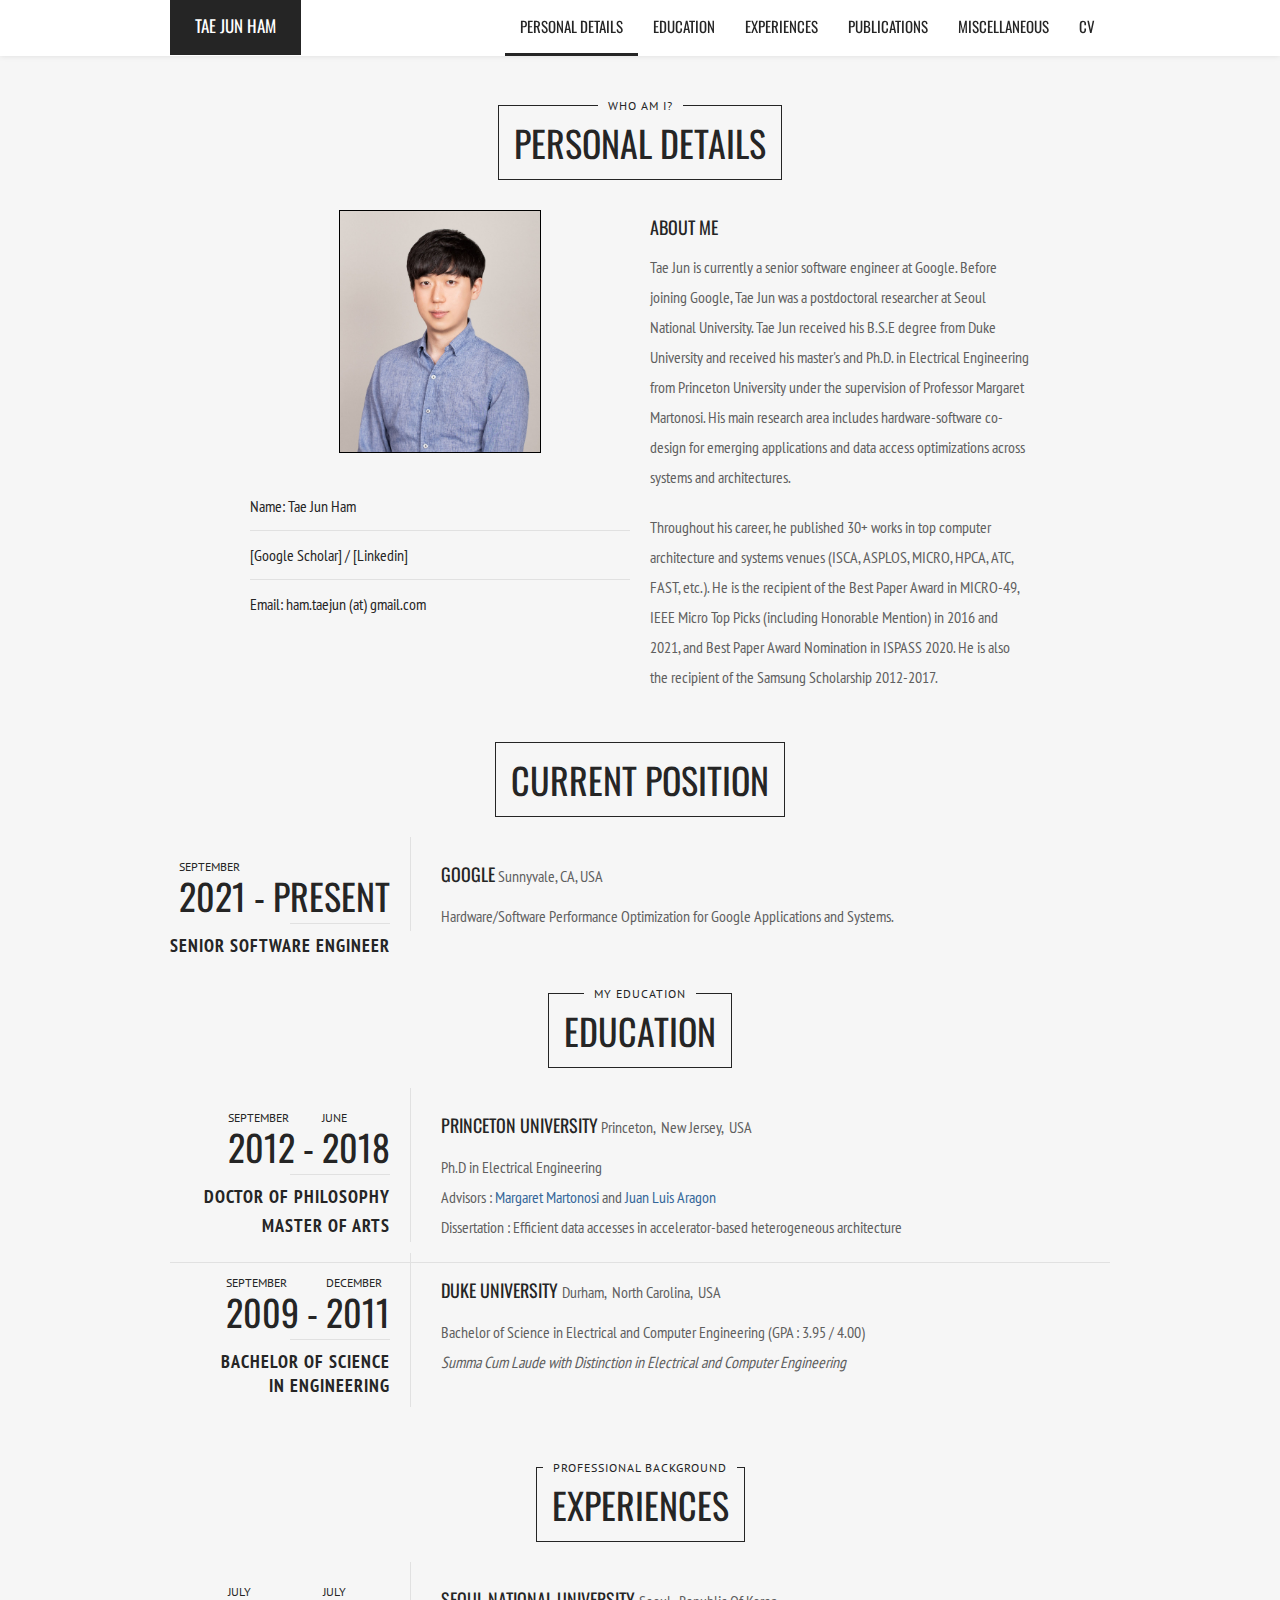
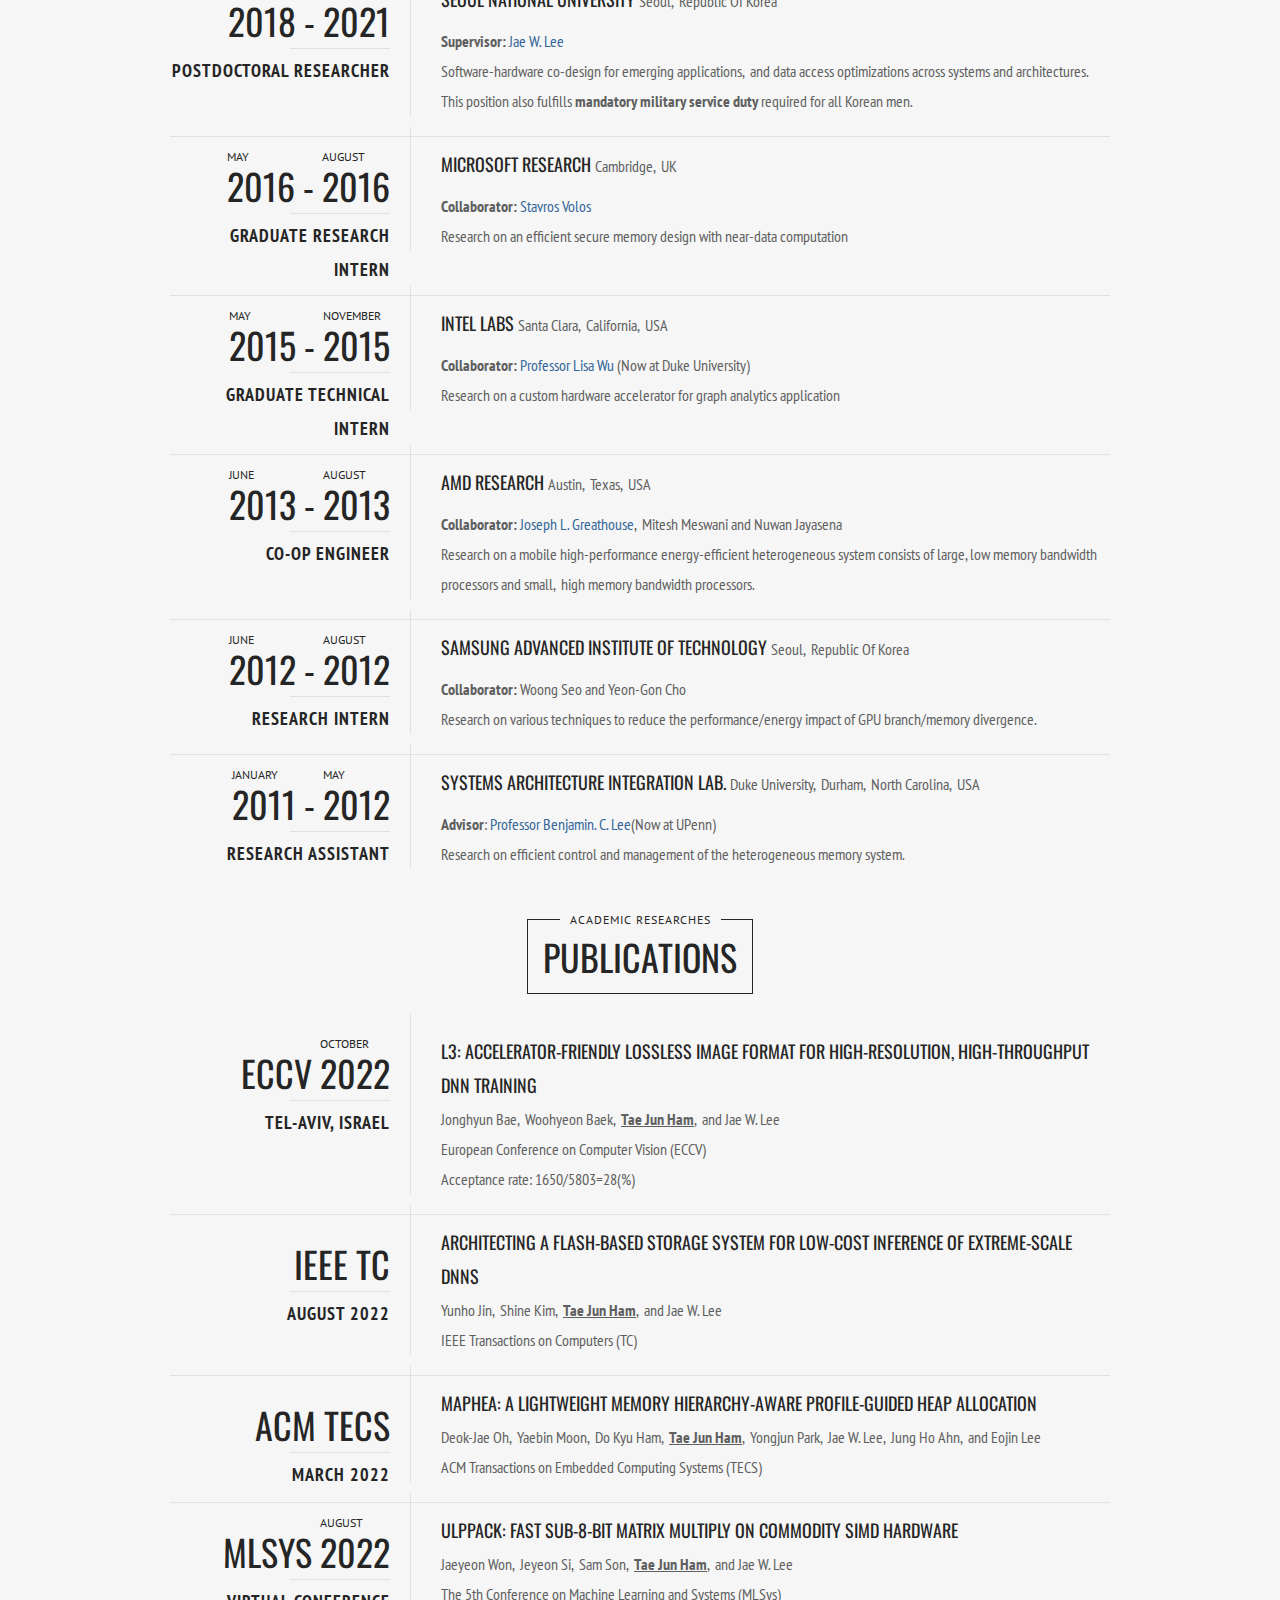
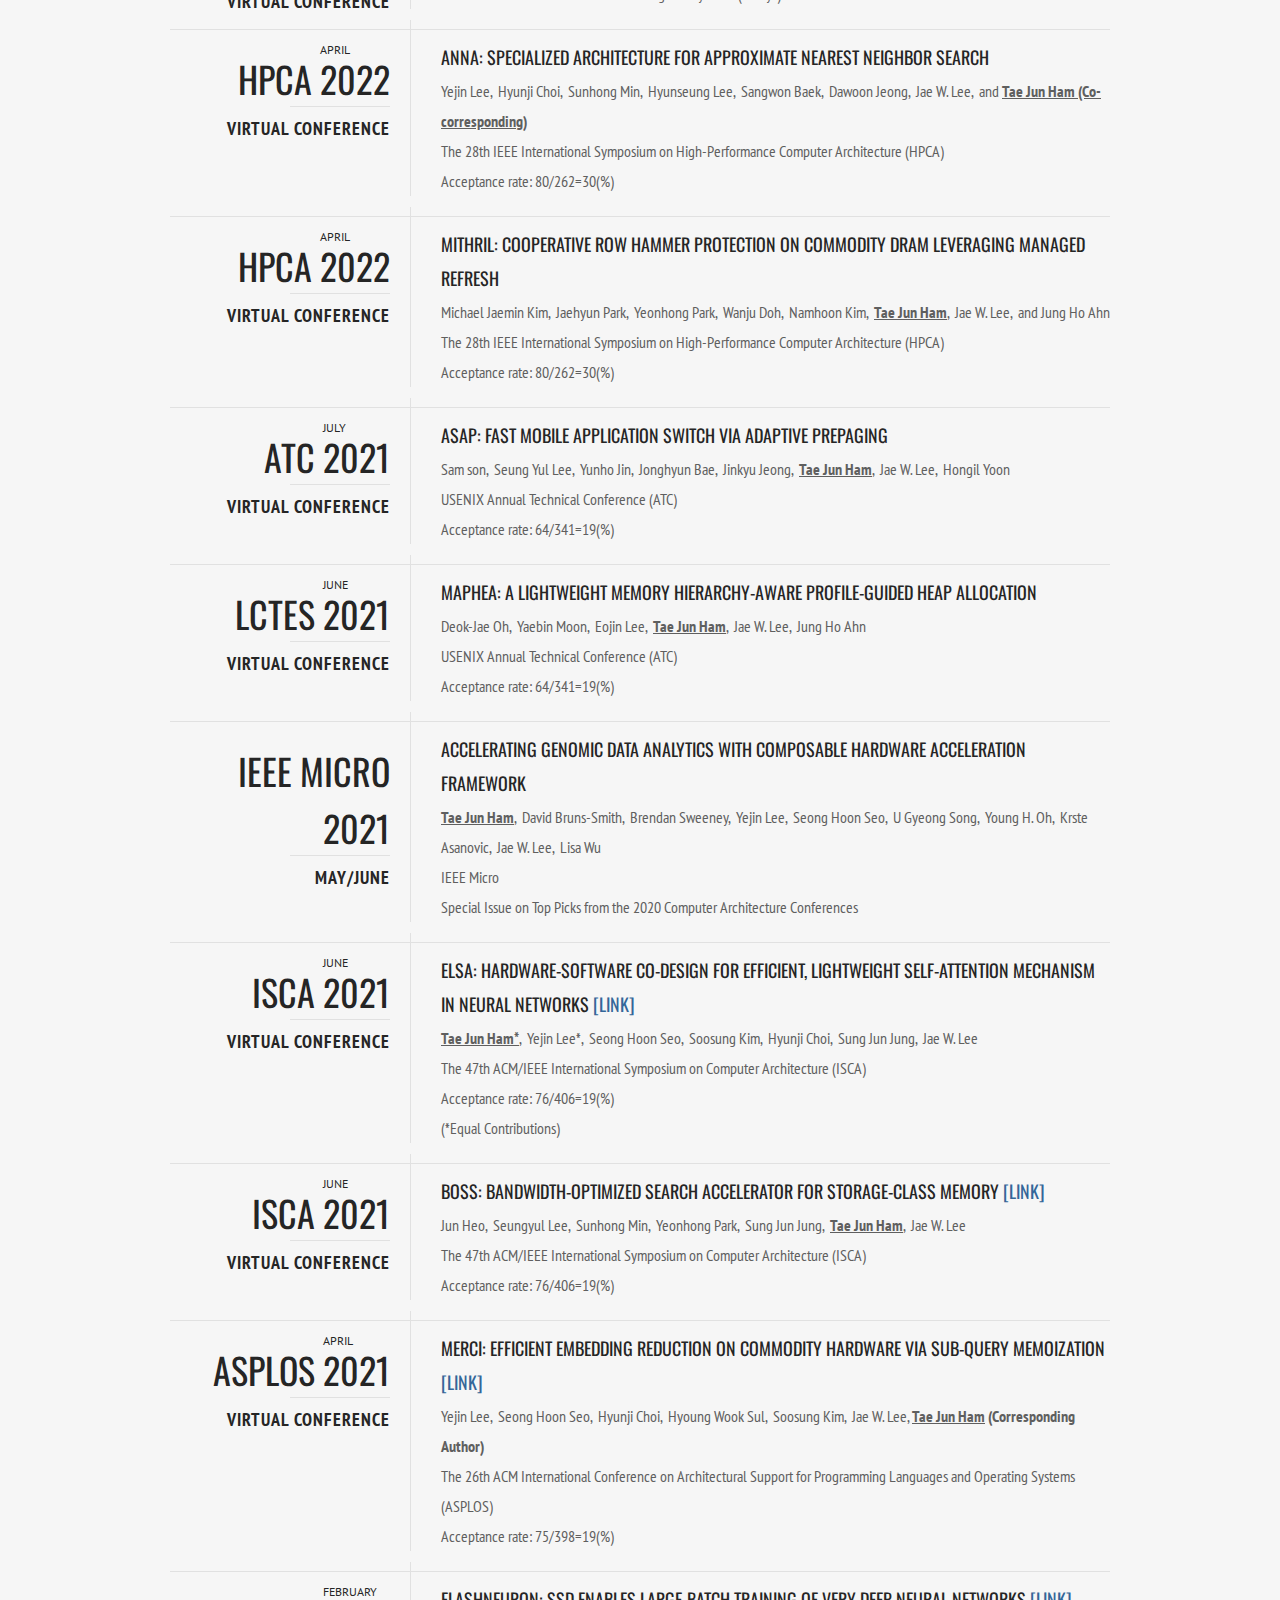
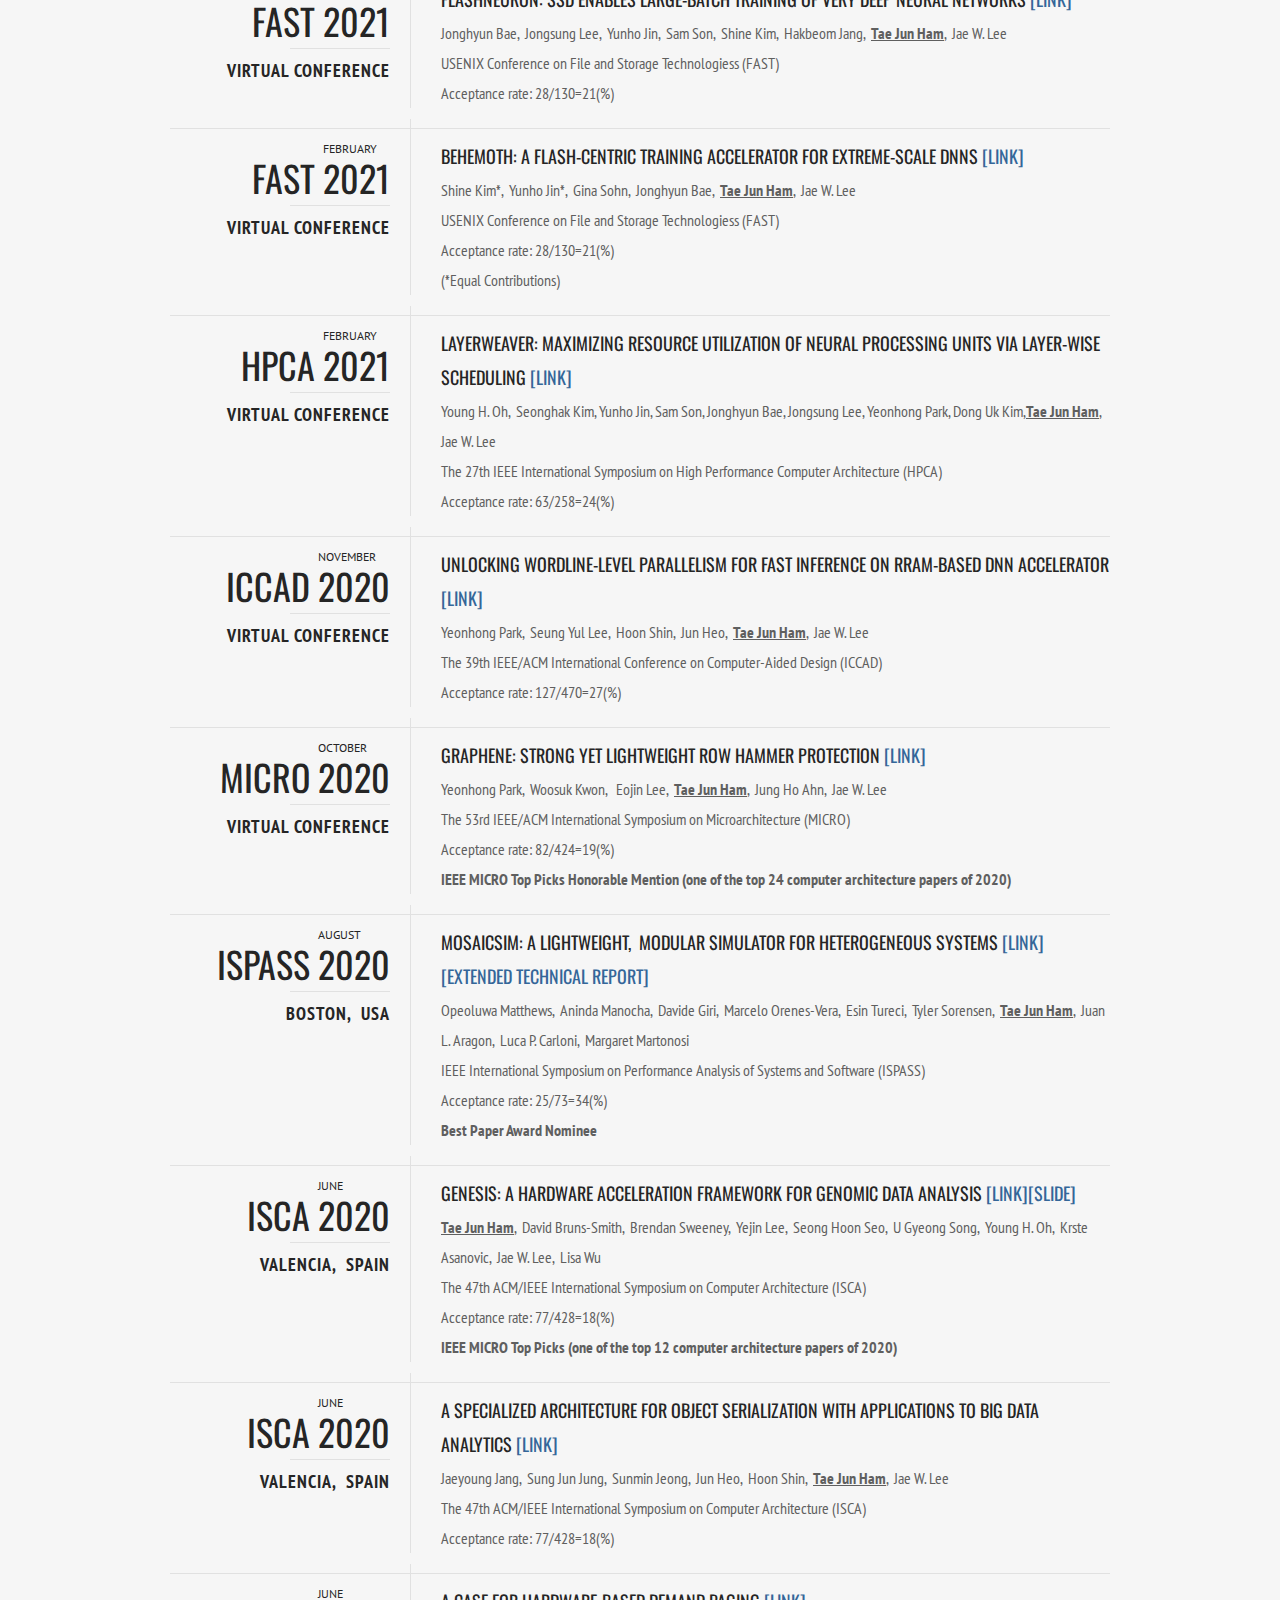
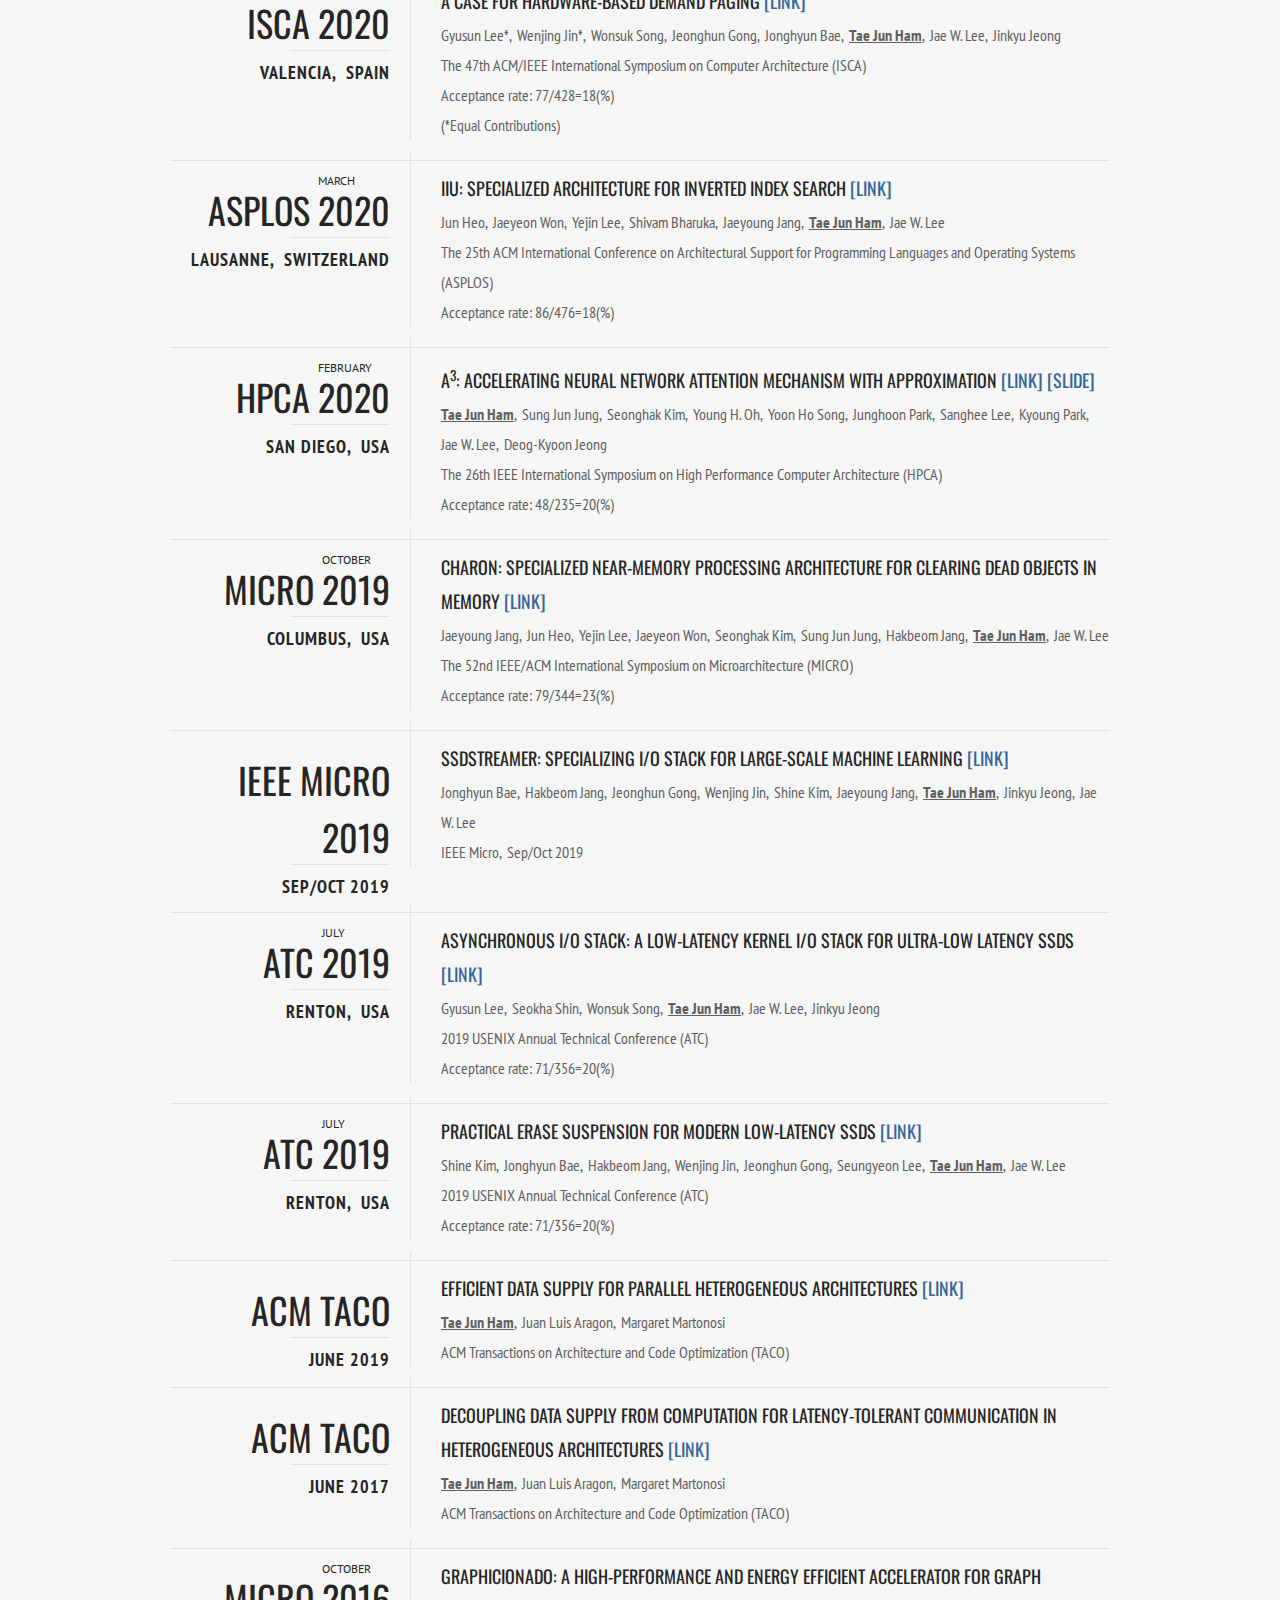
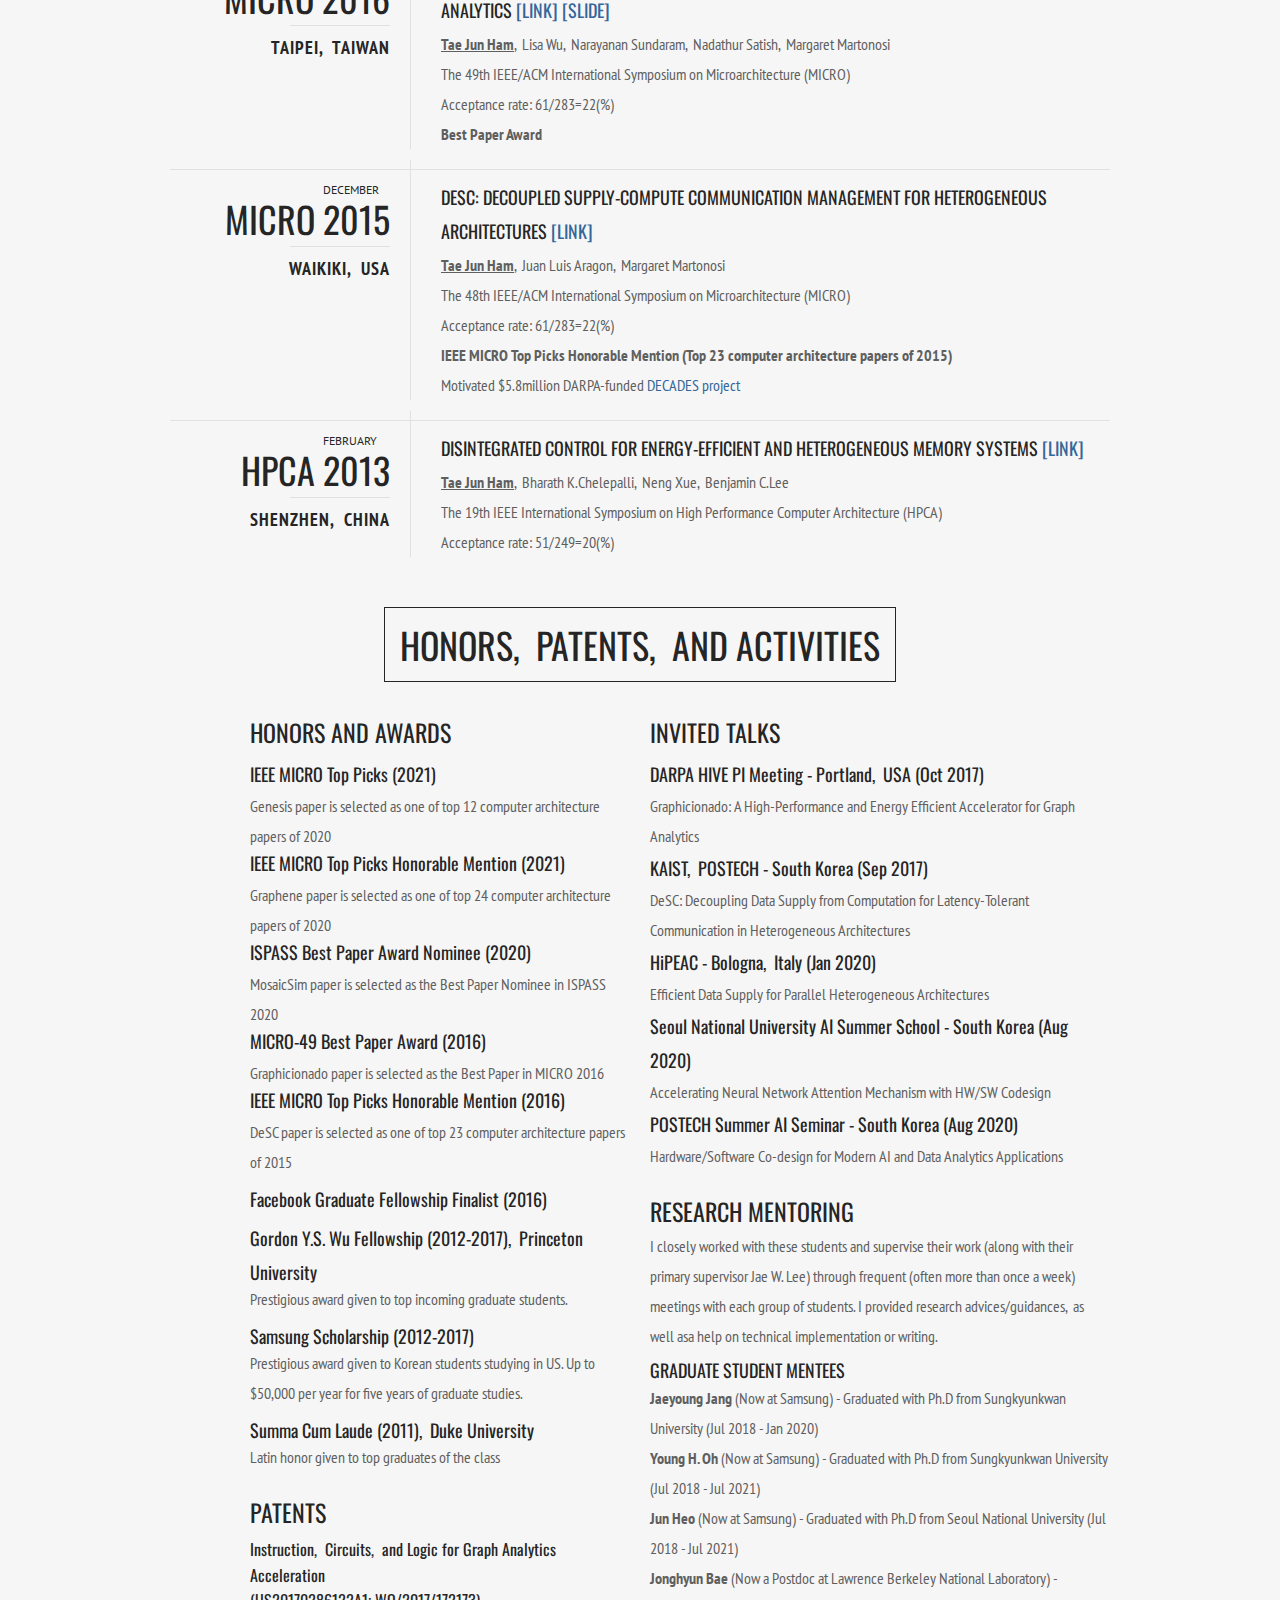
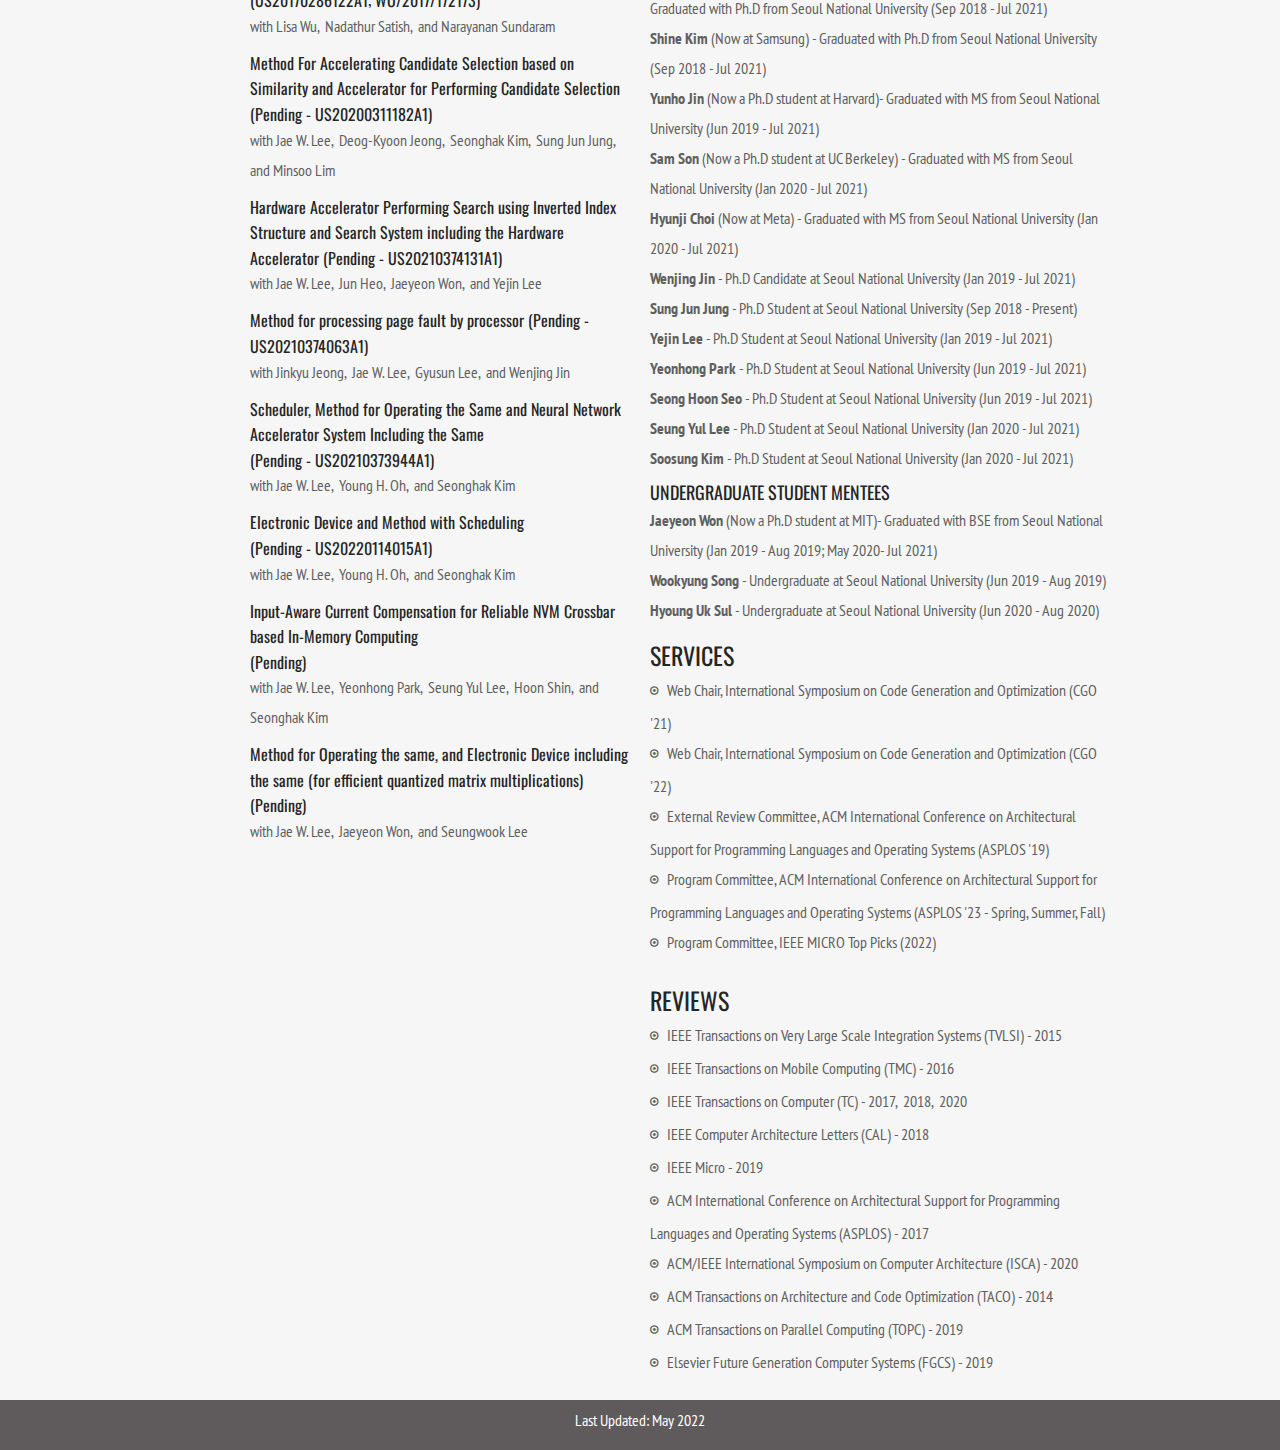
==== index.html @ 7e2a1522 "update" ====
<!DOCTYPE html>
<html class="no-js">
<head>
<!-- Global site tag (gtag.js) - Google Analytics -->
<script async src="https://www.googletagmanager.com/gtag/js?id=UA-56126803-1"></script>
<script>
  window.dataLayer = window.dataLayer || [];
  function gtag(){dataLayer.push(arguments);}
  gtag('js', new Date());
  gtag('config', 'UA-56126803-1');
</script>
<meta http-equiv="X-UA-Compatible" content="IE=edge,chrome=1,requiresActiveX=true">
<meta charset="utf-8">
<meta name="viewport" content="width=device-width,&nbsp; initial-scale=1,&nbsp; maximum-scale=1,&nbsp; user-scalable=0"/> 
<title> Tae Jun Ham :: Senior Software Engineer in Google </title>
<meta name="description" content="Tae Jun Ham -  Senior Software Engineer in Google">
<meta name="theme-color" content="#ffffff">
<!-- /// Template CSS ////////  -->
<link rel="stylesheet" href="_layout/css/base.css">
<link rel="stylesheet" href="_layout/css/grid.css">
<link rel="stylesheet" href="_layout/css/elements_minimal.css">
<link rel="stylesheet" href="_layout/css/layout.css">
<!-- /// Google Fonts ////////  -->
<link rel="stylesheet" href="//fonts.googleapis.com/css?family=PT+Sans:400,700">
<link rel="stylesheet" href="//fonts.googleapis.com/css?family=Oswald:400,700">
<link rel="stylesheet" href="//fonts.googleapis.com/css?family=PT+Sans+Narrow:400,700">
<!-- /// FontAwesome Icons 4.0.3 ////////  -->
<link rel="stylesheet" href="_layout/css/fontawesome/font-awesome2.min.css">
<!-- /// Custom Icon Font ////////  -->
<link rel="stylesheet" href="_layout/css/iconfontcustom/icon-font-custom2.css">
<!-- /// Cross-browser CSS3 animations ////////  -->
<link rel="stylesheet" href="_layout/css/animate/animate.min.css">
<!-- /// Modernizr ////////  -->
<script src="_layout/js/modernizr-2.6.2.min.js"></script>
<!-- /// JS Plugins CSS ////////  -->
<!-- <link rel="stylesheet" href="_layout/js/bxslider/jquery.bxslider.css">
<link rel="stylesheet" href="_layout/js/magnificpopup/magnific-popup.css"> -->
<!-- /// Skin CSS ////////  -->
<!-- <link rel="stylesheet" href="_layout/css/skins/default.css"> 
 -->
</head>
<body>
<!--     <div id="pageloader">
        <div class="loader-img">
            <img src="_layout/images/loader.gif" alt=""> 
        </div>
    </div> -->
    <div id="wrap">
        <div id="header">
        <!-- /// HEADER  //////////////////////////////////////////////////////////////////////////////////////////////////////////// -->                   
            <!--            
            <div class="parallax full-screen" style="background-image:url(_content/backgrounds/1920x1280.jpg);">
                <div class="parallax-content full-screen">
                    <div class="parallax-overlay" style="background-image:url(_content/backgrounds/pattern.png);"></div>
                    <div class="parallax-content-inner">
                        <div class="row">
                            <div class="span12 text-center">
                                <div class="headline">
                                    <h1>Tae Jun Ham</h1>
                                    <p><span>Senior Graphic Designer</span></p>
                                </div>
                            </div>
                        </div>
                    </div>
                    <a href="#personal-profile">
                        <i class="ifc-down4"></i>
                    </a>
                </div><     
           </div>
           --> 
            <div id="nav">
                <div class="row">
                    <div class="span3">
                        <!-- // Logo // -->
                        <a href="index.html" id="logo">
                            Tae Jun Ham
                        </a>
                    </div><!-- end .span3 -->
                    <div class="span9">
                        <a href="#" id="mobile-menu-trigger">
                            <i class="fa fa-bars"></i>
                        </a>
                        <!-- // Menu // -->
                        <ul class="sf-menu" id="menu">
                            <li>
                                <a href="#tag1">Personal Details</a>
                            </li>
                            <!--<li> 
                                <a href="#tag21">Current Position</a> 
                            </li>-->
                            <li> 
                                <a href="#tag2">Education</a> 
                            </li>
                            <li>
                                <a href="#tag4">Experiences</a>
                            </li>
                            <li>
                                <a href="#tag3">Publications</a>
                            </li>
                            <!-- <li> 
                                <a href="#tag22">Research Mentoring</a> 
                            </li>-->
                            <li>
                                <a href="#tag5">Miscellaneous</a>
                            </li>
                            <li>
                                <a href="data/cv.pdf">CV</a>
                            </li>
                        </ul>
                    </div><!-- end .span9 -->
                </div><!-- end .row --> 
            </div><!-- end #nav -->
        <!-- //////////////////////////////////////////////////////////////////////////////////////////////////////////////////////// -->
        </div><!-- end #header -->
        <div id="content">
        <!-- /// CONTENT  /////////////////////////////////////////////////////////////////////////////////////////////////////////// -->                       
            <a class= "anchor" id="tag1"></a>         
            <div id="personal-profile">
                <div class="row">
                    <div class="span12 text-center">
                         <div class="headline">
                             <p><span>Who am I?</span></p>
                            <h1>Personal Details</h1>
                         </div><!-- end .headline -->
                    </div><!-- end .span12 -->
                </div><!-- end .row -->
                <div class="row">
                    <div class="span1">         
                     <!--<img class="responsive-img" src="_content/270x270.png" width=200 height=200 alt="">-->
                        <img src="[data-uri]" width="50" height="10" alt="" />
                    </div><!-- end .span3 -->
                    <div class="span5">
                        <ul class="personal-details">
                            <p style="text-align:center;"><img src="data/pic.jpg" alt="Tae Jun Ham" width="200" height="241" style="border: 1px solid black" /></p>
                            <li>Name: Tae Jun Ham</li>
                            <!-- <li>Date of birth: July 8,&nbsp; 1990</li>-->
                            <li><a href="https://scholar.google.com/citations?user=q4qNHBsAAAAJ&hl=en">[Google Scholar]</a> / <a href="https://www.linkedin.com/in/taejunham/">[Linkedin]</a> </li>
                            <!-- 
                            <li>Phone: (919)-794-1870 </li>-->
                            <li>
                                Email: 
                                <a href="mailto:ham.taejun@gmail.com">ham.taejun (at) gmail.com</a>
                            </li>
                        </ul>
                    </div><!-- end .span4 -->
                    <div class="span5">
                        <h3 class="text-uppercase">About Me</h3>
                        <p>Tae Jun is currently a senior software engineer at Google. Before joining Google, Tae Jun was a postdoctoral researcher at Seoul National University. Tae Jun received his B.S.E degree from Duke University and received his master's and Ph.D. in Electrical Engineering from Princeton University under the supervision of Professor Margaret Martonosi. His main research area includes hardware-software co-design for emerging applications and data access optimizations across systems and architectures. </p>
                        <p>
                        Throughout his career, he published 30+ works in top computer architecture and systems venues (ISCA, ASPLOS, MICRO, HPCA, ATC, FAST, etc.). He is the recipient of the Best Paper Award in MICRO-49, IEEE Micro Top Picks (including Honorable Mention) in 2016 and 2021, and Best Paper Award Nomination in ISPASS 2020. He is also the recipient of the Samsung Scholarship 2012-2017.
                        </p> 
                    </div><!-- end .span5 -->
                    <!-- end .span3 -->
                </div><!-- end .row -->
            </div><!-- end #personal-profile -->
               <a class= "anchor" id="tag2"></a>  
               <div id="education">
                <div class="row">
                    <div class="span12 text-center">
                        <div class="headline">
                            <!--<p><span>Postdoctoral Researcher</span></p>-->
                            <h1>Current Position</h1>
                        </div><!-- end .headline -->
                    </div><!-- end .span12 -->
                </div><!-- end .row -->
                <div class="row cv-section">
                    <div class="span3">
                        <div class="cv-section-title">
                            <h1>
                                <span>
                                    2021
                                    <small>September</small>
                                </span>
                                -
                                <span>
                                    Present
                                    <small></small>
                                </span>
                            </h1>
                            <h3 style="margin-bottom:0px"> Senior Software Engineer</h3>
                        </div><!-- end .cv-section-title -->
                    </div><!-- end .span3 -->
                    <div class="span9">
                        <div class="cv-item">
                            <h3 class="text-uppercase">Google<span style="font-size:12pt; color: #5f5f5f; font-family: 'PT Sans Narrow',&nbsp; sans-serif; text-transform: capitalize"> Sunnyvale,&nbsp;CA,&nbsp;USA</span></h3>
                            Hardware/Software Performance Optimization for Google Applications and Systems. <br>
                            </p>
                        </div><!-- end .cv-item -->
                    </div><!-- end .span9 -->
                </div><!-- end .cv-section -->
            </div><!-- end #education -->
             <a class= "anchor" id="tag2"></a>  
               <div id="education">
                <div class="row">
                    <div class="span12 text-center">
                        <div class="headline">
                            <p><span>My Education</span></p>
                            <h1>Education</h1>
                        </div><!-- end .headline -->
                    </div><!-- end .span12 -->
                </div><!-- end .row -->
                <div class="row cv-section">
                    <div class="span3">
                        <div class="cv-section-title">
                            <h1>
                                <span>
                                    2012
                                    <small>September</small>
                                </span>
                                -
                                <span>
                                    2018
                                    <small> June </small>
                                </span>
                            </h1>
                            <h3 style="margin-bottom:0px"> Doctor of Philosophy</h3>
                            <h3 style="margin-top:-5px">Master of Arts</h3> 
                        </div><!-- end .cv-section-title -->
                    </div><!-- end .span3 -->
                    <div class="span9">
                        <div class="cv-item">
                            <h3 class="text-uppercase">Princeton University<span style="font-size:12pt; color: #5f5f5f; font-family: 'PT Sans Narrow',&nbsp; sans-serif; text-transform: capitalize"> Princeton,&nbsp; New Jersey,&nbsp; USA</span></h3>
                            <p> Ph.D in Electrical Engineering <br>
                            Advisors : <a href="http://www.princeton.edu/~mrm/">Margaret Martonosi</a> and <a href="http://ditec.um.es/~jlaragon/">Juan Luis Aragon</a> <br>
                            Dissertation : Efficient data accesses in accelerator-based heterogeneous architecture
                            </p>
                        </div><!-- end .cv-item -->
                    </div><!-- end .span9 -->
                </div><!-- end .cv-section -->
                <div class="row cv-section">
                    <div class="span3">
                        <!-- <div style="height:120px">-->
                        <div class="cv-section-title">
                            <h1>
                                <span>
                                    2009
                                    <small>September</small>
                                </span>
                                -
                                <span>
                                    2011
                                    <small>December</small>
                                </span>
                            </h1>
                            <h3 style="margin-bottom:0px"> Bachelor of Science</h3>
                            <h3 style="margin-top:-10px">in Engineering</h3> 
                        </div><!-- end .cv-section-title -->
                        <!-- </div>-->
                    </div><!-- end .span3 -->
                    <div class="span9">
                        <div class="cv-item">
                            <h3 class="text-uppercase">Duke University <span style="font-size:12pt; color: #5f5f5f; font-family: 'PT Sans Narrow',&nbsp; sans-serif; text-transform: capitalize"> Durham,&nbsp; North Carolina,&nbsp; USA</span></h3>
                            <p>Bachelor of Science in Electrical and Computer Engineering (GPA : 3.95 / 4.00)
                            <br> <span style="font-style:italic">Summa Cum Laude with Distinction in Electrical and Computer Engineering</span>
                            <br>
                            <br>
                            </p>
                        </div><!-- end .cv-item -->
                    </div><!-- end .span9 -->
                </div><!-- end .cv-section -->
            </div><!-- end #education -->
            <a class= "anchor" id="tag4"></a>
            <div id="work-experience">  
                <div class="row">
                    <div class="span12 text-center">
                        <div class="headline">
                            <p><span>Professional Background</span></p>
                            <h1>Experiences</h1>
                        </div><!-- end .headline -->
                    </div><!-- end .span12 -->
                </div><!-- end .row -->
                <div class="row cv-section">
                    <div class="span3"> 
                        <div class="cv-section-title">
                            <h1>
                                <span>
                                    2018
                                    <small>July</small>
                                </span>
                                -
                                <span>2021
                                    <small>July</small>
                                </span>
                            </h1>
                            <h3>Postdoctoral Researcher</h3>
                        </div><!-- end .cv-section-title -->
                    </div><!-- end .span3 -->
                    <div class="span9">
                        <!--<div style="height:120px">  -->
                        <div class="cv-item">
                            <h3 class="text-uppercase">Seoul National University <span style="font-size:12pt; color: #5f5f5f; font-family: 'PT Sans Narrow',&nbsp; sans-serif; text-transform: capitalize"> Seoul,&nbsp; Republic of Korea</span></h3>
                            <p>
                                <span style="font-weight:700">Supervisor:</span> <a href="https://iamjaelee.github.io/www/">Jae W. Lee</a><br>
                                Software-hardware co-design for emerging applications,&nbsp; and data access optimizations across systems and architectures. <br>
                                This position also fulfills <span style="font-weight:700">mandatory military service duty</span> required for all Korean men.
                            </p>
                        </div><!-- end .cv-item -->
                        <!--</div>-->
                    </div><!-- end .span9 -->
                </div><!-- end .cv-section -->
                <div class="row cv-section">
                    <div class="span3"> 
                        <div class="cv-section-title">
                            <h1>
                                <span>
                                    2016
                                    <small>May</small>
                                </span>
                                -
                                <span>2016
                                    <small>August</small>
                                </span>
                            </h1>
                            <h3>Graduate Research Intern</h3>
                        </div><!-- end .cv-section-title -->
                    </div><!-- end .span3 -->
                    <div class="span9">
                        <!--<div style="height:120px">  -->
                        <div class="cv-item">
                            <h3 class="text-uppercase">Microsoft Research <span style="font-size:12pt; color: #5f5f5f; font-family: 'PT Sans Narrow',&nbsp; sans-serif; text-transform: capitalize"> Cambridge,&nbsp; UK</span></h3>
                            <p>
                                <span style="font-weight:700">Collaborator:</span> <a href="https://www.microsoft.com/en-us/research/people/svolos/">Stavros Volos</a><br>
                                Research on an efficient secure memory design with near-data computation
                            </p>
                        </div><!-- end .cv-item -->
                        <!--</div>-->
                    </div><!-- end .span9 -->
                </div><!-- end .cv-section -->
                <div class="row cv-section">
                    <div class="span3"> 
                        <div class="cv-section-title">
                            <h1>
                                <span>
                                    2015
                                    <small>May</small>
                                </span>
                                -
                                <span>2015
                                    <small>November</small>
                                </span>
                            </h1>
                            <h3>Graduate Technical Intern</h3>
                        </div><!-- end .cv-section-title -->
                    </div><!-- end .span3 -->
                    <div class="span9">
                        <!--<div style="height:120px">  -->
                        <div class="cv-item">
                            <h3 class="text-uppercase">Intel Labs <span style="font-size:12pt; color: #5f5f5f; font-family: 'PT Sans Narrow',&nbsp; sans-serif; text-transform: capitalize"> Santa Clara,&nbsp; California,&nbsp; USA</span></h3>
                            <p>
                                <span style="font-weight:700">Collaborator:</span> <a href="https://www.lisawuwills.com">Professor Lisa Wu</a> (Now at Duke University) <br>
                                Research on a custom hardware accelerator for graph analytics application<br>
                            </p>
                        </div><!-- end .cv-item -->
                        <!--</div>-->
                    </div><!-- end .span9 -->
                </div><!-- end .cv-section -->
                <div class="row cv-section">
                    <div class="span3"> 
                        <div class="cv-section-title">
                            <h1>
                                <span>
                                    2013
                                    <small>June</small>
                                </span>
                                -
                                <span>2013
                                    <small>August</small>
                                </span>
                            </h1>
                            <h3>Co-op Engineer</h3>
                        </div><!-- end .cv-section-title -->
                    </div><!-- end .span3 -->
                    <div class="span9">
                        <!--<div style="height:120px">  -->
                        <div class="cv-item">
                            <h3 class="text-uppercase">AMD Research <span style="font-size:12pt; color: #5f5f5f; font-family: 'PT Sans Narrow',&nbsp; sans-serif; text-transform: capitalize"> Austin,&nbsp; Texas,&nbsp; USA</span></h3>
                            <p>
                                <span style="font-weight:700">Collaborator:</span> <a href="https://www.computermachines.org/joe/index.html">Joseph L. Greathouse</a>,&nbsp; Mitesh Meswani and Nuwan Jayasena<br>
                                Research on a mobile high-performance energy-efficient heterogeneous system consists of large,
                                low memory bandwidth processors and small,&nbsp; high memory bandwidth processors. <br>
                            </p>
                        </div><!-- end .cv-item -->
                        <!--</div>-->
                    </div><!-- end .span9 -->
                </div><!-- end .cv-section -->
                <div class="row cv-section">
                    <div class="span3">
                        <!--<div style="height:115px">  -->
                        <div class="cv-section-title">
                            <h1>
                                <span>
                                    2012
                                    <small>June</small>
                                </span>
                                -
                                <span>
                                    2012
                                    <small>August</small>
                                </span>
                            </h1>
                            <h3>Research Intern</h3>
                        </div><!-- end .cv-section-title -->
                        <!-- </div>-->
                    </div><!-- end .span3 -->
                    <div class="span9">
                        <!--<div style="height:115px">  -->
                        <div class="cv-item">
                            <h3 class="text-uppercase">Samsung Advanced Institute of Technology <span style="font-size:12pt; color: #5f5f5f; font-family: 'PT Sans Narrow',&nbsp; sans-serif; text-transform: capitalize"> Seoul,&nbsp; Republic of Korea</span></h3>
                            <p>
                                <span style="font-weight:700">Collaborator:</span> Woong Seo and Yeon-Gon Cho<br>
                                Research on various techniques to reduce the performance/energy impact of GPU branch/memory divergence. <br>
                            </p>
                        </div><!-- end .cv-item -->
                        <!--</div>>-->
                    </div><!-- end .span9 -->
                </div>
                <div class="row cv-section">
                    <div class="span3">
                        <!-- <div style="height:115px"> -->
                        <div class="cv-section-title">
                            <h1>
                                <span>
                                    2011
                                    <small>January</small>
                                </span>
                                -
                                <span>
                                    2012
                                    <small>May</small>
                                </span>
                            </h1>
                            <h3>Research Assistant</h3>
                        </div><!-- end .cv-section-title -->
                        <!--</div>-->
                    </div><!-- end .span3 -->
                    <div class="span9">
                       <!-- <div style="height:115px">  -->
                        <div class="cv-item">
                            <h3 class="text-uppercase">Systems Architecture Integration Lab. <span style="font-size:12pt; color: #5f5f5f; font-family: 'PT Sans Narrow',&nbsp; sans-serif; text-transform: capitalize"> Duke University,&nbsp; Durham,&nbsp; North Carolina,&nbsp; USA</span></h3>
                            <p>
                                <span style="font-weight:700">Advisor</span>: <a href="https://www.seas.upenn.edu/~leebcc/">Professor Benjamin. C. Lee</a>(Now at UPenn)<br>
                                Research on efficient control and management of the heterogeneous memory system.   <br>
                            </p>
                        </div><!-- end .cv-item -->
                    <!--</div>-->
                </div><!-- end .span9 -->
                </div><!-- end .cv-section -->
            </div>
            <a class= "anchor" id="tag3"></a>
            <div id="publications"> 
                <div class="row">
                    <div class="span12 text-center">
                        <div class="headline">
                            <p><span>Academic Researches</span></p>
                            <h1>Publications</h1>
                        </div><!-- end .headline -->
                    </div><!-- end .span12 -->
                </div><!-- end .row -->
                <div class="row cv-section">
                    <div class="span3">
                        <div class="cv-section-title">
                            <h1>
                               <span>
                                    ECCV
                                </span>
                                <span>
                                    2022
                                    <small>October</small>
                                </span>
                            </h1>
                            <h3>Tel-aviv, Israel</h3> 
                        </div><!-- end .cv-section-title -->
                    </div><!-- end .span3 -->
                    <div class="span9">
                        <div class="cv-item">
                            <h3 class="text-uppercase" style="margin-bottom:2px">
                            L3: Accelerator-Friendly Lossless Image Format for High-Resolution, High-Throughput DNN Training</h3>
                            <p>
                                Jonghyun Bae,&nbsp; Woohyeon Baek,&nbsp; <span style="font-weight:700"><u>Tae Jun Ham</u></span>,&nbsp; and Jae W. Lee <br>
                                European Conference on Computer Vision (ECCV) <br>
                                Acceptance rate: 1650/5803=28(%) <br>
                            </p>
                        </div><!-- end .cv-item -->
                    </div><!-- end .span9 -->
                </div><!-- end .cv-section -->
                <div class="row cv-section">
                    <div class="span3">
                        <div class="cv-section-title">
                            <h1>
                               <span>
                                    IEEE
                                </span>
                                <span>
                                    TC
                                    <small></small>
                                </span>
                            </h1>
                            <h3>August 2022</h3> 
                        </div><!-- end .cv-section-title -->
                    </div><!-- end .span3 -->
                    <div class="span9">
                        <div class="cv-item"> 
                            <h3 class="text-uppercase" style="margin-bottom:2px">
                            Architecting a Flash-based Storage System for Low-cost Inference of Extreme-scale DNNs</h3>
                            <p>
                                Yunho Jin,&nbsp; Shine Kim,&nbsp; <span style="font-weight:700"><u>Tae Jun Ham</u></span>,&nbsp; and Jae W. Lee <br>
                                IEEE Transactions on Computers (TC) <br>
                            </p>
                        </div><!-- end .cv-item -->
                    </div><!-- end .span9 -->
                </div><!-- end .cv-section -->
                 <div class="row cv-section">
                    <div class="span3">
                        <div class="cv-section-title">
                            <h1>
                               <span>
                                    ACM
                                </span>
                                <span>
                                    TECS
                                    <small></small>
                                </span>
                            </h1>
                            <h3>March 2022</h3> 
                        </div><!-- end .cv-section-title -->
                    </div><!-- end .span3 -->
                    <div class="span9">
                        <div class="cv-item"> 
                            <h3 class="text-uppercase" style="margin-bottom:2px">
                            MaPHeA: A Lightweight Memory Hierarchy-aware Profile-guided Heap Allocation</h3>
                            <p>
                                Deok-Jae Oh,&nbsp; Yaebin Moon,&nbsp; Do Kyu Ham,&nbsp; <span style="font-weight:700"><u>Tae Jun Ham</u></span>,&nbsp; Yongjun Park,&nbsp; Jae W. Lee,&nbsp; Jung Ho Ahn,&nbsp; and Eojin Lee <br>
                                ACM Transactions on Embedded Computing Systems (TECS) <br>
                            </p>
                        </div><!-- end .cv-item -->
                    </div><!-- end .span9 -->
                </div><!-- end .cv-section -->
                <div class="row cv-section">
                    <div class="span3">
                        <div class="cv-section-title">
                            <h1>
                               <span>
                                    MLSys
                                </span>
                                <span>
                                    2022
                                    <small>August</small>
                                </span>
                            </h1>
                            <h3>Virtual Conference</h3> 
                        </div><!-- end .cv-section-title -->
                    </div><!-- end .span3 -->
                    <div class="span9">
                        <div class="cv-item"> 
                            <h3 class="text-uppercase" style="margin-bottom:2px">
                            ULPPACK: Fast Sub-8-bit Matrix Multiply on Commodity SIMD Hardware</h3>
                            <p>
                                Jaeyeon Won,&nbsp; Jeyeon Si,&nbsp; Sam Son,&nbsp; <span style="font-weight:700"><u>Tae Jun Ham</u></span>,&nbsp; and Jae W. Lee <br>
                                The 5th Conference on Machine Learning and Systems (MLSys) <br>
                            </p>
                        </div><!-- end .cv-item -->
                    </div><!-- end .span9 -->
                </div><!-- end .cv-section -->
                <div class="row cv-section">
                    <div class="span3">
                        <div class="cv-section-title">
                            <h1>
                               <span>
                                    HPCA
                                </span>
                                <span>
                                    2022
                                    <small>April</small>
                                </span>
                            </h1>
                            <h3>Virtual Conference</h3> 
                        </div><!-- end .cv-section-title -->
                    </div><!-- end .span3 -->
                    <div class="span9">
                        <div class="cv-item">
                            <h3 class="text-uppercase" style="margin-bottom:2px">
                            ANNA: Specialized Architecture for Approximate Nearest Neighbor Search</h3>
                            <p>
                                Yejin Lee,&nbsp; Hyunji Choi,&nbsp; Sunhong Min,&nbsp; Hyunseung Lee,&nbsp; Sangwon Baek,&nbsp; Dawoon Jeong,&nbsp; Jae W. Lee,&nbsp; and <span style="font-weight:700"><u>Tae Jun Ham (Co-corresponding)</u></span> <br>
                                The 28th IEEE International Symposium on High-Performance Computer Architecture (HPCA) <br>
                                Acceptance rate: 80/262=30(%) <br>
                            </p>
                        </div><!-- end .cv-item -->
                    </div><!-- end .span9 -->
                </div><!-- end .cv-section -->
                <div class="row cv-section">
                    <div class="span3">
                        <div class="cv-section-title">
                            <h1>
                               <span>
                                    HPCA
                                </span>
                                <span>
                                    2022
                                    <small>April</small>
                                </span>
                            </h1>
                            <h3>Virtual Conference</h3> 
                        </div><!-- end .cv-section-title -->
                    </div><!-- end .span3 -->
                    <div class="span9">
                        <div class="cv-item">
                            <h3 class="text-uppercase" style="margin-bottom:2px">
                            Mithril: Cooperative Row Hammer Protection on Commodity DRAM Leveraging Managed Refresh</h3>
                            <p>
                                Michael Jaemin Kim,&nbsp; Jaehyun Park,&nbsp; Yeonhong Park,&nbsp; Wanju Doh,&nbsp; Namhoon Kim,&nbsp; <span style="font-weight:700"><u>Tae Jun Ham</u></span>,&nbsp; Jae W. Lee,&nbsp; and Jung Ho Ahn<br>
                                The 28th IEEE International Symposium on High-Performance Computer Architecture (HPCA) <br>
                                Acceptance rate: 80/262=30(%) <br>
                            </p>
                        </div><!-- end .cv-item -->
                    </div><!-- end .span9 -->
                </div><!-- end .cv-section -->
                <div class="row cv-section">
                    <div class="span3">
                        <div class="cv-section-title">
                            <h1>
                               <span>
                                    ATC
                                </span>
                                <span>
                                    2021
                                    <small>July</small>
                                </span>
                            </h1>
                            <h3>Virtual Conference</h3> 
                        </div><!-- end .cv-section-title -->
                    </div><!-- end .span3 -->
                    <div class="span9">
                        <div class="cv-item">
                            <h3 class="text-uppercase" style="margin-bottom:2px">
                            ASAP: Fast Mobile Application Switch via Adaptive Prepaging</h3>
                            <p>
                                Sam son,&nbsp; Seung Yul Lee,&nbsp; Yunho Jin,&nbsp; Jonghyun Bae,&nbsp; Jinkyu Jeong,&nbsp; <span style="font-weight:700"><u>Tae Jun Ham</u></span>,&nbsp; Jae W. Lee,&nbsp; Hongil Yoon<br>
                                USENIX Annual Technical Conference (ATC) <br>
                                Acceptance rate: 64/341=19(%) <br>
                            </p>
                        </div><!-- end .cv-item -->
                    </div><!-- end .span9 -->
                </div><!-- end .cv-section -->
                <div class="row cv-section">
                    <div class="span3">
                        <div class="cv-section-title">
                            <h1>
                               <span>
                                    LCTES
                                </span>
                                <span>
                                    2021
                                    <small>June</small>
                                </span>
                            </h1>
                            <h3>Virtual Conference</h3> 
                        </div><!-- end .cv-section-title -->
                    </div><!-- end .span3 -->
                    <div class="span9">
                        <div class="cv-item">
                            <h3 class="text-uppercase" style="margin-bottom:2px">
                            MaPHeA: A Lightweight Memory Hierarchy-aware Profile-guided Heap Allocation</h3>
                            <p>
                                Deok-Jae Oh,&nbsp; Yaebin Moon,&nbsp; Eojin Lee,&nbsp; <span style="font-weight:700"><u>Tae Jun Ham</u></span>,&nbsp; Jae W. Lee,&nbsp; Jung Ho Ahn<br>
                                USENIX Annual Technical Conference (ATC) <br>
                                Acceptance rate: 64/341=19(%) <br>
                            </p>
                        </div><!-- end .cv-item -->
                    </div><!-- end .span9 -->
                </div><!-- end .cv-section -->
                <div class="row cv-section">
                    <div class="span3">
                        <div class="cv-section-title">
                            <h1>
                               <span>
                                    IEEE MICRO 
                                </span>
                                <span>
                                    2021
                                </span>
                            </h1>
                            <h3>May/June</h3> 
                        </div><!-- end .cv-section-title -->
                    </div><!-- end .span3 -->
                    <div class="span9">
                        <div class="cv-item">
                            <h3 class="text-uppercase" style="margin-bottom:2px">
                            Accelerating Genomic Data Analytics with Composable Hardware Acceleration Framework</h3>
                            <p>
                                <span style="font-weight:700"><u>Tae Jun Ham</u></span>,&nbsp; David Bruns-Smith,&nbsp; Brendan Sweeney,&nbsp; Yejin Lee,&nbsp; Seong Hoon Seo,&nbsp; U Gyeong Song,&nbsp; Young H. Oh,&nbsp; Krste Asanovic,&nbsp; Jae W. Lee,&nbsp; Lisa Wu<br>
                                IEEE Micro<br>
                                <i>Special Issue on Top Picks from the 2020 Computer Architecture Conferences</i> <br>
                            </p>
                        </div><!-- end .cv-item -->
                    </div><!-- end .span9 -->
                </div><!-- end .cv-section -->
                 <div class="row cv-section">
                    <div class="span3">
                        <div class="cv-section-title">
                            <h1>
                               <span>
                                    ISCA 
                                </span>
                                <span>
                                    2021
                                    <small>June</small>
                                </span>
                            </h1>
                            <h3>Virtual Conference</h3> 
                        </div><!-- end .cv-section-title -->
                    </div><!-- end .span3 -->
                    <div class="span9">
                        <div class="cv-item">
                            <h3 class="text-uppercase" style="margin-bottom:2px">
                            ELSA: Hardware-Software Co-design for Efficient, Lightweight Self-Attention Mechanism in Neural Networks <a href="data/elsa_isca21.pdf">[Link]</a></h3>
                            <p>
                                <span style="font-weight:700"><u>Tae Jun Ham*</u></span>,&nbsp; Yejin Lee*,&nbsp; Seong Hoon Seo,&nbsp; Soosung Kim,&nbsp; Hyunji Choi,&nbsp; Sung Jun Jung,&nbsp; Jae W. Lee<br>
                                The 47th ACM/IEEE International Symposium on Computer Architecture (ISCA)<br>
                                Acceptance rate: 76/406=19(%) <br>
                                (*Equal Contributions)<br>
                            </p>
                        </div><!-- end .cv-item -->
                    </div><!-- end .span9 -->
                </div><!-- end .cv-section -->
                <div class="row cv-section">
                    <div class="span3">
                        <div class="cv-section-title">
                            <h1>
                               <span>
                                    ISCA 
                                </span>
                                <span>
                                    2021
                                    <small>June</small>
                                </span>
                            </h1>
                            <h3>Virtual Conference</h3> 
                        </div><!-- end .cv-section-title -->
                    </div><!-- end .span3 -->
                    <div class="span9">
                        <div class="cv-item">
                            <h3 class="text-uppercase" style="margin-bottom:2px">
                            BOSS: Bandwidth-Optimized Search Accelerator for Storage-Class Memory <a href="data/boss_isca21.pdf">[Link]</a></h3>
                            <p>
                                Jun Heo,&nbsp; Seungyul Lee,&nbsp; Sunhong Min,&nbsp; Yeonhong Park,&nbsp; Sung Jun Jung,&nbsp; <span style="font-weight:700"><u>Tae Jun Ham</u></span>,&nbsp; Jae W. Lee<br>
                                The 47th ACM/IEEE International Symposium on Computer Architecture (ISCA)<br>
                                Acceptance rate: 76/406=19(%) <br>
                            </p>
                        </div><!-- end .cv-item -->
                    </div><!-- end .span9 -->
                </div><!-- end .cv-section -->
                <div class="row cv-section">
                    <div class="span3">
                        <div class="cv-section-title">
                            <h1>
                               <span>
                                    ASPLOS 
                                </span>
                                <span>
                                    2021
                                    <small>April</small>
                                </span>
                            </h1>
                            <h3>Virtual Conference</h3> 
                        </div><!-- end .cv-section-title -->
                    </div><!-- end .span3 -->
                    <div class="span9">
                        <div class="cv-item">
                            <h3 class="text-uppercase" style="margin-bottom:2px">
                            MERCI: Efficient Embedding Reduction on Commodity Hardware via Sub-Query Memoization <a href="data/merci_asplos21.pdf">[Link]</a> </h3>
                            <p>
                                Yejin Lee,&nbsp; Seong Hoon Seo,&nbsp; Hyunji Choi,&nbsp; Hyoung Wook Sul,&nbsp; Soosung Kim,&nbsp; Jae W. Lee, <span style="font-weight:700"><u>Tae Jun Ham</u> (Corresponding Author)</span><br>
                                The 26th ACM International Conference on Architectural Support for Programming Languages and Operating Systems (ASPLOS)<br>
                                Acceptance rate: 75/398=19(%) <br>
                            </p>
                        </div><!-- end .cv-item -->
                    </div><!-- end .span9 -->
                </div><!-- end .cv-section -->
                 <div class="row cv-section">
                    <div class="span3">
                        <div class="cv-section-title">
                            <h1>
                               <span>
                                    FAST 
                                </span>
                                <span>
                                    2021
                                    <small>February</small>
                                </span>
                            </h1>
                            <h3>Virtual Conference</h3> 
                        </div><!-- end .cv-section-title -->
                    </div><!-- end .span3 -->
                    <div class="span9">
                        <div class="cv-item">
                            <h3 class="text-uppercase" style="margin-bottom:2px">
                            FlashNeuron: SSD Enables Large-Batch Training of Very Deep Neural Networks <a href="data/flashneuron_fast21.pdf">[Link]</a></h3>
                            <p>
                                Jonghyun Bae,&nbsp; Jongsung Lee,&nbsp; Yunho Jin,&nbsp; Sam Son,&nbsp; Shine Kim,&nbsp; Hakbeom Jang,&nbsp; <span style="font-weight:700"><u>Tae Jun Ham</u></span>,&nbsp; Jae W. Lee<br>
                                USENIX Conference on File and Storage Technologiess (FAST)<br>
                                Acceptance rate: 28/130=21(%) <br>
                            </p>
                        </div><!-- end .cv-item -->
                    </div><!-- end .span9 -->
                </div><!-- end .cv-section -->
                <div class="row cv-section">
                    <div class="span3">
                        <div class="cv-section-title">
                            <h1>
                               <span>
                                    FAST 
                                </span>
                                <span>
                                    2021
                                    <small>February</small>
                                </span>
                            </h1>
                            <h3>Virtual Conference</h3> 
                        </div><!-- end .cv-section-title -->
                    </div><!-- end .span3 -->
                    <div class="span9">
                        <div class="cv-item">
                            <h3 class="text-uppercase" style="margin-bottom:2px">
                            Behemoth: A Flash-centric Training Accelerator for Extreme-scale DNNs <a href="data/behemoth_fast21.pdf">[Link]</a></h3>
                            <p>
                                Shine Kim*,&nbsp; Yunho  Jin*,&nbsp; Gina Sohn,&nbsp; Jonghyun Bae,&nbsp;  <span style="font-weight:700"><u>Tae Jun Ham</u></span>,&nbsp; Jae W. Lee<br>
                                USENIX Conference on File and Storage Technologiess (FAST)<br>
                                Acceptance rate: 28/130=21(%) <br>
                                (*Equal Contributions)<br>
                            </p>
                        </div><!-- end .cv-item -->
                    </div><!-- end .span9 -->
                </div><!-- end .cv-section -->
                <div class="row cv-section">
                    <div class="span3">
                        <div class="cv-section-title">
                            <h1>
                               <span>
                                    HPCA 
                                </span>
                                <span>
                                    2021
                                    <small>February</small>
                                </span>
                            </h1>
                            <h3>Virtual Conference</h3> 
                        </div><!-- end .cv-section-title -->
                    </div><!-- end .span3 -->
                    <div class="span9">
                        <div class="cv-item">
                            <h3 class="text-uppercase" style="margin-bottom:2px">
                            Layerweaver: Maximizing Resource Utilization of Neural Processing Units via Layer-Wise Scheduling <a href="data/layerweaver_hpca21.pdf">[Link]</a></h3>
                            <p>
                                Young H. Oh,&nbsp; Seonghak Kim,&nbsp;Yunho Jin,&nbsp;Sam Son,&nbsp;Jonghyun Bae,&nbsp;Jongsung Lee,&nbsp;Yeonhong Park,&nbsp;Dong Uk Kim,<span style="font-weight:700"><u>Tae Jun Ham</u></span>,&nbsp; Jae W. Lee<br>
                                The 27th IEEE International Symposium on High Performance Computer Architecture (HPCA)<br>
                                Acceptance rate: 63/258=24(%) <br>
                            </p>
                        </div><!-- end .cv-item -->
                    </div><!-- end .span9 -->
                </div><!-- end .cv-section -->
                <div class="row cv-section">
                    <div class="span3">
                        <div class="cv-section-title">
                            <h1>
                               <span>
                                    ICCAD 
                                </span>
                                <span>
                                    2020
                                    <small>November</small>
                                </span>
                            </h1>
                            <h3>Virtual Conference</h3> 
                        </div><!-- end .cv-section-title -->
                    </div><!-- end .span3 -->
                    <div class="span9">
                        <div class="cv-item">
                            <h3 class="text-uppercase" style="margin-bottom:2px">
                            Unlocking Wordline-level Parallelism for Fast Inference on RRAM-based DNN Accelerator <a href="data/rram_iccad20.pdf">[Link]</a></h3>
                            <p>
                                Yeonhong Park,&nbsp; Seung Yul Lee,&nbsp; Hoon Shin,&nbsp; Jun Heo,&nbsp; <span style="font-weight:700"><u>Tae Jun Ham</u></span>,&nbsp; Jae W. Lee<br>
                                The 39th IEEE/ACM International Conference on Computer-Aided Design (ICCAD)<br>
                                Acceptance rate: 127/470=27(%) <br>
                            </p>
                        </div><!-- end .cv-item -->
                    </div><!-- end .span9 -->
                </div><!-- end .cv-section -->
                <div class="row cv-section">
                    <div class="span3">
                        <div class="cv-section-title">
                            <h1>
                               <span>
                                    MICRO 
                                </span>
                                <span>
                                    2020
                                    <small>October</small>
                                </span>
                            </h1>
                            <h3>Virtual Conference</h3> 
                        </div><!-- end .cv-section-title -->
                    </div><!-- end .span3 -->
                    <div class="span9">
                        <div class="cv-item">
                            <h3 class="text-uppercase" style="margin-bottom:2px">
                            Graphene: Strong yet Lightweight Row Hammer Protection <a href="data/graphene_micro20.pdf">[Link]</a></h3>
                            <p>
                                Yeonhong Park,&nbsp; Woosuk Kwon, &nbsp; Eojin Lee,&nbsp; <span style="font-weight:700"><u>Tae Jun Ham</u></span>,&nbsp; Jung Ho Ahn,&nbsp; Jae W. Lee<br>
                                The 53rd IEEE/ACM International Symposium on Microarchitecture (MICRO)<br>
                                Acceptance rate: 82/424=19(%) <br>
                                <span style="font-weight:900"> IEEE MICRO Top Picks Honorable Mention (one of the top 24 computer architecture papers of 2020)</span>
                            </p>
                        </div><!-- end .cv-item -->
                    </div><!-- end .span9 -->
                </div><!-- end .cv-section -->
                <div class="row cv-section">
                    <div class="span3">
                        <div class="cv-section-title">
                            <h1>
                               <span>
                                    ISPASS 
                                </span>
                                <span>
                                    2020
                                    <small>August</small>
                                </span>
                            </h1>
                            <h3>Boston,&nbsp; USA</h3> 
                        </div><!-- end .cv-section-title -->
                    </div><!-- end .span3 -->
                    <div class="span9">
                        <div class="cv-item">
                            <h3 class="text-uppercase" style="margin-bottom:2px">
                            MosaicSim:  A Lightweight,&nbsp; Modular Simulator for Heterogeneous Systems <a href="data/mosaicsim_ispass2020.pdf">[Link]</a><a href="https://arxiv.org/abs/2004.07415">[Extended Technical Report]</a></h3>
                            <p>
                                Opeoluwa  Matthews,&nbsp; Aninda Manocha,&nbsp; Davide Giri,&nbsp; Marcelo Orenes-Vera,&nbsp; Esin Tureci,&nbsp; Tyler Sorensen,&nbsp; <span style="font-weight:700"><u>Tae Jun Ham</u></span>,&nbsp; Juan L. Aragon,&nbsp; Luca P. Carloni,&nbsp; Margaret Martonosi<br>
                                IEEE International Symposium on Performance Analysis of Systems and Software (ISPASS)<br>
                                Acceptance rate: 25/73=34(%) <br>
                                <span style="font-weight:900"> Best Paper Award Nominee</span>
                            </p>
                        </div><!-- end .cv-item -->
                    </div><!-- end .span9 -->
                </div><!-- end .cv-section -->
                <div class="row cv-section">
                    <div class="span3">
                        <div class="cv-section-title">
                            <h1>
                               <span>
                                    ISCA 
                                </span>
                                <span>
                                    2020
                                    <small>June</small>
                                </span>
                            </h1>
                            <h3>Valencia,&nbsp; Spain</h3> 
                        </div><!-- end .cv-section-title -->
                    </div><!-- end .span3 -->
                    <div class="span9">
                        <div class="cv-item">
                            <h3 class="text-uppercase" style="margin-bottom:2px">
                            Genesis: A Hardware Acceleration Framework for Genomic Data Analysis</a> <a href="data/genesis_isca2020.pdf">[Link]</a><a href="data/genesis_slides.pdf">[Slide]</a></h3>
                            <p>
                                <span style="font-weight:700"><u>Tae Jun Ham</u></span>,&nbsp; David Bruns-Smith,&nbsp; Brendan Sweeney,&nbsp; Yejin Lee,&nbsp; Seong Hoon Seo,&nbsp; U Gyeong Song,&nbsp; Young H. Oh,&nbsp; Krste Asanovic,&nbsp; Jae W. Lee,&nbsp; Lisa Wu<br>
                                The 47th ACM/IEEE International Symposium on Computer Architecture (ISCA)<br>
                                Acceptance rate: 77/428=18(%) <br>
                                <span style="font-weight:900"> IEEE MICRO Top Picks (one of the top 12 computer architecture papers of 2020)</span>
                            </p>
                        </div><!-- end .cv-item -->
                    </div><!-- end .span9 -->
                </div><!-- end .cv-section -->
                <div class="row cv-section">
                    <div class="span3">
                        <div class="cv-section-title">
                            <h1>
                               <span>
                                    ISCA 
                                </span>
                                <span>
                                    2020
                                    <small>June</small>
                                </span>
                            </h1>
                            <h3>Valencia,&nbsp; Spain</h3> 
                        </div><!-- end .cv-section-title -->
                    </div><!-- end .span3 -->
                    <div class="span9">
                        <div class="cv-item">
                            <h3 class="text-uppercase" style="margin-bottom:2px">
                            A Specialized Architecture for Object Serialization with Applications to Big Data Analytics</a> <a href="data/cereal_isca2020.pdf">[Link]</a></h3>
                            <p>
                                Jaeyoung Jang,&nbsp; Sung Jun Jung,&nbsp; Sunmin Jeong,&nbsp; Jun Heo,&nbsp; Hoon Shin,&nbsp; <span style="font-weight:700"><u>Tae Jun Ham</u></span>,&nbsp; Jae W. Lee<br>
                                The 47th ACM/IEEE International Symposium on Computer Architecture (ISCA)<br>
                                Acceptance rate: 77/428=18(%) <br>
                            </p>
                        </div><!-- end .cv-item -->
                    </div><!-- end .span9 -->
                </div><!-- end .cv-section -->
                <div class="row cv-section">
                    <div class="span3">
                        <div class="cv-section-title">
                            <h1>
                               <span>
                                    ISCA 
                                </span>
                                <span>
                                    2020
                                    <small>June</small>
                                </span>
                            </h1>
                            <h3>Valencia,&nbsp; Spain</h3> 
                        </div><!-- end .cv-section-title -->
                    </div><!-- end .span3 -->
                    <div class="span9">
                        <div class="cv-item">
                            <h3 class="text-uppercase" style="margin-bottom:2px">
                            A Case for Hardware-based Demand Paging </a><a href="data/hardware_paging_isca2020.pdf">[Link]</a></h3>
                            <p>
                                Gyusun Lee*,&nbsp; Wenjing Jin*,&nbsp; Wonsuk Song,&nbsp; Jeonghun Gong,&nbsp; Jonghyun Bae,&nbsp; <span style="font-weight:700"><u>Tae Jun Ham</u></span>,&nbsp; Jae W. Lee,&nbsp; Jinkyu Jeong<br>
                                The 47th ACM/IEEE International Symposium on Computer Architecture (ISCA)<br>
                                Acceptance rate: 77/428=18(%) <br>
                                (*Equal Contributions) <br>
                            </p>
                        </div><!-- end .cv-item -->
                    </div><!-- end .span9 -->
                </div><!-- end .cv-section -->
                 <div class="row cv-section">
                    <div class="span3">
                        <div class="cv-section-title">
                            <h1>
                               <span>
                                    ASPLOS 
                                </span>
                                <span>
                                    2020
                                    <small>March</small>
                                </span>
                            </h1>
                            <h3>Lausanne,&nbsp; Switzerland</h3> 
                        </div><!-- end .cv-section-title -->
                    </div><!-- end .span3 -->
                    <div class="span9">
                        <div class="cv-item">
                            <h3 class="text-uppercase" style="margin-bottom:2px">
                            IIU: Specialized Architecture for Inverted Index Search <a href="data/iiu_asplos2020.pdf">[Link]</a></h3>
                            <p>
                                Jun Heo,&nbsp; Jaeyeon Won,&nbsp; Yejin Lee,&nbsp; Shivam Bharuka,&nbsp; Jaeyoung Jang,&nbsp; <span style="font-weight:700"><u>Tae Jun Ham</u></span>,&nbsp; Jae W. Lee<br>
                                The 25th ACM International Conference on Architectural Support for  Programming Languages and Operating Systems (ASPLOS)<br>
                                Acceptance rate: 86/476=18(%) <br>
                            </p>
                        </div><!-- end .cv-item -->
                    </div><!-- end .span9 -->
                </div><!-- end .cv-section -->
                <div class="row cv-section">
                    <div class="span3">
                        <div class="cv-section-title">
                            <h1>
                               <span>
                                    HPCA 
                                </span>
                                <span>
                                    2020
                                    <small>February</small>
                                </span>
                            </h1>
                            <h3>San Diego,&nbsp; USA</h3> 
                        </div><!-- end .cv-section-title -->
                    </div><!-- end .span3 -->
                    <div class="span9">
                        <div class="cv-item">
                            <h3 class="text-uppercase" style="margin-bottom:2px">
                            A<sup>3</sup>: Accelerating Neural Network Attention Mechanism with Approximation <a href="data/a3_hpca2020.pdf">[Link]</a> <a href="data/a3_slide_hpca2020.pptx">[Slide]</a></h3>
                            <p>
                                <span style="font-weight:700"><u>Tae Jun Ham</u></span>,&nbsp; Sung Jun Jung,&nbsp; Seonghak Kim,&nbsp; Young H. Oh,&nbsp; Yoon Ho Song,&nbsp; Junghoon Park,&nbsp; Sanghee Lee,&nbsp; Kyoung Park,&nbsp; Jae W. Lee,&nbsp; Deog-Kyoon Jeong<br>
                                The 26th IEEE International Symposium on High Performance Computer Architecture (HPCA)<br>
                                Acceptance rate: 48/235=20(%) <br>
                            </p>
                        </div><!-- end .cv-item -->
                    </div><!-- end .span9 -->
                </div><!-- end .cv-section -->
                <div class="row cv-section">
                    <div class="span3">
                        <div class="cv-section-title">
                            <h1>
                               <span>
                                    MICRO 
                                </span>
                                <span>
                                    2019
                                    <small>October</small>
                                </span>
                            </h1>
                            <h3>Columbus,&nbsp; USA</h3> 
                        </div><!-- end .cv-section-title -->
                    </div><!-- end .span3 -->
                    <div class="span9">
                        <div class="cv-item">
                            <h3 class="text-uppercase" style="margin-bottom:2px">
                            Charon: Specialized Near-Memory Processing Architecture for Clearing Dead Objects in Memory <a href="data/charon_micro19.pdf">[Link]</a></h3>
                            <p>
                                Jaeyoung Jang,&nbsp; Jun Heo,&nbsp; Yejin Lee,&nbsp; Jaeyeon Won,&nbsp; Seonghak Kim,&nbsp; Sung Jun Jung,&nbsp; Hakbeom Jang,&nbsp; <span style="font-weight:700"><u>Tae Jun Ham</u></span>,&nbsp; Jae W. Lee<br>
                                The 52nd IEEE/ACM International Symposium on Microarchitecture (MICRO)<br>
                                Acceptance rate: 79/344=23(%) <br>
                            </p>
                        </div><!-- end .cv-item -->
                    </div><!-- end .span9 -->
                </div><!-- end .cv-section -->
                <div class="row cv-section">
                    <div class="span3">
                        <div class="cv-section-title">
                            <h1>
                                <span>
                                    IEEE Micro 2019 
                                </span>
                                <span>
                                </span>
                            </h1>
                            <h3>Sep/Oct 2019</h3> 
                        </div><!-- end .cv-section-title -->
                    </div><!-- end .span3 -->
                    <div class="span9">
                        <div class="cv-item">
                            <h3 class="text-uppercase" style="margin-bottom:2px">
                            SSDStreamer: Specializing I/O Stack for Large-Scale Machine Learning <a href="data/streamer_ieeemicro19.pdf">[Link]</a></h3>
                            <p>
                                Jonghyun Bae,&nbsp; Hakbeom Jang,&nbsp; Jeonghun Gong,&nbsp; Wenjing Jin,&nbsp; Shine Kim,&nbsp; Jaeyoung Jang,&nbsp; <span style="font-weight:700"><u>Tae Jun Ham</u></span>,&nbsp; Jinkyu Jeong,&nbsp; Jae W. Lee<br>
                                IEEE Micro,&nbsp; Sep/Oct 2019 <br>
                            </p>
                        </div><!-- end .cv-item -->
                    </div><!-- end .span9 -->
                </div><!-- end .cv-section -->
                <div class="row cv-section">
                    <div class="span3">
                        <div class="cv-section-title">
                            <h1>
                                <span>
                                    ATC 
                                </span>
                                <span>
                                    2019
                                    <small>July</small>
                                </span>
                            </h1>
                            <h3>Renton,&nbsp; USA</h3> 
                        </div><!-- end .cv-section-title -->
                    </div><!-- end .span3 -->
                    <div class="span9">
                        <div class="cv-item">
                            <h3 class="text-uppercase" style="margin-bottom:2px">
                            Asynchronous I/O Stack: A Low-latency Kernel I/O Stack for Ultra-Low Latency SSDs <a href="data/aio_atc19.pdf">[Link]</a></h3>
                            <p>
                                Gyusun Lee,&nbsp; Seokha Shin,&nbsp; Wonsuk Song,&nbsp; <span style="font-weight:700"><u>Tae Jun Ham</u></span>,&nbsp; Jae W. Lee,&nbsp; Jinkyu Jeong<br>
                                2019 USENIX Annual Technical Conference (ATC) <br>
                                Acceptance rate: 71/356=20(%) <br>
                            </p>
                        </div><!-- end .cv-item -->
                    </div><!-- end .span9 -->
                </div><!-- end .cv-section -->
                <div class="row cv-section">
                    <div class="span3">
                        <div class="cv-section-title">
                            <h1>
                                <span>
                                    ATC 
                                </span>
                                <span>
                                    2019
                                    <small>July</small>
                                </span>
                            </h1>
                            <h3>Renton,&nbsp; USA</h3> 
                        </div><!-- end .cv-section-title -->
                    </div><!-- end .span3 -->
                    <div class="span9">
                        <div class="cv-item">
                            <h3 class="text-uppercase" style="margin-bottom:2px">
                            Practical Erase Suspension for Modern Low-latency SSDs <a href="data/es_atc19.pdf">[Link]</a></h3>
                            <p>
                                Shine Kim,&nbsp; Jonghyun Bae,&nbsp; Hakbeom Jang,&nbsp; Wenjing Jin,&nbsp; Jeonghun Gong,&nbsp; Seungyeon Lee,&nbsp; <span style="font-weight:700"><u>Tae Jun Ham</u></span>,&nbsp; Jae W. Lee<br>
                                2019 USENIX Annual Technical Conference (ATC) <br>
                                Acceptance rate: 71/356=20(%) <br>
                            </p>
                        </div><!-- end .cv-item -->
                    </div><!-- end .span9 -->
                </div><!-- end .cv-section -->
                <div class="row cv-section">
                    <div class="span3">
                        <div class="cv-section-title">
                            <h1>
                                <span>
                                    ACM TACO 
                                </span>
                                <span>
                                </span>
                            </h1>
                            <h3> June 2019</h3> 
                        </div><!-- end .cv-section-title -->
                    </div><!-- end .span3 -->
                    <div class="span9">
                        <div class="cv-item">
                            <h3 class="text-uppercase" style="margin-bottom:2px">
                            Efficient Data Supply for Parallel Heterogeneous Architectures <a href="data/mercury_taco19.pdf">[Link]</a></h3>
                            <p>
                                <span style="font-weight:700"><u>Tae Jun Ham</u></span>,&nbsp; Juan Luis Aragon,&nbsp; Margaret Martonosi<br>
                                ACM Transactions on Architecture and Code Optimization (TACO)<br>
                            </p>
                        </div><!-- end .cv-item -->
                    </div><!-- end .span9 -->
                </div><!-- end .cv-section -->
                <div class="row cv-section">
                    <div class="span3">
                        <div class="cv-section-title">
                            <h1>
                                <span>
                                    ACM TACO 
                                </span>
                                <span>
                                </span>
                            </h1>
                            <h3> June 2017</h3> 
                        </div><!-- end .cv-section-title -->
                    </div><!-- end .span3 -->
                    <div class="span9">
                        <div class="cv-item">
                            <h3 class="text-uppercase" style="margin-bottom:2px">
                            Decoupling Data Supply from Computation for Latency-Tolerant Communication in Heterogeneous Architectures <a href="data/desc_taco17.pdf">[Link]</a></h3>
                            <p>
                                <span style="font-weight:700"><u>Tae Jun Ham</u></span>,&nbsp; Juan Luis Aragon,&nbsp; Margaret Martonosi<br>
                                ACM Transactions on Architecture and Code Optimization (TACO)<br>
                            </p>
                        </div><!-- end .cv-item -->
                    </div><!-- end .span9 -->
                </div><!-- end .cv-section -->
                <div class="row cv-section">
                    <div class="span3">
                        <div class="cv-section-title">
                            <h1>
                                <span>
                                    MICRO 
                                </span>
                                <span>
                                    2016
                                    <small>October</small>
                                </span>
                            </h1>
                            <h3> Taipei,&nbsp; Taiwan </h3> 
                        </div><!-- end .cv-section-title -->
                    </div><!-- end .span3 -->
                    <div class="span9">
                        <div class="cv-item">
                            <h3 class="text-uppercase" style="margin-bottom:2px">
                            Graphicionado: A High-Performance and Energy Efficient Accelerator for Graph Analytics <a href="data/graphicionado_micro16.pdf">[Link]</a> <a href="data/graphicionado_slide.pdf">[Slide]</a></h3>
                            <p>
                                <span style="font-weight:700"><u>Tae Jun Ham</u></span>,&nbsp; Lisa Wu,&nbsp; Narayanan Sundaram,&nbsp; Nadathur Satish,&nbsp; Margaret Martonosi<br>
                                The 49th IEEE/ACM International Symposium on Microarchitecture (MICRO) <br>
                                Acceptance rate: 61/283=22(%) <br>
                                <span style="font-weight:900"> Best Paper Award</span>
                            </p>
                        </div><!-- end .cv-item -->
                    </div><!-- end .span9 -->
                </div><!-- end .cv-section -->
                <div class="row cv-section">
                    <div class="span3">
                        <div class="cv-section-title">
                            <h1>
                                <span>
                                    MICRO 
                                </span>
                                <span>
                                    2015
                                    <small>December</small>
                                </span>
                            </h1>
                            <h3> Waikiki,&nbsp; USA </h3> 
                        </div><!-- end .cv-section-title -->
                    </div><!-- end .span3 -->
                    <div class="span9">
                        <div class="cv-item">
                            <h3 class="text-uppercase" style="margin-bottom:2px">
                            DeSC: Decoupled Supply-Compute Communication Management for Heterogeneous Architectures <a href="data/desc_micro2015.pdf">[Link]</a></h3>
                            <p>
                                <span style="font-weight:700"><u>Tae Jun Ham</u></span>,&nbsp; Juan Luis Aragon,&nbsp; Margaret Martonosi<br>
                                The 48th IEEE/ACM International Symposium on Microarchitecture (MICRO)<br>
                                Acceptance rate: 61/283=22(%) <br>
                                <span style="font-weight:900">IEEE MICRO Top Picks Honorable Mention (Top 23 computer architecture papers of 2015)</span><br>
                                Motivated $5.8million DARPA-funded <a href="https://decades.cs.princeton.edu/">DECADES project</a>
                            </p>
                        </div><!-- end .cv-item -->
                    </div><!-- end .span9 -->
                </div><!-- end .cv-section -->
                <div class="row cv-section">
                    <div class="span3">
                        <div class="cv-section-title">
                            <h1>
                                <span>
                                    HPCA 
                                </span>
                                <span>
                                    2013
                                    <small>February</small>
                                </span>
                            </h1>
                            <h3> Shenzhen,&nbsp; China </h3> 
                        </div><!-- end .cv-section-title -->
                    </div><!-- end .span3 -->
                    <div class="span9">
                        <div class="cv-item">
                            <h3 class="text-uppercase" style="margin-bottom:2px">
                            Disintegrated control for energy-efficient and heterogeneous memory systems <a href="data/taejun_hpca2013.pdf">[Link]</a></h3>
                            <p>
                                <span style="font-weight:700"><u>Tae Jun Ham</u></span>,&nbsp; Bharath K.Chelepalli,&nbsp; Neng Xue,&nbsp; Benjamin C.Lee<br>
                                The 19th IEEE International Symposium on High Performance Computer Architecture (HPCA) <br>
                                Acceptance rate: 51/249=20(%) 
                            </p>
                        </div><!-- end .cv-item -->
                    </div><!-- end .span9 -->
                </div><!-- end .cv-section -->
            </div>
            <div id="skills">
                <a class= "anchor" id="tag5"></a>   
                <div class="row">
                    <div class="span12 text-center">
                        <div class="headline">
                            <h1>Honors,&nbsp; Patents,&nbsp; and Activities</h1>
                        </div><!-- end .headline -->
                    </div><!-- end .span12 -->
                </div><!-- end .row -->
                <div class="row">
                    <div class="span1">
                        <h2 class ="text-uppercase">&nbsp;</h2>
                    </div>
                    <div class="span5">
                        <h2 class="text-uppercase">Honors and Awards</h2>
                        <h3 style="margin-top:-25px; margin-bottom:0px"> IEEE MICRO Top Picks (2021) </h3></dv>
                        <p> Genesis paper is selected as one of top 12 computer architecture papers of 2020</p>
                        <h3 style="margin-top:-25px; margin-bottom:0px"> IEEE MICRO Top Picks Honorable Mention (2021) </h3>
                        <p> Graphene paper is selected as one of top 24 computer architecture papers of 2020</p>
                        <h3 style="margin-top:-25px; margin-bottom:0px"> ISPASS Best Paper Award Nominee (2020) </h3>
                        <p> MosaicSim paper is selected as the Best Paper Nominee in ISPASS 2020</p>
                        <h3 style="margin-top:-25px; margin-bottom:0px"> MICRO-49 Best Paper Award (2016) </h3>
                        <p> Graphicionado paper is selected as the Best Paper in MICRO 2016</p>
                        <h3 style="margin-top:-25px; margin-bottom:0px"> IEEE MICRO Top Picks Honorable Mention (2016) </h3>
                        <p> DeSC paper is selected as one of top 23 computer architecture papers of 2015</p>
                        <h3 style="margin-top:-15px; margin-bottom:-5px"> Facebook Graduate Fellowship Finalist (2016) </h3>
                        <p> </p>
                        <h3 style="margin-top:-15px; margin-bottom:-5px"> Gordon Y.S. Wu Fellowship (2012-2017),&nbsp; Princeton University </h3>
                        <p> Prestigious award given to top incoming graduate students. </p>
                        <h3 style="margin-top:-15px; margin-bottom:-5px"> Samsung Scholarship (2012-2017)</h3>
                        <p> Prestigious award given to Korean students studying in US. Up to $50,000 per year for five years of graduate studies. </p>
                        <h3 style="margin-top:-15px;  margin-bottom:-5px"> Summa Cum Laude (2011),&nbsp; Duke University </h3>
                        <p> Latin honor given to top graduates of the class </p>
                        <!--<h3 style="margin-top:-15px;  margin-bottom:-5px"> Tau Beta Pi  (2011) </h3>
                        <p> National engineering honor society </p>
                        <h3 style="margin-top:-15px;  margin-bottom:-5px"> Eta Kappa Nu  (2011) </h3>
                        <p> IEEE electrical and computer engineering honor society </p>-->
                       <!-- <h3 style="margin-top:-15px;  margin-bottom:-5px"> Duke University ECE Undergraduate Research Poster Session Award (2011) </h3>
                        <p> Award given to the best poster presented in the annual department research poster session. </p>-->
                        <h2 class="text-uppercase"> Patents </h2>
                        <div class="row" style="margin-top:-25px">
                            <h4 style="margin-top:-10px; margin-bottom:-3px; line-height:1.6"> Instruction,&nbsp; Circuits,&nbsp; and Logic for Graph Analytics Acceleration <br> (US20170286122A1; WO/2017/172173)</h4>
                            <p> with Lisa Wu,&nbsp; Nadathur Satish,&nbsp; and Narayanan Sundaram </p>  
                        </div><!-- end .row -->
                        <div class="row" style="margin-top:-5px">
                            <h4 style="margin-top:-10px; margin-bottom:-3px; line-height:1.6"> Method For Accelerating Candidate Selection based on Similarity and Accelerator for Performing Candidate Selection <br> (Pending - US20200311182A1)</h4>
                            <p> with Jae W. Lee,&nbsp; Deog-Kyoon Jeong,&nbsp; Seonghak Kim,&nbsp; Sung Jun Jung,&nbsp; and Minsoo Lim</p>  
                        </div><!-- end .row -->
                        <div class="row" style="margin-top:-5px">
                            <h4 style="margin-top:-10px; margin-bottom:-3px; line-height:1.6"> Hardware Accelerator Performing Search using Inverted Index Structure and Search System including the Hardware Accelerator (Pending - US20210374131A1)</h4>
                            <p> with Jae W. Lee,&nbsp; Jun Heo,&nbsp; Jaeyeon Won,&nbsp; and Yejin Lee </p>  
                        </div><!-- end .row -->
                        <div class="row" style="margin-top:-5px">
                            <h4 style="margin-top:-10px; margin-bottom:-3px; line-height:1.6"> Method for processing page fault by processor (Pending - US20210374063A1)</h4>
                            <p> with Jinkyu Jeong,&nbsp; Jae W. Lee,&nbsp; Gyusun Lee,&nbsp; and Wenjing Jin </p>  
                        </div><!-- end .row -->
                        <div class="row" style="margin-top:-5px">
                            <h4 style="margin-top:-10px; margin-bottom:-3px; line-height:1.6"> Scheduler, Method for Operating the Same and Neural Network Accelerator System Including the Same <br> (Pending - US20210373944A1)</h4>
                            <p> with Jae W. Lee,&nbsp; Young H. Oh,&nbsp; and Seonghak Kim</p>  
                        </div><!-- end .row -->
                        <div class="row" style="margin-top:-5px">
                            <h4 style="margin-top:-10px; margin-bottom:-3px; line-height:1.6"> Electronic Device and Method with Scheduling <br> (Pending - US20220114015A1)</h4>
                            <p> with Jae W. Lee,&nbsp; Young H. Oh,&nbsp; and Seonghak Kim</p>  
                        </div><!-- end .row -->
                        <div class="row" style="margin-top:-5px">
                            <h4 style="margin-top:-10px; margin-bottom:-3px; line-height:1.6"> Input-Aware Current Compensation for Reliable NVM Crossbar based In-Memory Computing <br> (Pending)</h4>
                            <p> with Jae W. Lee,&nbsp; Yeonhong Park,&nbsp; Seung Yul Lee,&nbsp; Hoon Shin,&nbsp; and Seonghak Kim</p>  
                        </div><!-- end .row --><div class="row" style="margin-top:-5px">
                            <h4 style="margin-top:-10px; margin-bottom:-3px; line-height:1.6"> Method for Operating the same, and Electronic Device including the same (for efficient quantized matrix multiplications) <br> (Pending)</h4>
                            <p> with Jae W. Lee,&nbsp; Jaeyeon Won,&nbsp; and Seungwook Lee</p>  
                        </div><!-- end .row -->                        
                    </div><!-- end .span7 -->
                    <div class="span6">
                        <!--
                        <div class="row" style="margin-top:-25px">
                            <ul class="pin">                                    
                                    <li>Computer Architecture</li>
                                    <li>Advanced Computer Architecture</li>
                                    <li>Parallel Computation </li>
                                    <li>Operating Systems </li>
                                    <li>Energy-Efficient Computer Systems</li>
                                    <li>Fault Tolerant System</li>
                                    <li>Advanced Digital System Design</li>                                    
                                    <li>Design of Very Large Integrated Systems</li>
                                    <li>Advanced Computer Networks </li>
                            </ul>   
                        </div>
                    -->
                        <!-- end .row -->
                        <h2 class="text-uppercase"> Invited Talks </h2>
                        <h3 style="margin-top:-25px; margin-bottom:0px"> DARPA HIVE PI Meeting - Portland,&nbsp; USA (Oct 2017) </h3>
                        <p> Graphicionado: A High-Performance and Energy Efficient Accelerator for Graph Analytics </p>
                        <h3 style="margin-top:-20px; margin-bottom:0px"> KAIST,&nbsp; POSTECH - South Korea (Sep 2017) </h3>
                        <p> DeSC: Decoupling Data Supply from Computation for Latency-Tolerant Communication in Heterogeneous Architectures</p>
                        <h3 style="margin-top:-20px; margin-bottom:0px"> HiPEAC - Bologna,&nbsp; Italy (Jan 2020) </h3>
                        <p> Efficient Data Supply for Parallel Heterogeneous Architectures</p>
                        <h3 style="margin-top:-20px; margin-bottom:0px"> Seoul National University AI Summer School - South Korea (Aug 2020) </h3>
                        <p> Accelerating Neural Network Attention Mechanism with HW/SW Codesign
                        <h3 style="margin-top:-20px; margin-bottom:0px"> POSTECH Summer AI Seminar - South Korea (Aug 2020) </h3>
                        <p> Hardware/Software Co-design for Modern AI and Data Analytics Applications
                        <h2 class="text-uppercase" style="margin-top:0px"> Research Mentoring </h2>
                        <div class="row" style="margin-top:-30px">
                        I closely worked with these students and supervise their work (along with their primary supervisor Jae W. Lee) through frequent (often more than once a week) meetings with each group of students. I provided research advices/guidances,&nbsp; as well asa help on technical implementation or writing. <br>
                        <h3 class="text-uppercase" style="margin-top:2px;margin-bottom:-4px">Graduate Student Mentees</h3>
                        <span style="font-weight:700">Jaeyoung Jang</span> (Now at Samsung) - Graduated with Ph.D from Sungkyunkwan University (Jul 2018 - Jan 2020)<br>
                        <span style="font-weight:700">Young H. Oh</span> (Now at Samsung)  - Graduated with Ph.D from Sungkyunkwan University (Jul 2018 - Jul 2021)<br>
                        <span style="font-weight:700">Jun Heo</span> (Now at Samsung)  - Graduated with Ph.D from Seoul National University (Jul 2018 - Jul 2021)<br>
                        <span style="font-weight:700">Jonghyun Bae</span> (Now a Postdoc at Lawrence Berkeley National Laboratory)  -Graduated with Ph.D from Seoul National University (Sep 2018 - Jul 2021)<br>
                        <span style="font-weight:700">Shine Kim</span> (Now at Samsung) - Graduated with Ph.D from Seoul National University (Sep 2018 - Jul 2021)<br>
                        <span style="font-weight:700">Yunho Jin</span> (Now a Ph.D student at Harvard)- Graduated with MS from Seoul National University (Jun 2019 - Jul 2021)<br>
                        <span style="font-weight:700">Sam Son </span> (Now a Ph.D student at UC Berkeley) - Graduated with MS from Seoul National University (Jan 2020 - Jul 2021)<br>
                        <span style="font-weight:700">Hyunji Choi</span> (Now at Meta) - Graduated with MS from Seoul National University (Jan 2020 - Jul 2021)<br>
                        <span style="font-weight:700">Wenjing Jin</span> - Ph.D Candidate at Seoul National University (Jan 2019 - Jul 2021)<br>
                        <span style="font-weight:700">Sung Jun Jung</span> - Ph.D Student at Seoul National University (Sep 2018 - Present)<br>
                        <span style="font-weight:700">Yejin Lee</span> - Ph.D Student at Seoul National University (Jan 2019 - Jul 2021)<br>
                        <span style="font-weight:700">Yeonhong Park</span> - Ph.D Student at Seoul National University (Jun 2019 - Jul 2021)<br>
                        <span style="font-weight:700">Seong Hoon Seo</span> - Ph.D Student at Seoul National University (Jun 2019 - Jul 2021)<br>
                        <span style="font-weight:700">Seung Yul Lee </span> - Ph.D Student at Seoul National University (Jan 2020 - Jul 2021)<br>
                        <span style="font-weight:700">Soosung Kim</span> - Ph.D Student at Seoul National University (Jan 2020 - Jul 2021)<br>
                        <h3 class="text-uppercase" style="margin-top:2px;margin-bottom:-4px">Undergraduate Student Mentees</h3>
                        <span style="font-weight:700">Jaeyeon Won</span> (Now a Ph.D student at MIT)- Graduated with BSE from Seoul National University (Jan 2019 - Aug 2019; May 2020- Jul 2021)<br>
                        <span style="font-weight:700">Wookyung Song</span> - Undergraduate at Seoul National University (Jun 2019 - Aug 2019)<br>
                        <span style="font-weight:700">Hyoung Uk Sul</span> - Undergraduate at Seoul National University (Jun 2020 - Aug 2020)<br>
                        </div>
                        <h2 class="text-uppercase" style="margin-top:10px"> Services </h2>
                        <div class="row" style="margin-top:-30px">
                        <ul class="pin"> 
                        <li>Web Chair, International Symposium on Code Generation and Optimization (CGO '21)</li>
                        <li>Web Chair, International Symposium on Code Generation and Optimization (CGO '22)</li>
                        <li>External Review Committee, ACM International Conference on Architectural Support for Programming Languages and Operating Systems (ASPLOS '19) </li>
                        <li>Program Committee, ACM International Conference on Architectural Support for Programming Languages and Operating Systems (ASPLOS '23 - Spring, Summer, Fall) </li>
                        <li>Program Committee, IEEE MICRO Top Picks (2022) </li>
                        </div>
                        <h2 class="text-uppercase" style="margin-top:10px"> Reviews </h2>
                            <div class="row" style="margin-top:-30px">
                            <ul class="pin"> 
                                    <li>IEEE Transactions on Very Large Scale Integration Systems (TVLSI) - 2015</li>
                                    <li>IEEE Transactions on Mobile Computing (TMC) - 2016</li>
                                    <li>IEEE Transactions on Computer (TC) - 2017,&nbsp; 2018,&nbsp; 2020</li>
                                    <li>IEEE Computer Architecture Letters (CAL) - 2018</li>
                                    <li>IEEE Micro - 2019</li>
                                    <li>ACM International Conference on Architectural Support for Programming Languages and Operating Systems (ASPLOS) - 2017</li>
                                    <li>ACM/IEEE International Symposium on Computer Architecture (ISCA) - 2020</li>
                                    <li>ACM Transactions on Architecture and Code Optimization (TACO) - 2014</li>
                                    <li>ACM Transactions on Parallel Computing (TOPC) - 2019</li>
                                    <li>Elsevier Future Generation Computer Systems (FGCS) - 2019</li>
                            </ul>
                        </div>
                        <!--
                        <h2 class="text-uppercase" style="margin-top:-10px"> Teaching </h2>
                        <div class="row" style="margin-top:-30px">
                            <ul class="pin">                                    
                                    <li>Teaching Assistant for ELE301 Designing Real Systems (Princeton)</li>
                            </ul>
                        </div>-->
                    </div><!-- end .span6 -->
                </div><!-- end .row -->
            </div><!-- end #skils -->
        <div id="footer">
                <!-- /// FOOTER     ///////////////////////////////////////////////////////////////////////////////////////// -->
                    <div class="row">
                        <div class="span12" style="height:40px">
                            <p class="text-center last">Last Updated: May 2022</p>
                        </div><!-- end .span12 -->
                    </div><!-- end .row -->
                <!-- //////////////////////////////////////////////////////////////////////////////////////////////////////// -->
        </div><!-- end #footer -->
        </div><!-- end #content -->
    </div><!-- end #wrap -->
    <a id="back-to-top" href="#">
        <i class="ifc-up4"></i>
    </a>
    <!-- /// jQuery ////////  -->
    <script src="_layout/js/jquery-2.1.0.min.js"></script>
    <!-- /// ViewPort ////////  -->
    <script src="_layout/js/viewport/jquery.viewport.js"></script>
    <!-- /// Easing ////////  -->
    <script src="_layout/js/easing/jquery.easing.1.3.js"></script>
    <!-- /// SimplePlaceholder ////////  -->
    <script src="_layout/js/simpleplaceholder/jquery.simpleplaceholder.js"></script>
    <!-- /// Fitvids ////////  -->
    <!-- script src="_layout/js/fitvids/jquery.fitvids.js"></script>-->
    <!-- /// Superfish Menu ////////  -->
    <script src="_layout/js/superfish/hoverIntent.min.js"></script>
    <script src="_layout/js/superfish/superfish.min.js"></script>
    <!-- /// Waypoints ////////  -->
    <script src="_layout/js/waypoints/waypoints.min.js"></script>
    <script src="_layout/js/waypoints/waypoints-sticky.min.js"></script>
    <!-- /// Scrollspy ////////  -->
    <script src="_layout/js/scrollspy/scrollspy.min.js"></script>
    <!-- /// Custom JS ////////  -->
    <script src="_layout/js/custom.js"></script>    
    <!-- /// bxSlider ////////  -->
    <!-- <script src="_layout/js/bxslider/jquery.bxslider.min.js"></script> -->
    <!-- /// Magnific Popup ////////  -->
    <!-- script src="_layout/js/magnificpopup/jquery.magnific-popup.min.js"></script>-->
    <!-- /// Isotope ////////  -->
    <!-- <script src="_layout/js/isotope/isotope.pkgd.min.js"></script>
    <script src="_layout/js/isotope/imagesloaded.pkgd.min.js"></script>-->
    <!-- /// Parallax ////////  -->
    <!--     <script src="_layout/js/parallax/jquery.parallax.min.js"></script>
    -->    
    <!-- /// EasyPieChart ////////  -->
    <!-- <script src="_layout/js/easypiechart/jquery.easypiechart.min.js"></script>-->
    <!-- /// Easy Tabs ////////  -->
    <!--     <script src="_layout/js/easytabs/jquery.easytabs.min.js"></script>  
    -->    
    <!-- /// Form validate ////////  -->
    <!-- <script src="_layout/js/jqueryvalidate/jquery.validate.min.js"></script>-->
    <!-- /// Form submit ////////  -->
    <!-- <script src="_layout/js/jqueryform/jquery.form.min.js"></script>-->
    <!-- /// gMap ////////  -->
    <!--<script src="http://maps.google.com/maps/api/js?sensor=false"></script>
    <script src="_layout/js/gmap/jquery.gmap.min.js"></script>-->
</body>
</html>
---- _layout/css/base.css ----
/**
 * Name: base.css
 * Version: 1.0.0
 *	
 *	-
 *
 *	T.O.C
 *	
 *	#CssReset
 *	#Typography
 *		#Links
 *		#Lists
 *		#Images
 *		#Tables
 *		#Forms
 *		#Misc
 */


/* ==========================================================================
   #CssReset
   ========================================================================== */

	html, body, div, span, applet, object, iframe,
	h1, h2, h3, h4, h5, h6, p, blockquote, pre,
	a, abbr, acronym, address, big, cite, code,
	del, dfn, em, img, ins, kbd, q, s, samp,
	small, strike, strong, sub, sup, tt, var,
	b, u, i, center,
	dl, dt, dd, ol, ul, li,
	fieldset, form, label, legend,
	table, caption, tbody, tfoot, thead, tr, th, td,
	article, aside, canvas, details, embed, 
	figure, figcaption, footer, header, hgroup, 
	menu, nav, output, ruby, section, summary,
	time, mark, audio, video {
		margin: 0;
		padding: 0;
		border: 0;
		font-size: 100%;
		font: inherit;
		vertical-align: baseline;
	}
	
	/* HTML5 display-role reset for older browsers */
	
	article, 
	aside, 
	details, 
	figcaption, 
	figure, 
	footer, 
	header, 
	hgroup, 
	menu, 
	nav, 
	section {
		display: block;
	}
	
	body {
		line-height: 1;
	}
	
	ol, 
	ul {
		list-style: none;
	}
	
	blockquote, 
	q {
		quotes: none;
	}
	
	blockquote:before, 
	blockquote:after,
	q:before, 
	q:after {
		content: "";
		content: none;
	}
	
	table {
		border-collapse: collapse;
		border-spacing: 0;
	}
	
	/**
	 * 1. Always force vertical scroll
	 * 2. Prevent iOS text size adjust after orientation change, without disabling user zoom.
	 */
	
	html { 
		font-size: 100%; 
		overflow-y: scroll; /* 1  */ 
		-ms-text-size-adjust: 100%; /* 2 */
    	-webkit-text-size-adjust: 100%; /* 2 */
		-webkit-font-smoothing: antialiased; 
	}


/* ==========================================================================
   #Typography
   ========================================================================== */
   
	body {
		overflow: hidden;
		background-color: #fff;
		color: #5f5f5f;
		font: 16px 'PT Sans Narrow', sans-serif;
		line-height: 30px;	
	}
	
	h1, 
	h2, 
	h3, 
	h4, 
	h5, 
	h6 {
		color: #252525;
		font-family: 'Oswald', sans-serif;
		font-weight: normal; 
	}
		
	h1 a, 
	h2 a, 
	h3 a, 
	h4 a, 
	h5 a, 
	h6 a { 
		font-weight: inherit; 
	}
	
	h1 {
		margin-bottom: 14px; 	 
		font-size: 36px; 
		line-height: 57px; 
	}
	
	h2 { 
		margin-bottom: 30px;	
		font-size: 24px; 
		line-height: 40px;  
	}
	
	h3 { 
		margin-bottom: 8px;
		font-size: 18px; 
		line-height: 34px;   
	}
	
	h4 {
		margin-bottom: 4px; 
		font-size: 16px; 
		line-height: 30px;   
	}
	
	h5 { 
		font-size: 14px; 
		line-height: 24px; 
	}
	
	h6 { 
		font-size: 12px; 
		line-height: 21px; 
	}
	
	p { margin-bottom: 20px; }
	em { font-style: italic; }
	strong { font-weight: bold; }
	small { font-size: 60%; }
	
	sub { 
		vertical-align: sub; 
		font-size: 75%; 
	}
	
	sup { 
		vertical-align: super; 
		font-size: 75%; 
	}
	
	abbr[title] {  
		border-bottom: 1px dotted #999; 
		cursor: help;
	}
	
	address { 
		display: block; 
		margin-bottom: 20px; 
	}
	
	blockquote {}
	
	blockquote p { font-style: italic; }
	
	blockquote span { 
		display: block;
		margin-top: 5px;
		color: #999999;  
	}
	
	blockquote span:before { content: '\2013 \00A0'; }

	hr { 
		height: 0; 
		border: solid #efefef; 
		border-width: 1px 0 0 0;
		margin: 30px 0;
	}

	code, 
	pre { 
		-webkit-border-radius: 3px;
			    border-radius: 3px;	
		font-family: Monaco, Menlo, Consolas, "Courier New", monospace;			
	}
	
	code { 
		padding: 1px 4px;
		border: 1px solid #e1e1e8;
		background-color: #f7f7f7;  
		color: #d14;  
	}
	
	pre { 
		display: block;
		padding: 20px;
		border: 1px solid #e1e1e8;   
		margin-bottom: 20px;
		overflow-x: auto; 
		white-space: pre-wrap;
		background-color: #f7f7f7; 
	}
	
	/* Typography Helper Classes */
	
	/**
	 * <div class="hr"></div> acts like an <hr />
	 */
	
	.hr { 
		border-top: 1px solid #efefef;  
		margin: 30px 0;
	}
	
	.text-left { text-align: left; }
	.text-right { text-align: right; }
	.text-center { text-align: center; }
	
	.text-highlight { 
		padding: 1px 5px; 
		background-color: #d5edf8; 
		color: #111111; 
	}

	.text-uppercase { text-transform: uppercase; }
	
	.mute{ color: #aaa; }
	
	p.last,
	h1.last,
	h2.last,
	h3.last,
	h4.last,
	h5.last,
	address.last { margin-bottom: 0; }
	
/* #Links
   ========================================================================== */
	
	a, 
	a:visited { 
		color: #346699; 
		text-decoration: none; 
	}
	
   /**
	* 1. Remove the gray background color from active links in IE 10.
	*/
	
	a:active {
 		background: transparent; /* 1 */
	}
	
	a:hover, 
	a:focus { 
		text-decoration: underline;
		outline: none; 
	}	
	
/* #Lists
   ========================================================================== */
	
	ul, 
	ol { 
		margin-bottom: 20px;
		list-style-position: inside; 
	}
	
	ul ul, 
	ul ol, 
	ol ol, 
	ol ul { 
		margin-left: 30px; 
		margin-bottom: 0; 
	}
	
	li {}
	
	ul { list-style-type: disc; }
	ol { list-style-type: decimal; }
	
	/* List Helper Classes */

	ul.last,
	ol.last { margin-bottom:0; }

/* #Images
   ========================================================================== */
	
	img {
		border: none; 
	}
	
	/* Images Helper Classes */
	
	.img-align-left { 
		float: left;
		margin: 5px 10px 0 0;  
	}
	
	.img-align-right { 
		float: right;
		margin: 5px 0 0 10px; 
	}

/* #Tables
   ========================================================================== */

	table { 
		width: 100%;
		margin-bottom: 20px; 
		border-collapse: collapse; 
		border-spacing: 0; 
		background-color: transparent; 
	}
	
	caption { 
		margin: 20px 0;
		text-align: center; 
	}

	table th, 
	table td {
		padding: 15px 8px; 
		border-top: 1px solid #252525;
		text-align: center;
		vertical-align: top; 
	}
	
	table th { 
		border-top: none;
		background-color: #252525;
		color: #fff;
		font-family: 'Oswald', sans-serif;
		font-size: 18px;  
	}
	
	table thead th { vertical-align: bottom; }
	
/* #Forms
   ========================================================================== */

	form {}
	
	fieldset {}
	
	form p {}
	
	label {
		display: block;
		margin-bottom: 5px;
	}

	label span { color: #ff0000; }
	
	select,
	button,
	input[type="button"],
	input[type="reset"],
	input[type="submit"],
	input[type="radio"],
	input[type="checkbox"] {
	  cursor: pointer;
	}
	
	input,
	textarea,
	select {
		display: block;
		max-width: 100%;
		-webkit-box-sizing: border-box;
		   -moz-box-sizing: border-box;
				box-sizing: border-box;
		padding: 6px 10px;
		border: 1px solid #ddd;
		margin-bottom: 10px;
		background-color: transparent;
		color: #666;
		font: 16px 'PT Sans Narrow', sans-serif;			 
	}
	
	input[type="text"]:focus,
	input[type="email"]:focus,
	input[type="url"]:focus,
	textarea:focus {	
		border-color: #cdcdcd;
  		outline: none;	
	}
	
	select { height: 32px; }
	
	select:focus {
	  outline: thin dotted #333;
	  outline: 5px auto -webkit-focus-ring-color;
	  outline-offset: -2px;
	}
	
	textarea { 
		min-height: 100px; 
		overflow: auto; 
	}

	.radio,
	.checkbox {
		min-height: 18px;
		padding-left: 18px;
	}
	
	.radio input[type="radio"],
	.checkbox input[type="checkbox"] {
		float: left;
		margin-left: -18px;
	}
	
	input:-moz-placeholder,
	textarea:-moz-placeholder {
		color: #ccc;
	}
	
	input:-ms-input-placeholder,
	textarea:-ms-input-placeholder {
		color: #ccc;
	}
	
	input::-webkit-input-placeholder,
	textarea::-webkit-input-placeholder {
		color: #ccc;
	}

/* #Misc
   ========================================================================== */
---- _layout/css/grid.css ----
/**
 * Name: grid.css
 * Version: 1.0.0
 *	
 *	-
 *
 *	T.O.C
 *	
 *	#Base Grid
 *  #Large Display
 *	#Tablet (Portrait)
 *  #Mobile (Portrait and landscape)
 *  #Align
 *	#Responsive Images and embeds
 *	#Clearing
 *  #ResponsiveFormInputs
 */
 

/* ==========================================================================
   #Base Grid
   ========================================================================== */

	.row { 
		position: relative; 
		width: 940px; 
		margin: 0 auto;
	}
	
	.row .row { 
		width: auto; 
		margin: 0;
	 }

 	.span1, 
	.span2, 
	.span3, 
	.span4, 
	.span5, 
	.span6, 
	.span7, 
	.span8, 
	.span9, 
	.span10, 
	.span11, 
	.span12 { float: left; }

	.span1 { 
		width: 60px;  
		margin-left: 20px; 
	}
	
	.span2 { 
		width: 140px; 
		margin-left: 20px; 
	}
	
	.span3 { 
		width: 220px; 
		margin-left: 20px; 
	}
	.span4 { 
		width: 300px;
		margin-left: 20px; 
	}
	
	.span5 { 
		width: 380px; 
		margin-left: 20px; 
	}
	
	.span6 { 
		width: 460px; 
		margin-left: 20px; 
	}
	
	.span7 { 
		width: 540px; 
		margin-left: 20px; 
	}
	
	.span8 { 
		width: 620px; 
		margin-left: 20px; 
	}
	
	.span9 { 
		width: 700px; 
		margin-left: 20px; 
	}
	
	.span10 { 
		width: 780px; 
		margin-left: 20px; 
	}
	
	.span11 { 
		width: 860px; 
		margin-left: 20px; 
	}
	
	.span12 { 
		width: 940px; 
		height: 105px;
		margin-left: 20px; 
	}
	
	.span1:first-child, 
	.span2:first-child, 
	.span3:first-child, 
	.span4:first-child, 
	.span5:first-child, 
	.span6:first-child, 
	.span7:first-child, 
	.span8:first-child, 
	.span9:first-child, 
	.span10:first-child, 
	.span11:first-child, 
	.span12:first-child { margin-left: 0; }
 	
	.visible-phone { display: none !important; }
	.visible-tablet { display: none !important; }
	.hidden-desktop { display: none !important; }
	.visible-desktop { display: inherit !important; } 

/* ==========================================================================
   #Large Display
   ========================================================================== */

	@media (min-width: 1400px) {
	
		.row { width: 1170px; }
	
		.span1 { 
			width: 70px;  
			margin-left: 30px; 
		}
		
		.span2 { 
			width: 170px; 
			margin-left: 30px; 
		}
		
		.span3 { 
			width: 270px; 
			margin-left: 30px; 
		}
		
		.span4 { 
			width: 370px; 
			margin-left: 30px; 
		}
		
		.span5 { 
			width: 470px; 
			margin-left: 30px; 
		}
		
		.span6 { 
			width: 570px; 
			margin-left: 30px; 
		}
		
		.span7 { 
			width: 670px; 
			margin-left: 30px; 
		}
		
		.span8 { 
			width: 770px; 
			margin-left: 30px; 
		}
		
		.span9 { 
			width: 870px; 
			margin-left: 30px; 
		}
		
		.span10 { 
			width: 970px;
			margin-left: 30px;
		}
		
		.span11 { 
			width: 1070px; 
			margin-left: 30px; 
		}
		
		.span12 { 
			width: 1170px;
			margin-left: 30px; 
		}
		
	}
 
/* ==========================================================================
   #Tablet (Portrait)
   ========================================================================== */

	@media (min-width: 768px) and (max-width: 979px) {
		
		.row { width: 705px; }
	
		.span1 { 
			width: 45px;  
			margin-left: 15px; 
		}
		
		.span2 { 
			width: 105px; 
			margin-left: 15px; 
		}
		
		.span3 { 
			width: 165px; 
			margin-left: 15px; 
		}
		
		.span4 { 
			width: 225px; 
			margin-left: 15px; 
		}
		
		.span5 { 
			width: 285px; 
			margin-left: 15px; 
		}
		
		.span6 { 
			width: 345px; 
			margin-left: 15px; 
		}
		
		.span7 { 
			width: 405px; 
			margin-left: 15px; 
		}
		
		.span8 { 
			width: 465px; 
			margin-left: 15px; 
		}
		
		.span9 { 
			width: 525px; 
			margin-left: 15px; 
		}
		
		.span10 { 
			width: 585px;
			margin-left: 15px; 
		}
		
		.span11 { 
			width: 645px; 
			margin-left: 15px; 
		}
		
		.span12 { 
			width: 705px;
			margin-left: 15px; 
		}
		
		.hidden-desktop { display: inherit !important; } 
		.visible-desktop { display: none !important; }
		.visible-tablet { display: inherit !important; } 
		.hidden-tablet { display: none !important; }
		
	}

/* ==========================================================================
   #Mobile (Portrait and Landscape )
   ========================================================================== */

	@media (max-width: 767px) {
		
		.row { width: auto; }
		
		.span1,
		.span2,
		.span3,
		.span4,
		.span5,
		.span6,
		.span7,
		.span8,
		.span9,
		.span10,
		.span11,
		.span12 { 
			float: none;
			display: block;
			width: 100%;
			-webkit-box-sizing: border-box;
			   -moz-box-sizing: border-box;
					box-sizing: border-box;
			margin-left: 0;
		}
		
		.hidden-desktop { display: inherit !important; }
		.visible-desktop { display: none !important; }
		.visible-phone { display: inherit !important; }
		.hidden-phone { display: none !important; }
		
	}
	
/* ==========================================================================
   #Align
   ========================================================================== */

	.float-left { float: left; }
	.float-right { float: right; }

/* ==========================================================================
   #Responsive Images and Embeds
   ========================================================================== */

	.responsive-img { 
		max-width: 100%; 
		height: auto; 
	}
	
	/**
 	 * 1. 16/9 ratio
 	 */
	 
	.responsive-embed {
		position: relative;
		overflow: hidden;
		height: 0;
		padding: 0;
		padding-bottom: 56.25%; /* 1 */	
		margin-bottom: 20px;
	}

	.responsive-embed iframe,
	.responsive-embed object,
	.responsive-embed embed {
		position: absolute;
		top: 0;
		left: 0;
		width: 100%;
		height: 100%;
	}

/* ==========================================================================
   #Clearing
   ========================================================================== */

	/**
 	 * Automatically Clear Fix rows
 	 */
	 
	.row:after {
		visibility: hidden;
		display: block;
		font-size: 0;
		content: " ";
		clear: both;
		height: 0;
	}

	/**
 	 * Clear Fix hack
	 * Usage:  add  class="fixed"  to div's that have floated elements in them
 	 */
	 
	.fixed:after {
		visibility: hidden;
		display: block;
		font-size: 0;
		content: " ";
		clear: both;
		height: 0;
	}
	
	/**
 	 * Clear content
	 * Usage:  <br class="clear"> 
 	 */	
	 
	.clear {
      clear: both;
      display: block;
      overflow: hidden;
      visibility: hidden;
      width: 0;
      height: 0;
	} 
	
/* ==========================================================================
   #ResponsiveFormInputs
   ========================================================================== */
	
	/**
	 * 1. Reset float inherited from .span*	
 	 * 2. Reset margin-left inherited from .span*
 	 */
	 
	input.span1,
	textarea.span1,
	select.span1,
	input.span2,
	textarea.span2,
	select.span2,
	input.span3,
	textarea.span3,
	select.span3,
	input.span4,
	textarea.span4,
	select.span4,
	input.span5,
	textarea.span5,
	select.span5,
	input.span6,
	textarea.span6,
	select.span6,
	input.span7,
	textarea.span7,
	select.span7,
	input.span8,
	textarea.span8,
	select.span8,
	input.span9,
	textarea.span9,
	select.span9,
	input.span10,
	textarea.span10,
	select.span10,
	input.span11,
	textarea.span11,
	select.span11,
	input.span12,
	textarea.span12,
	select.span12 {
		float: none; 	/* 1 */
		margin-left: 0; /* 2 */
	}
---- _layout/css/elements_minimal.css ----
/* Accordeon & Toggles*/
	
	.accordion,
	.toggle { margin-bottom: 30px; }

	.accordion-item,
	.toggle-item { margin-bottom: 10px; }

	.accordion-item-toggle,
	.toggle-item-toggle {
		position: relative;
		display: block;
		padding: 10px 20px;
		border: 1px solid #252525;
		color: #5f5f5f;
	}
	
	a.accordion-item-toggle,
	a.toggle-item-toggle { color: #5f5f5f; }
	
	.accordion-item-toggle:after,
	.toggle-item-toggle:after {
		position: absolute;
		top: 10px;
		right: 15px;
		font-size: 18px;
		content: "+";
	}
	
	.accordion-item-toggle.active:after,
	.toggle-item-toggle.active:after { content: "-"; }
	
	.accordion-item-toggle:hover,
	.accordion-item-toggle.active,
	.toggle-item-toggle:hover,
	.toggle-item-toggle.active { text-decoration: none; }
	
	.accordion-item-content,
	.toggle-item-content { 
		padding: 15px 20px; 
		display: none; 
	}
	
	/*
	 * 1. Clearfix hack 
	 */
	.accordion-item-content:after,
	.toggle-item-content:after { /* 1 */
		visibility: hidden;
		display: block;
		font-size: 0;
		content: " ";
		clear: both;
		height: 0;
	}
	
	@media (max-width: 767px) {
 
	}
	.alert {
		padding: 13px 15px;
		border: 1px solid #d1d1d1;
		border-radius: 3px;
		-webkit-box-shadow: 0 1px 2px 0 rgba(0, 0, 0, 0.1);
		        box-shadow: 0 1px 2px 0 rgba(0, 0, 0, 0.1);
		margin-bottom: 30px;
		background-color: #f8f8f8;
	}
	
	.alert i {
		position: relative;
		top: 1px;
		margin-right: 7px;
		font-size: 16px;
	}
	
	.alert.info {
		border: 1px solid #86cde3;
		background-color: #cce9f2;
		color: #3194b1;
	}
	
	.alert.success {
		border: 1px solid #b3cda1;
		background-color: #d8f1c6;
		color: #749958;
	}
	
	.alert.error {
		border: 1px solid #e1a1a1;
		background-color: #f9d9d9;
		color: #b55454;
	}
	
	.alert.warning {
		border: 1px solid #d1c9ae;
		background-color: #fbf4dd;
		color: #978c68;
	} 

/* ==========================================================================
   #Back to top
   ========================================================================== */

	#back-to-top {
		position: fixed;
		z-index: 10;
		right: -40px;
		bottom: 20px;
		width: 40px;
		height: 40px;
		border: 1px solid #252525;
		background-color: #747474;
		color: #fafafa;
		font-size: 30px;
		line-height: 40px;			
		text-align: center;
		text-decoration: none;
		opacity: 0.5;
		cursor: pointer;
		-webkit-transition: all 0.4s ease 0s;
			 -o-transition: all 0.4s ease 0s;
				transition: all 0.4s ease 0s;
	}
	
	#back-to-top i {
		font-size: 22px;
		line-height: 40px;
		font-weight: normal;
		vertical-align: top;
		-webkit-transition: all 0.4s ease 0s;
			 -o-transition: all 0.4s ease 0s;
				transition: all 0.4s ease 0s;
	}
	
	#back-to-top:hover {
		background-color: rgba(0, 0, 0, 0.7);
	}
	
	#back-to-top:hover i {
		color: #fff;
	}
	
	#back-to-top.visible {
		right: 50px;
	}
	
	#back-to-top.gone {
		right: -50px;
	}
	.headline {
		position: relative;
		display: inline-block;
		border: 1px solid #252525;
		margin-bottom: 120px;
		color: #252525;
		font: 12px 'PT Sans', sans-serif;
		line-height: 20px;
		text-align: center; 
	}
	
	.headline h1 {
		padding: 10px 15px;	
		margin-bottom: 0;
		text-transform: uppercase;
		line-height: 53px;
	}
	
	.headline h2 {
		padding: 30px 40px;	
		margin-bottom: 0;
		text-transform: uppercase;
		line-height: 24px;
	}
	
	.headline p {
		position: absolute;
		top: -10px;
		right: 0;
		left: 0;
		letter-spacing: 1px;
 		text-transform: uppercase;
	}
	
	.headline p span {
		padding: 0 10px;
		background-color: #fff; 
	}
	
	#pageloader {
		position: fixed;
		z-index: 999999;
		width: 100%;
		height: 100%;
		background-color: #fff;
	}
	
	.loader-img {
		position: absolute;
		top: 50%;
		left: 50%;
		margin: -64px 0 0 -64px;
		text-align: center;
	}
	/* ==========================================================================
   #Custom Lists
   ========================================================================== */

	/**
 	 * Custom lists
 	 *
	 * 1. unstyled list
	 * 2. list with squares for bullets
	 * 3. list with discs for bullets
	 *
	 */
	 
	ul.unstyled { list-style-type: none; } /* 1 */
	ul.square { list-style-type: square; } /* 2 */
	ul.circle { list-style-type: circle; } /* 3 */
	
	/**
 	 * FontAwesome lists
 	 *
	 * 1. Check list
	 * 2. Plus list
	 * 3. Pin list
	 * 4. Fill circle list
	 *
	 */
	 
	ul.check,								/* 1 */
	ul.plus,								/* 2 */
	ul.pin,									/* 3 */
	ul.fill-circle { list-style: none; }	/* 4 */
	
	ul.check li:before,
	ul.plus li:before,
	ul.pin li:before,
	ul.fill-circle li:before { 
		position: relative;
		top: -2px;
		width: auto;
		height: auto;
		margin-right: 8px;
		font-family: 'FontAwesome';
		font-size: 10px;
		font-style: normal;
	}
	
	ul.fill-circle li:before { font-size: 7px; }
	
	ul.check li:before { content: ""; }
	ul.plus li:before { content: ""; }
	ul.pin li:before { content: ""; }
	ul.fill-circle li:before { content: ""; }	
	
/* ==========================================================================
   #Dividers
   ========================================================================== */

	.divider { margin: 30px 0; }
	
	.divider.single-line { border-top: 1px solid #e2e2e2; }
	
	.divider.double-line { border-top: 4px double #e2e2e2; }
	
	.divider.single-dotted {
		 height: 1px;
		 background: url(../images/bg-single-dotted.gif) repeat-x top left ;  
	}
	
	.divider.double-dotted { 
		height: 4px;
		background: url(../images/bg-double-dotted.gif) repeat-x top left; 
	}
---- _layout/css/layout.css ----
a.anchor{display:block;position:relative;top:-60px;visibility:hidden;}
#publications{padding:30px 0 0px 0;}
#publications .headline p span{background-color:#f6f6f6;}
#wrap{background-color:#f6f6f6;}
#header{background-color:#fff}
#logo{display:inline-block;height:55px;padding:17px 25px;-webkit-box-sizing:border-box;-moz-box-sizing:border-box;box-sizing:border-box;background-color:#252525;color:#fff;font:17px/18px 'Oswald', sans-serif;text-decoration:none;text-transform:uppercase;-webkit-transition:padding 0.3s;-o-transition:padding 0.3s;transition:padding 0.3s;}
.sf-menu,
.sf-menu *{padding:0;margin:0;list-style:none;}
.sf-menu li{position:fixed top:0;white-space:nowrap;}
.sf-menu ul{position:absolute;z-index:99;top:100%;left:0;display:none;}
.sf-menu > li{float:left;}
.sf-menu li:hover > ul,
.sf-menu li.sfHover > ul{display:block;}
.sf-menu a{display:block;position:relative;}
.sf-menu ul ul{top:0;left:100%;}
.sf-menu{float:right;}
.sf-menu a{padding:10px 15px;border-bottom:1px dotted rgba(0, 0, 0, 0.15);font-family:'Oswald', sans-serif;font-size:15px;color:#252525;text-transform:uppercase;}
.sf-menu > li > a{padding:9px 15px;border-bottom:3px solid transparent;font-size:15px;line-height:35px;-webkit-transition:all 0.3s;-o-transition:all 0.3s;transition:all 0.3s;}
.sf-menu li{-webkit-transition:background 0.2s;-o-transition:background 0.2s;transition:background 0.2s;}
.sf-menu li:hover,
.sf-menu li.sfHover{position:relative;text-decoration:none;}
.sf-menu li:hover a,
.sf-menu li.sfHover a{color:#333;text-decoration:none;}
.sf-menu li a:hover{color:#5f5f5f;}
.sf-menu li.active a{border-bottom-color:#252525;}
.sf-menu ul{min-width:200px;border:1px solid rgba(0, 0, 0, 0.1);-webkit-box-shadow:0 0 6px rgba(0, 0, 0, 0.1);box-shadow:0 0 6px rgba(0, 0, 0, 0.1);background-color:#fff;}
.sf-menu ul > li:last-child > a{border-bottom:none;}
.sf-menu ul ul li{}
.sf-arrows .sf-with-ul{padding-right:30px;}
.sf-arrows .sf-with-ul:after{position:absolute;top:50%;right:10px;height:0;width:0;border:5px solid transparent;border-top-color:rgba(0, 0, 0, 0.5);margin-top:-13px;content:"";}
.sf-arrows ul .sf-with-ul:after{margin-top:-5px;margin-right:-3px;border-color:transparent;border-left-color:rgba(0, 0, 0, 0.5);}
#mobile-menu{z-index:20;border-bottom:1px solid #efefef;}
#mobile-menu li{display:block;margin:0;}
#mobile-menu > li > ul,
#mobile-menu > li > ul > li > ul{display:none;margin-left:0;}
#mobile-menu li a{position:relative;display:block;padding:15px 35px;border-top:1px solid #efefef;color:#333;font-size:15px;text-align:left;text-decoration:none;}
#mobile-menu ul a{padding-left:45px;}
#mobile-menu ul li ul a{padding-left:65px;}
#mobile-menu .mobile-menu-submenu-arrow{position:absolute;top:0;right:0;height:100%;width:70px;border-left:1px solid #efefef;color:#333;font-size:20px;line-height:50px;text-align:center;cursor:pointer;}
#mobile-menu .mobile-menu-submenu-arrow:hover{background-color:#f3f3f3;}
#mobile-menu li a:hover{}
#mobile-menu{display:none;}
#mobile-menu-trigger{float:right;display:none;color:#252525;font-size:32px;}
#content{position:relative;min-height:300px;}
.cv-section{padding-bottom:0px;border-bottom:1px solid #e1e1e1;margin-bottom:0px;}
.cv-section:last-child{padding-bottom:0;border-bottom:none;margin-bottom:0;}
.cv-section-title{padding:20px 0 0px 0;font-family:'PT Sans', sans-serif;font-size:5px;text-align:right;text-transform:uppercase;}
.cv-section-title p{margin-bottom:5px;}
.cv-section-title h1{position:relative;padding-bottom:0px;margin-bottom:5px;}
.cv-section-title h1:after{position:absolute;bottom:0;right:0;width:100px;border-bottom:1px solid #e1e1e1;content:"";}
.cv-section-title h1 span{position:relative;}
.cv-section-title h1 span small{position:absolute;top:-10px;left:0;font:12px 'PT Sans', sans-serif;}
.cv-section-title h3{font-family:'PT Sans Narrow', sans-serif;font-weight:700;letter-spacing:1px;}
.cv-item{padding:20px 0 0px 30px;border-left:1px solid #e1e1e1;margin-top:-10px;}
#footer{position:relative;z-index:3;bottom:0;right:0;left:0;padding:5px 0;background-color:rgba(31, 26, 27, 0.7);color:#fff;}
#nav{-webkit-box-shadow:0 0 6px rgba(0, 0, 0, 0.1);box-shadow:0 0 6px rgba(0, 0, 0, 0.1);}
@media (min-width:1024px){.stuck{position:fixed !important;top:0;width:100% !important;z-index:1000;}
#nav.stuck{background:#fff;}
#nav.stuck .sf-menu > li > a{padding:9px 15px;line-height:35px;}
#nav.stuck #logo{height:55px;padding:17px 25px;}
}
#personal-profile{padding:105px 0 0px 0;}
.personal-details{list-style:none;}
.personal-details li{padding:9px 0;border-bottom:1px solid #e1e1e1;color:#252525;}
#personal-profile .headline p span{background-color:#f6f6f6;}
.personal-details li a{color:#252525;}
.personal-details li:first-child{padding-top:0;}
.personal-details li:last-child{border-bottom:none;}
#work-experience{padding:40px 0 0px 0;background-color:#f6f6f6;}
#work-experience .headline p span{background-color:#f6f6f6;}
#education{padding:30px 0 0px 0;background-color:#f6f6f6;}
#education .headline p span{background-color:#f6f6f6;}
#references{font-size:18px;line-height:30px;}
#references.parallax{margin-bottom:0;}
.references-slider{margin-top:50px;}
#references .headline{border-bottom:none;}
#references .headline:before,
#references .headline:after{position:absolute;bottom:0;border-bottom:1px solid #fff;width:25px;content:"";}
#references .headline:before{left:0;}
#references .headline:after{right:0;}
#references .headline p{top:auto;bottom:-30px;color:#fff;}
#references .headline p span{background-color:transparent;}
#skills{padding:30px 0 0px 0;background-color:#f6f6f6;}
#skills .headline p span{background-color:#f6f6f6;}
@media (min-width:1400px){#wrap{}
.sf-menu > li > a{padding:9px 25px;}
#nav.stuck .sf-menu > li > a{padding:9px 25px;}
#project-wrap{max-width:1300px;}
}
@media (max-width:1024px){#wrap{}
#header{}
#content{}
#footer{}
}
@media (min-width:768px) and (max-width:979px){#wrap{}
#header{}
#menu{display:none;}
#mobile-menu-trigger{display:block;margin-top:10px;}
#content{}
.cv-section-title h1{font-size:32px;}
#footer{}
#project-wrap{max-width:100%;}
.portfolio-items li{width:50%;}
.interests-list li{margin:15px 30px 15px 0;}
#references .headline:before,
#references .headline:after{width:15px;}
}
@media (max-width:767px){body{background:none;background-color:#fff;}

#wrap{}
#header{}
#logo{}
#menu{display:none;}
#mobile-menu-trigger{position:absolute;top:0px;right:10px;display:block;padding:10px;}
#mobile-menu li a{padding:15px 40px;}
#content{}
.cv-item{padding-left:0;border-left:none;}
.cv-section-title{text-align:left;}
.cv-section-title h1:after{left:0;}
#footer{}
.row{padding:0px 40px;}
.row .row{width:auto;padding:0 20px;margin:0;}
p.last,
h1.last,
h2.last,
h3.last,
h4.last,
h5.last,
address.last,
ul.last,
ol.last{margin-bottom:20px;}
.text-right{text-align:left;}
#project-wrap{max-width:100%;}
.portfolio-items li{float:none;width:100%;padding:15px 0;}
.portfolio-filter ul li{display:block;margin-right:0;margin-bottom:10px;}
.portfolio-filter ul li:last-child{margin-bottom:0;}
.portfolio-item-description p{display:none;}
#references .headline{margin-bottom:50px;}
.interests-list li{float:none;margin-right:0;margin-bottom:50px;text-align:center;}
.interests-list li:last-child{margin-bottom:0;}
.interests-list li > p{display:none;}
.interest-details{position:relative;top:0;left:0;width:100%;border:1px solid #252525;margin:15px 0;background-color:transparent;color:#252525;opacity:1;}
.social-media{margin-bottom:60px;}
#contact-form{margin-top:0;}
}
@media only screen and (min-width:480px) and (max-width:767px){.row{padding:0px 40px;}
#mobile-menu-trigger{right:30px;}
.portfolio-items li{float:left;width:50%;padding:5px;}
}
---- _layout/css/fontawesome/font-awesome2.min.css ----
@font-face{font-family:FontAwesome;src:url(font/fontawesome-webfont.eot?v=4.0.3);src:url(font/fontawesome-webfont.eot?#iefix&v=4.0.3) format("embedded-opentype"),url(font/fontawesome-webfont.woff?v=4.0.3) format("woff"),url(font/fontawesome-webfont.ttf?v=4.0.3) format("truetype"),url(font/fontawesome-webfont.svg?v=4.0.3#fontawesomeregular) format("svg");font-weight:400;font-style:normal}.fa{display:inline-block;font-family:FontAwesome;font-style:normal;font-weight:400;line-height:1;-webkit-font-smoothing:antialiased;-moz-osx-font-smoothing:grayscale}.fa-lg{font-size:1.3333333333333333em;line-height:.75em;vertical-align:-15%}.fa-2x{font-size:2em}.fa-3x{font-size:3em}.fa-4x{font-size:4em}.fa-5x{font-size:5em}.fa-fw{width:1.2857142857142858em;text-align:center}.fa-ul{padding-left:0;margin-left:2.142857142857143em;list-style-type:none}.fa-ul>li{position:relative}.fa-li{position:absolute;left:-2.142857142857143em;width:2.142857142857143em;top:.14285714285714285em;text-align:center}.fa-li.fa-lg{left:-1.8571428571428572em}.fa-border{padding:.2em .25em .15em;border:solid .08em #eee;border-radius:.1em}.pull-right{float:right}.pull-left{float:left}.fa.pull-left{margin-right:.3em}.fa.pull-right{margin-left:.3em}.fa-spin{-webkit-animation:spin 2s infinite linear;-moz-animation:spin 2s infinite linear;-o-animation:spin 2s infinite linear;animation:spin 2s infinite linear}@-moz-keyframes spin{0%{-moz-transform:rotate(0)}100%{-moz-transform:rotate(359deg)}}@-webkit-keyframes spin{0%{-webkit-transform:rotate(0)}100%{-webkit-transform:rotate(359deg)}}@-o-keyframes spin{0%{-o-transform:rotate(0)}100%{-o-transform:rotate(359deg)}}@-ms-keyframes spin{0%{-ms-transform:rotate(0)}100%{-ms-transform:rotate(359deg)}}@keyframes spin{0%{transform:rotate(0)}100%{transform:rotate(359deg)}}.fa-rotate-90{-webkit-transform:rotate(90deg);-moz-transform:rotate(90deg);-ms-transform:rotate(90deg);-o-transform:rotate(90deg);transform:rotate(90deg)}.fa-rotate-180{-webkit-transform:rotate(180deg);-moz-transform:rotate(180deg);-ms-transform:rotate(180deg);-o-transform:rotate(180deg);transform:rotate(180deg)}.fa-rotate-270{-webkit-transform:rotate(270deg);-moz-transform:rotate(270deg);-ms-transform:rotate(270deg);-o-transform:rotate(270deg);transform:rotate(270deg)}.fa-flip-horizontal{-webkit-transform:scale(-1,1);-moz-transform:scale(-1,1);-ms-transform:scale(-1,1);-o-transform:scale(-1,1);transform:scale(-1,1)}.fa-flip-vertical{-webkit-transform:scale(1,-1);-moz-transform:scale(1,-1);-ms-transform:scale(1,-1);-o-transform:scale(1,-1);transform:scale(1,-1)}.fa-bars:before{content:"\f0c9"}
---- _layout/css/iconfontcustom/icon-font-custom2.css ----
@font-face {
	font-family: 'iconfontcustom';
	src:url('fonts/iconfontcustom.eot?jzaet');
	src:url('fonts/iconfontcustom.eot?#iefixjzaet') format('embedded-opentype'),
		url('fonts/iconfontcustom.woff?jzaet') format('woff'),
		url('fonts/iconfontcustom.ttf?jzaet') format('truetype'),
		url('fonts/iconfontcustom.svg?jzaet#iconfontcustom') format('svg');
	font-weight: normal;
	font-style: normal;
}

[class^="ifc-"], [class*=" ifc-"] {
	font-family: 'iconfontcustom';
	speak: none;
	font-style: normal;
	font-weight: normal;
	font-variant: normal;
	text-transform: none;
	line-height: 1;

	/* Better Font Rendering =========== */
	-webkit-font-smoothing: antialiased;
	-moz-osx-font-smoothing: grayscale;
}

.ifc-up4:before {
	content: "\e66d";
}
---- _layout/css/skins/default.css ----
/* Default skin */

/* ==========================================================================
   #Typography
   ========================================================================== */
   
	body {
		background-color: #fff;
		color: #5f5f5f;
	}
	
	h1, 
	h2, 
	h3, 
	h4, 
	h5, 
	h6 {
		color: #252525;
	}
	
	abbr[title] {  
		border-bottom: 1px dotted #999; 
	}
	
	blockquote span { 
		color: #999999;  
	}

	hr { 
		border: solid #efefef; 
	}
	
	code { 
		border: 1px solid #e1e1e8;
		background-color: #f7f7f7;  
		color: #d14;  
	}
	
	pre { 
		border: 1px solid #e1e1e8;   
		background-color: #f7f7f7; 
	}
	
	.hr { 
		border-top: 1px solid #efefef;  
	}
	
	.text-highlight { 
		background-color: #d5edf8; 
		color: #111111; 
	}
	
	.mute{ color: #aaa; }
	
/* #Links
   ========================================================================== */
	
	a, 
	a:visited { 
		color: #346699; 
	}
	
	a:active {
 		background: transparent;
	}	
	
/* #Tables
   ========================================================================== */

	table { 
		background-color: transparent; 
	}

	table th, 
	table td {
		border-top: 1px solid #252525;
	}
	
	table th { 
		background-color: #252525;
		color: #fff;
	}
	
/* #Forms
   ========================================================================== */

	label span { color: #ff0000; }
	
	input,
	textarea,
	select {
		border: 1px solid #ddd;
		color: #666;			 
	}
	
	input[type="text"]:focus,
	input[type="email"]:focus,
	input[type="url"]:focus,
	textarea:focus {	
		border-color: #cdcdcd;
	}
	
	select:focus {
	  outline: thin dotted #333;
	}
	
	input:-moz-placeholder,
	textarea:-moz-placeholder {
		color: #ccc;
	}
	
	input:-ms-input-placeholder,
	textarea:-ms-input-placeholder {
		color: #ccc;
	}
	
	input::-webkit-input-placeholder,
	textarea::-webkit-input-placeholder {
		color: #ccc;
	}
	
/* ==========================================================================
   #Accordions
   ========================================================================== */

	/* Accordeon & Toggles*/

	.accordion-item-toggle,
	.toggle-item-toggle {
		border: 1px solid #252525;
		color: #5f5f5f;
	}
	
	a.accordion-item-toggle,
	a.toggle-item-toggle { color: #5f5f5f; }

/* ==========================================================================
   #Alerts
   ========================================================================== */

	.alert {
		border: 1px solid #d1d1d1;
		-webkit-box-shadow: 0 1px 2px 0 rgba(0, 0, 0, 0.1);
		        box-shadow: 0 1px 2px 0 rgba(0, 0, 0, 0.1);
		background-color: #f8f8f8;
	}
	
	.alert.info {
		border: 1px solid #86cde3;
		background-color: #cce9f2;
		color: #3194b1;
	}
	
	.alert.success {
		border: 1px solid #b3cda1;
		background-color: #d8f1c6;
		color: #749958;
	}
	
	.alert.error {
		border: 1px solid #e1a1a1;
		background-color: #f9d9d9;
		color: #b55454;
	}
	
	.alert.warning {
		border: 1px solid #d1c9ae;
		background-color: #fbf4dd;
		color: #978c68;
	} 

/* ==========================================================================
   #Back to top
   ========================================================================== */

	#back-to-top {
		border: 1px solid #252525;
		background-color: #747474;
		color: #fafafa;
	}
	
	#back-to-top:hover {
		background-color: rgba(0, 0, 0, 0.7);
	}
	
	#back-to-top:hover i {
		color: #fff;
	}

/* ==========================================================================
   #Buttons
   ========================================================================== */

	.btn { 
		border: 1px solid #252525;
		background-color: #fff;
	}
	
	a.btn { color: #252525; }
	
	.btn:hover { 
		background-color: #7a7a7a;
		color: #fff;
	}

	/* Buton Colors */
	
	.btn-black {
		border: 1px solid #464646;
		background-color: #464646;
		color: #fff;
	}
	
	a.btn-black { color: #fff; }
	.btn-black:hover { background: #535353; }
	
	.btn-blue {
		border: 1px solid #1f70ad;
		background-color: #2778c8;
		color: #fff;
	}
	
	a.btn-blue { color: #fff; }
	.btn-blue:hover { background: #287fc8; }

	.btn-red {
		border: 1px solid #b23730;
		background-color: #c74039;
		color: #fff;
	}
	
	a.btn-red { color: #fff; }
	.btn-red:hover { background: #ce4640; }

	.btn-green {
		border: 1px solid #819633;
		background-color: #8da046;
		color: #fff;
	}
	
	a.btn-green{ color: #fff; }
	.btn-green:hover { background: #93a749; }
	
/* ==========================================================================
   #Callout Boxes
   ========================================================================== */

	.callout-box {
		background-color: #333;
		color: #fff;
	}
	 
	.callout-box.bg-img {
		color: #fff;
	}
	 
	.callout-box.bg-pattern {	
		color: #fff;
	}
	
	.callout-box.bordered {
		border: 1px solid #efefef;
		background-color: #f5f5f5;
	}
	
/* ==========================================================================
   #Dividers
   ========================================================================== */
	
	.divider.single-line { border-top: 1px solid #e2e2e2; }
	
	.divider.double-line { border-top: 4px double #e2e2e2; }
	
	.divider.single-dotted {
		 background: url(../../images/bg-single-dotted.gif) repeat-x top left ;  
	}
	
	.divider.double-dotted { 
		background: url(../../images/bg-double-dotted.gif) repeat-x top left; 
	}	
	
/* ==========================================================================
   #Headlines
   ========================================================================== */

	.headline {
		border: 1px solid #252525;
		color: #252525;
	}
	
	.headline p span {
		background-color: #fff; 
	}
	
	

/* ==========================================================================
   #Icon Boxes
   ========================================================================== */

/* Icon Box 1
   ========================================================================== */
		
	.icon-box-1 > i { 
		background-color: #252525;
		color: #fff;
	} 

/* Icon Box 2
   ========================================================================== */
		
	.icon-box-2 > i { 
		color: #666e74; 
	}	

/* Icon Box 4
   ========================================================================== */
	
	.icon-box-4 > i {
		border: 1px solid #969696;			
		background-color: #e1e1e1;		
		color: #444444;
	}
	 
	.icon-box-4 .icon-box-content { 
		border: 1px solid #e0e0e0; 
		background-color: #f4f4f4;
	}

/* Icon Box 5
   ========================================================================== */	
		
	.icon-box-5 > i { 
		border: 1px solid #969696;
		background-color: #e1e1e1;
		color: #444444; 
	} 
	
	.icon-box-5 .icon-box-content { 
		border: 1px solid #e0e0e0; 
		background-color: #f4f4f4;
	}					

/* ==========================================================================
   #Our Process
   ========================================================================== */
		
	.process-builder ul:before {
		border-bottom: 1px dashed #252525;
	}
	
	.process-builder ul li span { 
		border: 1px solid #252525;
		background-color: #fff;
	}
	
	.process-builder ul li:hover span { background-color: #252525; }
	
	.process-builder ul li:hover i { color: #fff; }
	
/* ==========================================================================
   #Page Loader
   ========================================================================== */

	#pageloader {
		background-color: #fff;
	}
	
/* ==========================================================================
   #Parallax
   ========================================================================== */

	.parallax { color :#fff; }
	
	.parallax h1, 
	.parallax h2, 
	.parallax h3, 
	.parallax h4, 
	.parallax h5, 
	.parallax h6,
	.parallax a.accordion-item-toggle,
	.parallax a.toggle-item-toggle,
	.parallax .tabs-container .tabs-menu li a,
	.parallax .vertical-tabs-container .tabs-menu li a { color: #fff; }
	
	.parallax .headline,
	.parallax .pricing-table,
	.parallax .table-bordered,
	.parallax .tabs-container .tabs-menu li a,
	.parallax .tabs-container .tabs,
	.parallax .vertical-tabs-container,
	.parallax .testimonial blockquote { border-color: #fff; }
	
	.parallax .tabs-container .tabs-menu li a,
	.parallax .vertical-tabs-container,
	.parallax .vertical-tabs-container .tabs,
	.parallax .vertical-tabs-container .tabs-menu li a { background-color: transparent; }
	
	.parallax .table-bordered td,
	.parallax .tabs-container .tabs-menu li:first-child a { border-left-color: #fff; }
	
	.parallax .table-bordered th:first-child { border-left: 1px solid #fff; }
	
	.parallax table th, 
	.parallax table td { border-top-color: #fff; }
	
	.parallax .pricing-table:hover { background-color: rgba(0, 0, 0, 0.5); }
	
	.parallax abbr[title],
	.parallax .process-builder ul:before { border-bottom-color: #fff; }
	
	.parallax .accordion-item-toggle,
	.parallax .toggle-item-toggle { border-color: #fff; }
	
	.process-builder ul li i { color: #252525; }	
	
	.parallax .vertical-tabs-container .tabs-menu { border-right-color: #fff; }
	
	.parallax .vertical-tabs-container .tabs-menu li a {  
		border-bottom-color: #fff;
		border-right-color: #fff;	
	}
	.parallax .tabs-container .tabs-menu { border-bottom-color: #fff; }
	
	.parallax.full-screen .headline:before,
	.parallax.full-screen .headline:after {
		border-bottom: 1px solid #fff;
	}
	
	.parallax.full-screen .headline p span { background-color: transparent; }
	
	.parallax.full-screen a {
		border: 1px solid #fff;
		color: #fff;
	}
	
	.parallax.full-screen a:hover { background-color: rgba(0, 0, 0, 0.5); }
	
	@media (max-width: 767px) {				
		
		.parallax .tabs-container .tabs-menu li:first-child a { border-top-color: #fff; }
		
		.parallax .tabs-container .tabs-menu li.active a,
		.parallax .vertical-tabs-container .tabs-menu li.active a { border-bottom-color: #fff; }
		
	}
	
	@media (max-width: 480px) {
		
		.parallax tr { border-top-color: #fff; }
		
	}
	
/* ==========================================================================
   #Pricing Tables
   ========================================================================== */

	.pricing-table {
		border: 1px solid #252525;
	}
	
	.pricing-table-offer ul li { 
		border-top: 1px solid #ccc;  
	}
	
	.pricing-table:hover {
		background-color: #e0e0e0;
	}

/* ==========================================================================
   #ProgressBars
   ========================================================================== */
	
	.progress-bar-description span:after {
		border-top: 7px solid #252525;
		border-right: 5px solid transparent; 
		border-left: 5px solid transparent;
	}
	
	.progress-bar-description span {
		background-color: #252525;
		color: #fff;	
	}
	
	.progress-bar {
		background-color: #5f5f5f;
	}
	
	.progress-bar .progress-bar-outer {
		background-color: #252525;
	}

/* ==========================================================================
   #SocialMedia
   ========================================================================== */

	a.social-icon {
		background-color: #252525;
		color: #fff;
	}
	
	a.facebook-icon:hover { background-color: #0e59a0 !important; }
	a.twitter-icon:hover { background-color: #0ea4ff !important; }
	a.dribble-icon:hover { background-color: #ea73a0 !important; }
	a.pinterest-icon:hover { background-color: #d73532 !important; }
	a.googleplus-icon:hover { background-color: #282927 !important; }
	a.tumblr-icon:hover { background-color: #586980 !important; }
	a.instagram-icon:hover { background-color: #82685a !important; }
	a.rss-icon:hover { background-color: #f79638 !important; }
	a.linkedin-icon:hover { background-color: #018faf !important; }
	a.skype-icon:hover { background-color: #00b0f6 !important; }
	a.flickr-icon:hover { background-color: #0061db !important; }
	a.vimeo-icon:hover { background-color: #63879c !important; }
	a.github-icon:hover { background-color: #3b3b3b !important; }
	a.youtube-icon:hover { background-color: #cc181e !important; }
	a.windows-icon:hover { background-color: #6dc2e9 !important; }
	a.dropbox-icon:hover { background-color: #007ee5 !important; }
	a.xing-icon:hover { background-color: #026566 !important; }

/* ==========================================================================
   #Styled Tables
   ========================================================================== */

	.table-bordered { 
		border: 1px solid #252525;
	}
	
	.table-bordered th { border-left: 1px solid #fff; } 
	.table-bordered td { border-left: 1px solid #252525; }

	@media (max-width: 480px) {
	
		tr { border-top: 2px solid #252525; }
	  
	}

/* ==========================================================================
   #Tabs
   ========================================================================== */

	/* Horizontal tabs */

	.tabs-container .tabs-menu { 
		border-bottom: 1px solid #252525;
	}
	
	.tabs-container .tabs-menu li a { 
		border: 1px solid #252525;
		background-color: #f5f5f5;
		color: #333;
	}
	
	.tabs-container .tabs-menu li:first-child a {
		border-left: 1px solid #252525;
	}
	
	.tabs-container .tabs-menu li.active a {
		border-bottom-color: #fff; 
		background-color: #fff;
		color: #666; 
	}
	
	.tabs-container .tabs {
		border: 1px solid #252525; 
	}
	
	/* Vertical tabs */
	
	.vertical-tabs-container {
		border: 1px solid #252525;
		background-color: #f5f5f5;
	}
	
	.vertical-tabs-container .tabs-menu { 
		border-right: 1px solid #252525;
	}
	
	.vertical-tabs-container .tabs-menu li a { 
		border-bottom: 1px solid #252525;
		border-right: 1px solid #252525;	
		background-color: #f5f5f5;
		color: #333;
	}
	
	.vertical-tabs-container .tabs-menu li.active a {
		border-right-color: #fff;
		background-color: #fff;
		color: #333;
	}
	
	.vertical-tabs-container .tabs {
		background-color: #fff;
	}
	
	@media (max-width: 767px) {
	
		.tabs-container .tabs-menu li a { 
			border: 1px solid #252525;
		}
		
		.tabs-container .tabs-menu li:first-child a { border-top: 1px solid #252525; }
		
		.tabs-container .tabs-menu li.active a {  
			border-bottom-color: #252525;
			background-color: #fff;
			color: #666; 
		}
		
		.vertical-tabs-container .tabs-menu li.active a { border-bottom-color: #252525; }		
	  
	}
	
/* ==========================================================================
   #Testimonials
   ========================================================================== */
	
	.testimonial blockquote { 
		border: 1px solid #252525; 
	}
	
	.testimonial a { color: #555; }
	
	.testimonial h5 span { color: #999; }
	
/* ==========================================================================
   #General Layout 
   ========================================================================== */

	#wrap { background-color: #fff; }
	
	/* Magnific Popup Buttons */
	
	.mfp-ajax-holder button.mfp-close {
		border: 1px solid #fff;
		background-color: #252525;
		color: #fff;
	}
	
	.mfp-ajax-holder .mfp-arrow {
	}
	
	.mfp-ajax-holder .mfp-arrow-left {
		background: #252525 url(../../images/prev.png) no-repeat center center; 
	}
	
	.mfp-ajax-holder .mfp-arrow-right {
		background: #252525 url(../../images/next.png) no-repeat center center; 
	}
	
/* #Header
   ========================================================================== */	
   	
	#header {}
		
	/* Logo */

	#logo {
		background-color: #252525;
		color: #fff;
	}
		
	/* Menu skin */
	
	.sf-menu a {
		color: #252525; 
	}
	
	.sf-menu > li > a {
		border-bottom: 2px solid transparent;
	}
	
	.sf-menu li:hover a,
	.sf-menu li.sfHover a {
		color: #333;
	}
	
	.sf-menu li a:hover { color: #5f5f5f; }
	.sf-menu li.active a { border-bottom-color: #252525; }
	
	.sf-menu ul {
		border: 1px solid rgba(0, 0, 0, 0.1); 
		-webkit-box-shadow: 0 0 6px rgba(0, 0, 0, 0.1);   
				box-shadow: 0 0 6px rgba(0, 0, 0, 0.1); 
		background-color: #fff;			
	}
	
	/* Bottom facing arrows */
	
	.sf-arrows .sf-with-ul:after {
		border: 5px solid transparent;
		border-top-color: rgba(0, 0, 0, 0.5);
	}
	
	/* Right facing arrows */
	
	.sf-arrows ul .sf-with-ul:after {
		border-color: transparent;
		border-left-color: rgba(0, 0, 0, 0.5);
	}
	
	/* Mobile Menu  */
			
	#mobile-menu {
		border-bottom: 1px solid #efefef;
	}

	#mobile-menu li a {
		border-top: 1px solid #efefef;
		color: #333;
	}
	
	#mobile-menu .mobile-menu-submenu-arrow 
		border-left: 1px solid #efefef;
		color: #333;
	}
	
	#mobile-menu .mobile-menu-submenu-arrow:hover { background-color: #f3f3f3; }
	
	/* Mobile menu trigger  */
				
	#mobile-menu-trigger { 
		color: #252525; 
	}		
		
	/* Search */
	
	#custom-search-form #custom-search-submit {
		background: url(../../images/bg-search.png) no-repeat center center; 
	}
	
	
/* #Content
   ========================================================================== */
	
	/* CV Sections Title */
	
	.cv-section-title h1:after {
		border-bottom: 1px solid #e1e1e1;
	}
	
			
/* #Footer
   ========================================================================== */		
		
	#footer {
		background-color: rgba(31, 26, 27, 0.7);
		color: #fff;
	}
			
/* ==========================================================================
   #Page Styles
   ========================================================================== */
   
/* #Nav
   ========================================================================== */
    
	#nav {
		-webkit-box-shadow: 0 0 6px rgba(0, 0, 0, 0.1);   
				box-shadow: 0 0 6px rgba(0, 0, 0, 0.1); 
	}
	
	@media (min-width: 1024px) {
		
		#nav.stuck { background: #fff; }
	
	}
	
   
/* #Personal Profile
   ========================================================================== */
	
	.personal-details li {
		border-bottom: 1px solid #e1e1e1;
		color: #252525;
	}
	
	.personal-details li a { color: #252525; }

/* #Work Experience
   ========================================================================== */
   
   	#work-experience {
		background-color: #f6f6f6;	
	}
	
	#work-experience .headline p span { background-color: #f6f6f6; }

/* #References
   ========================================================================== */
	
	#references .headline:before,
	#references .headline:after {
		border-bottom: 1px solid #fff;
	}
	
	#references .headline p {
		color: #fff;
	}
	
	#references .headline p span { background-color: transparent; }

/* #Skils
   ========================================================================== */
   
   	#skills { 
		background-color: #f6f6f6;
	}
	
	#skills .headline p span { background-color: #f6f6f6; }
	
	.interests-list li > p i {
		border: 1px solid #252525;
		color: #252525;
	}
	
	.interest-details {
		background-color: rgba(0, 0, 0, 0.9);
		color: #fff;
	}
      
/* #Portfolio
   ========================================================================== */
   
   #project-wrap {
		background-color: #fff;
	}
		
	.portfolio-item-overlay {
		background-color: rgba(0, 0, 0, 0.5);
	}
			
	.portfolio-item-overlay-actions .portfolio-item-zoom,
	.portfolio-item-overlay-actions .portfolio-item-link {
		border: 1px solid #fff;
		color: #fff;
	}
	
	.portfolio-item-overlay-actions .portfolio-item-zoom:hover,
	.portfolio-item-overlay-actions .portfolio-item-link:hover { background-color: rgba(0, 0, 0, 0.8); }
					
	.portfolio-item-description { 
		background-color: #fff; 
		color: #000; 
	}
				
	/* Portfolio Pagination */

	.pagination a { 
		border: 1px solid #e9e9e9; 
	}
	
	.pagination li:first-child a { border-left: 1px solid #e9e9e9; }
	
	.pagination li.current a { 
		background-color: #f3f3f3; 
		color: #666; 
	}

	/* Portfolio filter */
	
	.portfolio-filter ul li a {
		border: 1px solid #252525;
		color: #252525;
	}
	
	.portfolio-filter ul li a:hover,
	.portfolio-filter ul li a.active { 
		background-color: #7a7a7a;
		color: #fff;
	}	
	
/* #Contact
   ========================================================================== */
   
   	/* Contact Info */
	
	.contact-info li a { color: #fff; }
	
	.contact-info li i {
		background-color: #252525;
	}
   
	/* Contact Form */
	
	label.validation-error { color: #b55454; }
	
	input.validation-error,
	textarea.validation-error,
	select.validation-error { border: 1px solid #a1a1a1; }
		
	#contact-form input[type="text"],
	#contact-form textarea {
		border-bottom: 1px solid #fff;
		color: #fff;
	} 
	
	#contact-form input[type="submit"] {
		border: 1px solid #fff;
		background-color: transparent;
		color: #fff;
	}
	
	#contact-form input[type="submit"]:hover { background-color: #252525; }
	
/* ==========================================================================
   #Responsive
   ========================================================================== */
	
/* #Mobile (Portrait and Landscape )
   ========================================================================== */
	
	@media (max-width: 767px) {
	
		body { 
			background-color: #fff; 
		}
		
		
		.interest-details {
			border: 1px solid #252525;
			background-color: transparent;
			color: #252525;
		}
		
		/* Contact */

	}	

/* #LOADER
   ========================================================================== */

	.bx-wrapper .bx-loading {
		background: #fff url(../../js/bxslider/images/bx_loader.gif) center center no-repeat;
	}

/* #PAGER
   ========================================================================== */

	.bx-wrapper .bx-pager {
		color: #666;
	}
	
	.bx-wrapper .bx-pager.bx-default-pager a {
		background: #7a7a7a;
	}
	
	.bx-wrapper .bx-pager.bx-default-pager a:hover,
	.bx-wrapper .bx-pager.bx-default-pager a.active { background: #fff; }

/* #DIRECTION CONTROLS (NEXT / PREV
   ========================================================================== */

	.bx-wrapper .bx-prev {
		background: url(../../images/prev.png) no-repeat center center;
	}
	
	.bx-wrapper .bx-next {
		background: url(../../images/next.png) no-repeat center center;
	}
	
	.bx-wrapper .bx-controls-direction a {
		border: 1px solid #fff;
	}

/* #AUTO CONTROLS (START / STOP)
   ========================================================================== */
	
	.bx-wrapper .bx-controls-auto .bx-start {
		background: url(../../js/bxslider/images/controls.png) -86px -11px no-repeat;
	}
	
	.bx-wrapper .bx-controls-auto .bx-stop {
		background: url(../../js/bxslider/images/controls.png) -86px -44px no-repeat;
	}

/* #IMAGE CAPTIONS
   ========================================================================== */

	.bx-wrapper .bx-caption {
		background: rgba(80, 80, 80, 0.75);
	}
	
	.bx-wrapper .bx-caption span {
		color: #fff;
	}

/* #SLIDE TEXT
   ========================================================================== */

	.slidetext {
		background-color: rgba(0, 0, 0, 0.5);
		color: #aeb0b3;
	}
	
	.slidetext h2, 
	.slidetext h3 { color: #ffffff; }
	
	.slidetext a, 
	.slidetext h2 a, 
	.slidetext h3 a {
		color: #ffffff;
	}
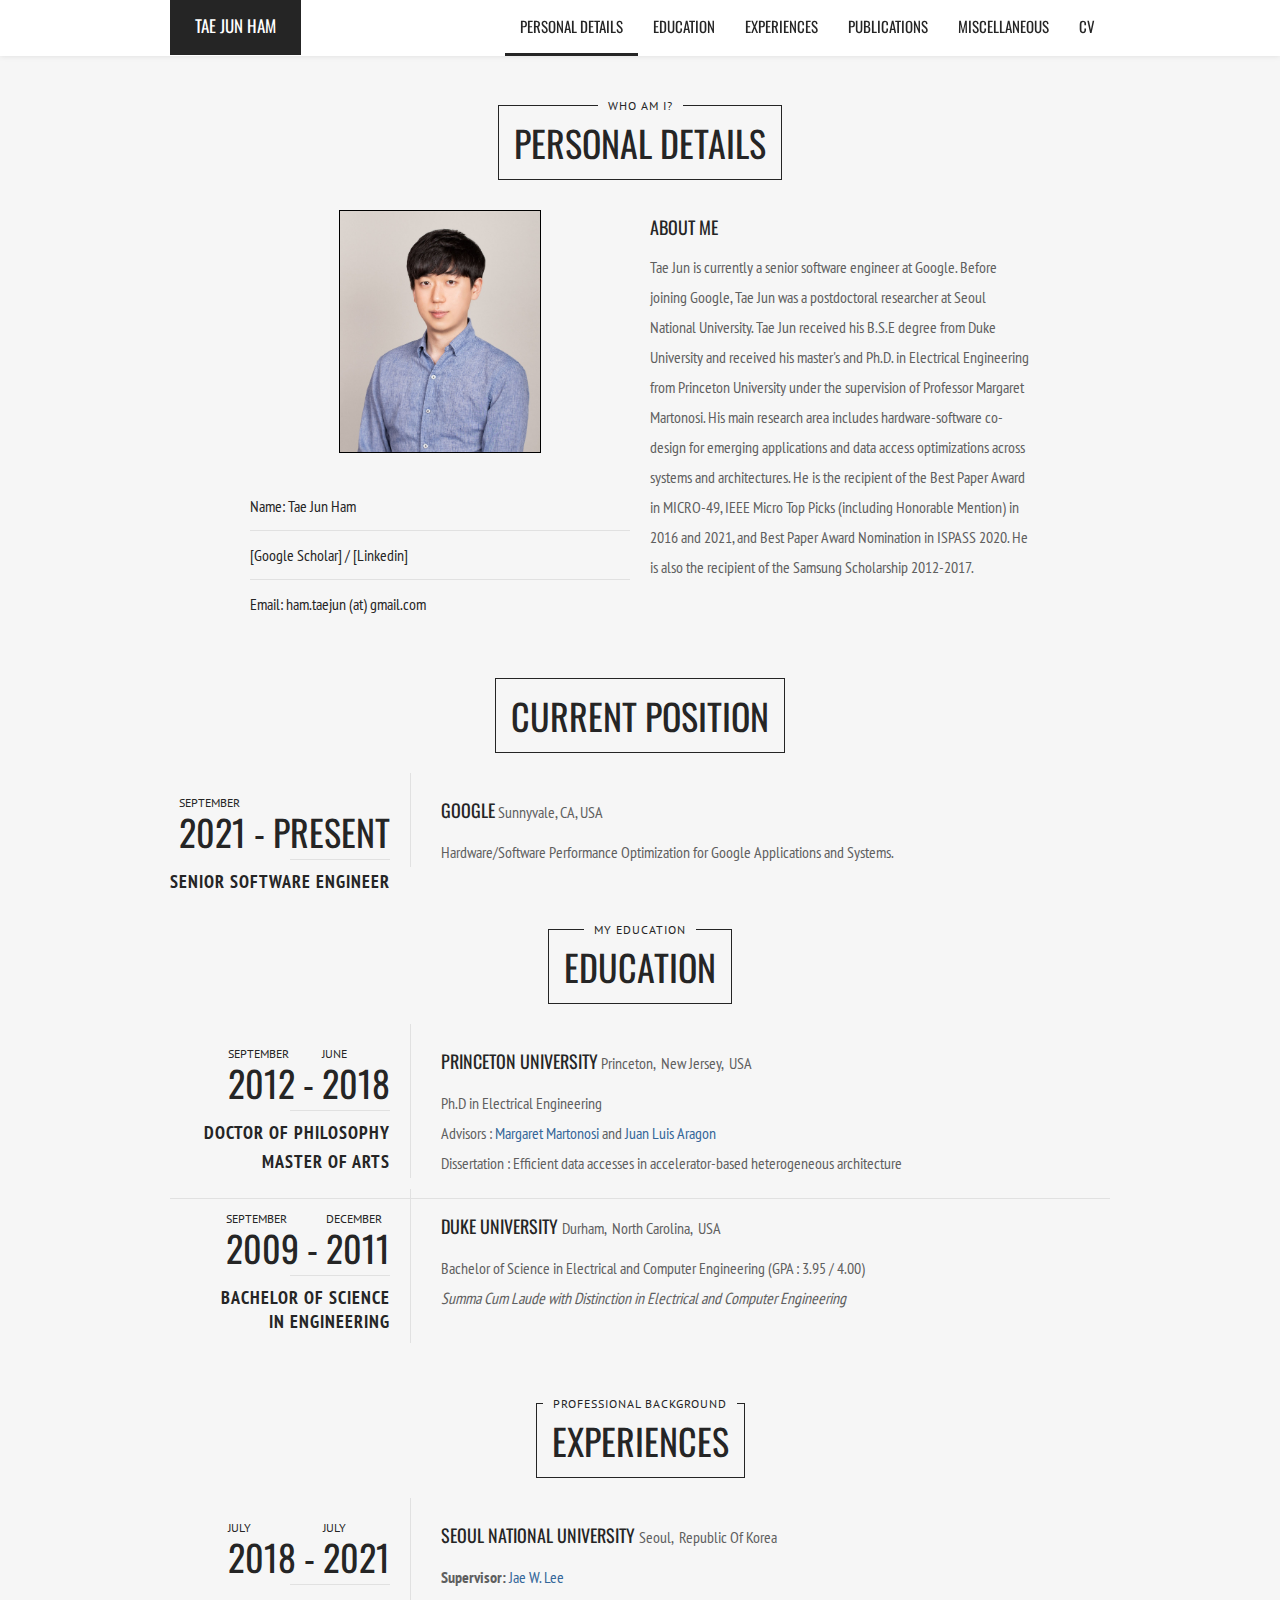
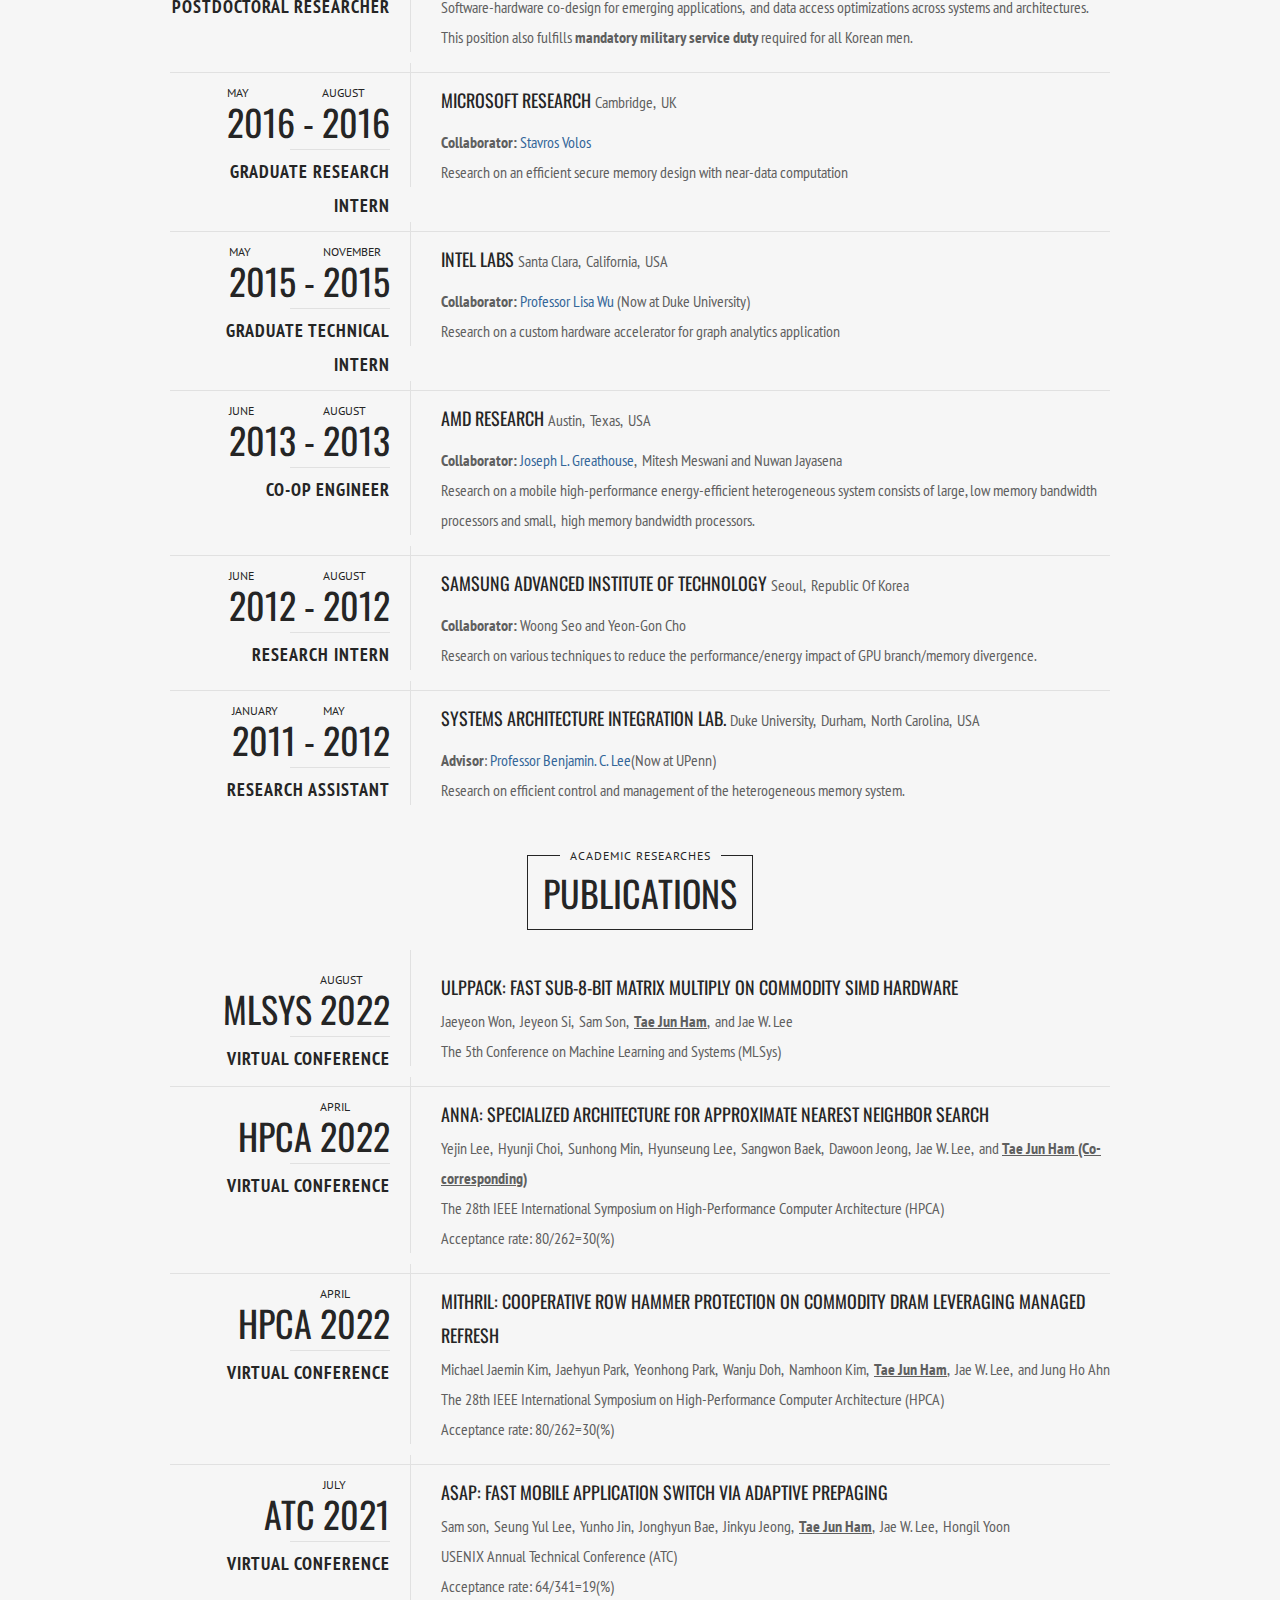
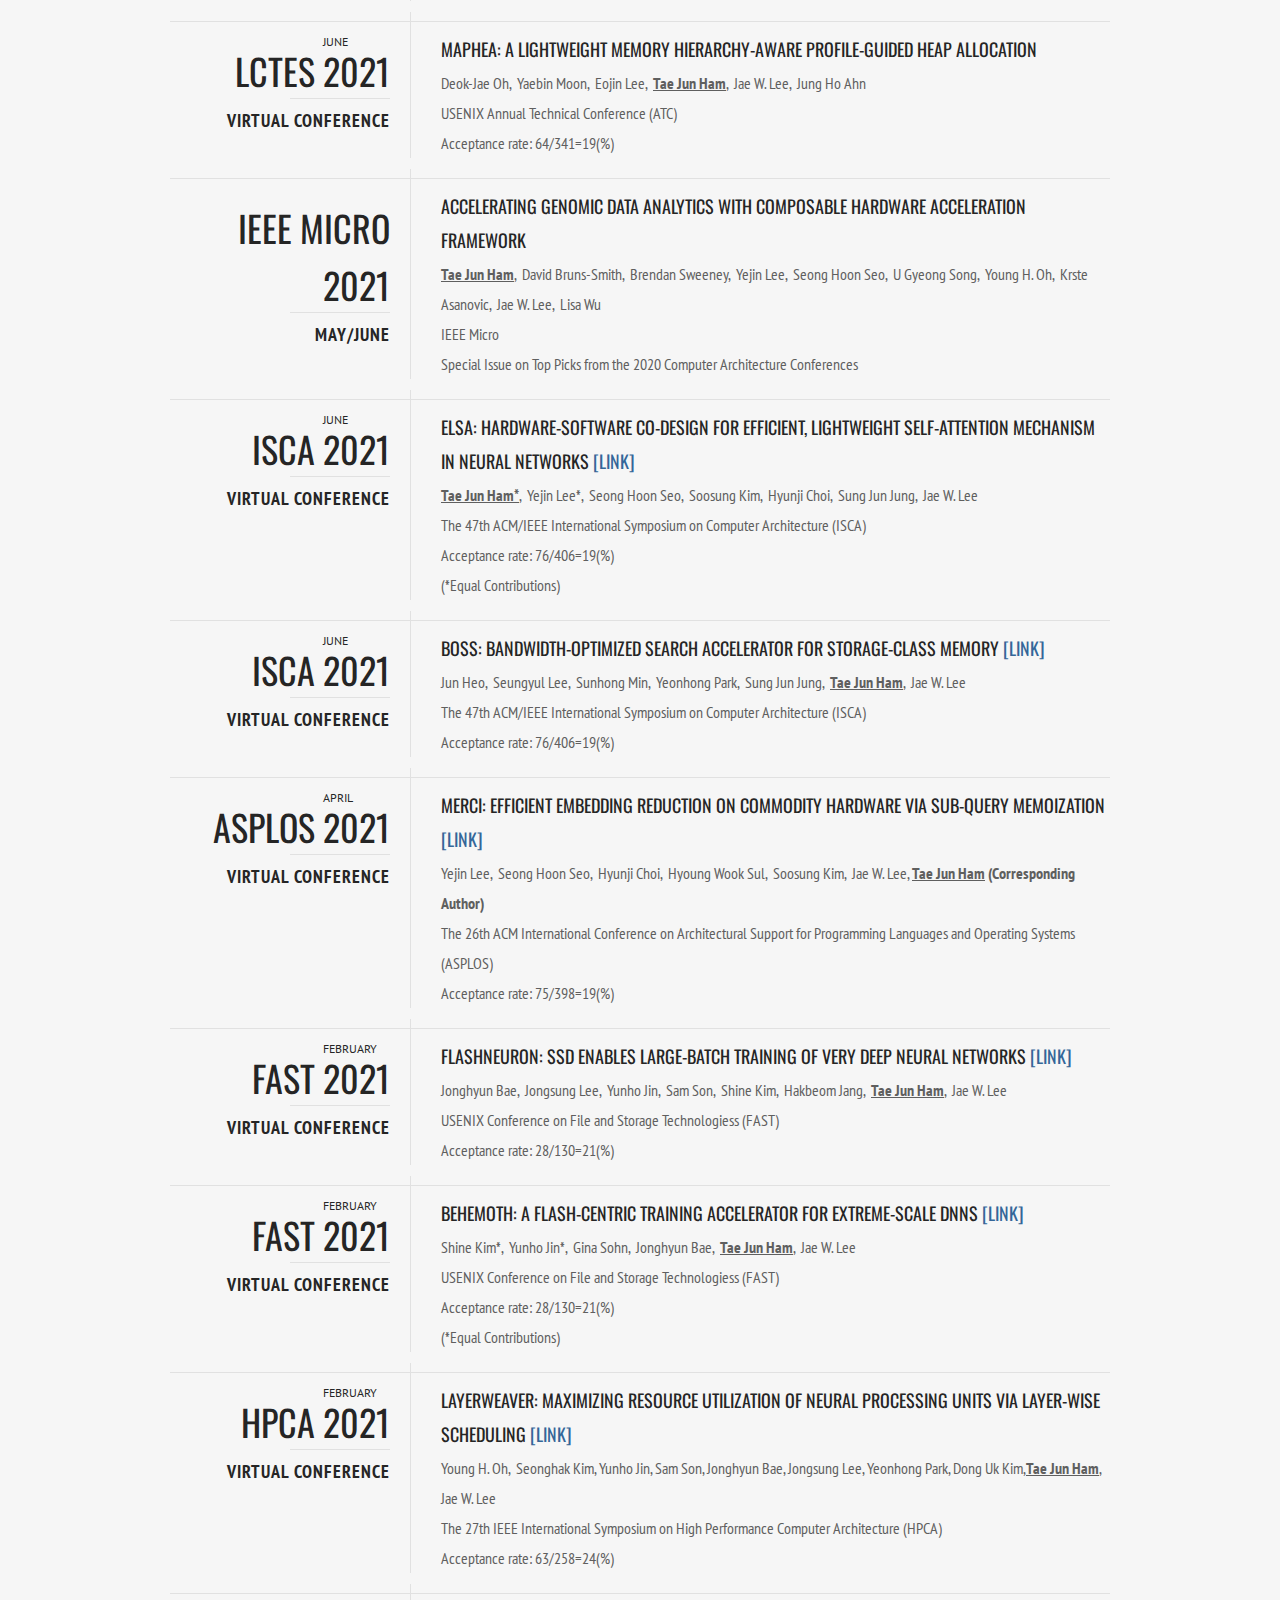
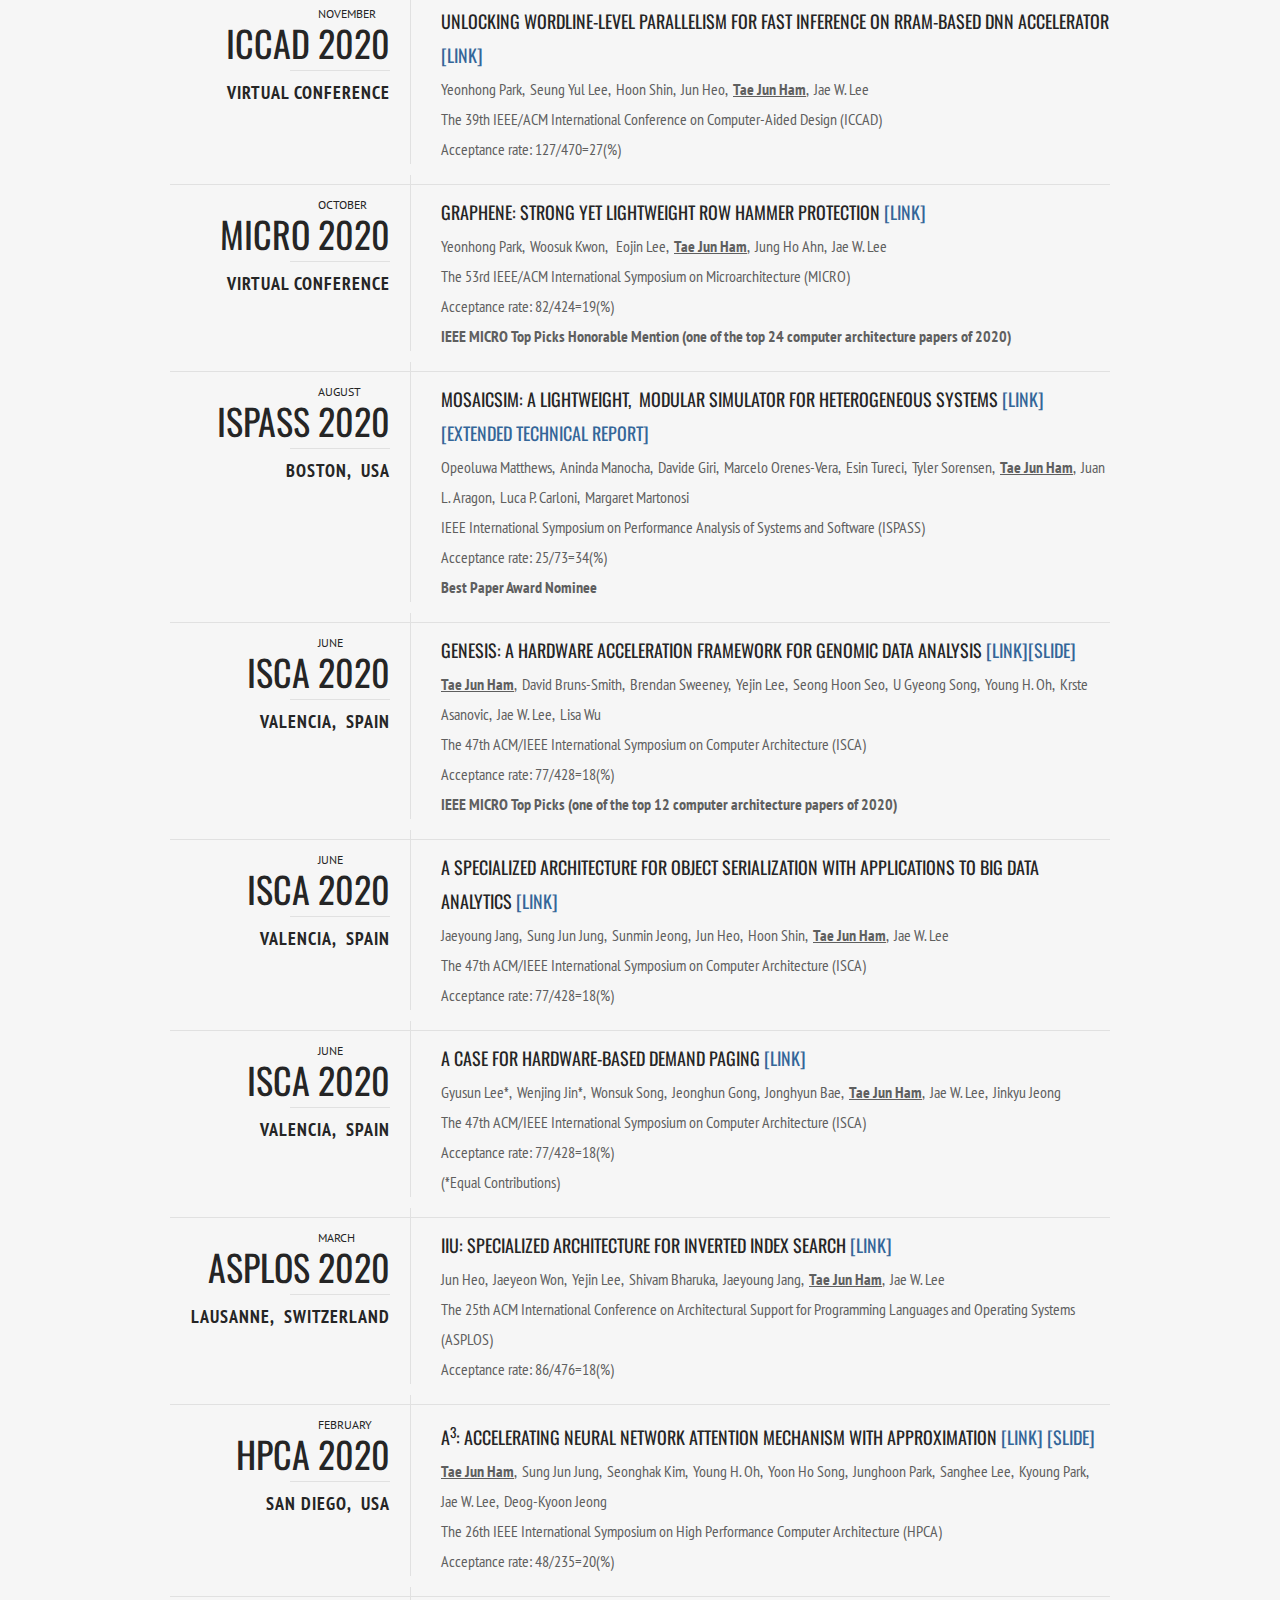
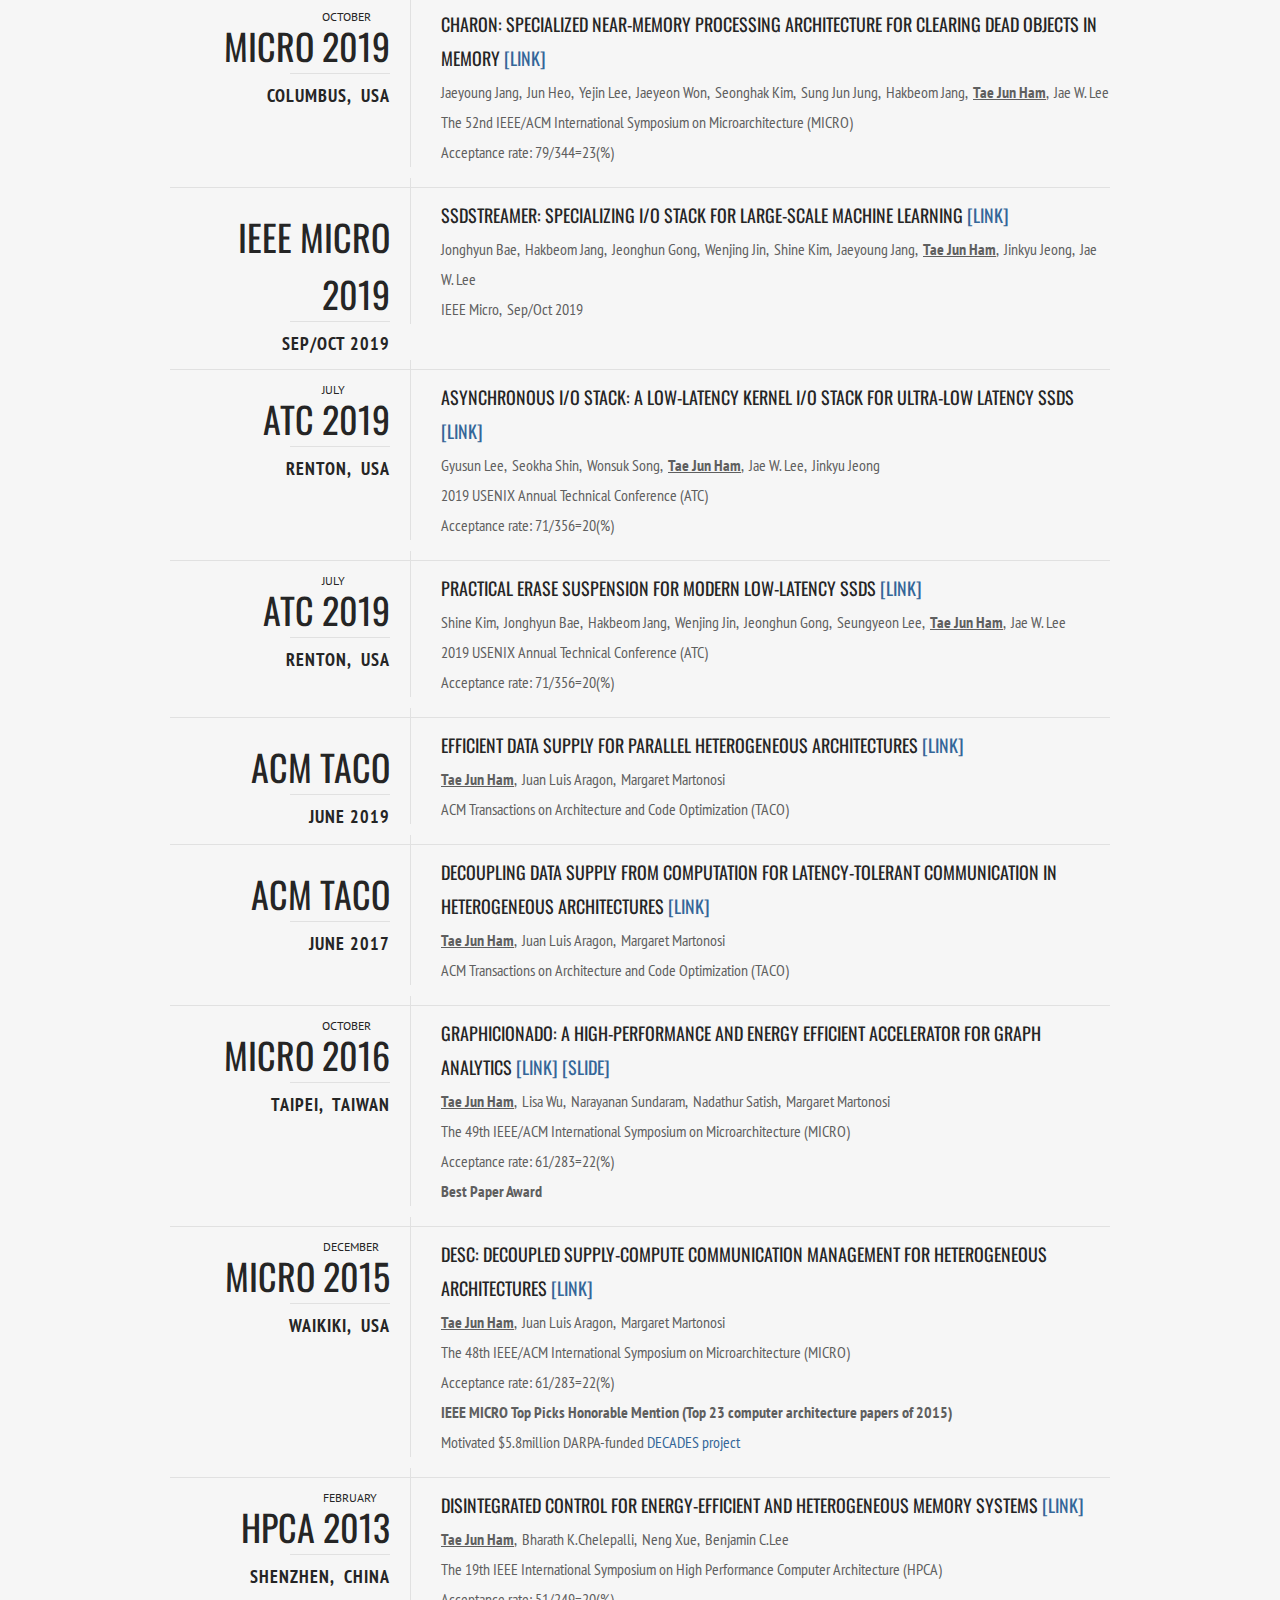
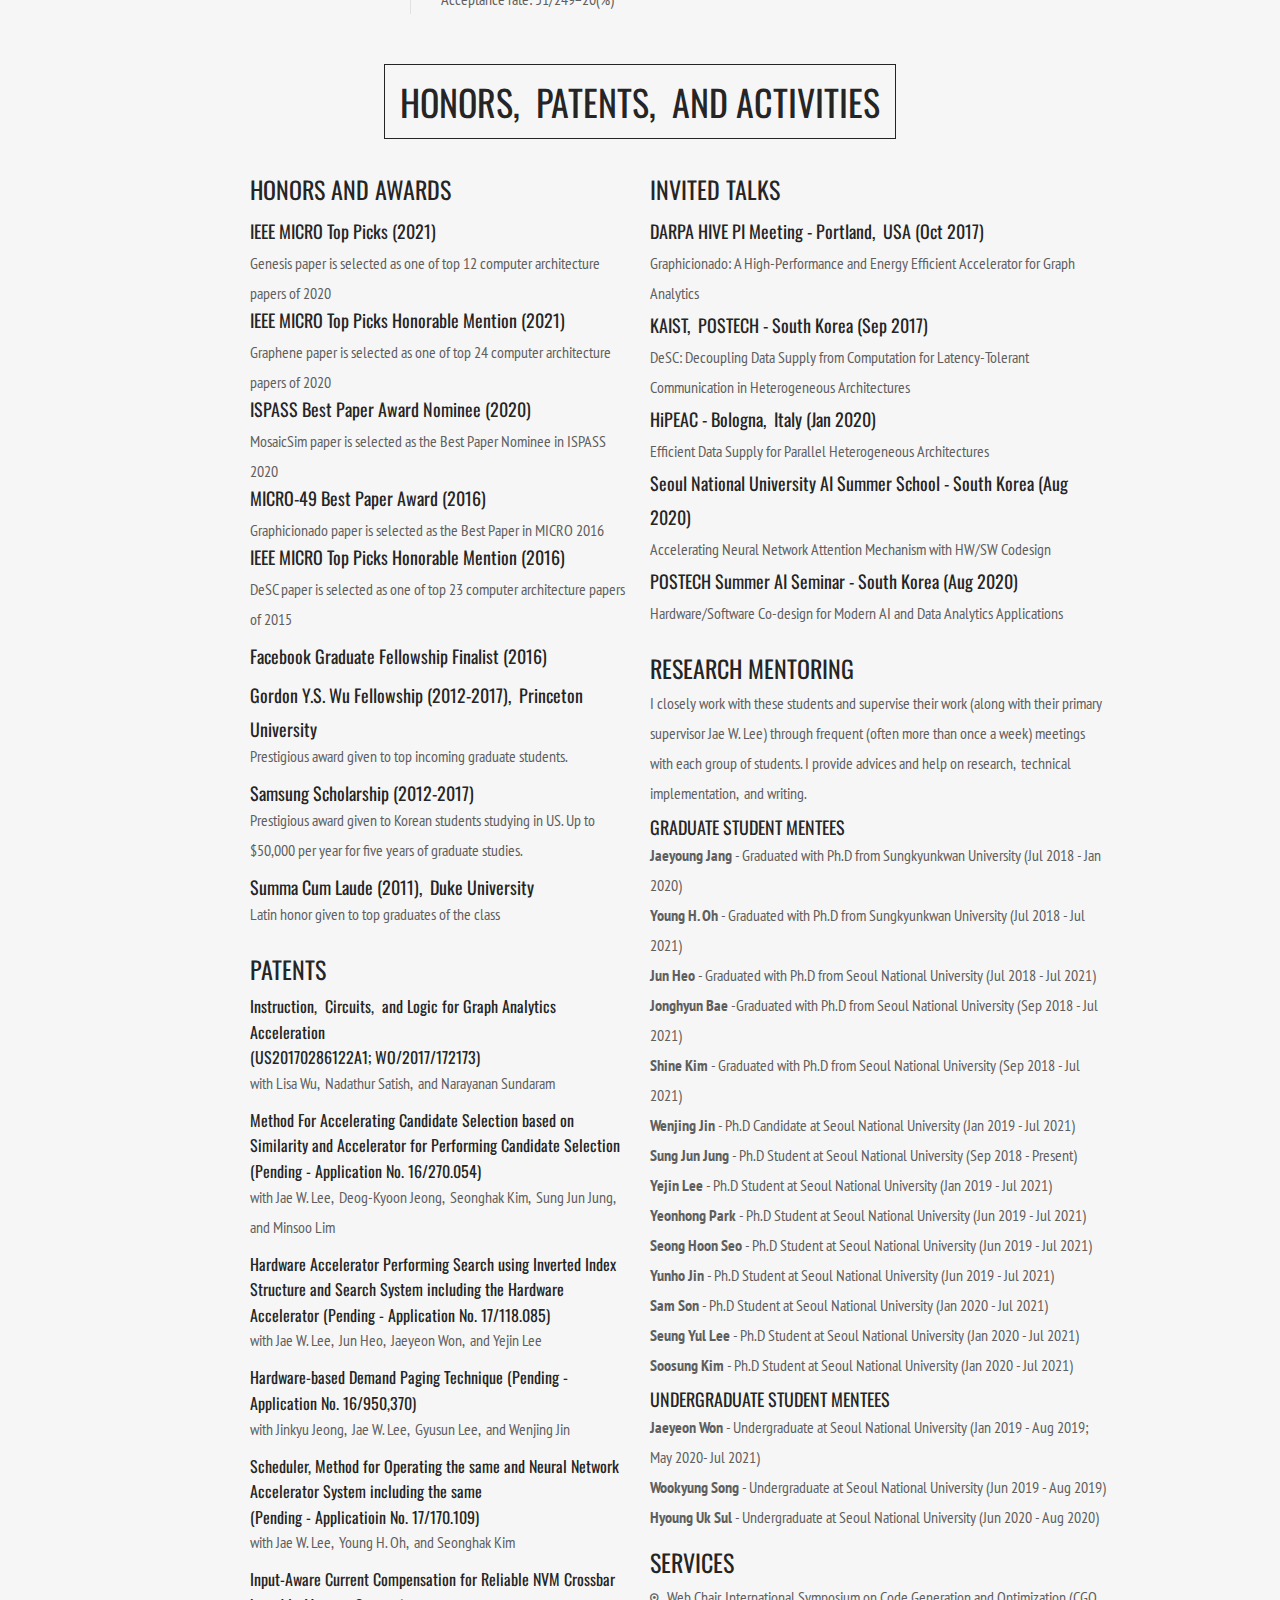
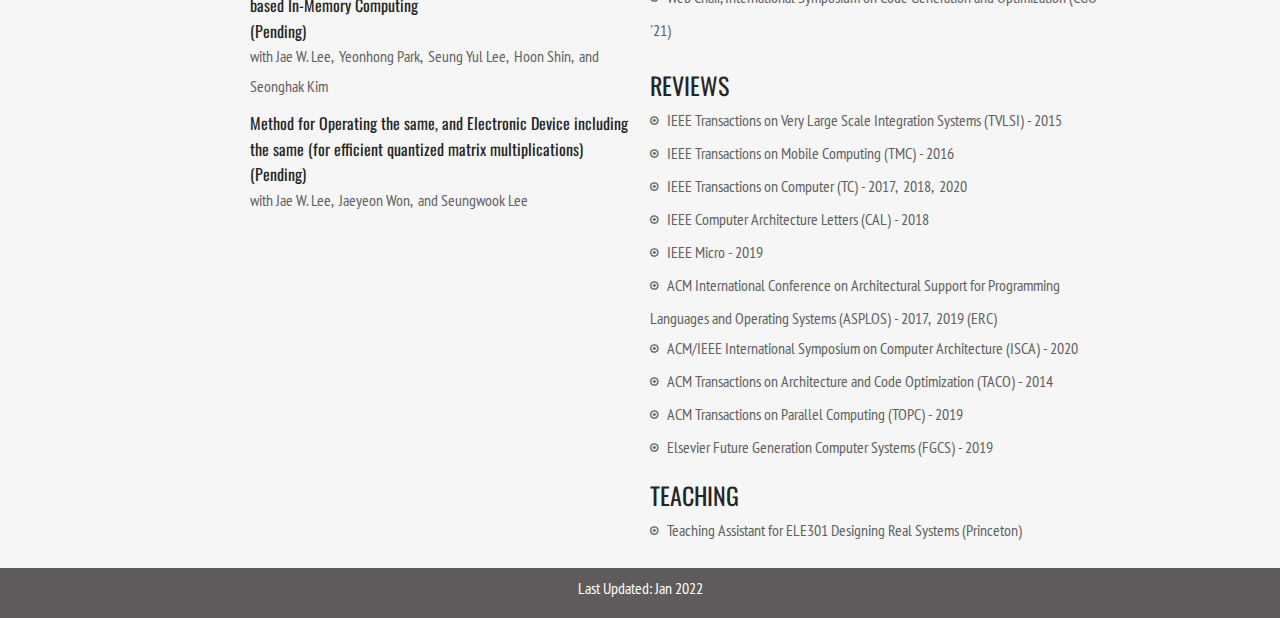
==== commit 5419b799: "update" ====
--- a/index.html
+++ b/index.html
@@ -145,10 +145,8 @@
                     </div><!-- end .span4 -->
                     <div class="span5">
                         <h3 class="text-uppercase">About Me</h3>
-                        <p>Tae Jun is currently a senior software engineer at Google. Before joining Google, Tae Jun was a postdoctoral researcher at Seoul National University. Tae Jun received his B.S.E degree from Duke University and received his master's and Ph.D. in Electrical Engineering from Princeton University under the supervision of Professor Margaret Martonosi. His main research area includes hardware-software co-design for emerging applications and data access optimizations across systems and architectures. </p>
-                        <p>
-                        Throughout his career, he published 30+ works in top computer architecture and systems venues (ISCA, ASPLOS, MICRO, HPCA, ATC, FAST, etc.). He is the recipient of the Best Paper Award in MICRO-49, IEEE Micro Top Picks (including Honorable Mention) in 2016 and 2021, and Best Paper Award Nomination in ISPASS 2020. He is also the recipient of the Samsung Scholarship 2012-2017.
-                        </p> 
+                        <p>Tae Jun is currently a senior software engineer at Google. Before joining Google, Tae Jun was a postdoctoral researcher at Seoul National University. Tae Jun received his B.S.E degree from Duke University and received his master's and Ph.D. in Electrical Engineering from Princeton University under the supervision of Professor Margaret Martonosi. His main research area includes hardware-software co-design for emerging applications and data access optimizations across systems and architectures. He is the recipient of the Best Paper Award in MICRO-49, IEEE Micro Top Picks (including Honorable Mention) in 2016 and 2021, and Best Paper Award Nomination in ISPASS 2020. He is also the recipient of the Samsung Scholarship 2012-2017.
+                         </p> 
                     </div><!-- end .span5 -->
                     <!-- end .span3 -->
                 </div><!-- end .row -->
@@ -456,85 +454,6 @@
                         </div><!-- end .headline -->
                     </div><!-- end .span12 -->
                 </div><!-- end .row -->
-                <div class="row cv-section">
-                    <div class="span3">
-                        <div class="cv-section-title">
-                            <h1>
-                               <span>
-                                    ECCV
-                                </span>
-                                <span>
-                                    2022
-                                    <small>October</small>
-                                </span>
-                            </h1>
-                            <h3>Tel-aviv, Israel</h3> 
-                        </div><!-- end .cv-section-title -->
-                    </div><!-- end .span3 -->
-                    <div class="span9">
-                        <div class="cv-item">
-                            <h3 class="text-uppercase" style="margin-bottom:2px">
-                            L3: Accelerator-Friendly Lossless Image Format for High-Resolution, High-Throughput DNN Training</h3>
-                            <p>
-                                Jonghyun Bae,&nbsp; Woohyeon Baek,&nbsp; <span style="font-weight:700"><u>Tae Jun Ham</u></span>,&nbsp; and Jae W. Lee <br>
-                                European Conference on Computer Vision (ECCV) <br>
-                                Acceptance rate: 1650/5803=28(%) <br>
-                            </p>
-                        </div><!-- end .cv-item -->
-                    </div><!-- end .span9 -->
-                </div><!-- end .cv-section -->
-                <div class="row cv-section">
-                    <div class="span3">
-                        <div class="cv-section-title">
-                            <h1>
-                               <span>
-                                    IEEE
-                                </span>
-                                <span>
-                                    TC
-                                    <small></small>
-                                </span>
-                            </h1>
-                            <h3>August 2022</h3> 
-                        </div><!-- end .cv-section-title -->
-                    </div><!-- end .span3 -->
-                    <div class="span9">
-                        <div class="cv-item"> 
-                            <h3 class="text-uppercase" style="margin-bottom:2px">
-                            Architecting a Flash-based Storage System for Low-cost Inference of Extreme-scale DNNs</h3>
-                            <p>
-                                Yunho Jin,&nbsp; Shine Kim,&nbsp; <span style="font-weight:700"><u>Tae Jun Ham</u></span>,&nbsp; and Jae W. Lee <br>
-                                IEEE Transactions on Computers (TC) <br>
-                            </p>
-                        </div><!-- end .cv-item -->
-                    </div><!-- end .span9 -->
-                </div><!-- end .cv-section -->
-                 <div class="row cv-section">
-                    <div class="span3">
-                        <div class="cv-section-title">
-                            <h1>
-                               <span>
-                                    ACM
-                                </span>
-                                <span>
-                                    TECS
-                                    <small></small>
-                                </span>
-                            </h1>
-                            <h3>March 2022</h3> 
-                        </div><!-- end .cv-section-title -->
-                    </div><!-- end .span3 -->
-                    <div class="span9">
-                        <div class="cv-item"> 
-                            <h3 class="text-uppercase" style="margin-bottom:2px">
-                            MaPHeA: A Lightweight Memory Hierarchy-aware Profile-guided Heap Allocation</h3>
-                            <p>
-                                Deok-Jae Oh,&nbsp; Yaebin Moon,&nbsp; Do Kyu Ham,&nbsp; <span style="font-weight:700"><u>Tae Jun Ham</u></span>,&nbsp; Yongjun Park,&nbsp; Jae W. Lee,&nbsp; Jung Ho Ahn,&nbsp; and Eojin Lee <br>
-                                ACM Transactions on Embedded Computing Systems (TECS) <br>
-                            </p>
-                        </div><!-- end .cv-item -->
-                    </div><!-- end .span9 -->
-                </div><!-- end .cv-section -->
                 <div class="row cv-section">
                     <div class="span3">
                         <div class="cv-section-title">
@@ -1362,23 +1281,19 @@
                             <p> with Lisa Wu,&nbsp; Nadathur Satish,&nbsp; and Narayanan Sundaram </p>  
                         </div><!-- end .row -->
                         <div class="row" style="margin-top:-5px">
-                            <h4 style="margin-top:-10px; margin-bottom:-3px; line-height:1.6"> Method For Accelerating Candidate Selection based on Similarity and Accelerator for Performing Candidate Selection <br> (Pending - US20200311182A1)</h4>
+                            <h4 style="margin-top:-10px; margin-bottom:-3px; line-height:1.6"> Method For Accelerating Candidate Selection based on Similarity and Accelerator for Performing Candidate Selection <br> (Pending - Application No. 16/270.054)</h4>
                             <p> with Jae W. Lee,&nbsp; Deog-Kyoon Jeong,&nbsp; Seonghak Kim,&nbsp; Sung Jun Jung,&nbsp; and Minsoo Lim</p>  
                         </div><!-- end .row -->
                         <div class="row" style="margin-top:-5px">
-                            <h4 style="margin-top:-10px; margin-bottom:-3px; line-height:1.6"> Hardware Accelerator Performing Search using Inverted Index Structure and Search System including the Hardware Accelerator (Pending - US20210374131A1)</h4>
+                            <h4 style="margin-top:-10px; margin-bottom:-3px; line-height:1.6"> Hardware Accelerator Performing Search using Inverted Index Structure and Search System including the Hardware Accelerator (Pending - Application No. 17/118.085)</h4>
                             <p> with Jae W. Lee,&nbsp; Jun Heo,&nbsp; Jaeyeon Won,&nbsp; and Yejin Lee </p>  
                         </div><!-- end .row -->
                         <div class="row" style="margin-top:-5px">
-                            <h4 style="margin-top:-10px; margin-bottom:-3px; line-height:1.6"> Method for processing page fault by processor (Pending - US20210374063A1)</h4>
+                            <h4 style="margin-top:-10px; margin-bottom:-3px; line-height:1.6"> Hardware-based Demand Paging Technique (Pending - Application No. 16/950,370)</h4>
                             <p> with Jinkyu Jeong,&nbsp; Jae W. Lee,&nbsp; Gyusun Lee,&nbsp; and Wenjing Jin </p>  
                         </div><!-- end .row -->
                         <div class="row" style="margin-top:-5px">
-                            <h4 style="margin-top:-10px; margin-bottom:-3px; line-height:1.6"> Scheduler, Method for Operating the Same and Neural Network Accelerator System Including the Same <br> (Pending - US20210373944A1)</h4>
-                            <p> with Jae W. Lee,&nbsp; Young H. Oh,&nbsp; and Seonghak Kim</p>  
-                        </div><!-- end .row -->
-                        <div class="row" style="margin-top:-5px">
-                            <h4 style="margin-top:-10px; margin-bottom:-3px; line-height:1.6"> Electronic Device and Method with Scheduling <br> (Pending - US20220114015A1)</h4>
+                            <h4 style="margin-top:-10px; margin-bottom:-3px; line-height:1.6"> Scheduler, Method for Operating the same and Neural Network Accelerator System including the same <br> (Pending - Applicatioin No. 17/170.109)</h4>
                             <p> with Jae W. Lee,&nbsp; Young H. Oh,&nbsp; and Seonghak Kim</p>  
                         </div><!-- end .row -->
                         <div class="row" style="margin-top:-5px">
@@ -1419,25 +1334,24 @@
                         <p> Hardware/Software Co-design for Modern AI and Data Analytics Applications
                         <h2 class="text-uppercase" style="margin-top:0px"> Research Mentoring </h2>
                         <div class="row" style="margin-top:-30px">
-                        I closely worked with these students and supervise their work (along with their primary supervisor Jae W. Lee) through frequent (often more than once a week) meetings with each group of students. I provided research advices/guidances,&nbsp; as well asa help on technical implementation or writing. <br>
+                        I closely work with these students and supervise their work (along with their primary supervisor Jae W. Lee) through frequent (often more than once a week) meetings with each group of students. I provide advices and help on research,&nbsp; technical implementation,&nbsp; and writing. <br>
                         <h3 class="text-uppercase" style="margin-top:2px;margin-bottom:-4px">Graduate Student Mentees</h3>
-                        <span style="font-weight:700">Jaeyoung Jang</span> (Now at Samsung) - Graduated with Ph.D from Sungkyunkwan University (Jul 2018 - Jan 2020)<br>
-                        <span style="font-weight:700">Young H. Oh</span> (Now at Samsung)  - Graduated with Ph.D from Sungkyunkwan University (Jul 2018 - Jul 2021)<br>
-                        <span style="font-weight:700">Jun Heo</span> (Now at Samsung)  - Graduated with Ph.D from Seoul National University (Jul 2018 - Jul 2021)<br>
-                        <span style="font-weight:700">Jonghyun Bae</span> (Now a Postdoc at Lawrence Berkeley National Laboratory)  -Graduated with Ph.D from Seoul National University (Sep 2018 - Jul 2021)<br>
-                        <span style="font-weight:700">Shine Kim</span> (Now at Samsung) - Graduated with Ph.D from Seoul National University (Sep 2018 - Jul 2021)<br>
-                        <span style="font-weight:700">Yunho Jin</span> (Now a Ph.D student at Harvard)- Graduated with MS from Seoul National University (Jun 2019 - Jul 2021)<br>
-                        <span style="font-weight:700">Sam Son </span> (Now a Ph.D student at UC Berkeley) - Graduated with MS from Seoul National University (Jan 2020 - Jul 2021)<br>
-                        <span style="font-weight:700">Hyunji Choi</span> (Now at Meta) - Graduated with MS from Seoul National University (Jan 2020 - Jul 2021)<br>
+                        <span style="font-weight:700">Jaeyoung Jang</span> - Graduated with Ph.D from Sungkyunkwan University (Jul 2018 - Jan 2020)<br>
+                        <span style="font-weight:700">Young H. Oh</span> - Graduated with Ph.D from Sungkyunkwan University (Jul 2018 - Jul 2021)<br>
+                        <span style="font-weight:700">Jun Heo</span> - Graduated with Ph.D from Seoul National University (Jul 2018 - Jul 2021)<br>
+                        <span style="font-weight:700">Jonghyun Bae</span> -Graduated with Ph.D from Seoul National University (Sep 2018 - Jul 2021)<br>
+                        <span style="font-weight:700">Shine Kim</span> - Graduated with Ph.D from Seoul National University (Sep 2018 - Jul 2021)<br>
                         <span style="font-weight:700">Wenjing Jin</span> - Ph.D Candidate at Seoul National University (Jan 2019 - Jul 2021)<br>
                         <span style="font-weight:700">Sung Jun Jung</span> - Ph.D Student at Seoul National University (Sep 2018 - Present)<br>
                         <span style="font-weight:700">Yejin Lee</span> - Ph.D Student at Seoul National University (Jan 2019 - Jul 2021)<br>
                         <span style="font-weight:700">Yeonhong Park</span> - Ph.D Student at Seoul National University (Jun 2019 - Jul 2021)<br>
                         <span style="font-weight:700">Seong Hoon Seo</span> - Ph.D Student at Seoul National University (Jun 2019 - Jul 2021)<br>
+                        <span style="font-weight:700">Yunho Jin</span> - Ph.D Student at Seoul National University (Jun 2019 - Jul 2021)<br>
+                        <span style="font-weight:700">Sam Son </span> - Ph.D Student at Seoul National University (Jan 2020 - Jul 2021)<br>
                         <span style="font-weight:700">Seung Yul Lee </span> - Ph.D Student at Seoul National University (Jan 2020 - Jul 2021)<br>
                         <span style="font-weight:700">Soosung Kim</span> - Ph.D Student at Seoul National University (Jan 2020 - Jul 2021)<br>
                         <h3 class="text-uppercase" style="margin-top:2px;margin-bottom:-4px">Undergraduate Student Mentees</h3>
-                        <span style="font-weight:700">Jaeyeon Won</span> (Now a Ph.D student at MIT)- Graduated with BSE from Seoul National University (Jan 2019 - Aug 2019; May 2020- Jul 2021)<br>
+                        <span style="font-weight:700">Jaeyeon Won</span> - Undergraduate at Seoul National University (Jan 2019 - Aug 2019; May 2020- Jul 2021)<br>
                         <span style="font-weight:700">Wookyung Song</span> - Undergraduate at Seoul National University (Jun 2019 - Aug 2019)<br>
                         <span style="font-weight:700">Hyoung Uk Sul</span> - Undergraduate at Seoul National University (Jun 2020 - Aug 2020)<br>
                         </div>
@@ -1445,10 +1359,6 @@
                         <div class="row" style="margin-top:-30px">
                         <ul class="pin"> 
                         <li>Web Chair, International Symposium on Code Generation and Optimization (CGO '21)</li>
-                        <li>Web Chair, International Symposium on Code Generation and Optimization (CGO '22)</li>
-                        <li>External Review Committee, ACM International Conference on Architectural Support for Programming Languages and Operating Systems (ASPLOS '19) </li>
-                        <li>Program Committee, ACM International Conference on Architectural Support for Programming Languages and Operating Systems (ASPLOS '23 - Spring, Summer, Fall) </li>
-                        <li>Program Committee, IEEE MICRO Top Picks (2022) </li>
                         </div>
                         <h2 class="text-uppercase" style="margin-top:10px"> Reviews </h2>
                             <div class="row" style="margin-top:-30px">
@@ -1458,20 +1368,19 @@
                                     <li>IEEE Transactions on Computer (TC) - 2017,&nbsp; 2018,&nbsp; 2020</li>
                                     <li>IEEE Computer Architecture Letters (CAL) - 2018</li>
                                     <li>IEEE Micro - 2019</li>
-                                    <li>ACM International Conference on Architectural Support for Programming Languages and Operating Systems (ASPLOS) - 2017</li>
+                                    <li>ACM International Conference on Architectural Support for Programming Languages and Operating Systems (ASPLOS) - 2017,&nbsp; 2019 (ERC)</li>
                                     <li>ACM/IEEE International Symposium on Computer Architecture (ISCA) - 2020</li>
                                     <li>ACM Transactions on Architecture and Code Optimization (TACO) - 2014</li>
                                     <li>ACM Transactions on Parallel Computing (TOPC) - 2019</li>
                                     <li>Elsevier Future Generation Computer Systems (FGCS) - 2019</li>
                             </ul>
                         </div>
-                        <!--
                         <h2 class="text-uppercase" style="margin-top:-10px"> Teaching </h2>
                         <div class="row" style="margin-top:-30px">
                             <ul class="pin">                                    
                                     <li>Teaching Assistant for ELE301 Designing Real Systems (Princeton)</li>
                             </ul>
-                        </div>-->
+                        </div>
                     </div><!-- end .span6 -->
                 </div><!-- end .row -->
             </div><!-- end #skils -->
@@ -1479,7 +1388,7 @@
                 <!-- /// FOOTER     ///////////////////////////////////////////////////////////////////////////////////////// -->
                     <div class="row">
                         <div class="span12" style="height:40px">
-                            <p class="text-center last">Last Updated: May 2022</p>
+                            <p class="text-center last">Last Updated: Jan 2022</p>
                         </div><!-- end .span12 -->
                     </div><!-- end .row -->
                 <!-- //////////////////////////////////////////////////////////////////////////////////////////////////////// -->
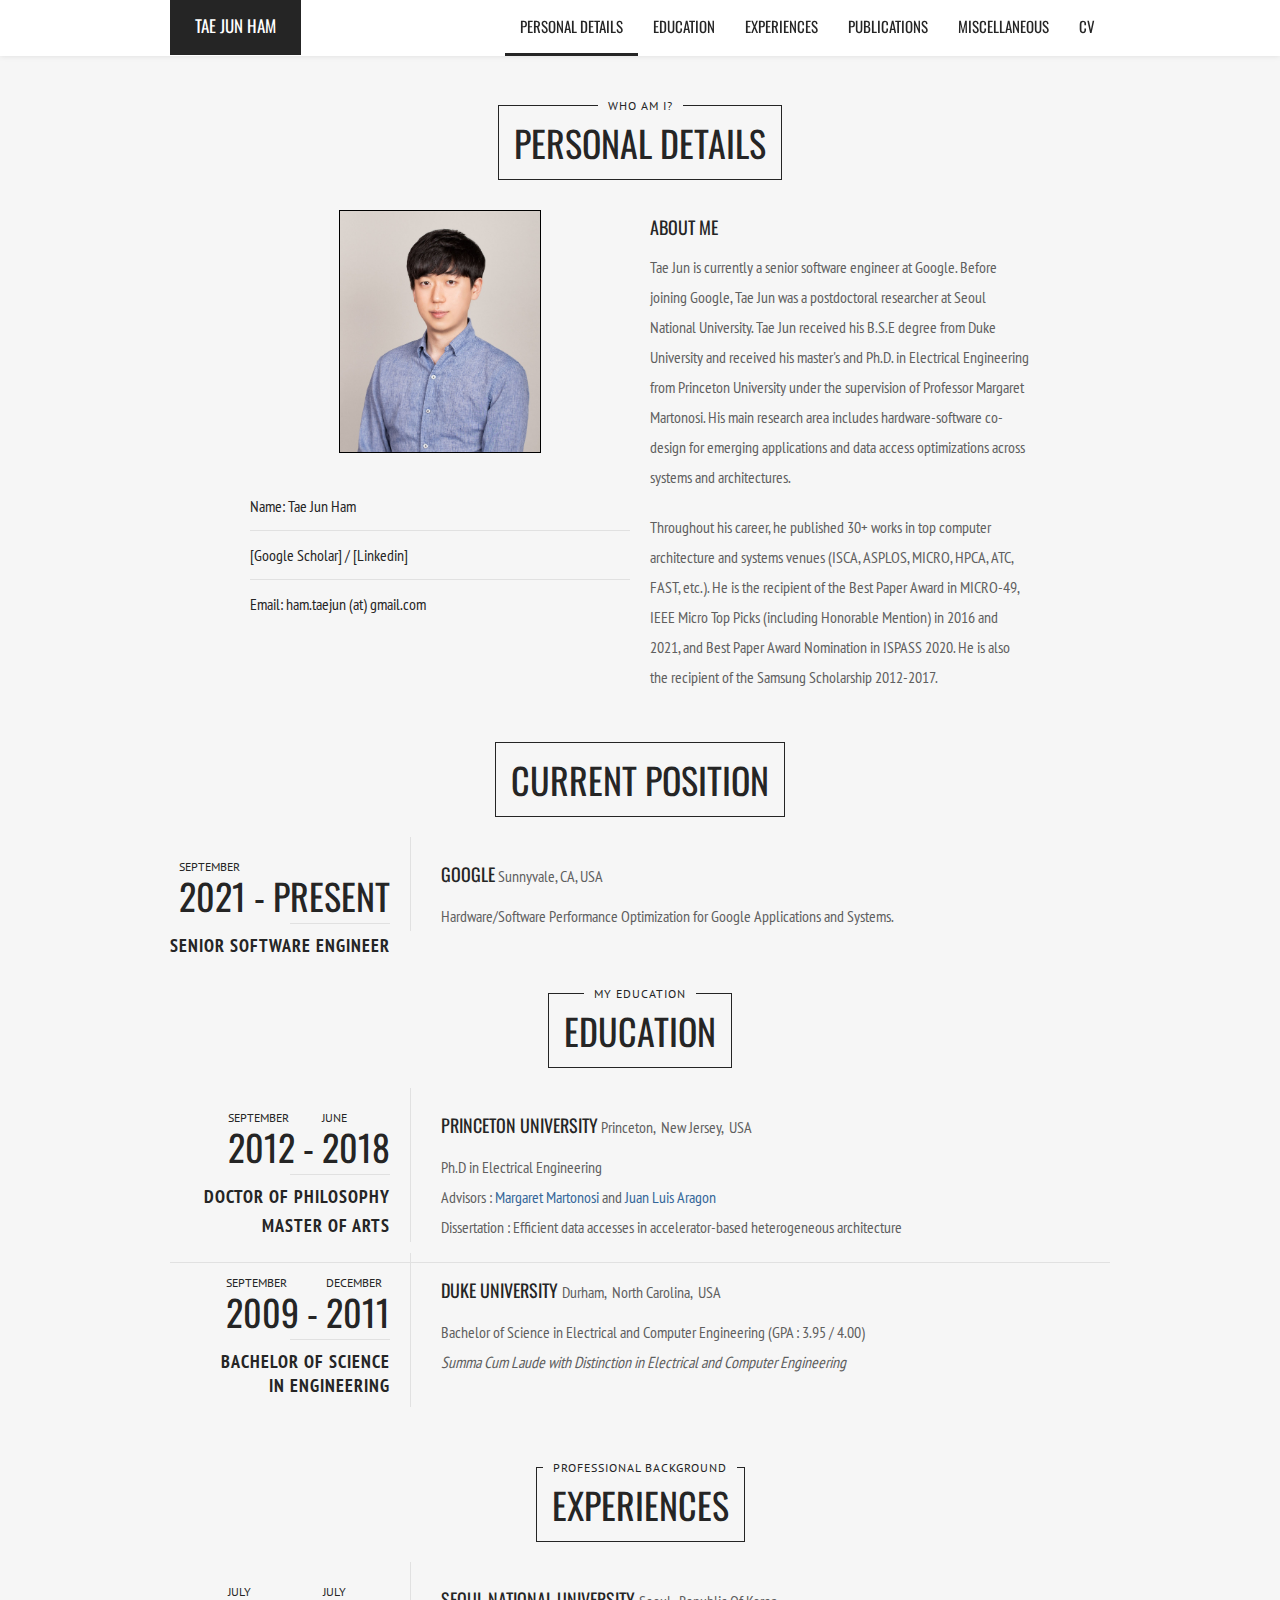
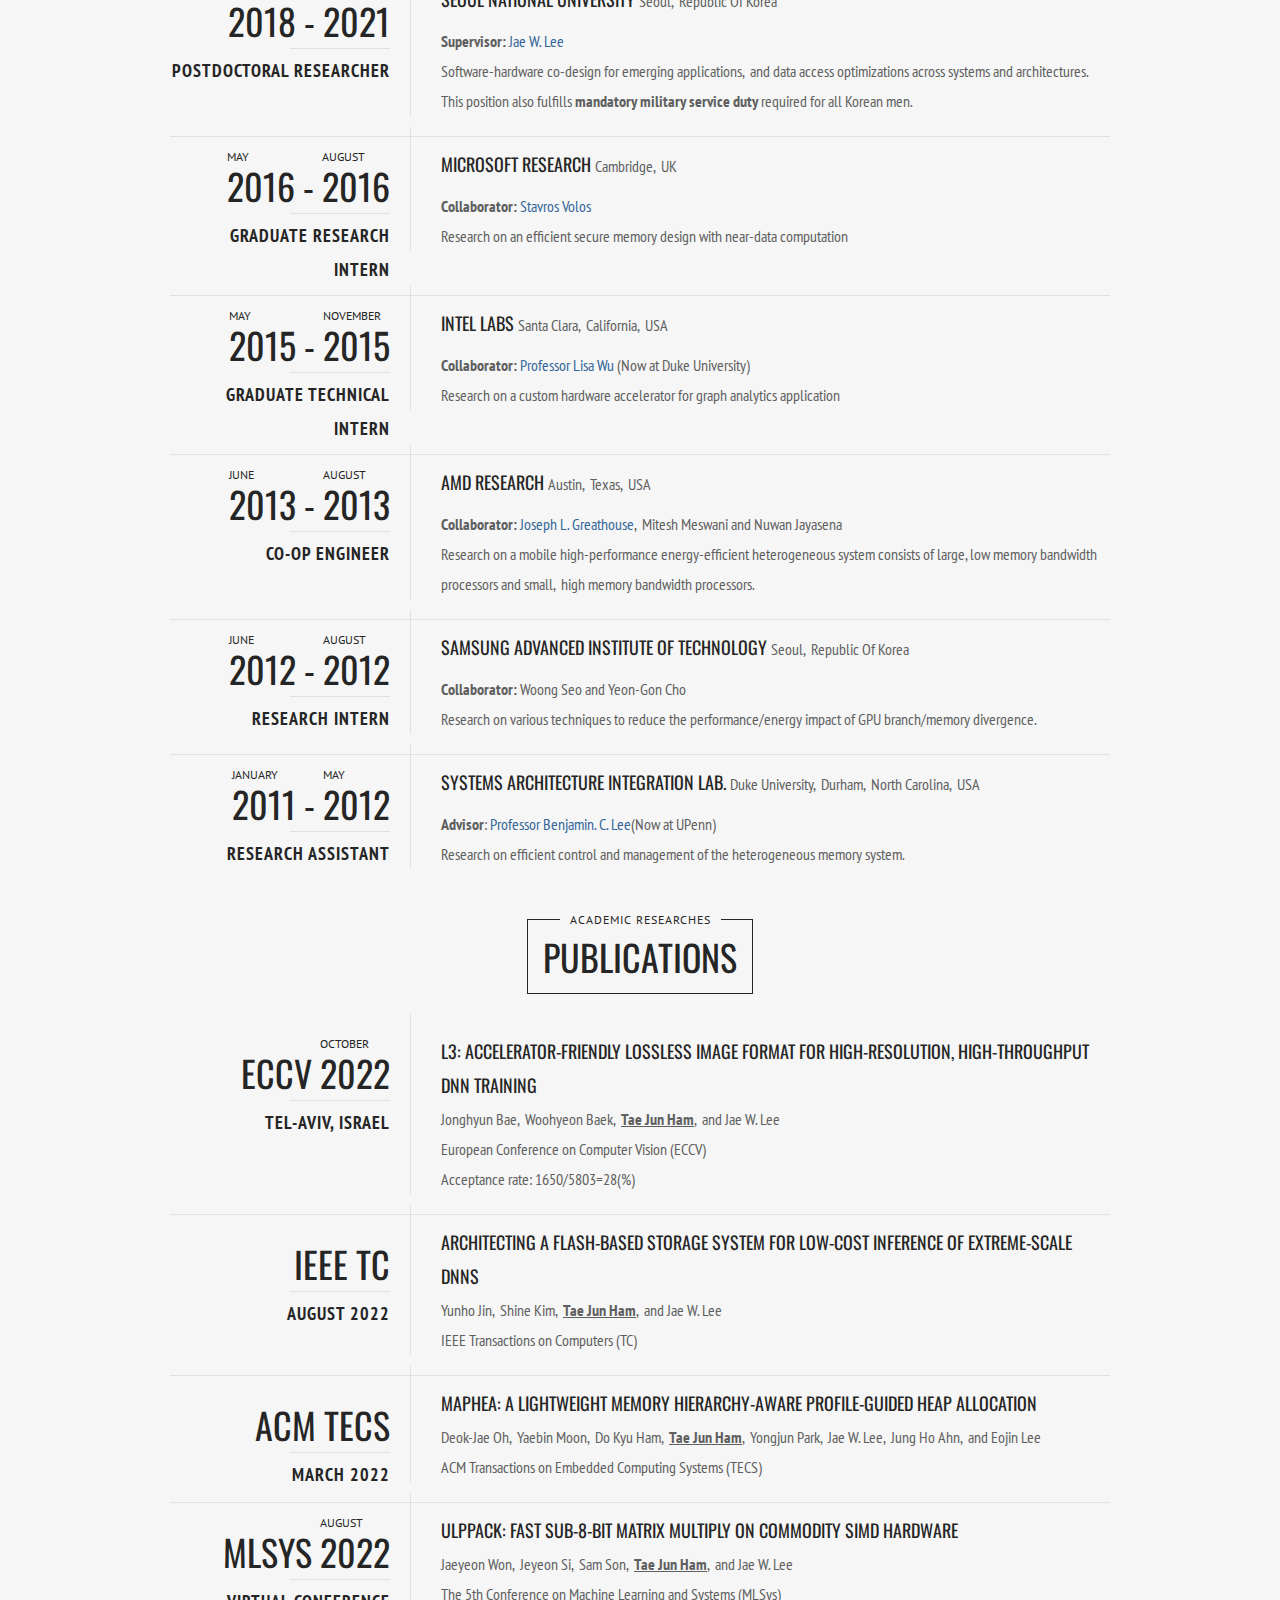
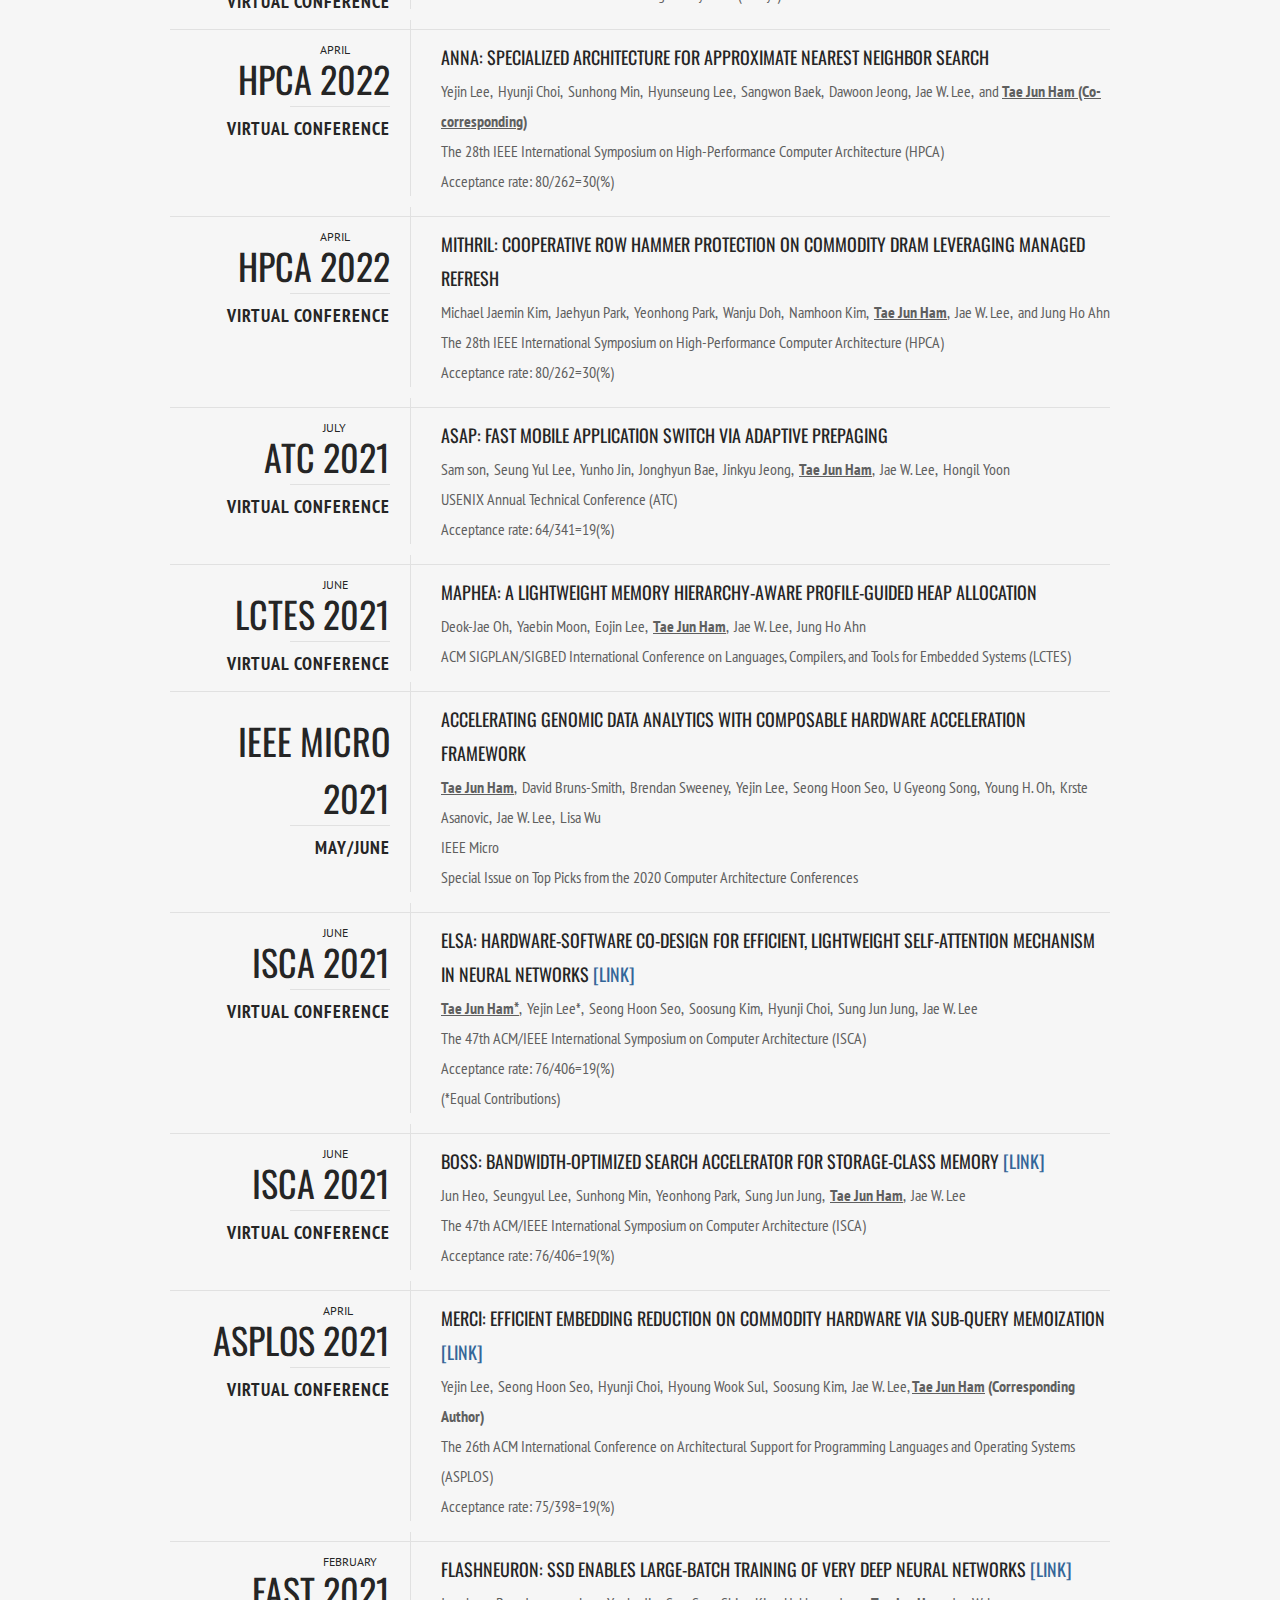
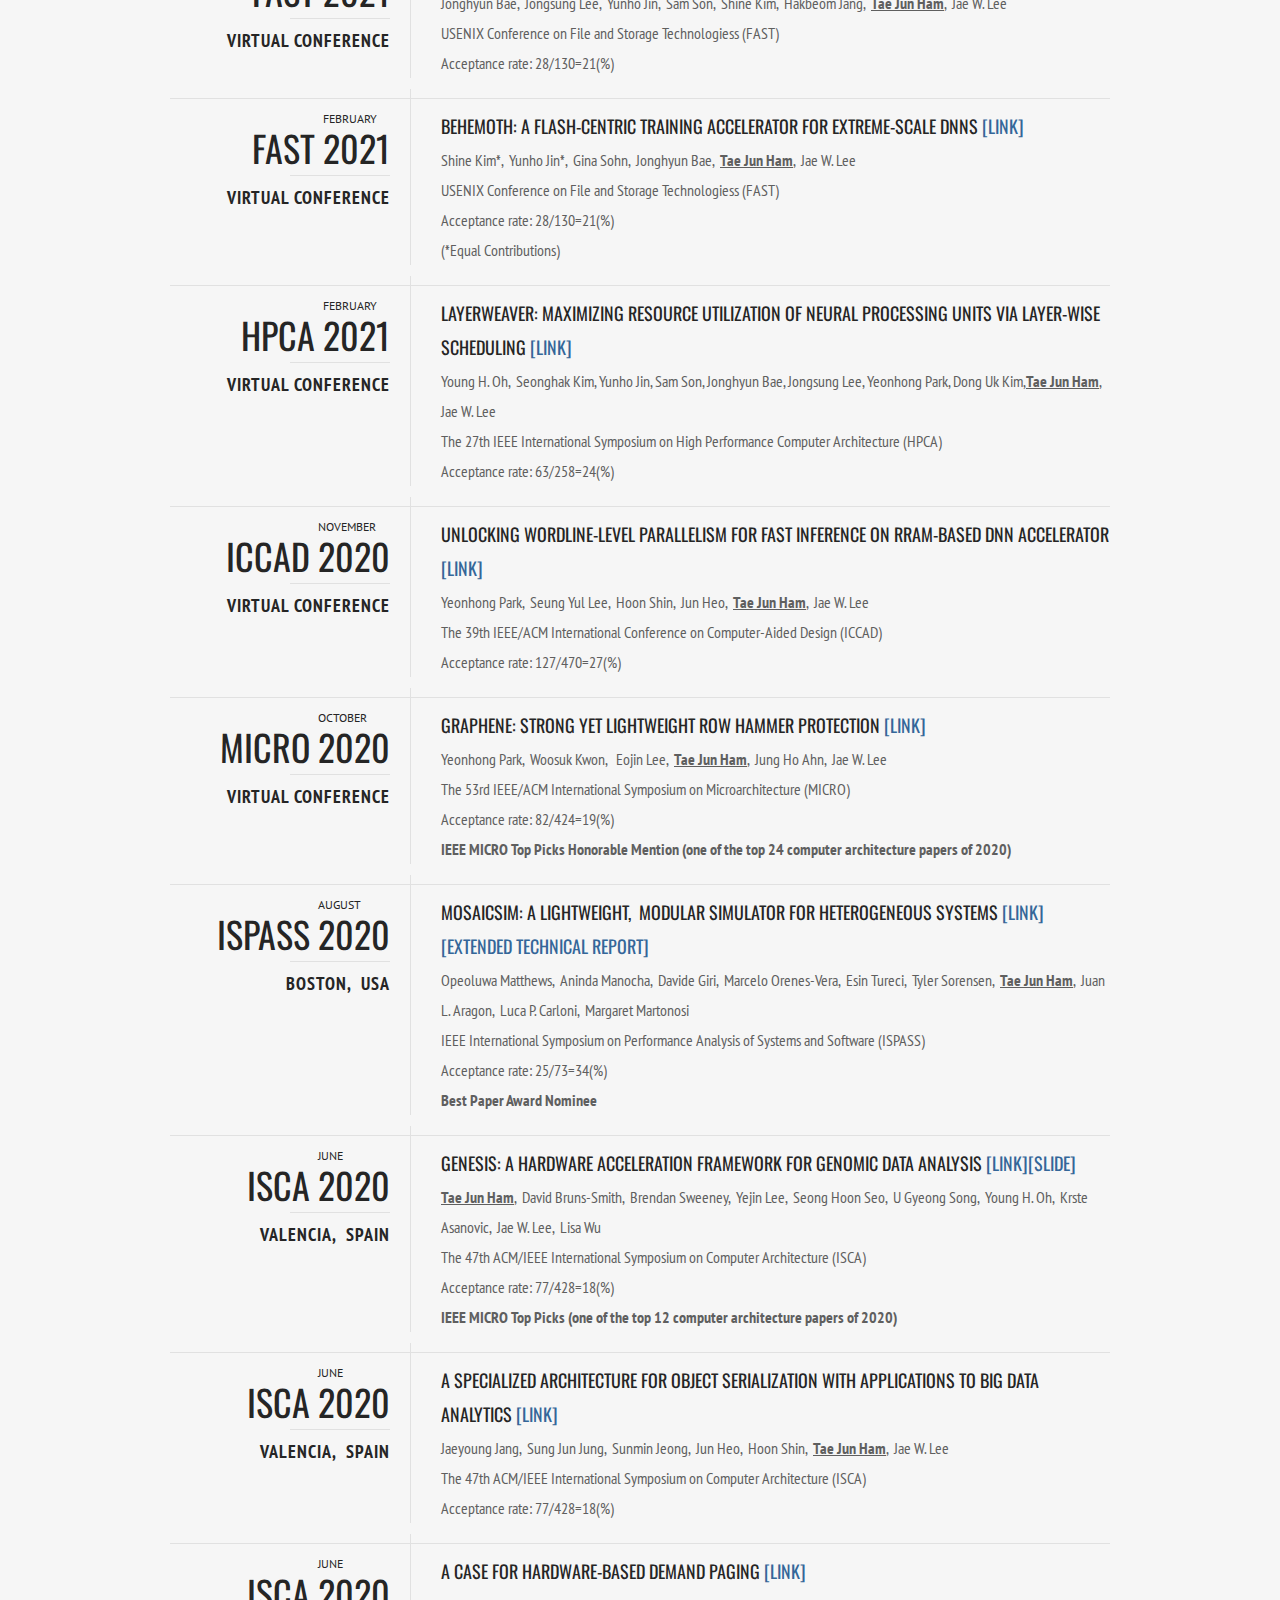
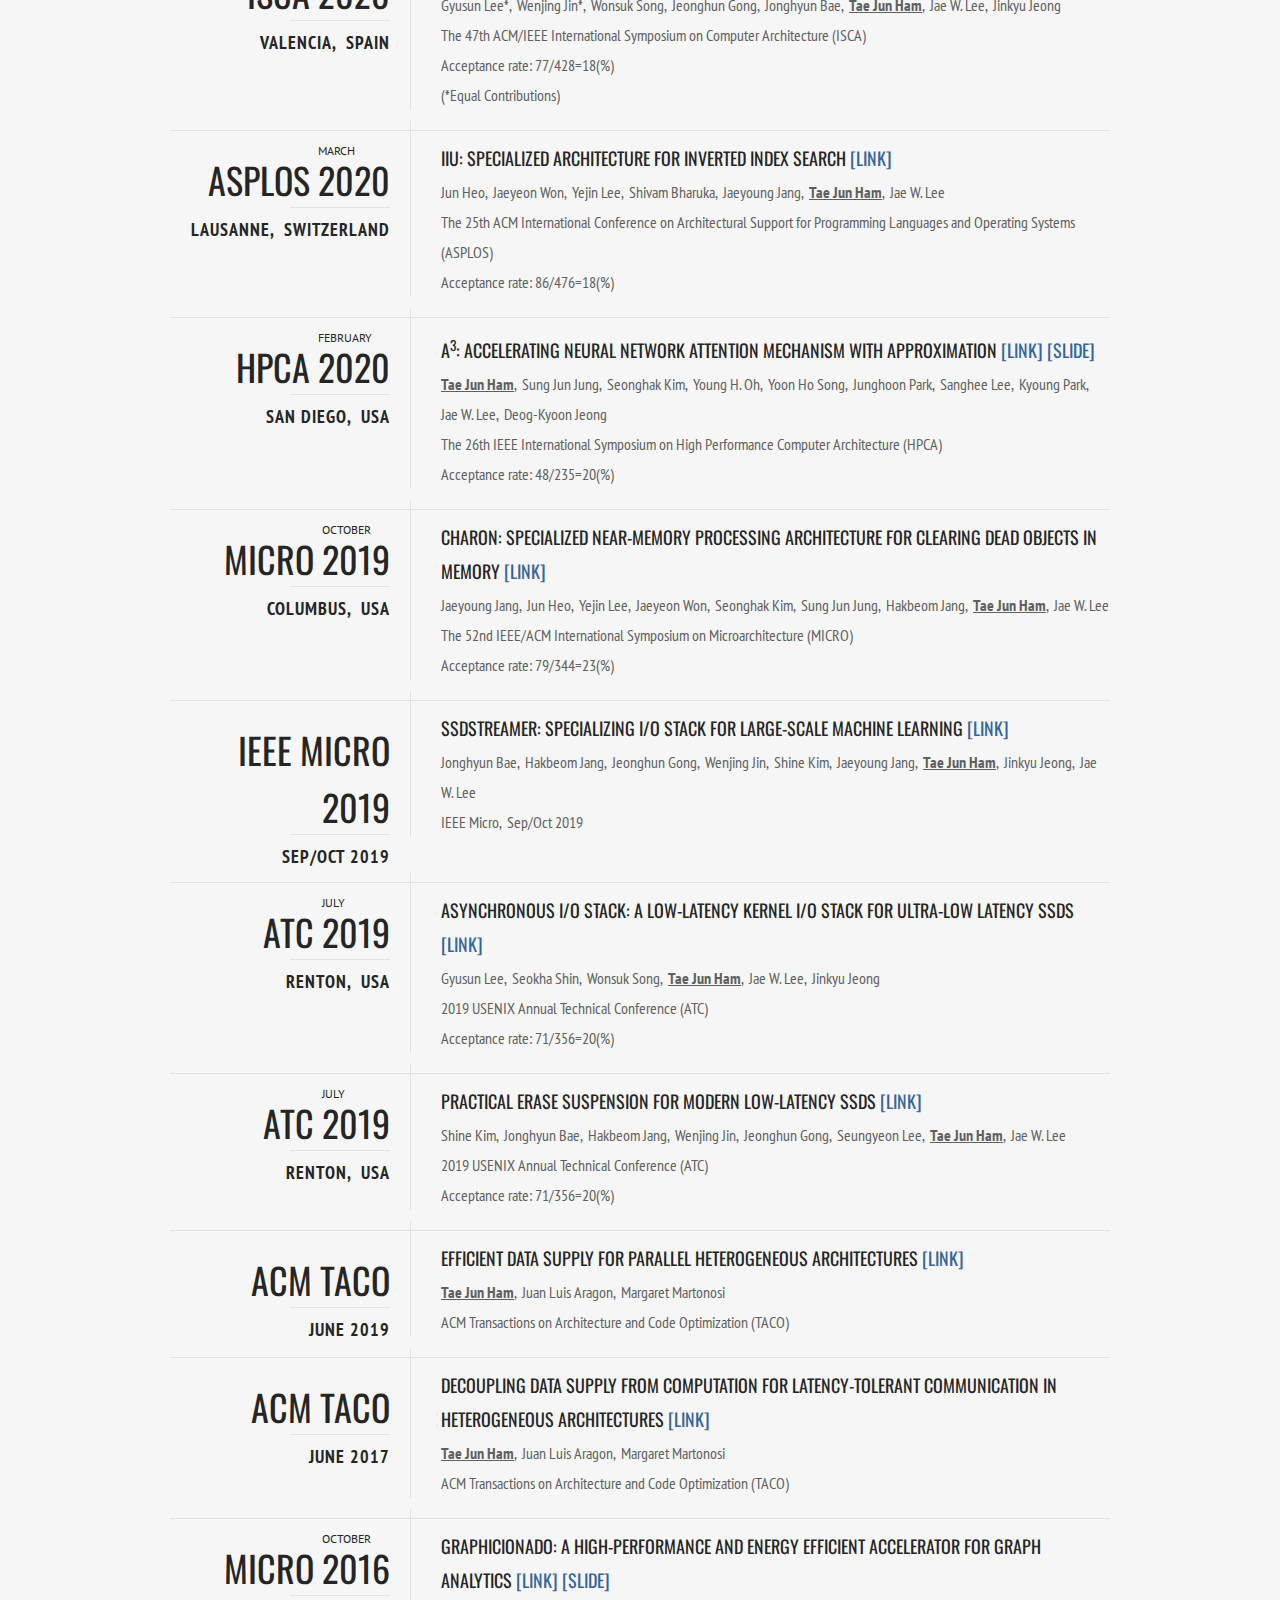
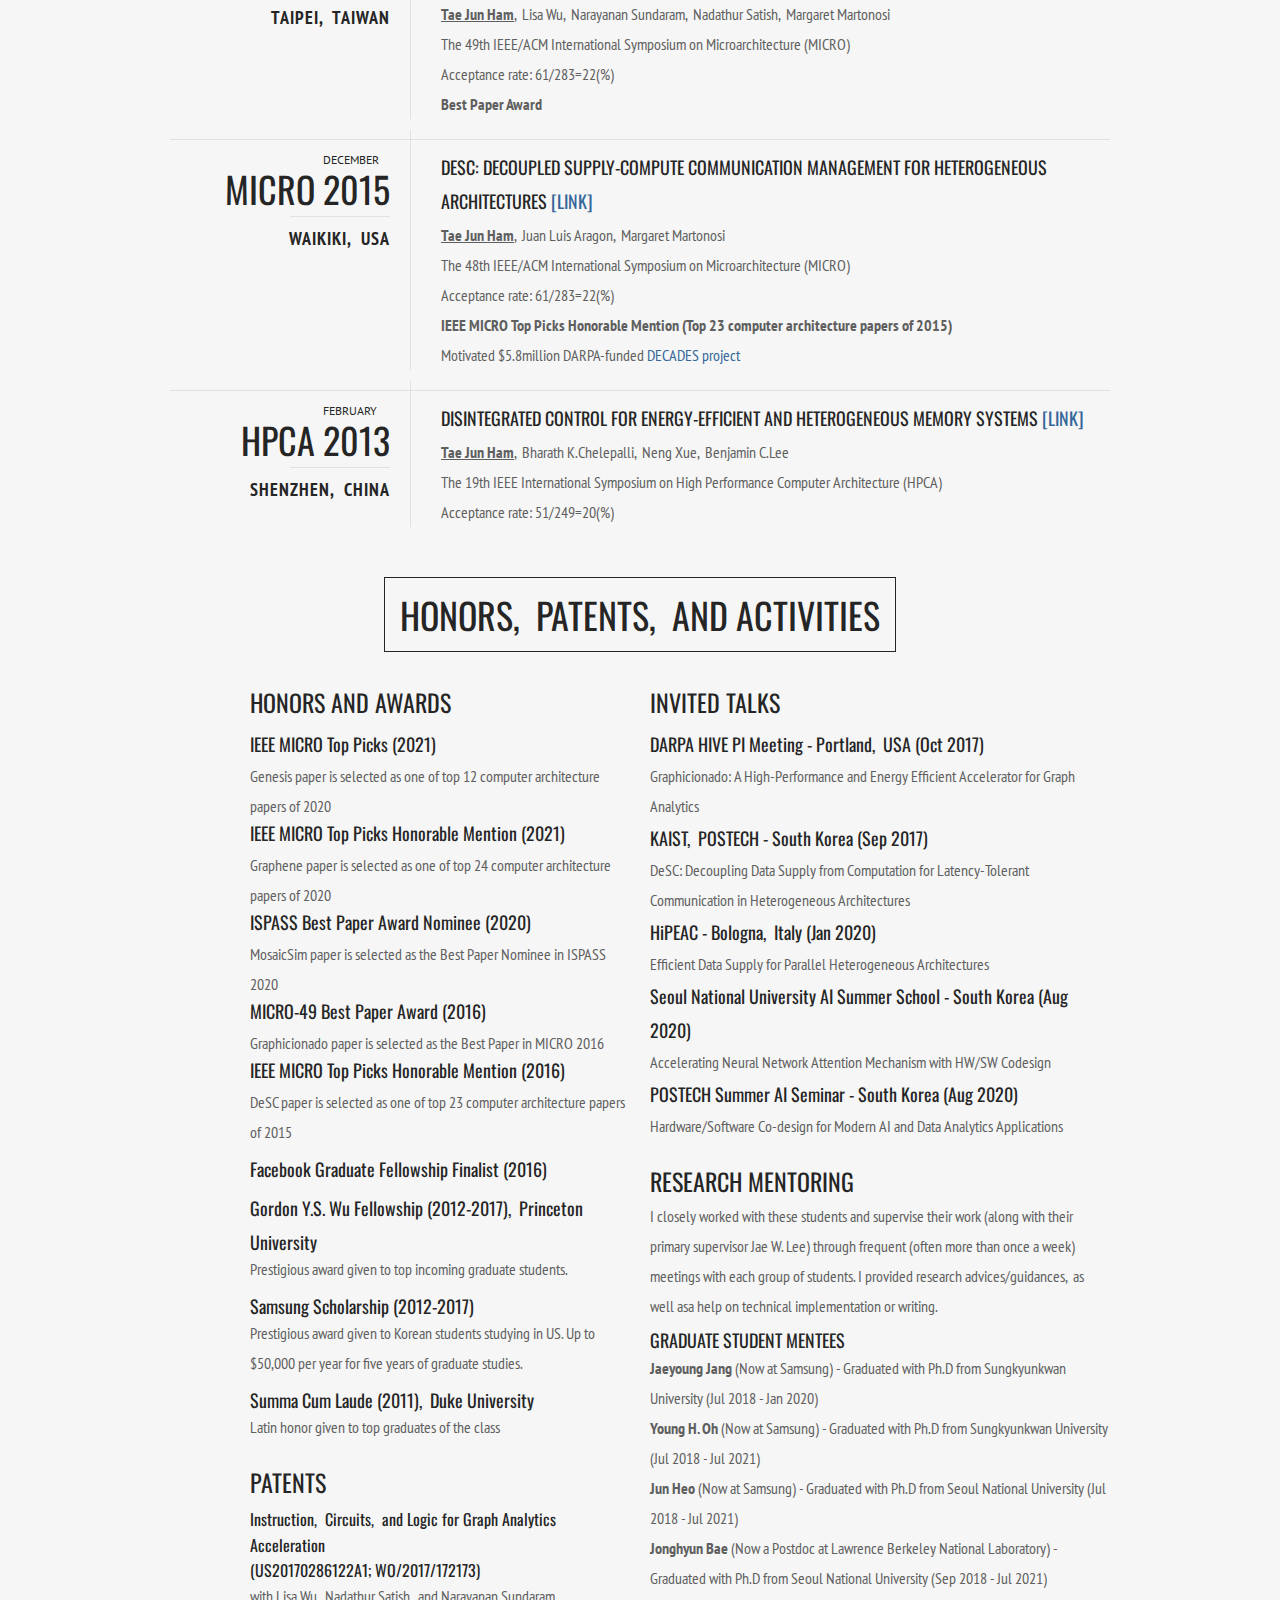
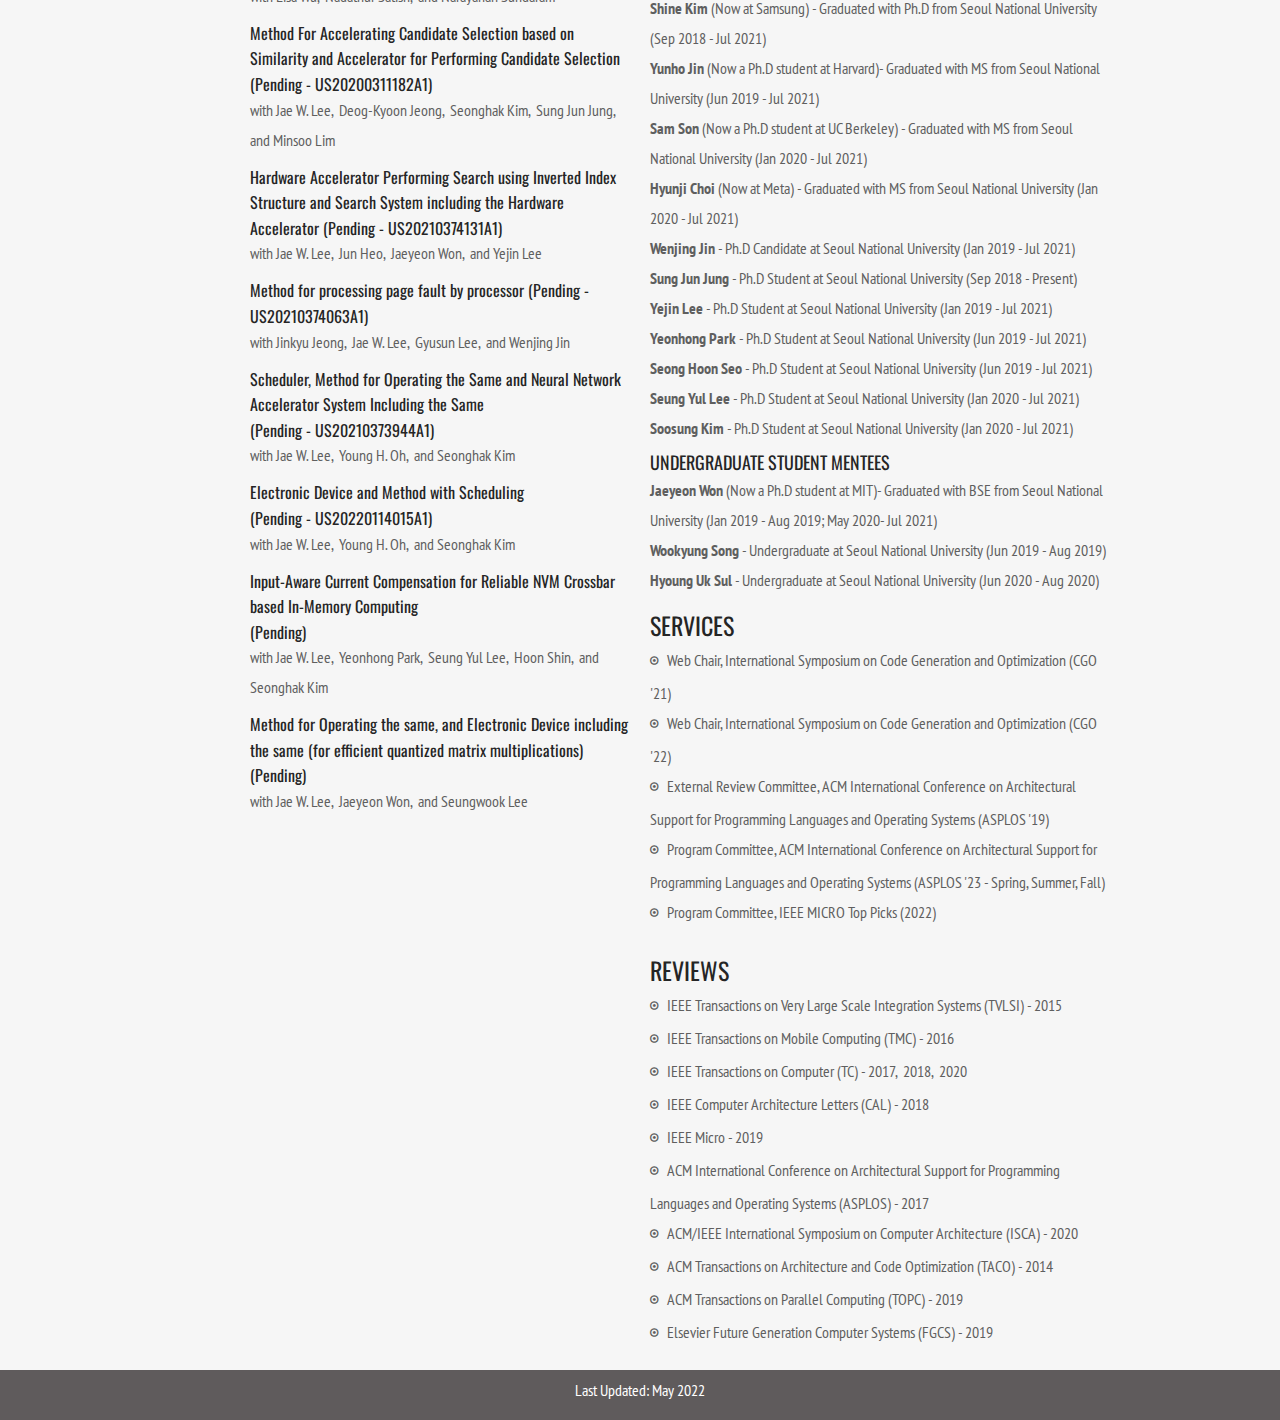
==== commit 8c115236: "update2" ====
--- a/index.html
+++ b/index.html
@@ -145,8 +145,10 @@
                     </div><!-- end .span4 -->
                     <div class="span5">
                         <h3 class="text-uppercase">About Me</h3>
-                        <p>Tae Jun is currently a senior software engineer at Google. Before joining Google, Tae Jun was a postdoctoral researcher at Seoul National University. Tae Jun received his B.S.E degree from Duke University and received his master's and Ph.D. in Electrical Engineering from Princeton University under the supervision of Professor Margaret Martonosi. His main research area includes hardware-software co-design for emerging applications and data access optimizations across systems and architectures. He is the recipient of the Best Paper Award in MICRO-49, IEEE Micro Top Picks (including Honorable Mention) in 2016 and 2021, and Best Paper Award Nomination in ISPASS 2020. He is also the recipient of the Samsung Scholarship 2012-2017.
-                         </p> 
+                        <p>Tae Jun is currently a senior software engineer at Google. Before joining Google, Tae Jun was a postdoctoral researcher at Seoul National University. Tae Jun received his B.S.E degree from Duke University and received his master's and Ph.D. in Electrical Engineering from Princeton University under the supervision of Professor Margaret Martonosi. His main research area includes hardware-software co-design for emerging applications and data access optimizations across systems and architectures. </p>
+                        <p>
+                        Throughout his career, he published 30+ works in top computer architecture and systems venues (ISCA, ASPLOS, MICRO, HPCA, ATC, FAST, etc.). He is the recipient of the Best Paper Award in MICRO-49, IEEE Micro Top Picks (including Honorable Mention) in 2016 and 2021, and Best Paper Award Nomination in ISPASS 2020. He is also the recipient of the Samsung Scholarship 2012-2017.
+                        </p> 
                     </div><!-- end .span5 -->
                     <!-- end .span3 -->
                 </div><!-- end .row -->
@@ -459,6 +461,85 @@
                         <div class="cv-section-title">
                             <h1>
                                <span>
+                                    ECCV
+                                </span>
+                                <span>
+                                    2022
+                                    <small>October</small>
+                                </span>
+                            </h1>
+                            <h3>Tel-aviv, Israel</h3> 
+                        </div><!-- end .cv-section-title -->
+                    </div><!-- end .span3 -->
+                    <div class="span9">
+                        <div class="cv-item">
+                            <h3 class="text-uppercase" style="margin-bottom:2px">
+                            L3: Accelerator-Friendly Lossless Image Format for High-Resolution, High-Throughput DNN Training</h3>
+                            <p>
+                                Jonghyun Bae,&nbsp; Woohyeon Baek,&nbsp; <span style="font-weight:700"><u>Tae Jun Ham</u></span>,&nbsp; and Jae W. Lee <br>
+                                European Conference on Computer Vision (ECCV) <br>
+                                Acceptance rate: 1650/5803=28(%) <br>
+                            </p>
+                        </div><!-- end .cv-item -->
+                    </div><!-- end .span9 -->
+                </div><!-- end .cv-section -->
+                <div class="row cv-section">
+                    <div class="span3">
+                        <div class="cv-section-title">
+                            <h1>
+                               <span>
+                                    IEEE
+                                </span>
+                                <span>
+                                    TC
+                                    <small></small>
+                                </span>
+                            </h1>
+                            <h3>August 2022</h3> 
+                        </div><!-- end .cv-section-title -->
+                    </div><!-- end .span3 -->
+                    <div class="span9">
+                        <div class="cv-item"> 
+                            <h3 class="text-uppercase" style="margin-bottom:2px">
+                            Architecting a Flash-based Storage System for Low-cost Inference of Extreme-scale DNNs</h3>
+                            <p>
+                                Yunho Jin,&nbsp; Shine Kim,&nbsp; <span style="font-weight:700"><u>Tae Jun Ham</u></span>,&nbsp; and Jae W. Lee <br>
+                                IEEE Transactions on Computers (TC) <br>
+                            </p>
+                        </div><!-- end .cv-item -->
+                    </div><!-- end .span9 -->
+                </div><!-- end .cv-section -->
+                 <div class="row cv-section">
+                    <div class="span3">
+                        <div class="cv-section-title">
+                            <h1>
+                               <span>
+                                    ACM
+                                </span>
+                                <span>
+                                    TECS
+                                    <small></small>
+                                </span>
+                            </h1>
+                            <h3>March 2022</h3> 
+                        </div><!-- end .cv-section-title -->
+                    </div><!-- end .span3 -->
+                    <div class="span9">
+                        <div class="cv-item"> 
+                            <h3 class="text-uppercase" style="margin-bottom:2px">
+                            MaPHeA: A Lightweight Memory Hierarchy-aware Profile-guided Heap Allocation</h3>
+                            <p>
+                                Deok-Jae Oh,&nbsp; Yaebin Moon,&nbsp; Do Kyu Ham,&nbsp; <span style="font-weight:700"><u>Tae Jun Ham</u></span>,&nbsp; Yongjun Park,&nbsp; Jae W. Lee,&nbsp; Jung Ho Ahn,&nbsp; and Eojin Lee <br>
+                                ACM Transactions on Embedded Computing Systems (TECS) <br>
+                            </p>
+                        </div><!-- end .cv-item -->
+                    </div><!-- end .span9 -->
+                </div><!-- end .cv-section -->
+                <div class="row cv-section">
+                    <div class="span3">
+                        <div class="cv-section-title">
+                            <h1>
+                               <span>
                                     MLSys
                                 </span>
                                 <span>
@@ -582,8 +663,7 @@
                             MaPHeA: A Lightweight Memory Hierarchy-aware Profile-guided Heap Allocation</h3>
                             <p>
                                 Deok-Jae Oh,&nbsp; Yaebin Moon,&nbsp; Eojin Lee,&nbsp; <span style="font-weight:700"><u>Tae Jun Ham</u></span>,&nbsp; Jae W. Lee,&nbsp; Jung Ho Ahn<br>
-                                USENIX Annual Technical Conference (ATC) <br>
-                                Acceptance rate: 64/341=19(%) <br>
+                                ACM SIGPLAN/SIGBED International Conference on Languages, Compilers, and Tools for Embedded Systems (LCTES) <br>
                             </p>
                         </div><!-- end .cv-item -->
                     </div><!-- end .span9 -->
@@ -1281,19 +1361,23 @@
                             <p> with Lisa Wu,&nbsp; Nadathur Satish,&nbsp; and Narayanan Sundaram </p>  
                         </div><!-- end .row -->
                         <div class="row" style="margin-top:-5px">
-                            <h4 style="margin-top:-10px; margin-bottom:-3px; line-height:1.6"> Method For Accelerating Candidate Selection based on Similarity and Accelerator for Performing Candidate Selection <br> (Pending - Application No. 16/270.054)</h4>
+                            <h4 style="margin-top:-10px; margin-bottom:-3px; line-height:1.6"> Method For Accelerating Candidate Selection based on Similarity and Accelerator for Performing Candidate Selection <br> (Pending - US20200311182A1)</h4>
                             <p> with Jae W. Lee,&nbsp; Deog-Kyoon Jeong,&nbsp; Seonghak Kim,&nbsp; Sung Jun Jung,&nbsp; and Minsoo Lim</p>  
                         </div><!-- end .row -->
                         <div class="row" style="margin-top:-5px">
-                            <h4 style="margin-top:-10px; margin-bottom:-3px; line-height:1.6"> Hardware Accelerator Performing Search using Inverted Index Structure and Search System including the Hardware Accelerator (Pending - Application No. 17/118.085)</h4>
+                            <h4 style="margin-top:-10px; margin-bottom:-3px; line-height:1.6"> Hardware Accelerator Performing Search using Inverted Index Structure and Search System including the Hardware Accelerator (Pending - US20210374131A1)</h4>
                             <p> with Jae W. Lee,&nbsp; Jun Heo,&nbsp; Jaeyeon Won,&nbsp; and Yejin Lee </p>  
                         </div><!-- end .row -->
                         <div class="row" style="margin-top:-5px">
-                            <h4 style="margin-top:-10px; margin-bottom:-3px; line-height:1.6"> Hardware-based Demand Paging Technique (Pending - Application No. 16/950,370)</h4>
+                            <h4 style="margin-top:-10px; margin-bottom:-3px; line-height:1.6"> Method for processing page fault by processor (Pending - US20210374063A1)</h4>
                             <p> with Jinkyu Jeong,&nbsp; Jae W. Lee,&nbsp; Gyusun Lee,&nbsp; and Wenjing Jin </p>  
                         </div><!-- end .row -->
                         <div class="row" style="margin-top:-5px">
-                            <h4 style="margin-top:-10px; margin-bottom:-3px; line-height:1.6"> Scheduler, Method for Operating the same and Neural Network Accelerator System including the same <br> (Pending - Applicatioin No. 17/170.109)</h4>
+                            <h4 style="margin-top:-10px; margin-bottom:-3px; line-height:1.6"> Scheduler, Method for Operating the Same and Neural Network Accelerator System Including the Same <br> (Pending - US20210373944A1)</h4>
+                            <p> with Jae W. Lee,&nbsp; Young H. Oh,&nbsp; and Seonghak Kim</p>  
+                        </div><!-- end .row -->
+                        <div class="row" style="margin-top:-5px">
+                            <h4 style="margin-top:-10px; margin-bottom:-3px; line-height:1.6"> Electronic Device and Method with Scheduling <br> (Pending - US20220114015A1)</h4>
                             <p> with Jae W. Lee,&nbsp; Young H. Oh,&nbsp; and Seonghak Kim</p>  
                         </div><!-- end .row -->
                         <div class="row" style="margin-top:-5px">
@@ -1334,24 +1418,25 @@
                         <p> Hardware/Software Co-design for Modern AI and Data Analytics Applications
                         <h2 class="text-uppercase" style="margin-top:0px"> Research Mentoring </h2>
                         <div class="row" style="margin-top:-30px">
-                        I closely work with these students and supervise their work (along with their primary supervisor Jae W. Lee) through frequent (often more than once a week) meetings with each group of students. I provide advices and help on research,&nbsp; technical implementation,&nbsp; and writing. <br>
+                        I closely worked with these students and supervise their work (along with their primary supervisor Jae W. Lee) through frequent (often more than once a week) meetings with each group of students. I provided research advices/guidances,&nbsp; as well asa help on technical implementation or writing. <br>
                         <h3 class="text-uppercase" style="margin-top:2px;margin-bottom:-4px">Graduate Student Mentees</h3>
-                        <span style="font-weight:700">Jaeyoung Jang</span> - Graduated with Ph.D from Sungkyunkwan University (Jul 2018 - Jan 2020)<br>
-                        <span style="font-weight:700">Young H. Oh</span> - Graduated with Ph.D from Sungkyunkwan University (Jul 2018 - Jul 2021)<br>
-                        <span style="font-weight:700">Jun Heo</span> - Graduated with Ph.D from Seoul National University (Jul 2018 - Jul 2021)<br>
-                        <span style="font-weight:700">Jonghyun Bae</span> -Graduated with Ph.D from Seoul National University (Sep 2018 - Jul 2021)<br>
-                        <span style="font-weight:700">Shine Kim</span> - Graduated with Ph.D from Seoul National University (Sep 2018 - Jul 2021)<br>
+                        <span style="font-weight:700">Jaeyoung Jang</span> (Now at Samsung) - Graduated with Ph.D from Sungkyunkwan University (Jul 2018 - Jan 2020)<br>
+                        <span style="font-weight:700">Young H. Oh</span> (Now at Samsung)  - Graduated with Ph.D from Sungkyunkwan University (Jul 2018 - Jul 2021)<br>
+                        <span style="font-weight:700">Jun Heo</span> (Now at Samsung)  - Graduated with Ph.D from Seoul National University (Jul 2018 - Jul 2021)<br>
+                        <span style="font-weight:700">Jonghyun Bae</span> (Now a Postdoc at Lawrence Berkeley National Laboratory)  -Graduated with Ph.D from Seoul National University (Sep 2018 - Jul 2021)<br>
+                        <span style="font-weight:700">Shine Kim</span> (Now at Samsung) - Graduated with Ph.D from Seoul National University (Sep 2018 - Jul 2021)<br>
+                        <span style="font-weight:700">Yunho Jin</span> (Now a Ph.D student at Harvard)- Graduated with MS from Seoul National University (Jun 2019 - Jul 2021)<br>
+                        <span style="font-weight:700">Sam Son </span> (Now a Ph.D student at UC Berkeley) - Graduated with MS from Seoul National University (Jan 2020 - Jul 2021)<br>
+                        <span style="font-weight:700">Hyunji Choi</span> (Now at Meta) - Graduated with MS from Seoul National University (Jan 2020 - Jul 2021)<br>
                         <span style="font-weight:700">Wenjing Jin</span> - Ph.D Candidate at Seoul National University (Jan 2019 - Jul 2021)<br>
                         <span style="font-weight:700">Sung Jun Jung</span> - Ph.D Student at Seoul National University (Sep 2018 - Present)<br>
                         <span style="font-weight:700">Yejin Lee</span> - Ph.D Student at Seoul National University (Jan 2019 - Jul 2021)<br>
                         <span style="font-weight:700">Yeonhong Park</span> - Ph.D Student at Seoul National University (Jun 2019 - Jul 2021)<br>
                         <span style="font-weight:700">Seong Hoon Seo</span> - Ph.D Student at Seoul National University (Jun 2019 - Jul 2021)<br>
-                        <span style="font-weight:700">Yunho Jin</span> - Ph.D Student at Seoul National University (Jun 2019 - Jul 2021)<br>
-                        <span style="font-weight:700">Sam Son </span> - Ph.D Student at Seoul National University (Jan 2020 - Jul 2021)<br>
                         <span style="font-weight:700">Seung Yul Lee </span> - Ph.D Student at Seoul National University (Jan 2020 - Jul 2021)<br>
                         <span style="font-weight:700">Soosung Kim</span> - Ph.D Student at Seoul National University (Jan 2020 - Jul 2021)<br>
                         <h3 class="text-uppercase" style="margin-top:2px;margin-bottom:-4px">Undergraduate Student Mentees</h3>
-                        <span style="font-weight:700">Jaeyeon Won</span> - Undergraduate at Seoul National University (Jan 2019 - Aug 2019; May 2020- Jul 2021)<br>
+                        <span style="font-weight:700">Jaeyeon Won</span> (Now a Ph.D student at MIT)- Graduated with BSE from Seoul National University (Jan 2019 - Aug 2019; May 2020- Jul 2021)<br>
                         <span style="font-weight:700">Wookyung Song</span> - Undergraduate at Seoul National University (Jun 2019 - Aug 2019)<br>
                         <span style="font-weight:700">Hyoung Uk Sul</span> - Undergraduate at Seoul National University (Jun 2020 - Aug 2020)<br>
                         </div>
@@ -1359,6 +1444,10 @@
                         <div class="row" style="margin-top:-30px">
                         <ul class="pin"> 
                         <li>Web Chair, International Symposium on Code Generation and Optimization (CGO '21)</li>
+                        <li>Web Chair, International Symposium on Code Generation and Optimization (CGO '22)</li>
+                        <li>External Review Committee, ACM International Conference on Architectural Support for Programming Languages and Operating Systems (ASPLOS '19) </li>
+                        <li>Program Committee, ACM International Conference on Architectural Support for Programming Languages and Operating Systems (ASPLOS '23 - Spring, Summer, Fall) </li>
+                        <li>Program Committee, IEEE MICRO Top Picks (2022) </li>
                         </div>
                         <h2 class="text-uppercase" style="margin-top:10px"> Reviews </h2>
                             <div class="row" style="margin-top:-30px">
@@ -1368,19 +1457,20 @@
                                     <li>IEEE Transactions on Computer (TC) - 2017,&nbsp; 2018,&nbsp; 2020</li>
                                     <li>IEEE Computer Architecture Letters (CAL) - 2018</li>
                                     <li>IEEE Micro - 2019</li>
-                                    <li>ACM International Conference on Architectural Support for Programming Languages and Operating Systems (ASPLOS) - 2017,&nbsp; 2019 (ERC)</li>
+                                    <li>ACM International Conference on Architectural Support for Programming Languages and Operating Systems (ASPLOS) - 2017</li>
                                     <li>ACM/IEEE International Symposium on Computer Architecture (ISCA) - 2020</li>
                                     <li>ACM Transactions on Architecture and Code Optimization (TACO) - 2014</li>
                                     <li>ACM Transactions on Parallel Computing (TOPC) - 2019</li>
                                     <li>Elsevier Future Generation Computer Systems (FGCS) - 2019</li>
                             </ul>
                         </div>
+                        <!--
                         <h2 class="text-uppercase" style="margin-top:-10px"> Teaching </h2>
                         <div class="row" style="margin-top:-30px">
                             <ul class="pin">                                    
                                     <li>Teaching Assistant for ELE301 Designing Real Systems (Princeton)</li>
                             </ul>
-                        </div>
+                        </div>-->
                     </div><!-- end .span6 -->
                 </div><!-- end .row -->
             </div><!-- end #skils -->
@@ -1388,7 +1478,7 @@
                 <!-- /// FOOTER     ///////////////////////////////////////////////////////////////////////////////////////// -->
                     <div class="row">
                         <div class="span12" style="height:40px">
-                            <p class="text-center last">Last Updated: Jan 2022</p>
+                            <p class="text-center last">Last Updated: May 2022</p>
                         </div><!-- end .span12 -->
                     </div><!-- end .row -->
                 <!-- //////////////////////////////////////////////////////////////////////////////////////////////////////// -->
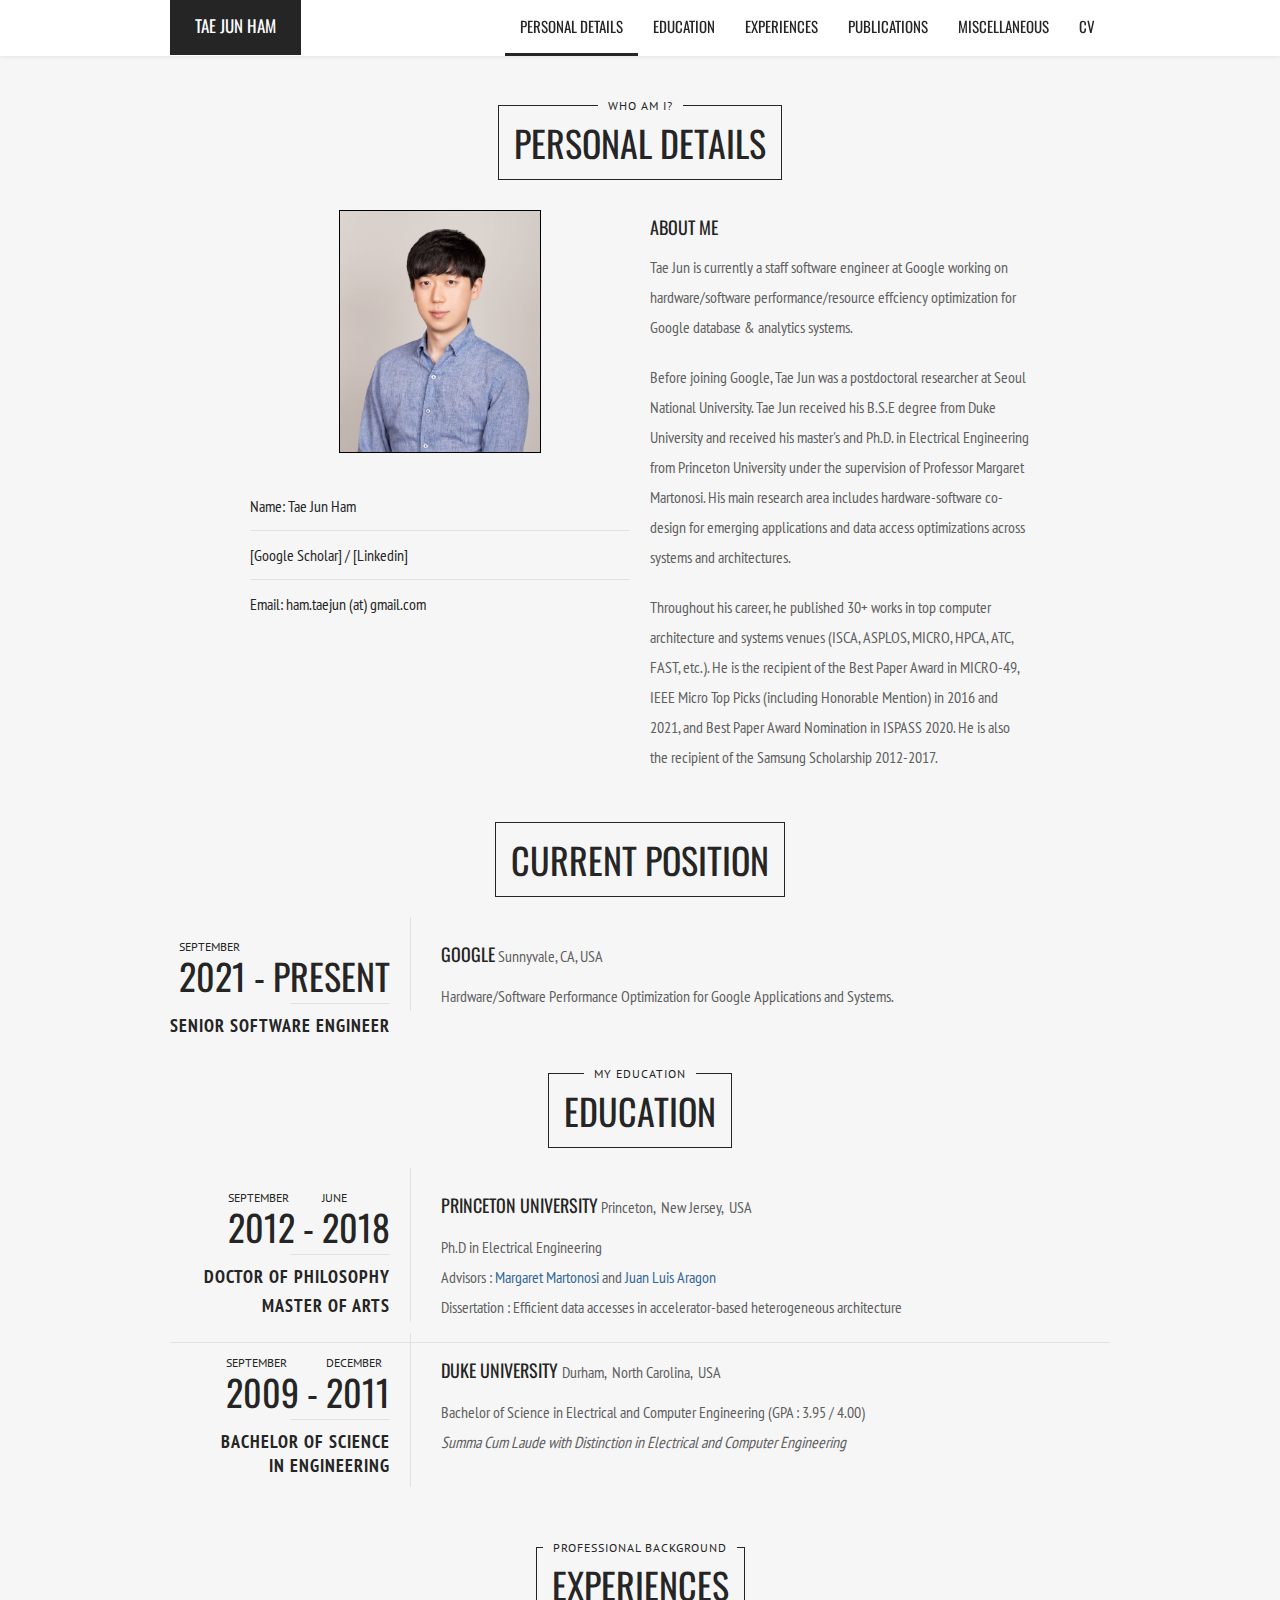
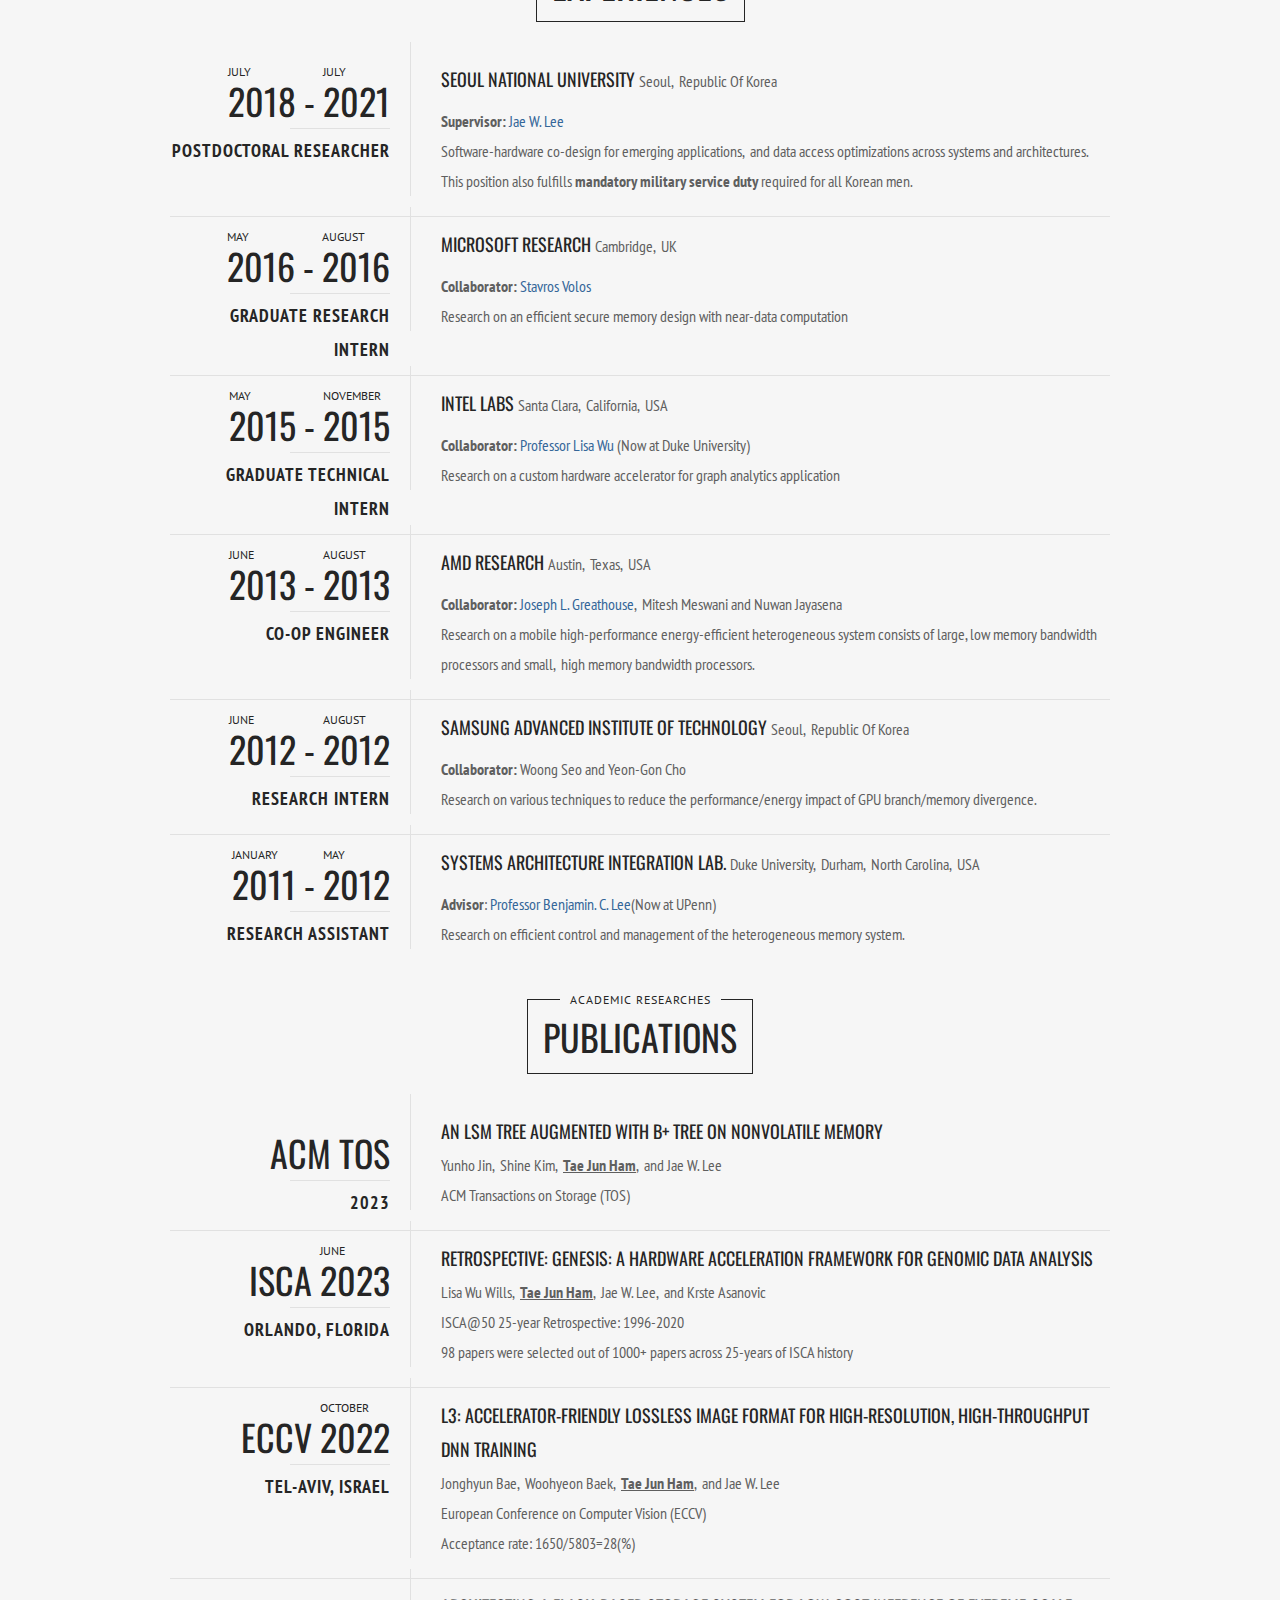
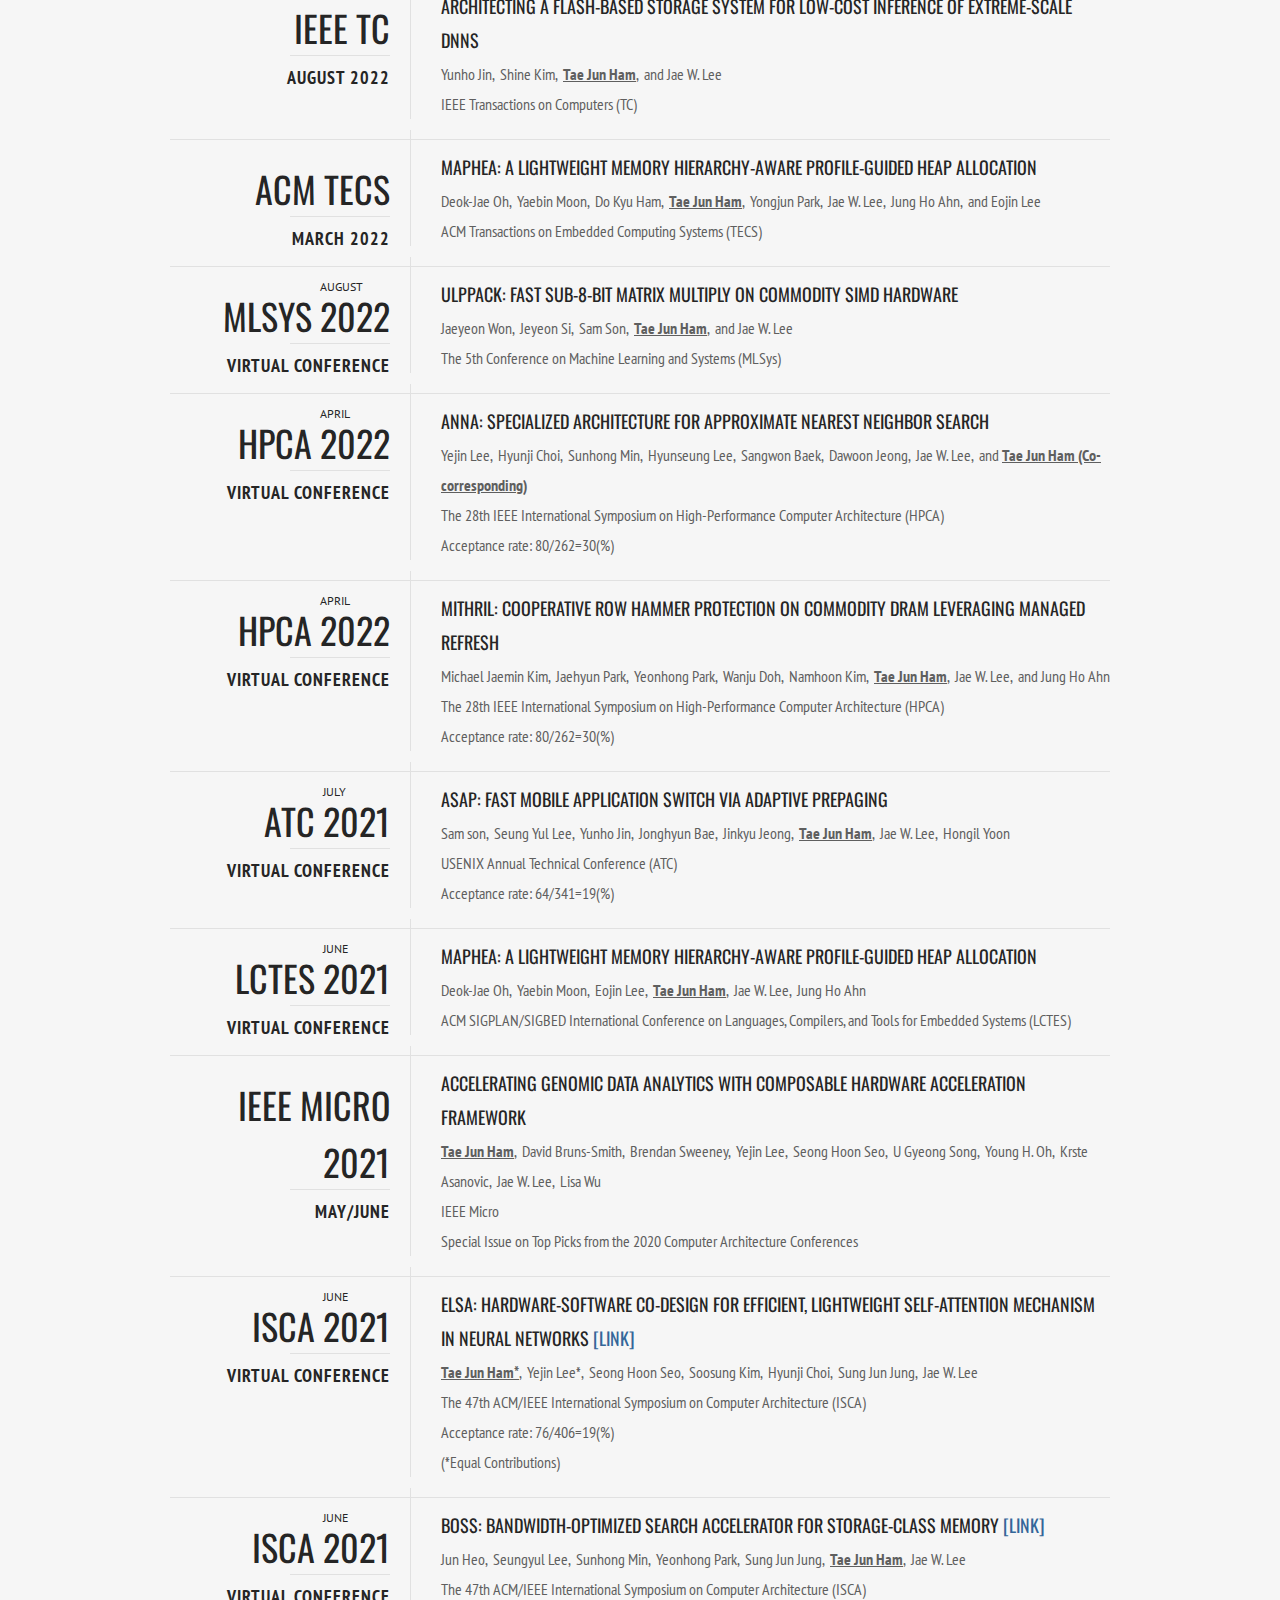
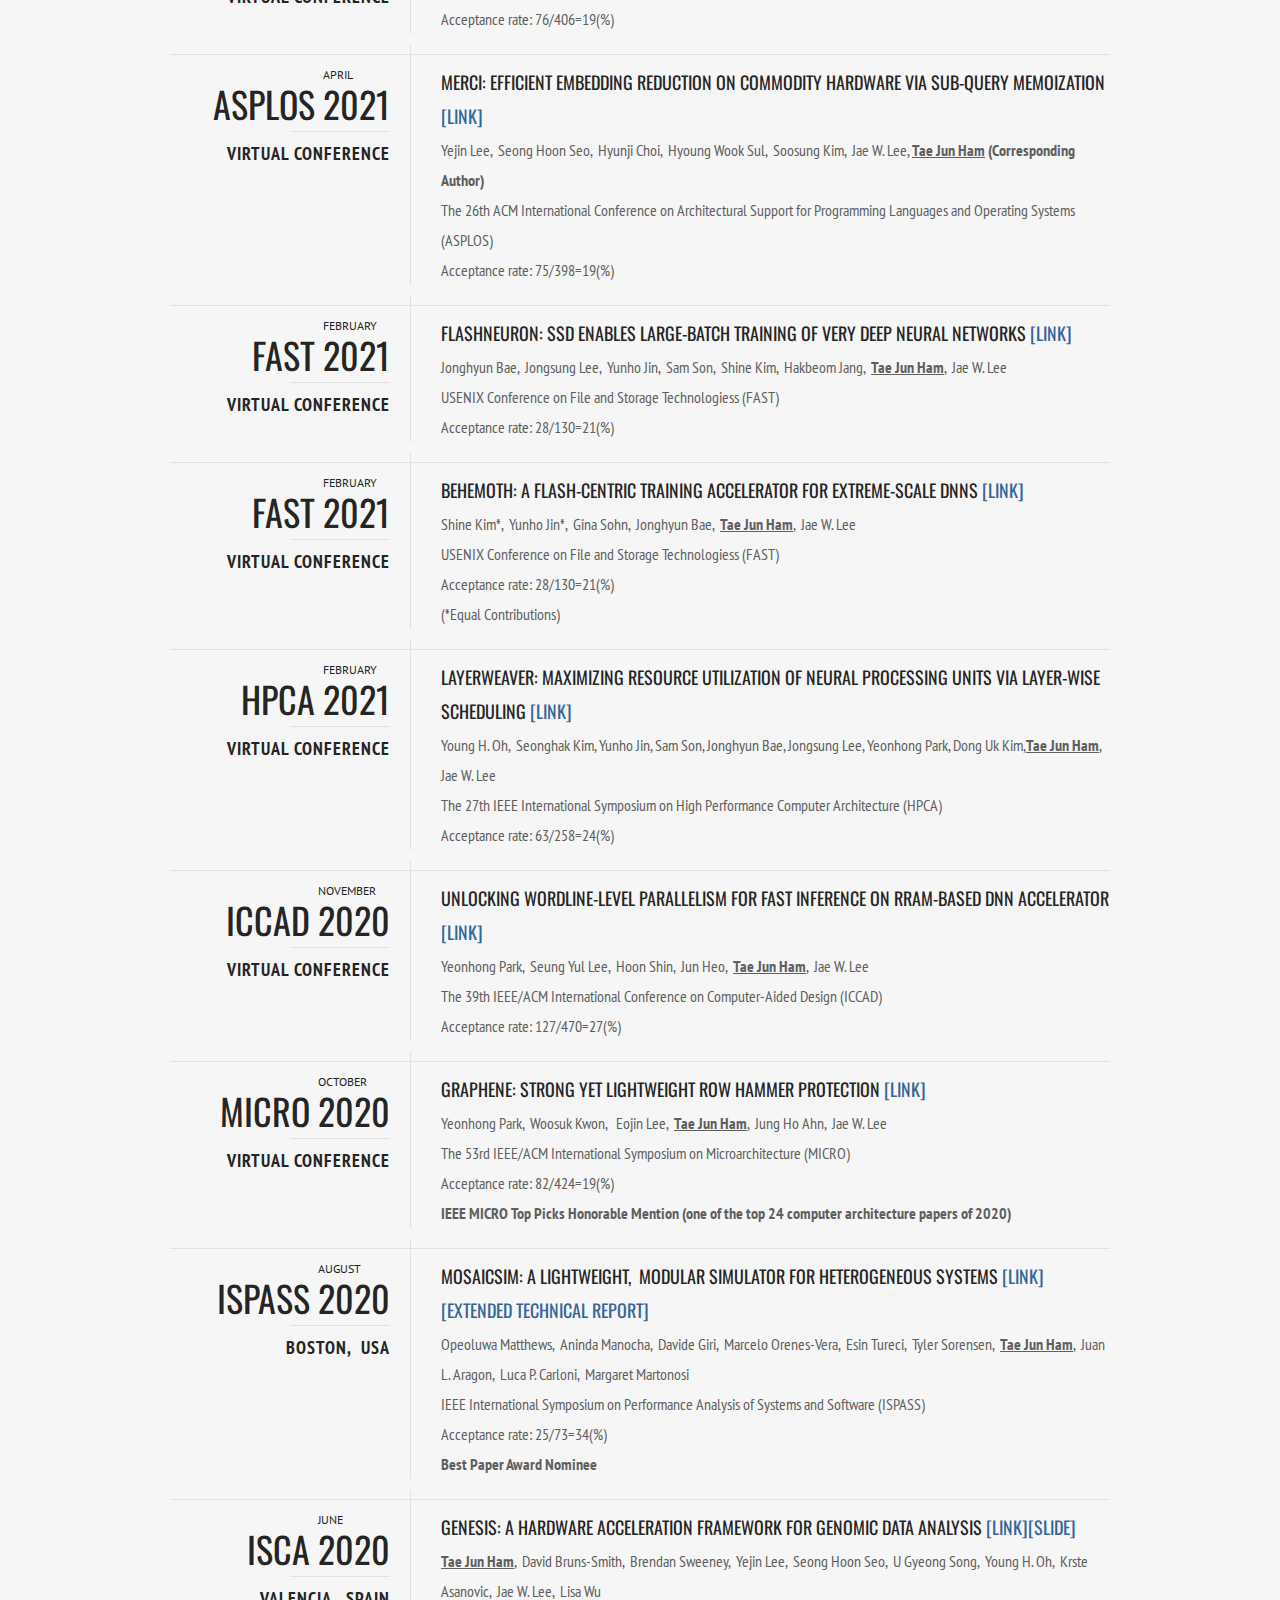
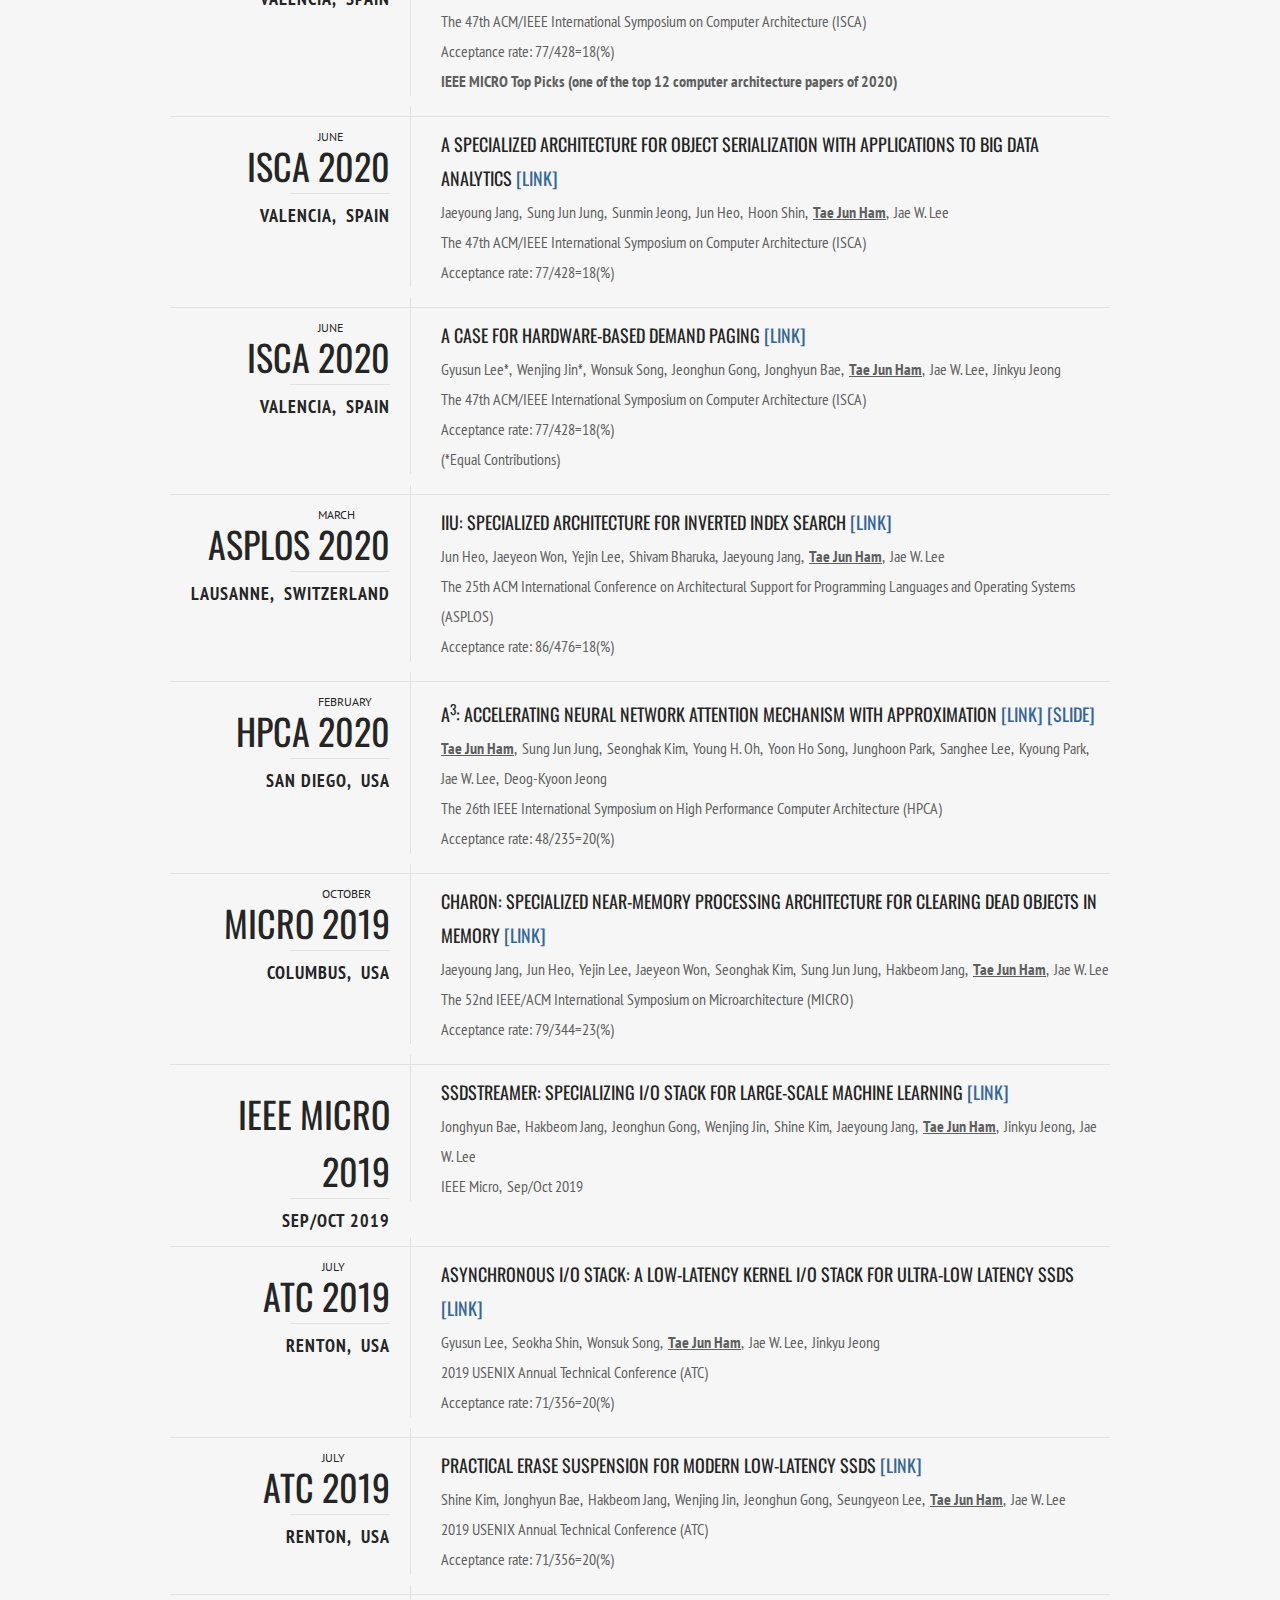
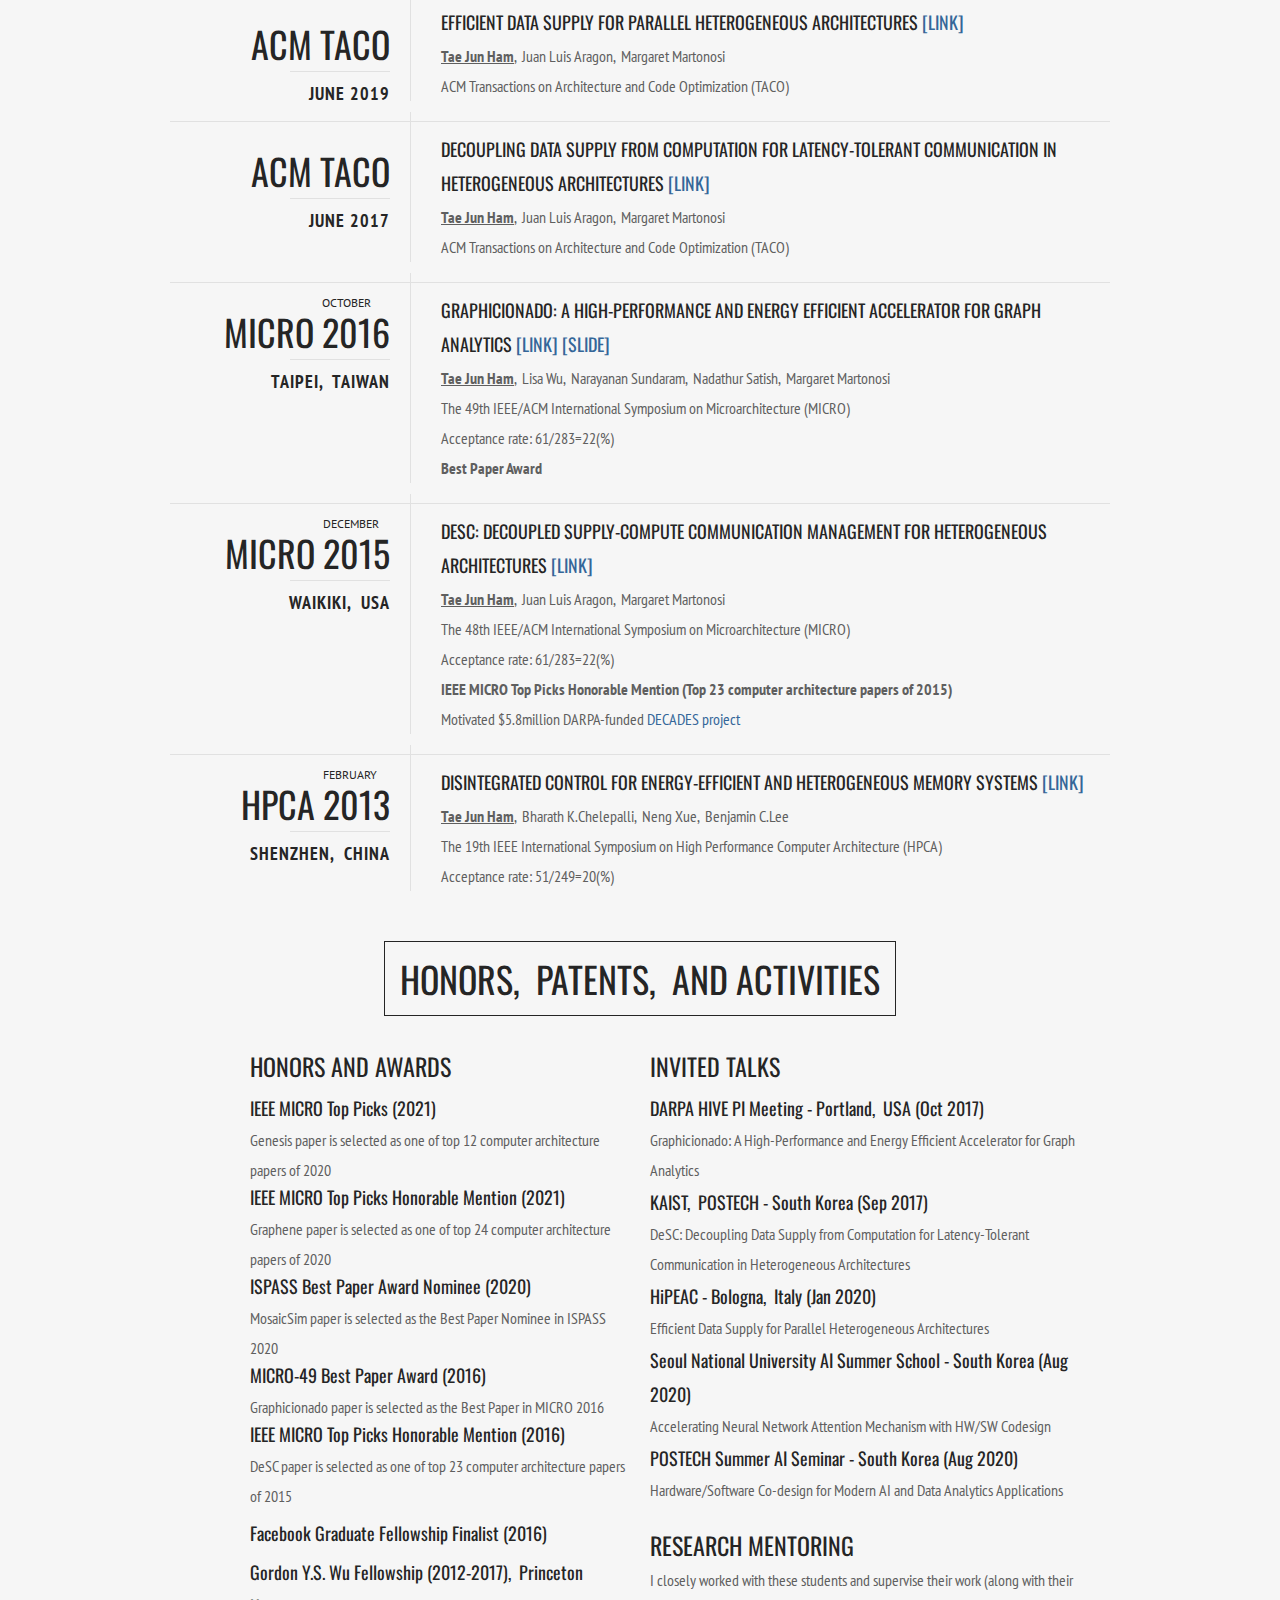
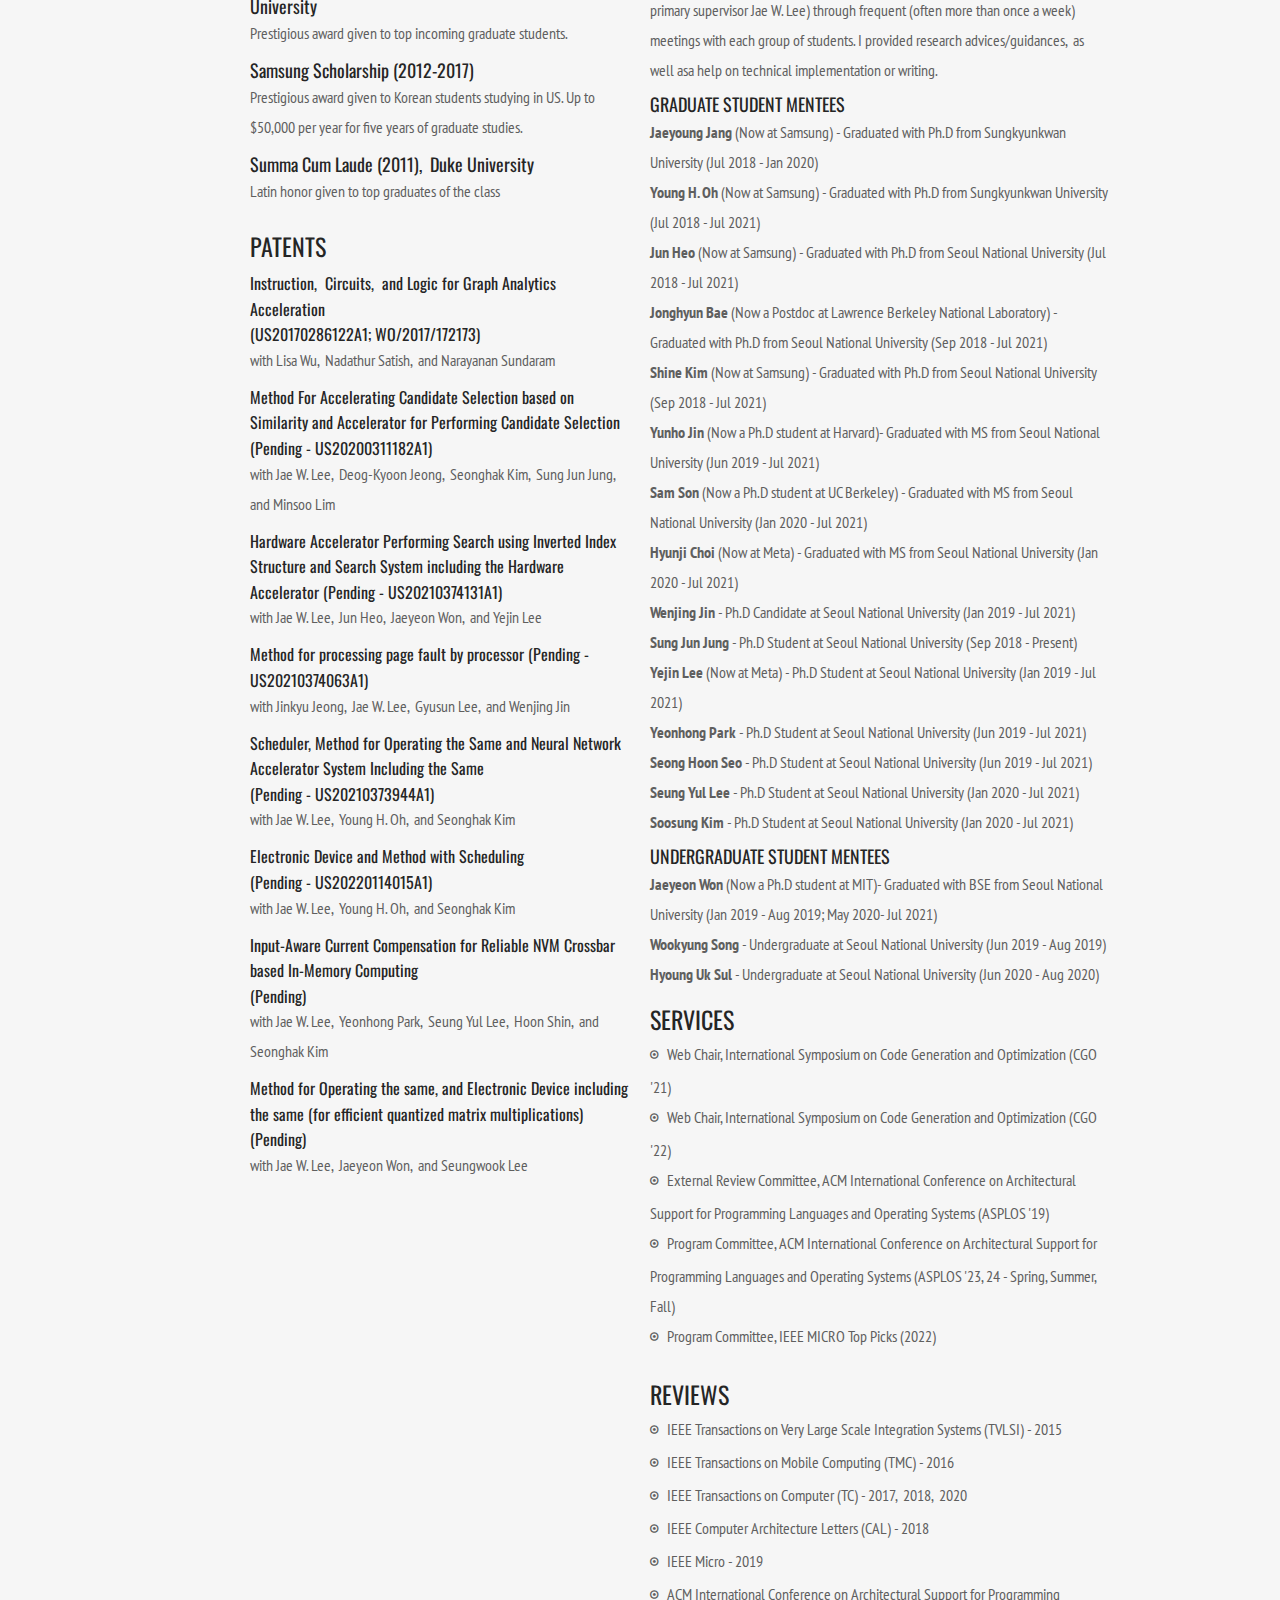
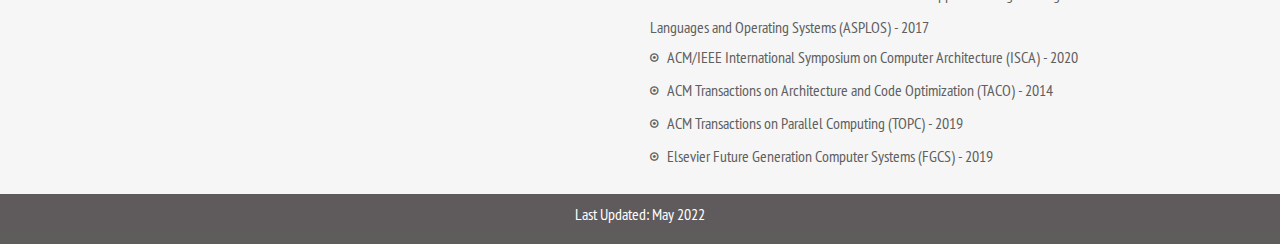
==== commit 392ae4ff: "update" ====
--- a/index.html
+++ b/index.html
@@ -12,8 +12,8 @@
 <meta http-equiv="X-UA-Compatible" content="IE=edge,chrome=1,requiresActiveX=true">
 <meta charset="utf-8">
 <meta name="viewport" content="width=device-width,&nbsp; initial-scale=1,&nbsp; maximum-scale=1,&nbsp; user-scalable=0"/> 
-<title> Tae Jun Ham :: Senior Software Engineer in Google </title>
-<meta name="description" content="Tae Jun Ham -  Senior Software Engineer in Google">
+<title> Tae Jun Ham :: Staff Software Engineer in Google </title>
+<meta name="description" content="Tae Jun Ham -  Staff Software Engineer in Google">
 <meta name="theme-color" content="#ffffff">
 <!-- /// Template CSS ////////  -->
 <link rel="stylesheet" href="_layout/css/base.css">
@@ -57,7 +57,7 @@
                             <div class="span12 text-center">
                                 <div class="headline">
                                     <h1>Tae Jun Ham</h1>
-                                    <p><span>Senior Graphic Designer</span></p>
+                                    <p><span>Staff Software Engineer</span></p>
                                 </div>
                             </div>
                         </div>
@@ -145,7 +145,10 @@
                     </div><!-- end .span4 -->
                     <div class="span5">
                         <h3 class="text-uppercase">About Me</h3>
-                        <p>Tae Jun is currently a senior software engineer at Google. Before joining Google, Tae Jun was a postdoctoral researcher at Seoul National University. Tae Jun received his B.S.E degree from Duke University and received his master's and Ph.D. in Electrical Engineering from Princeton University under the supervision of Professor Margaret Martonosi. His main research area includes hardware-software co-design for emerging applications and data access optimizations across systems and architectures. </p>
+                        <p>Tae Jun is currently a staff software engineer at Google working on hardware/software performance/resource effciency optimization for Google database & analytics systems.
+                        <p>
+                        Before joining Google, Tae Jun was a postdoctoral researcher at Seoul National University. Tae Jun received his B.S.E degree from Duke University and received his master's and Ph.D. in Electrical Engineering from Princeton University under the supervision of Professor Margaret Martonosi. His main research area includes hardware-software co-design for emerging applications and data access optimizations across systems and architectures. </p>
+                        </p>  
                         <p>
                         Throughout his career, he published 30+ works in top computer architecture and systems venues (ISCA, ASPLOS, MICRO, HPCA, ATC, FAST, etc.). He is the recipient of the Best Paper Award in MICRO-49, IEEE Micro Top Picks (including Honorable Mention) in 2016 and 2021, and Best Paper Award Nomination in ISPASS 2020. He is also the recipient of the Samsung Scholarship 2012-2017.
                         </p> 
@@ -456,6 +459,59 @@
                         </div><!-- end .headline -->
                     </div><!-- end .span12 -->
                 </div><!-- end .row -->
+               <div class="row cv-section">
+                    <div class="span3">
+                        <div class="cv-section-title">
+                            <h1>
+                               <span>
+                                    ACM
+                                </span>
+                                <span>
+                                    TOS
+                                    <small></small>
+                                </span>
+                            </h1>
+                            <h3>2023</h3> 
+                        </div><!-- end .cv-section-title -->
+                    </div><!-- end .span3 -->
+                    <div class="span9">
+                        <div class="cv-item"> 
+                            <h3 class="text-uppercase" style="margin-bottom:2px">
+                            An LSM Tree Augmented with B+ Tree on Nonvolatile Memory</h3>
+                            <p>
+                                Yunho Jin,&nbsp; Shine Kim,&nbsp; <span style="font-weight:700"><u>Tae Jun Ham</u></span>,&nbsp; and Jae W. Lee <br>
+                                ACM Transactions on Storage (TOS) <br>
+                            </p>
+                        </div><!-- end .cv-item -->
+                    </div><!-- end .span9 -->
+                </div><!-- end .cv-section -->
+              <div class="row cv-section">
+                    <div class="span3">
+                        <div class="cv-section-title">
+                            <h1>
+                               <span>
+                                    ISCA
+                                </span>
+                                <span>
+                                    2023
+                                    <small>June</small>
+                                </span>
+                            </h1>
+                            <h3>Orlando, Florida</h3> 
+                        </div><!-- end .cv-section-title -->
+                    </div><!-- end .span3 -->
+                    <div class="span9">
+                        <div class="cv-item">
+                            <h3 class="text-uppercase" style="margin-bottom:2px">
+                            Retrospective: Genesis: A Hardware Acceleration Framework for Genomic Data Analysis</h3>
+                            <p>
+                                Lisa Wu Wills,&nbsp; <span style="font-weight:700"><u>Tae Jun Ham</u></span>,&nbsp; Jae W. Lee,&nbsp; and Krste Asanovic<br>
+                                ISCA@50 25-year Retrospective: 1996-2020 <br>
+                                98 papers were selected out of 1000+ papers across 25-years of ISCA history <br>
+                            </p>
+                        </div><!-- end .cv-item -->
+                    </div><!-- end .span9 -->
+                </div><!-- end .cv-section -->
                 <div class="row cv-section">
                     <div class="span3">
                         <div class="cv-section-title">
@@ -1430,7 +1486,7 @@
                         <span style="font-weight:700">Hyunji Choi</span> (Now at Meta) - Graduated with MS from Seoul National University (Jan 2020 - Jul 2021)<br>
                         <span style="font-weight:700">Wenjing Jin</span> - Ph.D Candidate at Seoul National University (Jan 2019 - Jul 2021)<br>
                         <span style="font-weight:700">Sung Jun Jung</span> - Ph.D Student at Seoul National University (Sep 2018 - Present)<br>
-                        <span style="font-weight:700">Yejin Lee</span> - Ph.D Student at Seoul National University (Jan 2019 - Jul 2021)<br>
+                        <span style="font-weight:700">Yejin Lee</span> (Now at Meta) - Ph.D Student at Seoul National University (Jan 2019 - Jul 2021)<br>
                         <span style="font-weight:700">Yeonhong Park</span> - Ph.D Student at Seoul National University (Jun 2019 - Jul 2021)<br>
                         <span style="font-weight:700">Seong Hoon Seo</span> - Ph.D Student at Seoul National University (Jun 2019 - Jul 2021)<br>
                         <span style="font-weight:700">Seung Yul Lee </span> - Ph.D Student at Seoul National University (Jan 2020 - Jul 2021)<br>
@@ -1446,7 +1502,7 @@
                         <li>Web Chair, International Symposium on Code Generation and Optimization (CGO '21)</li>
                         <li>Web Chair, International Symposium on Code Generation and Optimization (CGO '22)</li>
                         <li>External Review Committee, ACM International Conference on Architectural Support for Programming Languages and Operating Systems (ASPLOS '19) </li>
-                        <li>Program Committee, ACM International Conference on Architectural Support for Programming Languages and Operating Systems (ASPLOS '23 - Spring, Summer, Fall) </li>
+                        <li>Program Committee, ACM International Conference on Architectural Support for Programming Languages and Operating Systems (ASPLOS '23, 24 - Spring, Summer, Fall) </li>
                         <li>Program Committee, IEEE MICRO Top Picks (2022) </li>
                         </div>
                         <h2 class="text-uppercase" style="margin-top:10px"> Reviews </h2>
@@ -1531,4 +1587,4 @@
     <!--<script src="http://maps.google.com/maps/api/js?sensor=false"></script>
     <script src="_layout/js/gmap/jquery.gmap.min.js"></script>-->
 </body>
-</html>+</html>
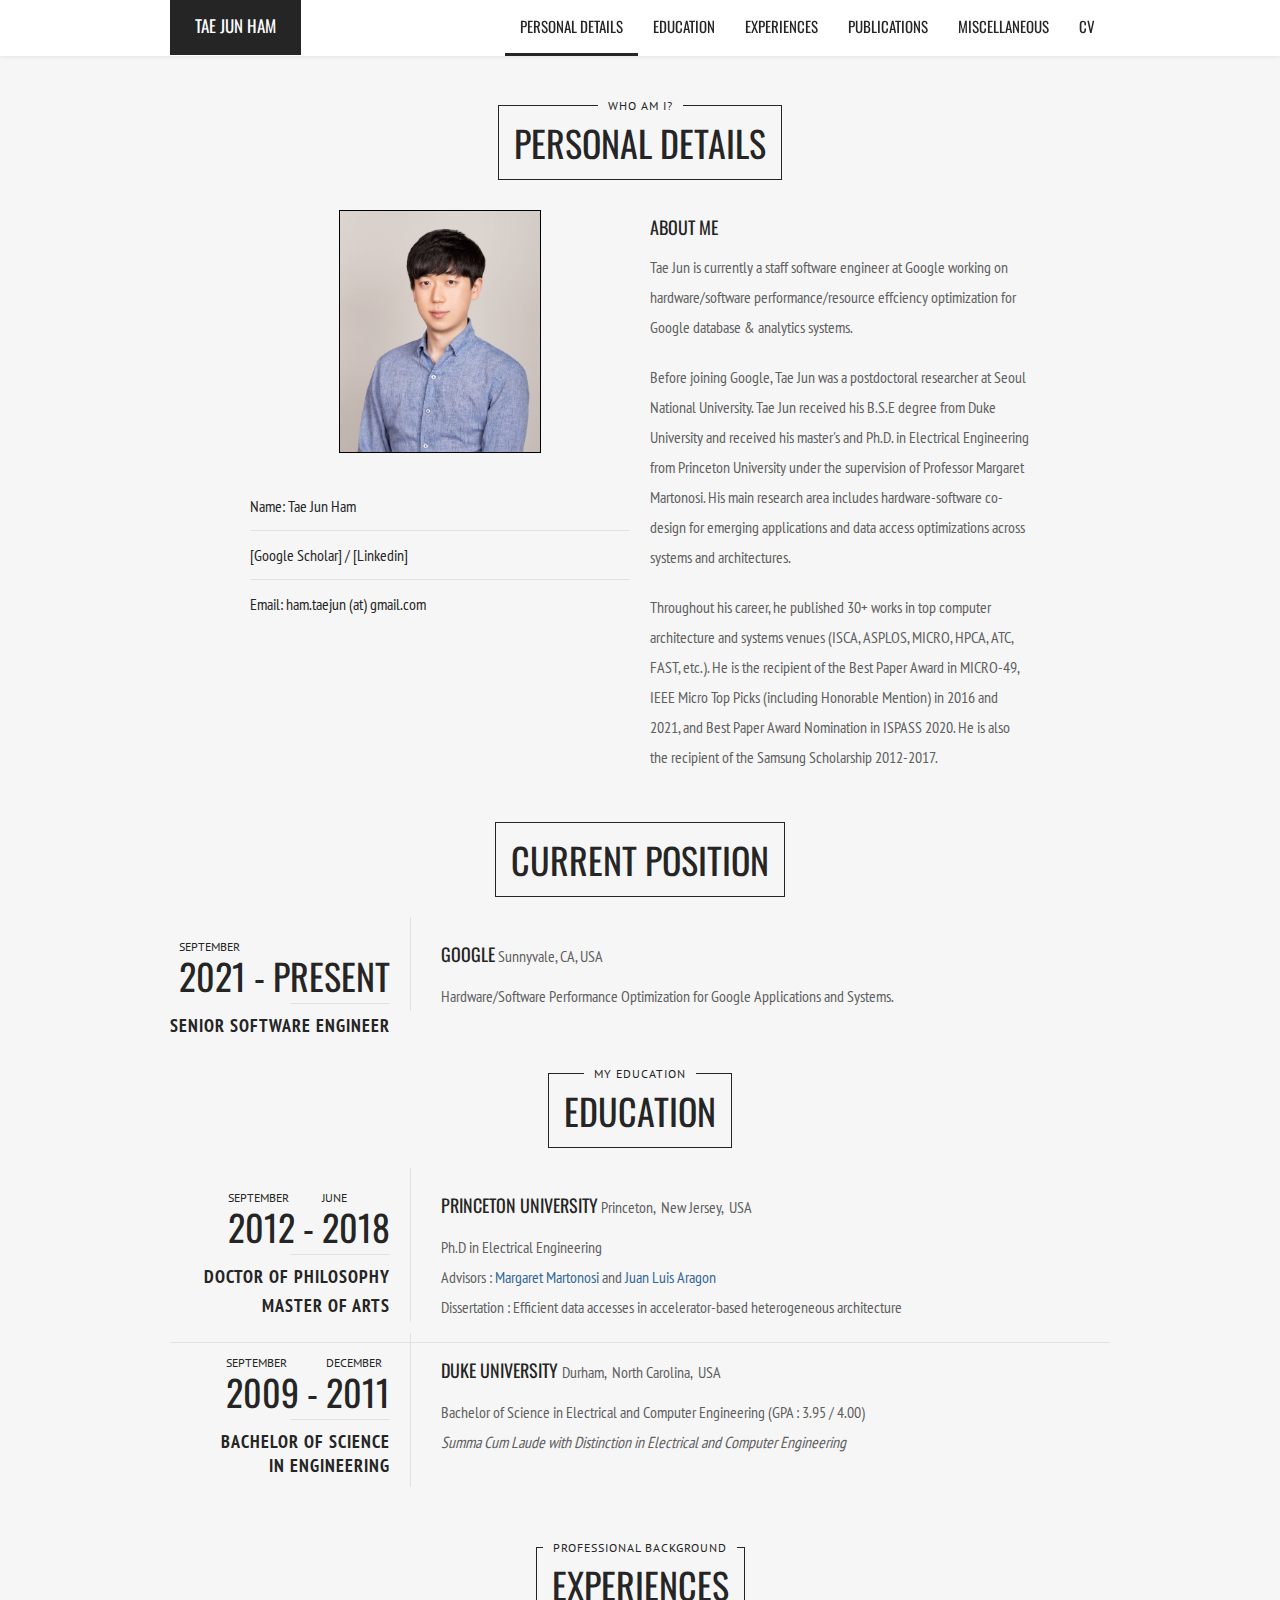
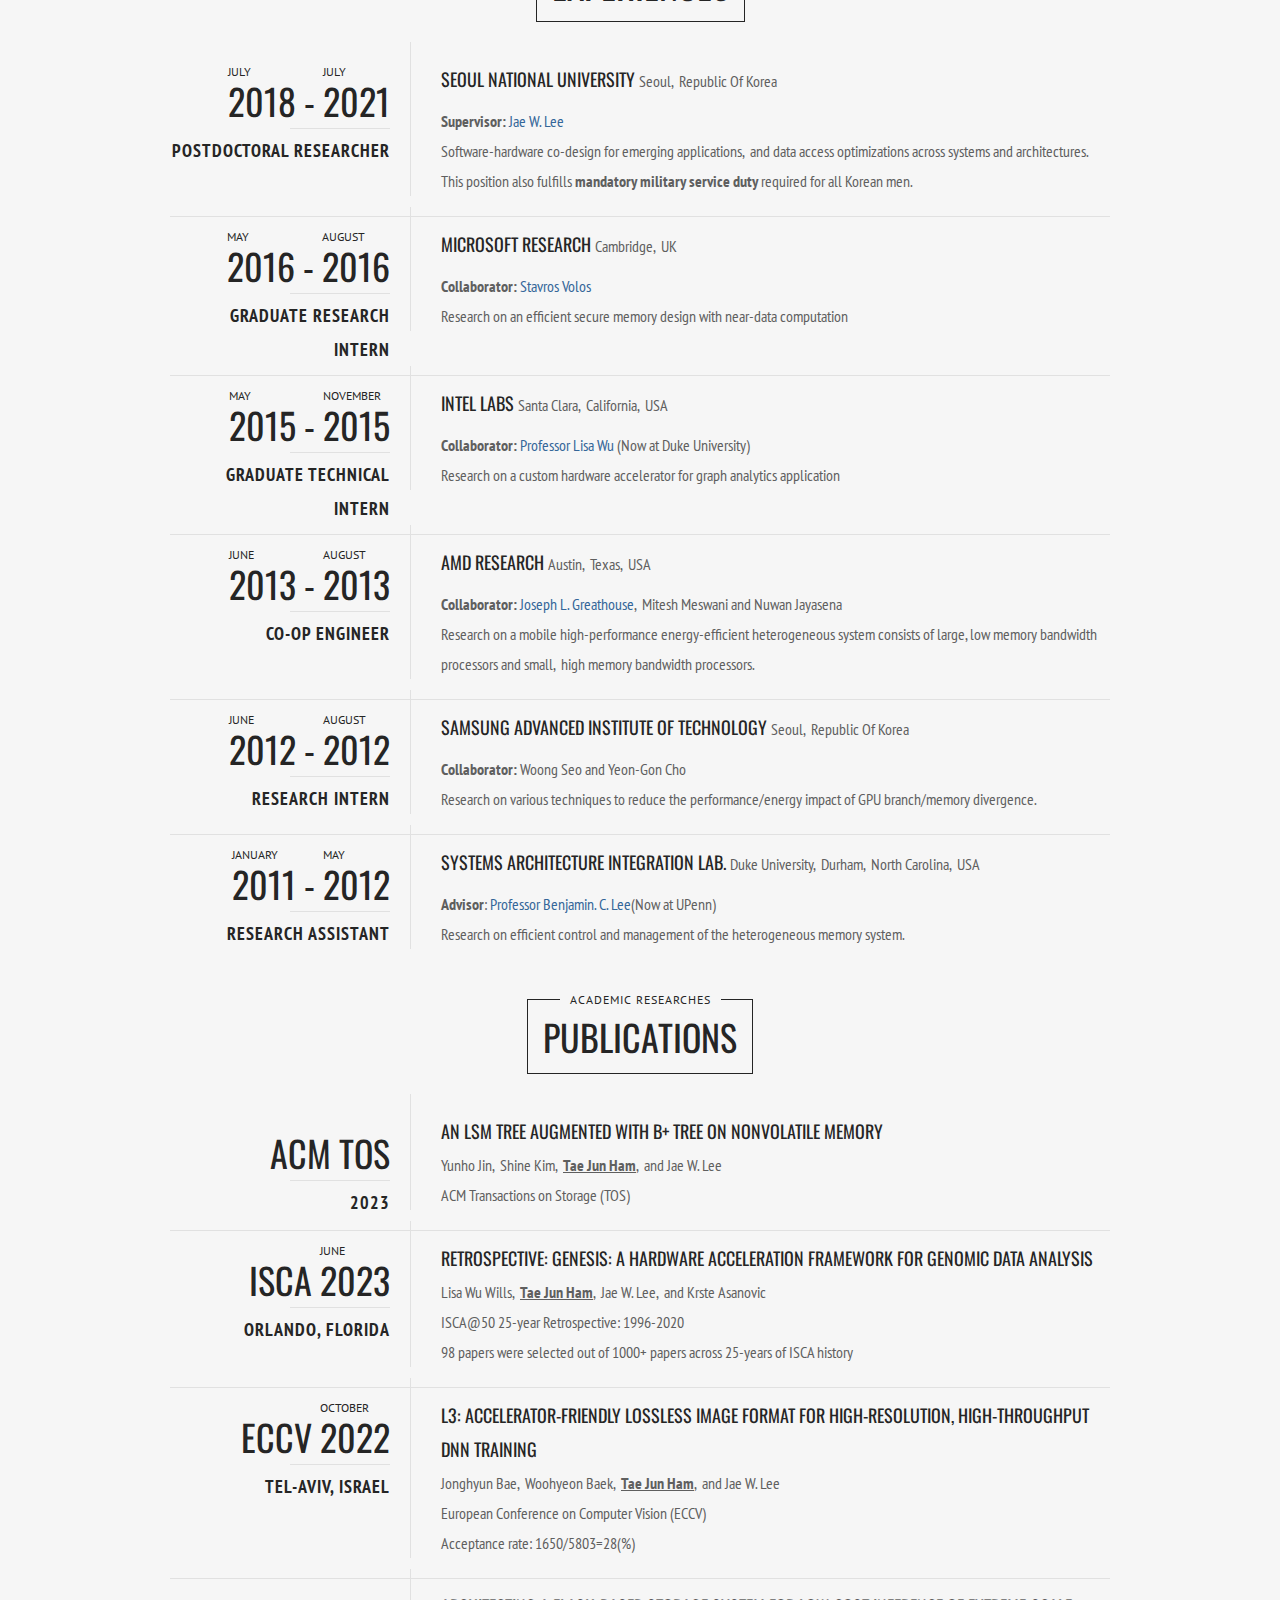
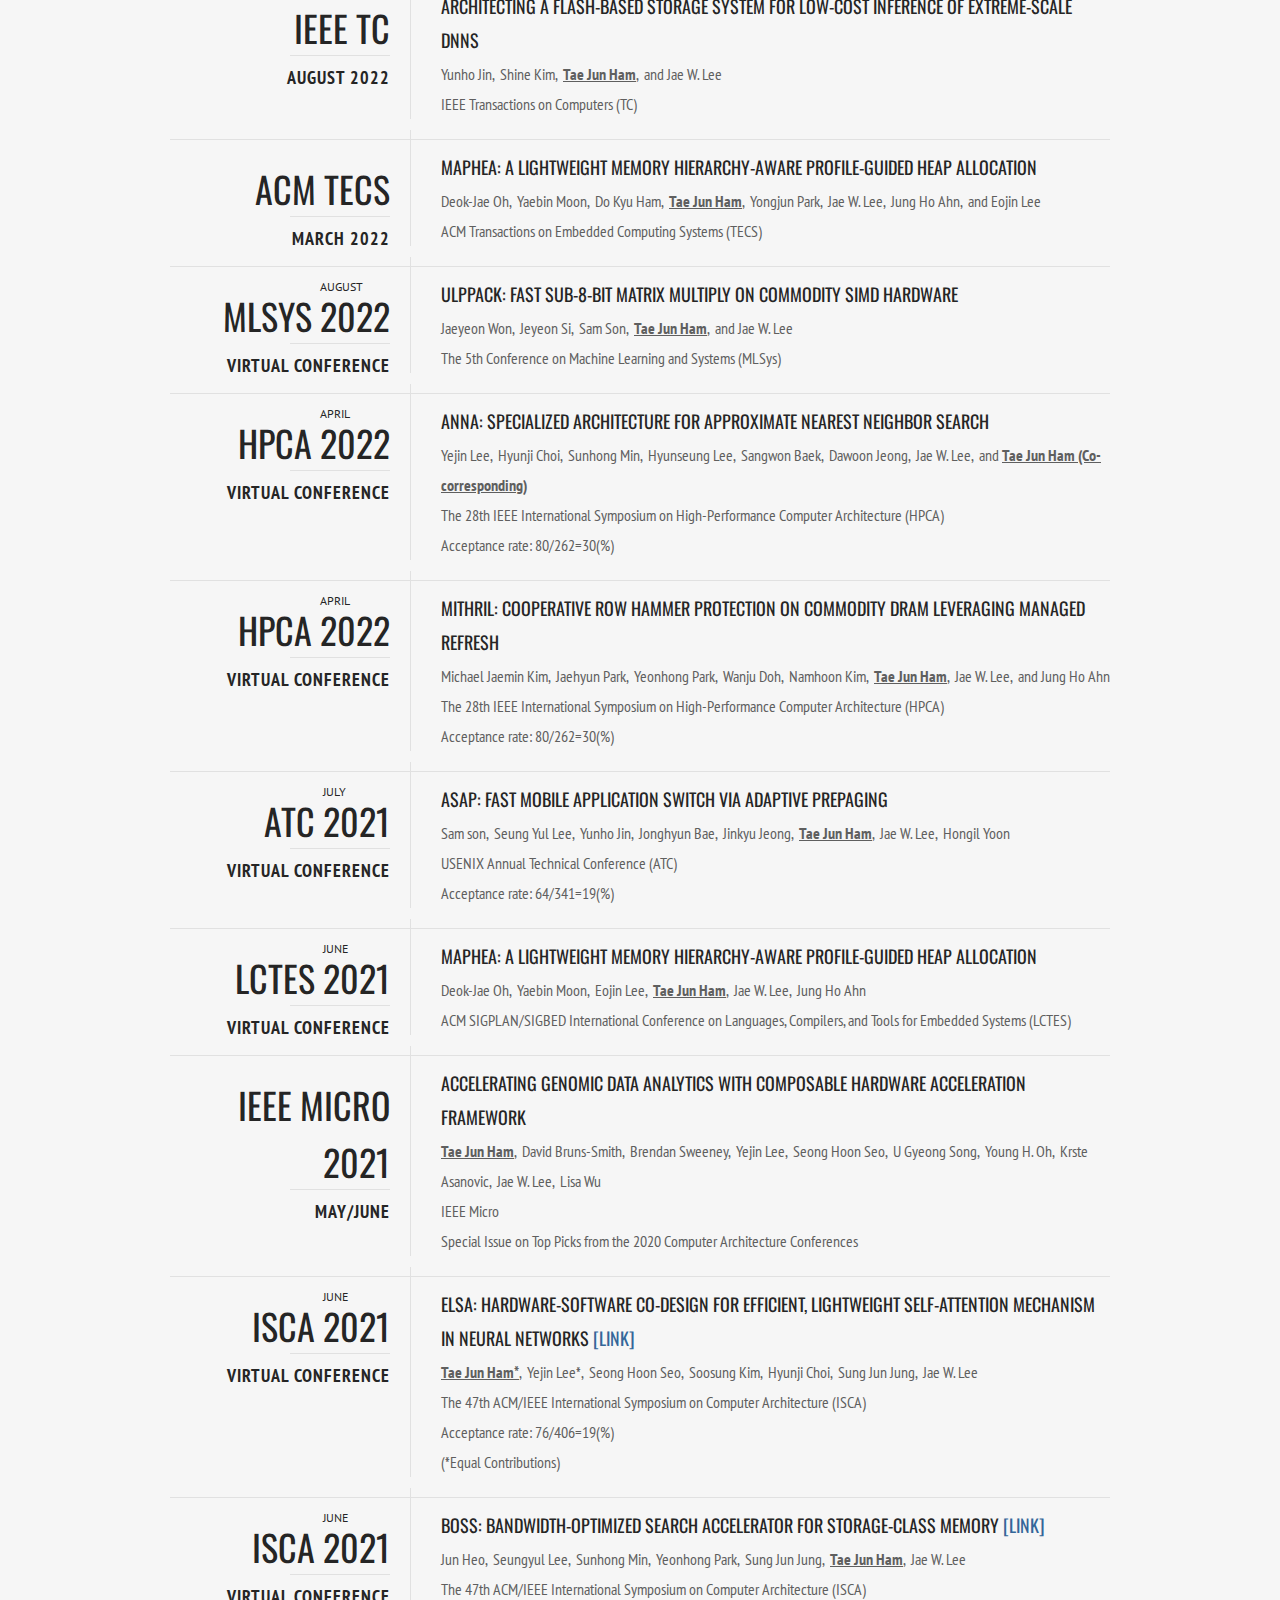
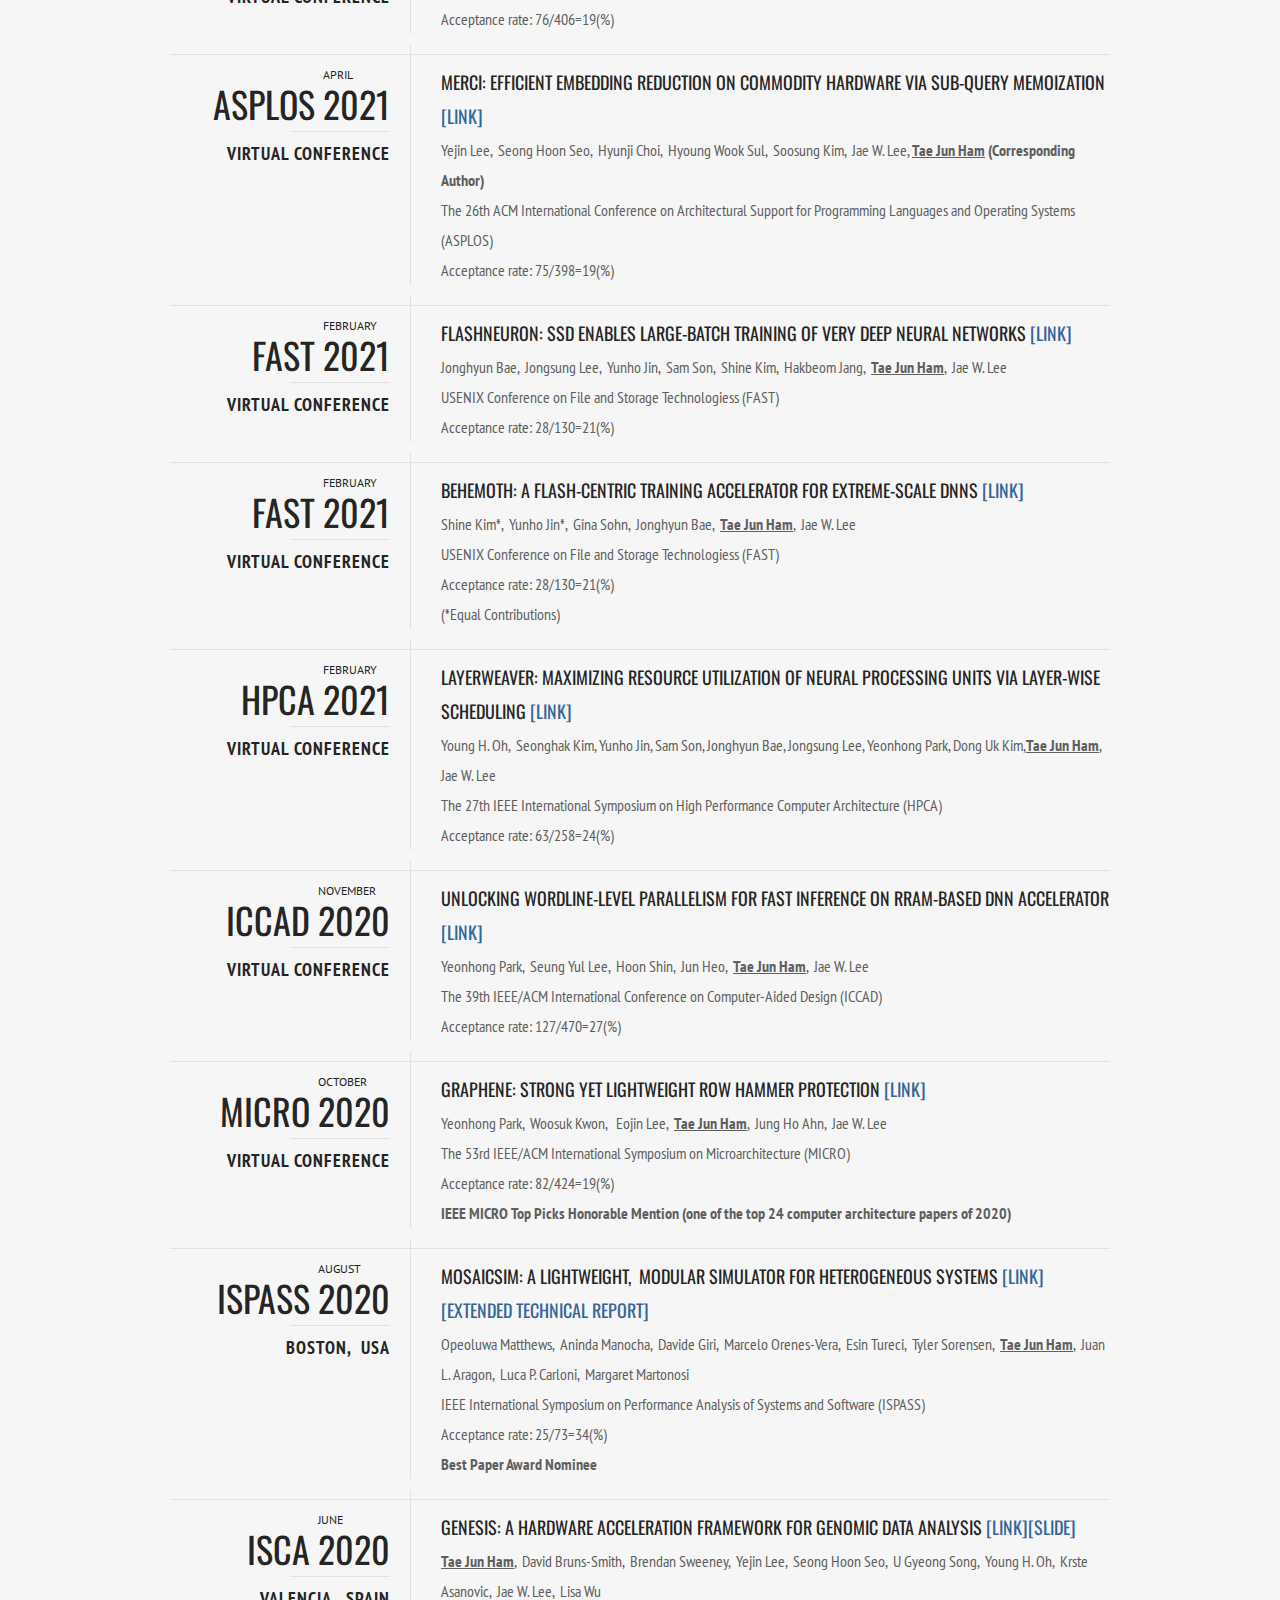
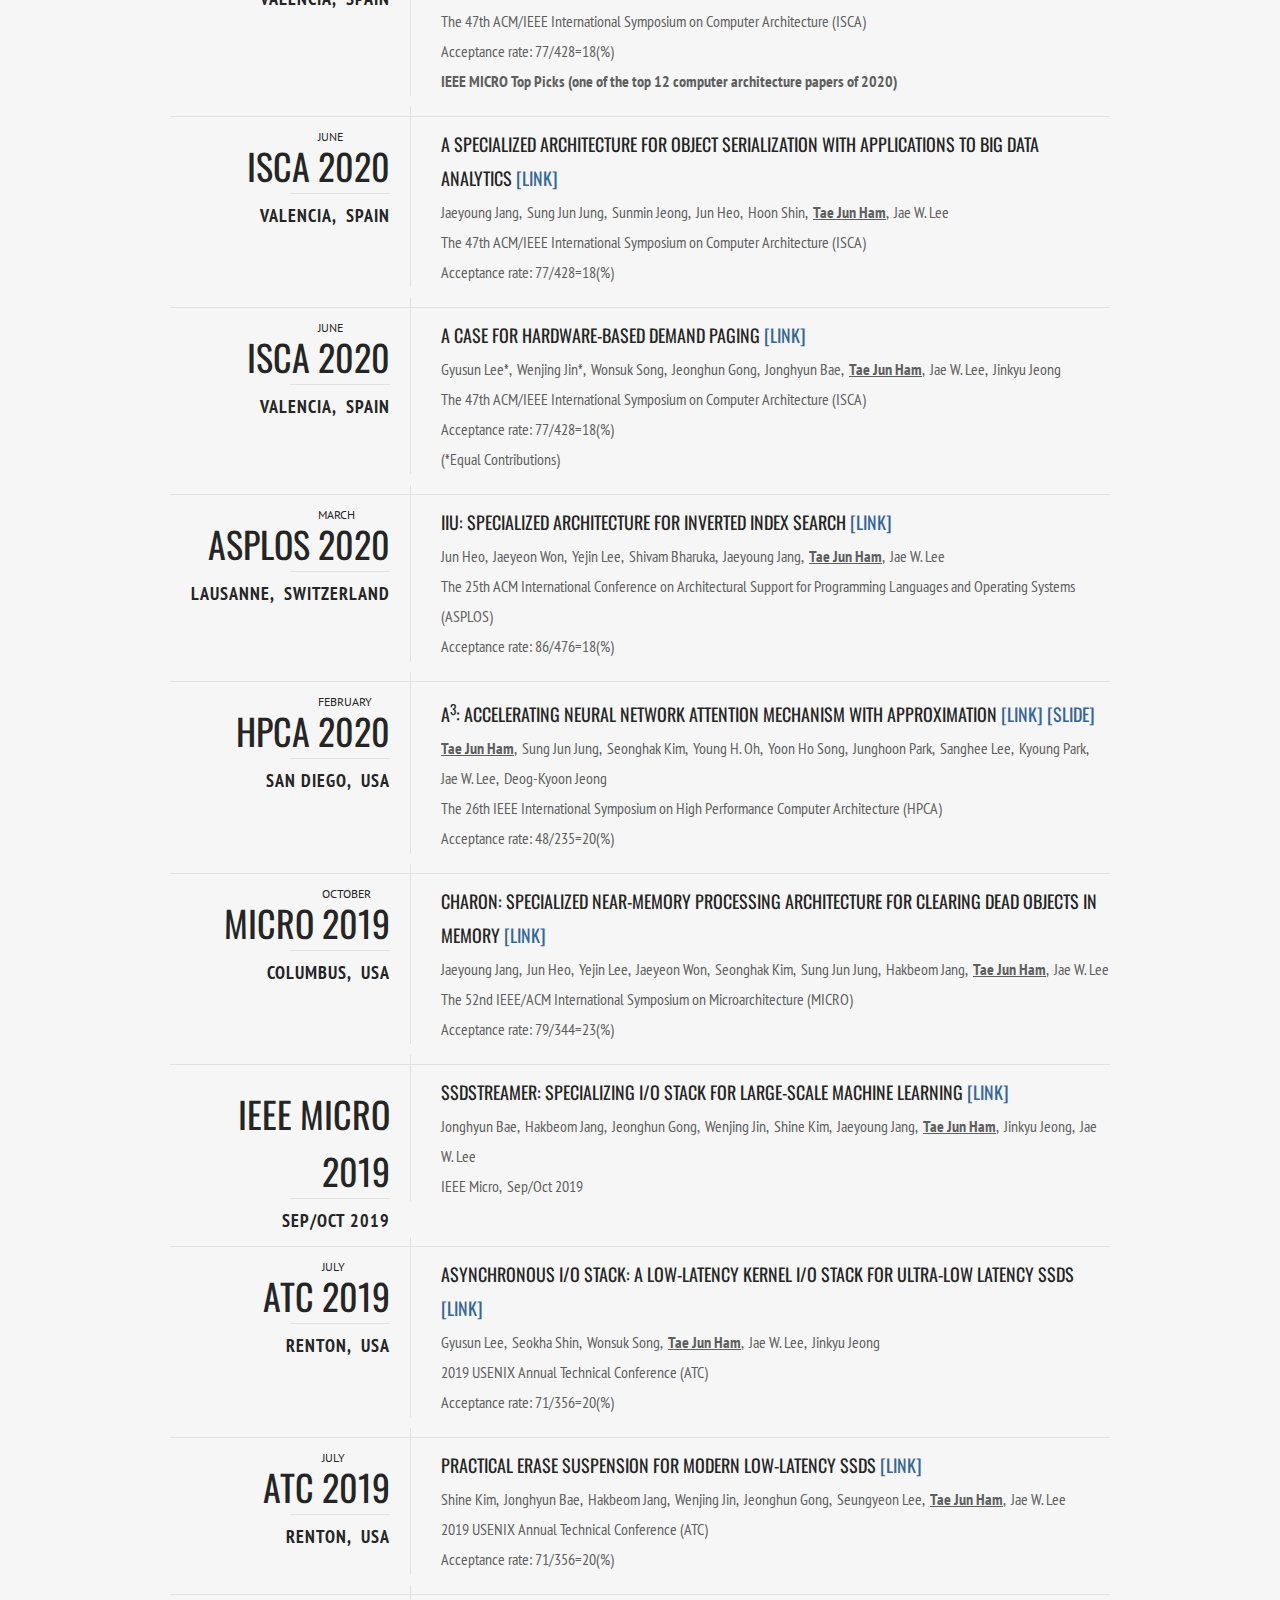
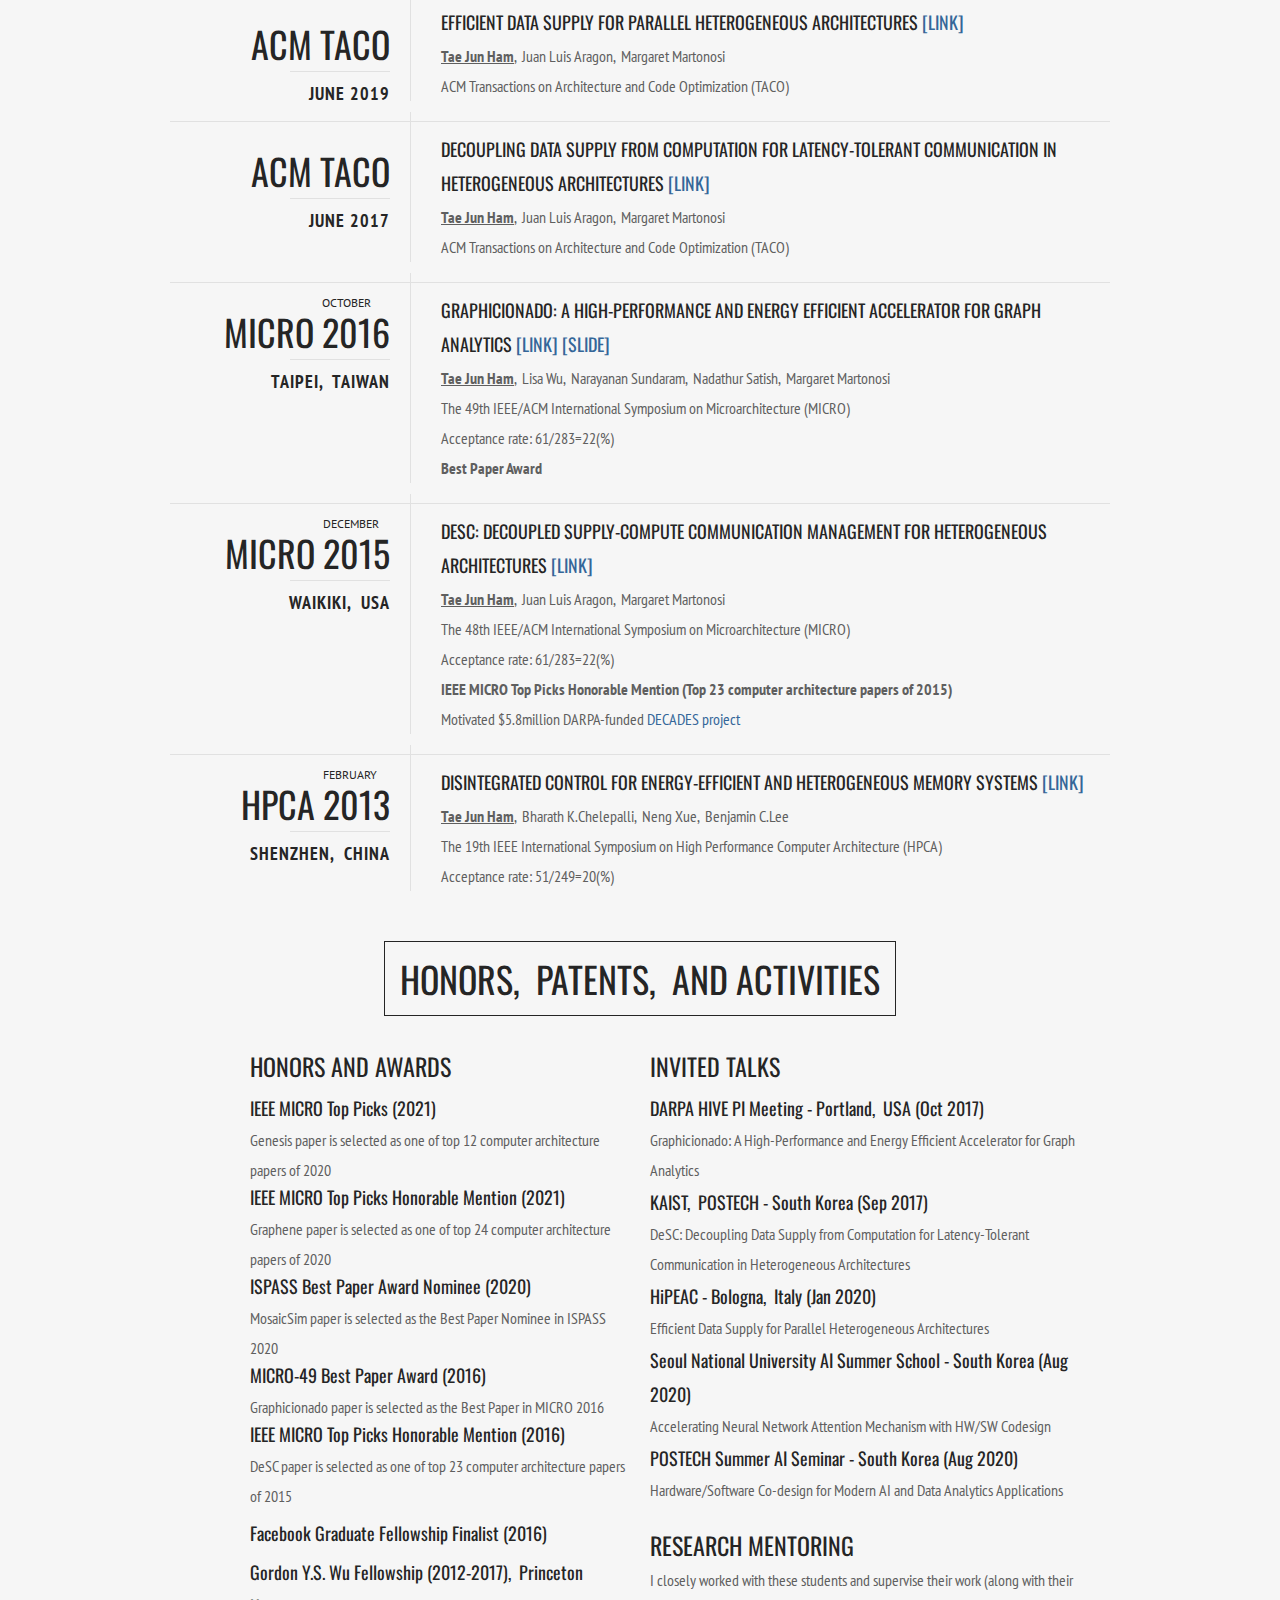
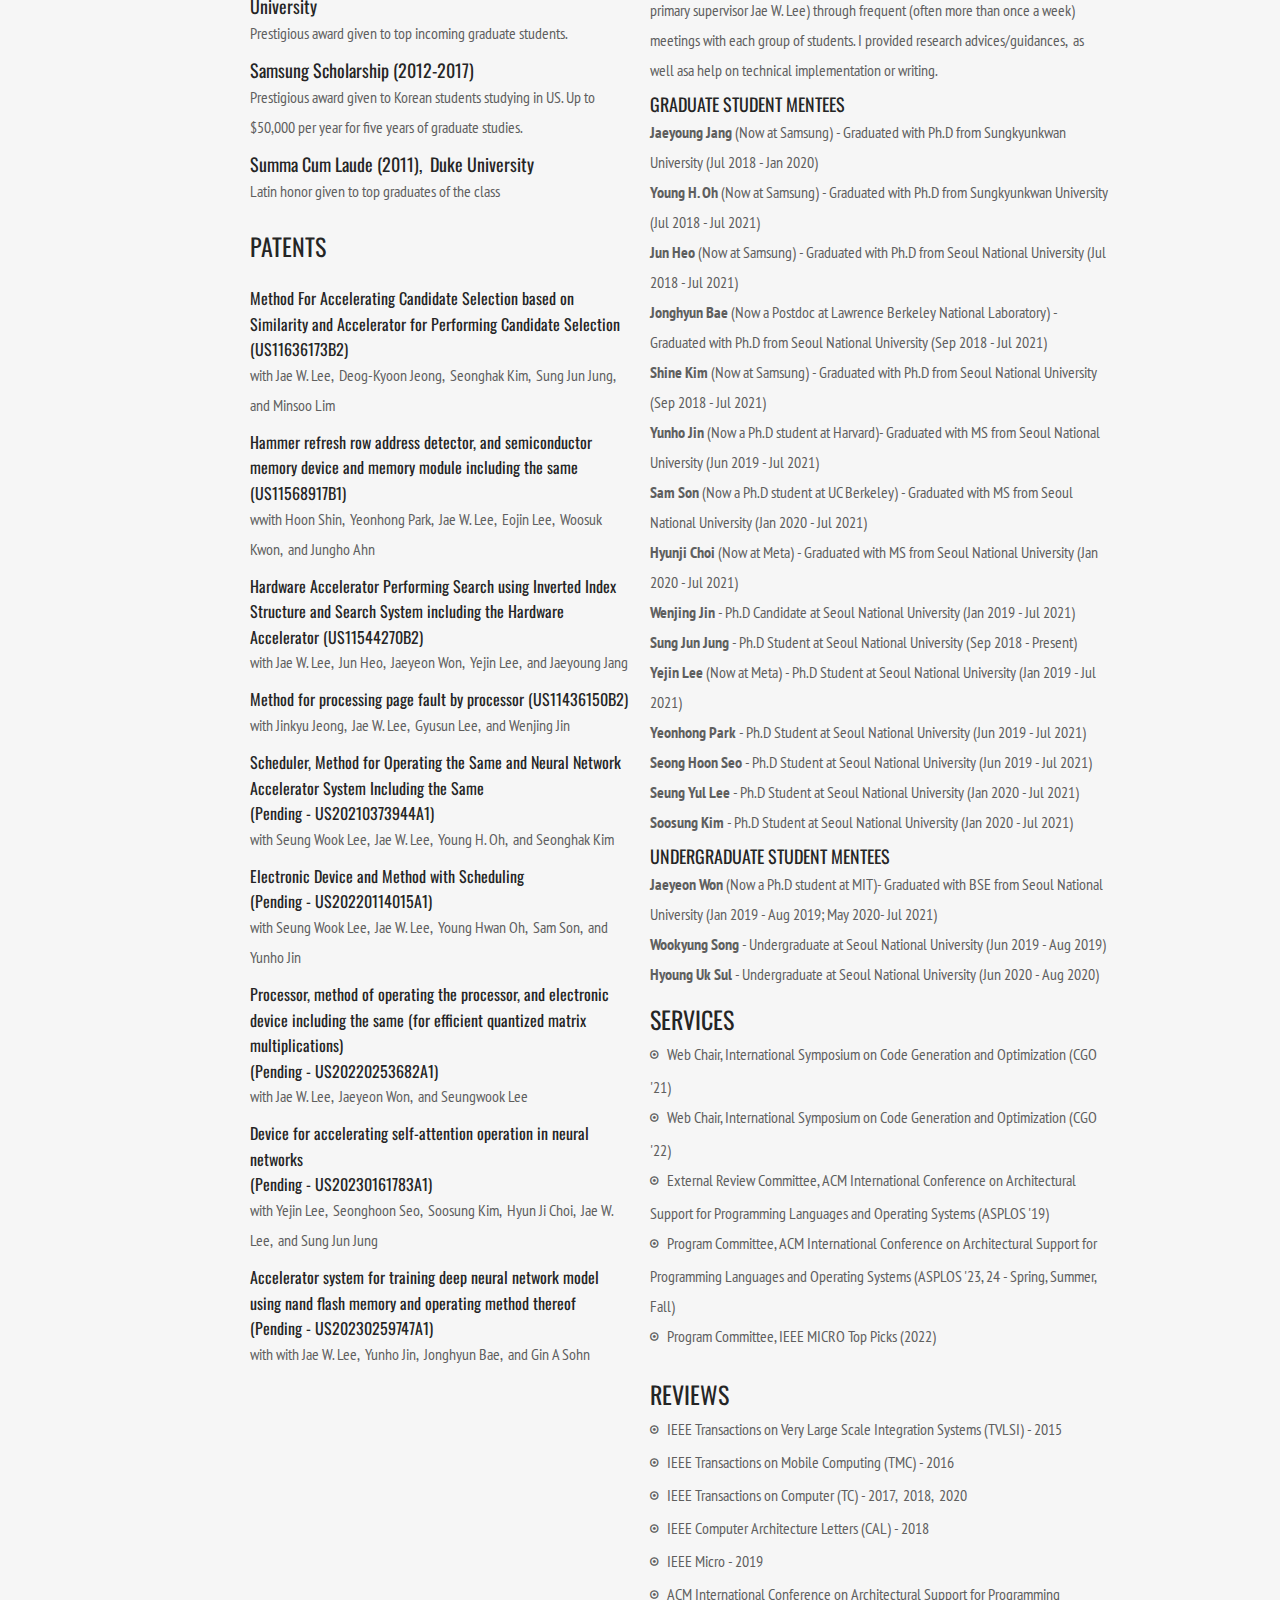
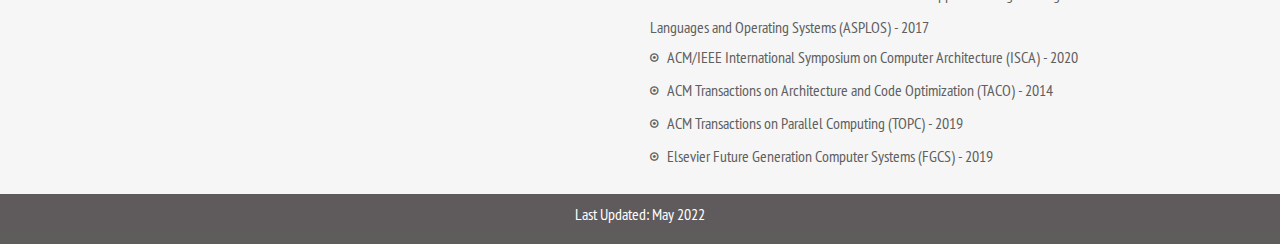
==== commit 24a33c65: "Update index.html" ====
--- a/index.html
+++ b/index.html
@@ -1412,37 +1412,42 @@
                        <!-- <h3 style="margin-top:-15px;  margin-bottom:-5px"> Duke University ECE Undergraduate Research Poster Session Award (2011) </h3>
                         <p> Award given to the best poster presented in the annual department research poster session. </p>-->
                         <h2 class="text-uppercase"> Patents </h2>
-                        <div class="row" style="margin-top:-25px">
-                            <h4 style="margin-top:-10px; margin-bottom:-3px; line-height:1.6"> Instruction,&nbsp; Circuits,&nbsp; and Logic for Graph Analytics Acceleration <br> (US20170286122A1; WO/2017/172173)</h4>
-                            <p> with Lisa Wu,&nbsp; Nadathur Satish,&nbsp; and Narayanan Sundaram </p>  
-                        </div><!-- end .row -->
                         <div class="row" style="margin-top:-5px">
-                            <h4 style="margin-top:-10px; margin-bottom:-3px; line-height:1.6"> Method For Accelerating Candidate Selection based on Similarity and Accelerator for Performing Candidate Selection <br> (Pending - US20200311182A1)</h4>
+                            <h4 style="margin-top:-10px; margin-bottom:-3px; line-height:1.6"> Method For Accelerating Candidate Selection based on Similarity and Accelerator for Performing Candidate Selection <br> (US11636173B2)</h4>
                             <p> with Jae W. Lee,&nbsp; Deog-Kyoon Jeong,&nbsp; Seonghak Kim,&nbsp; Sung Jun Jung,&nbsp; and Minsoo Lim</p>  
                         </div><!-- end .row -->
                         <div class="row" style="margin-top:-5px">
-                            <h4 style="margin-top:-10px; margin-bottom:-3px; line-height:1.6"> Hardware Accelerator Performing Search using Inverted Index Structure and Search System including the Hardware Accelerator (Pending - US20210374131A1)</h4>
-                            <p> with Jae W. Lee,&nbsp; Jun Heo,&nbsp; Jaeyeon Won,&nbsp; and Yejin Lee </p>  
+                            <h4 style="margin-top:-10px; margin-bottom:-3px; line-height:1.6"> Hammer refresh row address detector, and semiconductor memory device and memory module including the same <br> (US11568917B1)</h4>
+                            <p> wwith Hoon Shin,&nbsp; Yeonhong Park,&nbsp; Jae W. Lee,&nbsp; Eojin Lee,&nbsp; Woosuk Kwon,&nbsp; and Jungho Ahn</p>  
                         </div><!-- end .row -->
                         <div class="row" style="margin-top:-5px">
-                            <h4 style="margin-top:-10px; margin-bottom:-3px; line-height:1.6"> Method for processing page fault by processor (Pending - US20210374063A1)</h4>
+                            <h4 style="margin-top:-10px; margin-bottom:-3px; line-height:1.6"> Hardware Accelerator Performing Search using Inverted Index Structure and Search System including the Hardware Accelerator (US11544270B2)</h4>
+                            <p> with Jae W. Lee,&nbsp; Jun Heo,&nbsp; Jaeyeon Won,&nbsp; Yejin Lee,&nbsp; and Jaeyoung Jang </p>  
+                        </div><!-- end .row -->
+                        <div class="row" style="margin-top:-5px">
+                            <h4 style="margin-top:-10px; margin-bottom:-3px; line-height:1.6"> Method for processing page fault by processor (US11436150B2)</h4>
                             <p> with Jinkyu Jeong,&nbsp; Jae W. Lee,&nbsp; Gyusun Lee,&nbsp; and Wenjing Jin </p>  
                         </div><!-- end .row -->
                         <div class="row" style="margin-top:-5px">
                             <h4 style="margin-top:-10px; margin-bottom:-3px; line-height:1.6"> Scheduler, Method for Operating the Same and Neural Network Accelerator System Including the Same <br> (Pending - US20210373944A1)</h4>
-                            <p> with Jae W. Lee,&nbsp; Young H. Oh,&nbsp; and Seonghak Kim</p>  
+                            <p> with Seung Wook Lee,&nbsp; Jae W. Lee,&nbsp; Young H. Oh,&nbsp; and Seonghak Kim</p>  
                         </div><!-- end .row -->
                         <div class="row" style="margin-top:-5px">
                             <h4 style="margin-top:-10px; margin-bottom:-3px; line-height:1.6"> Electronic Device and Method with Scheduling <br> (Pending - US20220114015A1)</h4>
-                            <p> with Jae W. Lee,&nbsp; Young H. Oh,&nbsp; and Seonghak Kim</p>  
+                            <p> with Seung Wook Lee,&nbsp; Jae W. Lee,&nbsp; Young Hwan Oh,&nbsp; Sam Son,&nbsp; and Yunho Jin</p>  
                         </div><!-- end .row -->
                         <div class="row" style="margin-top:-5px">
-                            <h4 style="margin-top:-10px; margin-bottom:-3px; line-height:1.6"> Input-Aware Current Compensation for Reliable NVM Crossbar based In-Memory Computing <br> (Pending)</h4>
-                            <p> with Jae W. Lee,&nbsp; Yeonhong Park,&nbsp; Seung Yul Lee,&nbsp; Hoon Shin,&nbsp; and Seonghak Kim</p>  
-                        </div><!-- end .row --><div class="row" style="margin-top:-5px">
-                            <h4 style="margin-top:-10px; margin-bottom:-3px; line-height:1.6"> Method for Operating the same, and Electronic Device including the same (for efficient quantized matrix multiplications) <br> (Pending)</h4>
+                            <h4 style="margin-top:-10px; margin-bottom:-3px; line-height:1.6"> Processor, method of operating the processor, and electronic device including the same (for efficient quantized matrix multiplications) <br> (Pending - US20220253682A1)</h4>
                             <p> with Jae W. Lee,&nbsp; Jaeyeon Won,&nbsp; and Seungwook Lee</p>  
-                        </div><!-- end .row -->                        
+                        </div><!-- end .row -->
+                      <div class="row" style="margin-top:-5px">
+                            <h4 style="margin-top:-10px; margin-bottom:-3px; line-height:1.6"> Device for accelerating self-attention operation in neural networks <br> (Pending - US20230161783A1)</h4>
+                            <p> with Yejin Lee,&nbsp; Seonghoon Seo,&nbsp; Soosung Kim,&nbsp; Hyun Ji Choi,&nbsp; Jae W. Lee,&nbsp; and Sung Jun Jung</p>  
+                        </div><!-- end .row -->                 
+                      <div class="row" style="margin-top:-5px">
+                            <h4 style="margin-top:-10px; margin-bottom:-3px; line-height:1.6"> Accelerator system for training deep neural network model using nand flash memory and operating method thereof <br> (Pending - US20230259747A1)</h4>
+                            <p> with with Jae W. Lee,&nbsp; Yunho Jin,&nbsp; Jonghyun Bae,&nbsp; and Gin A Sohn</p>  
+                        </div><!-- end .row --> 
                     </div><!-- end .span7 -->
                     <div class="span6">
                         <!--
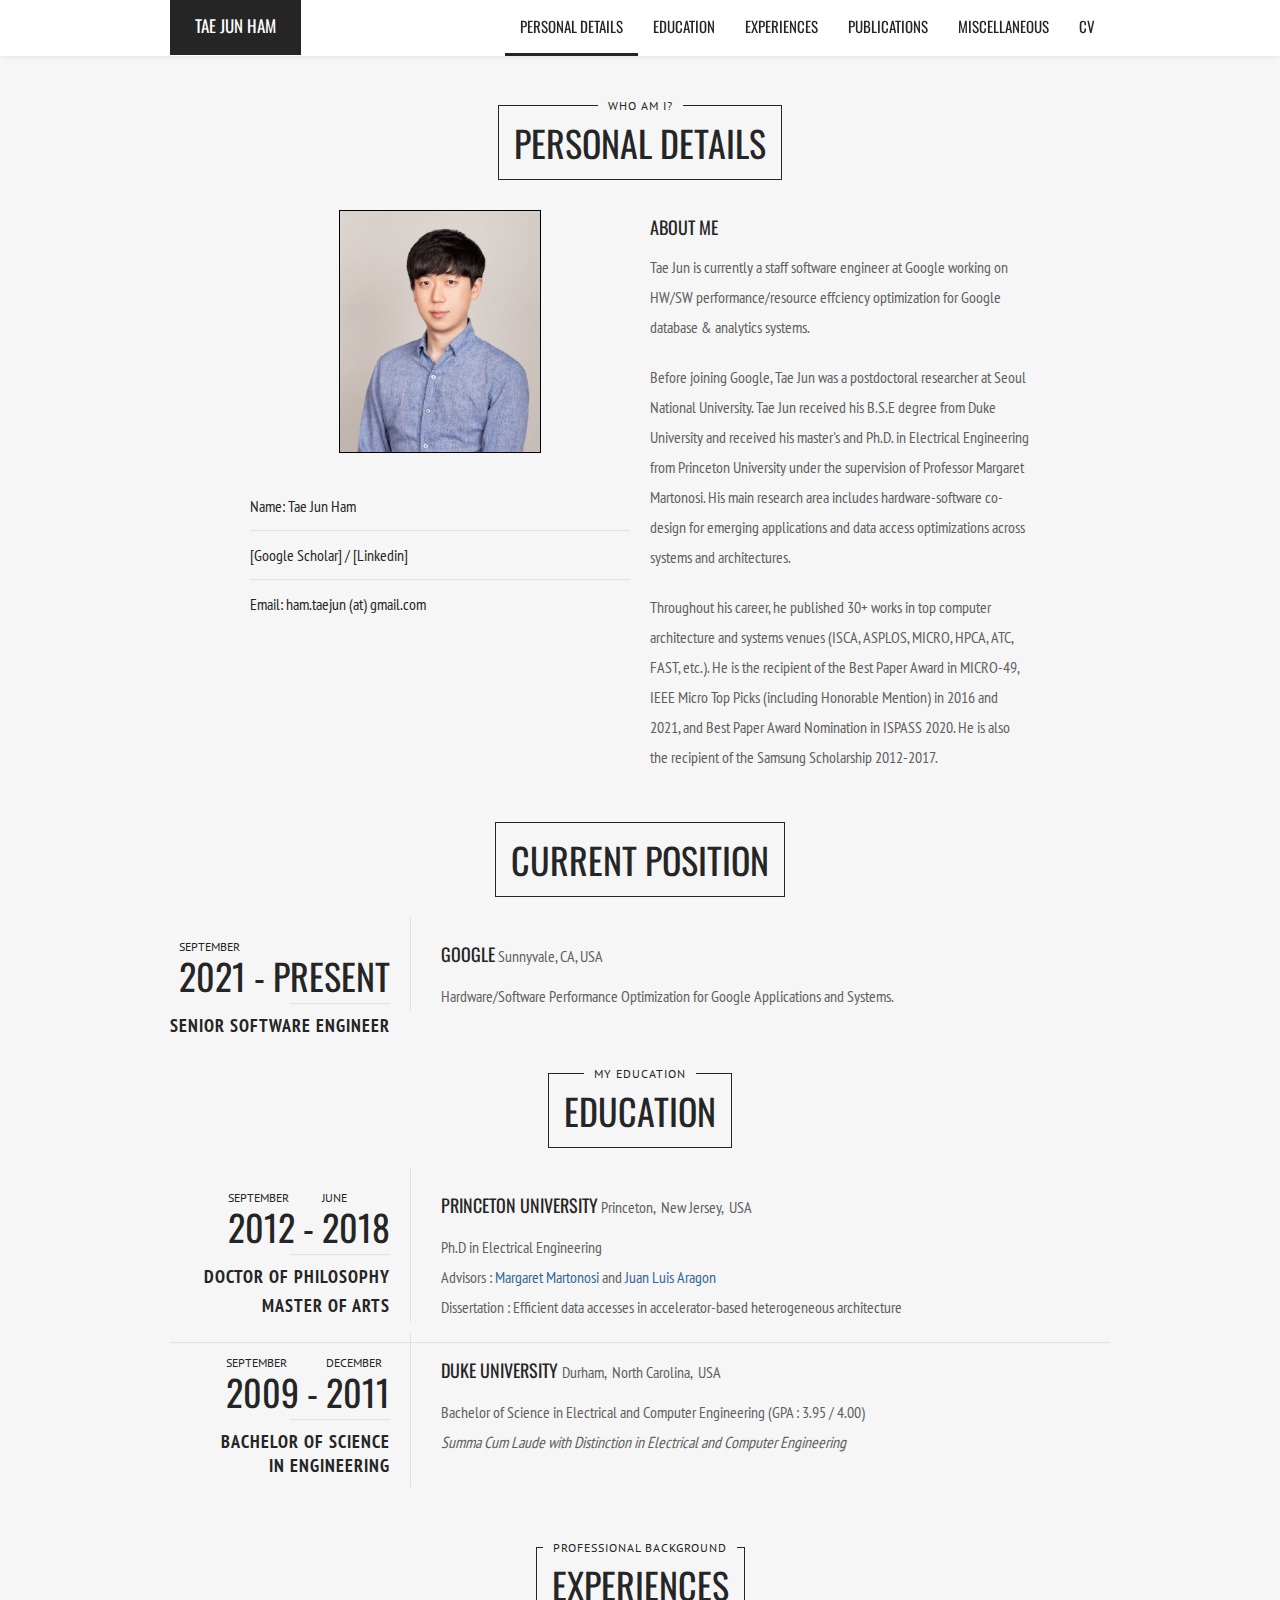
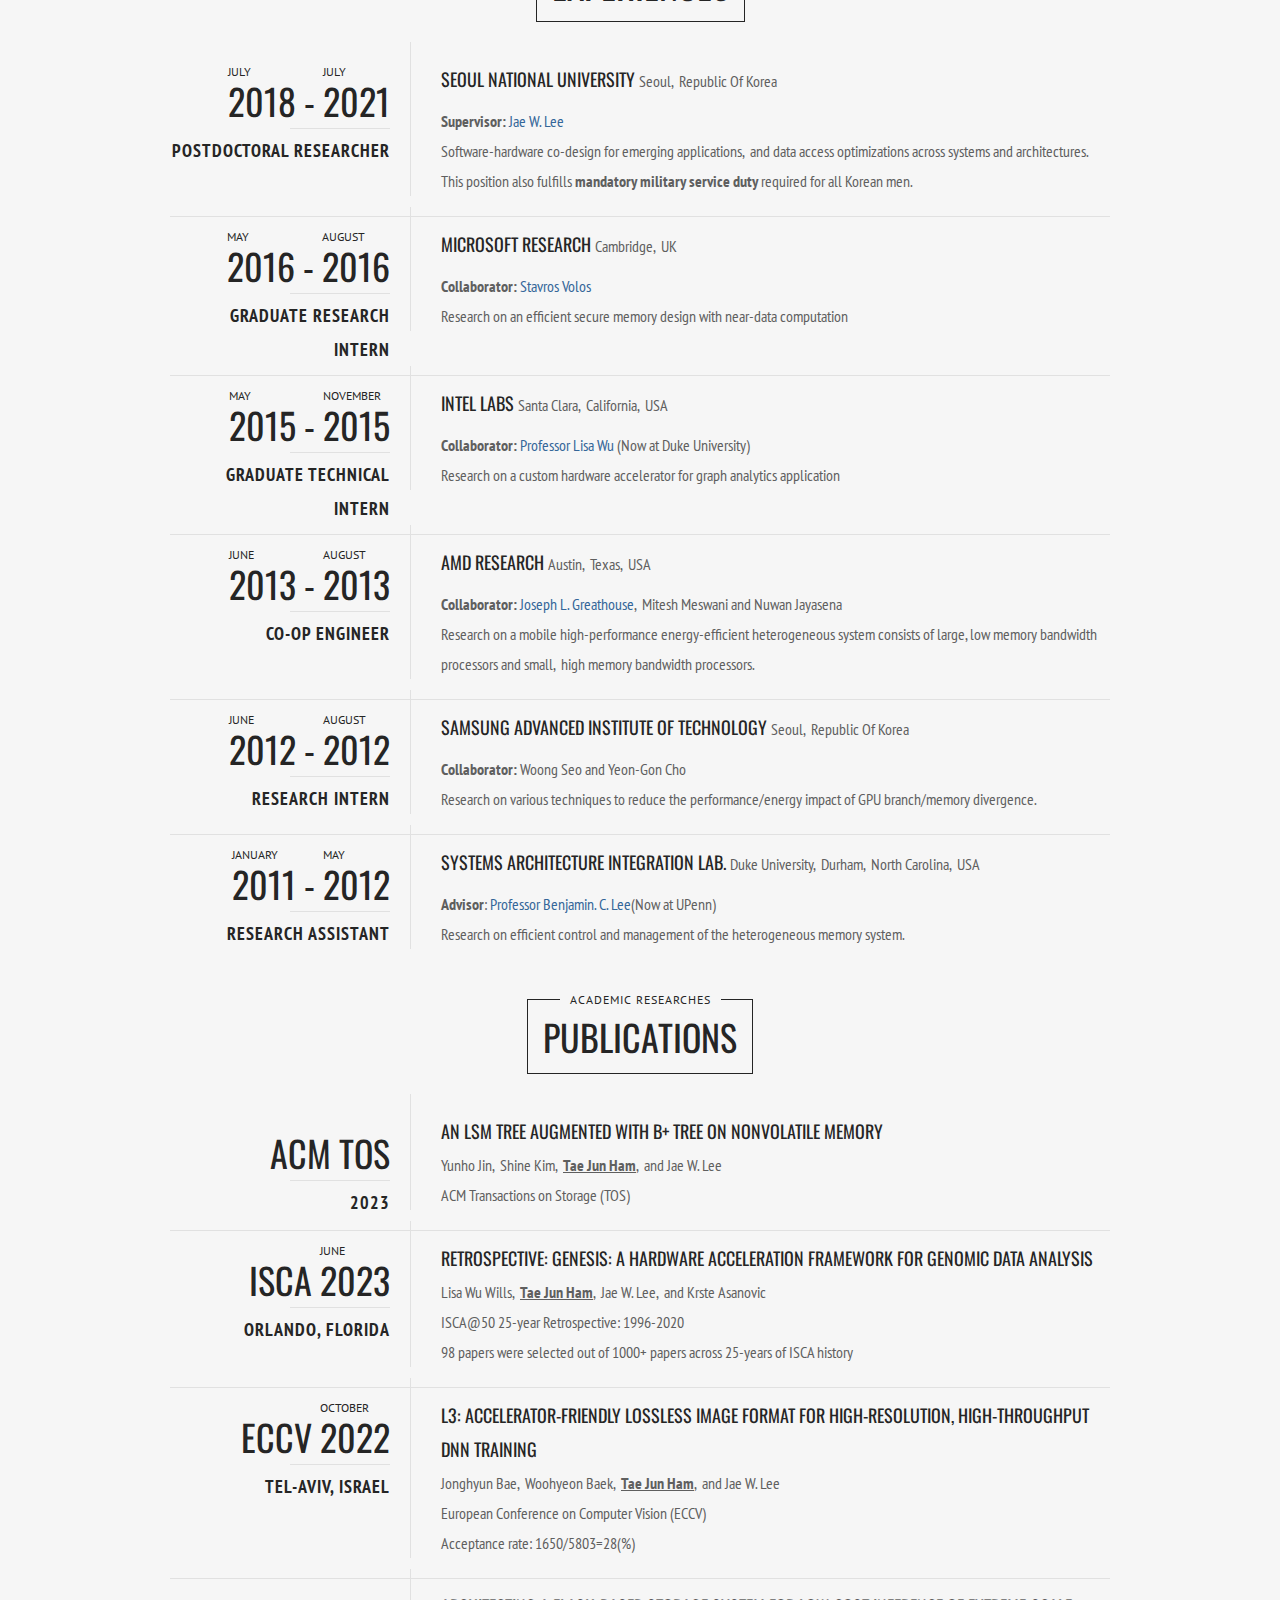
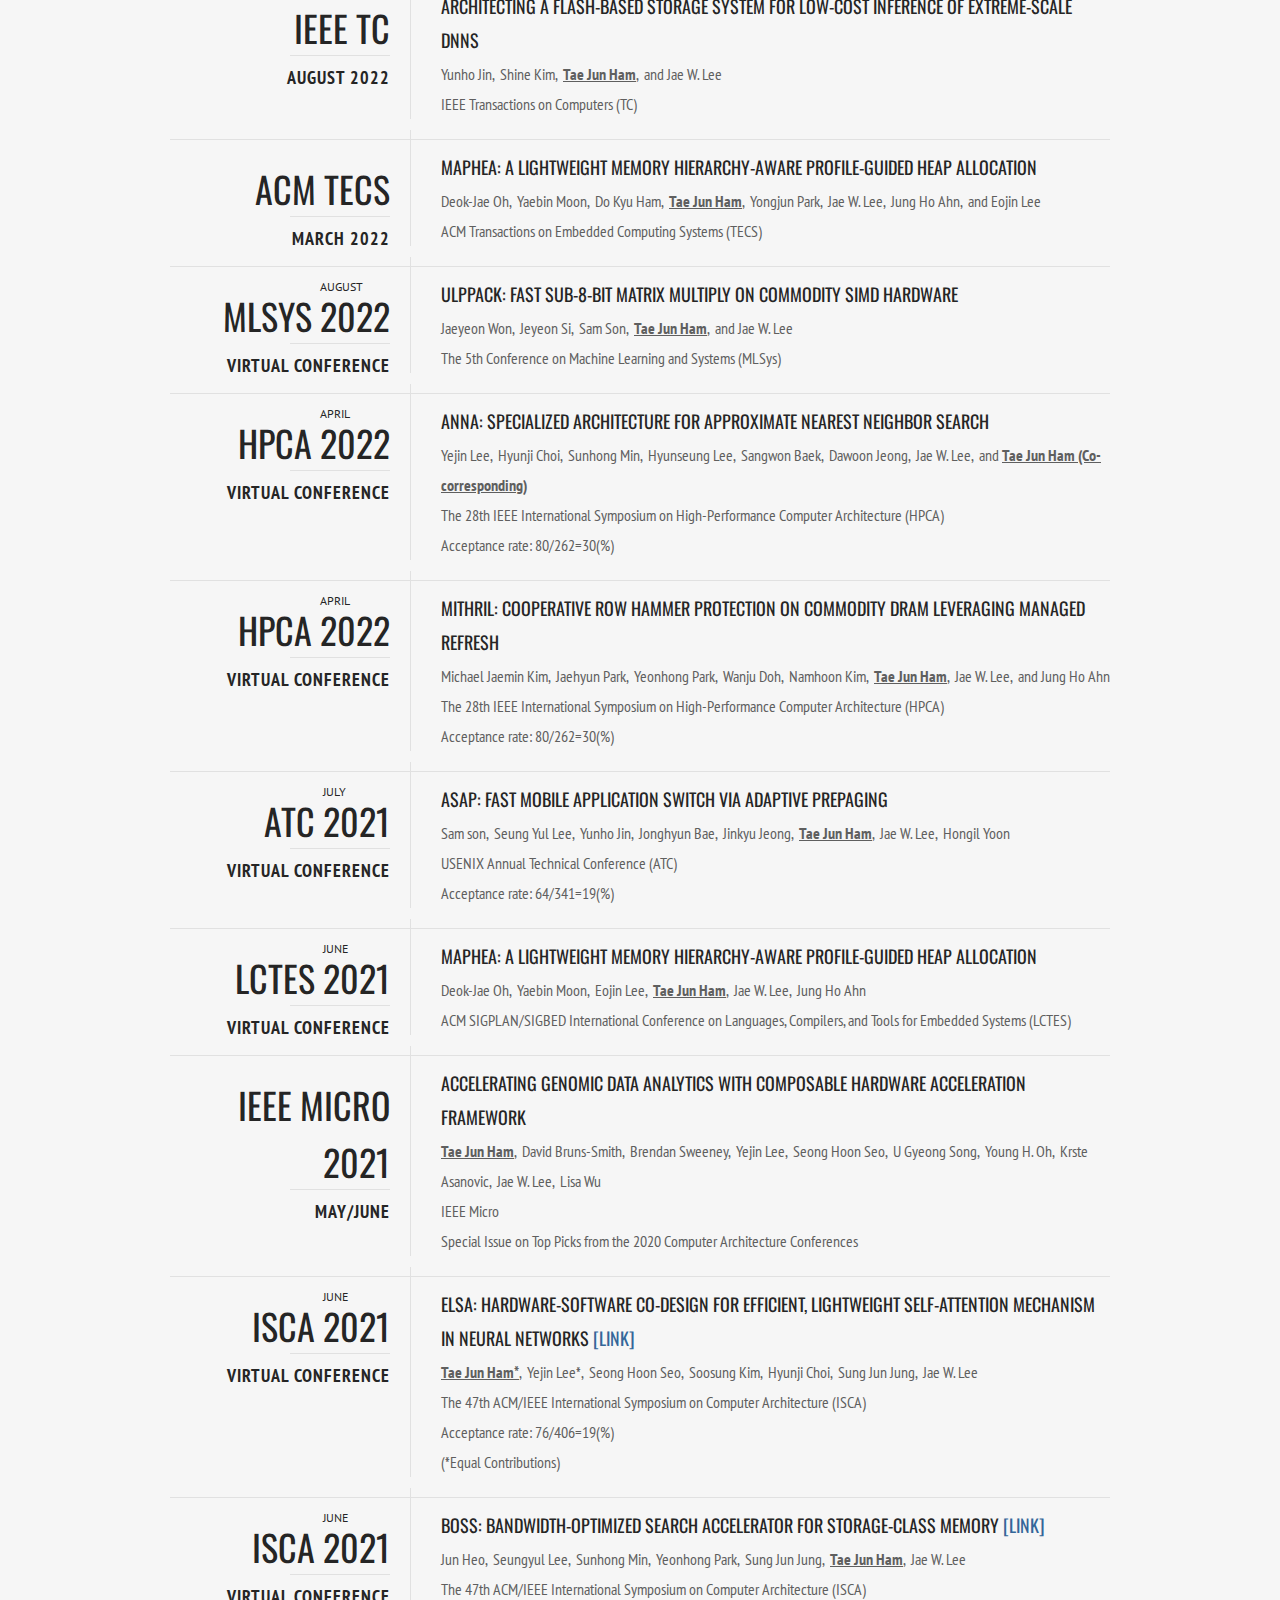
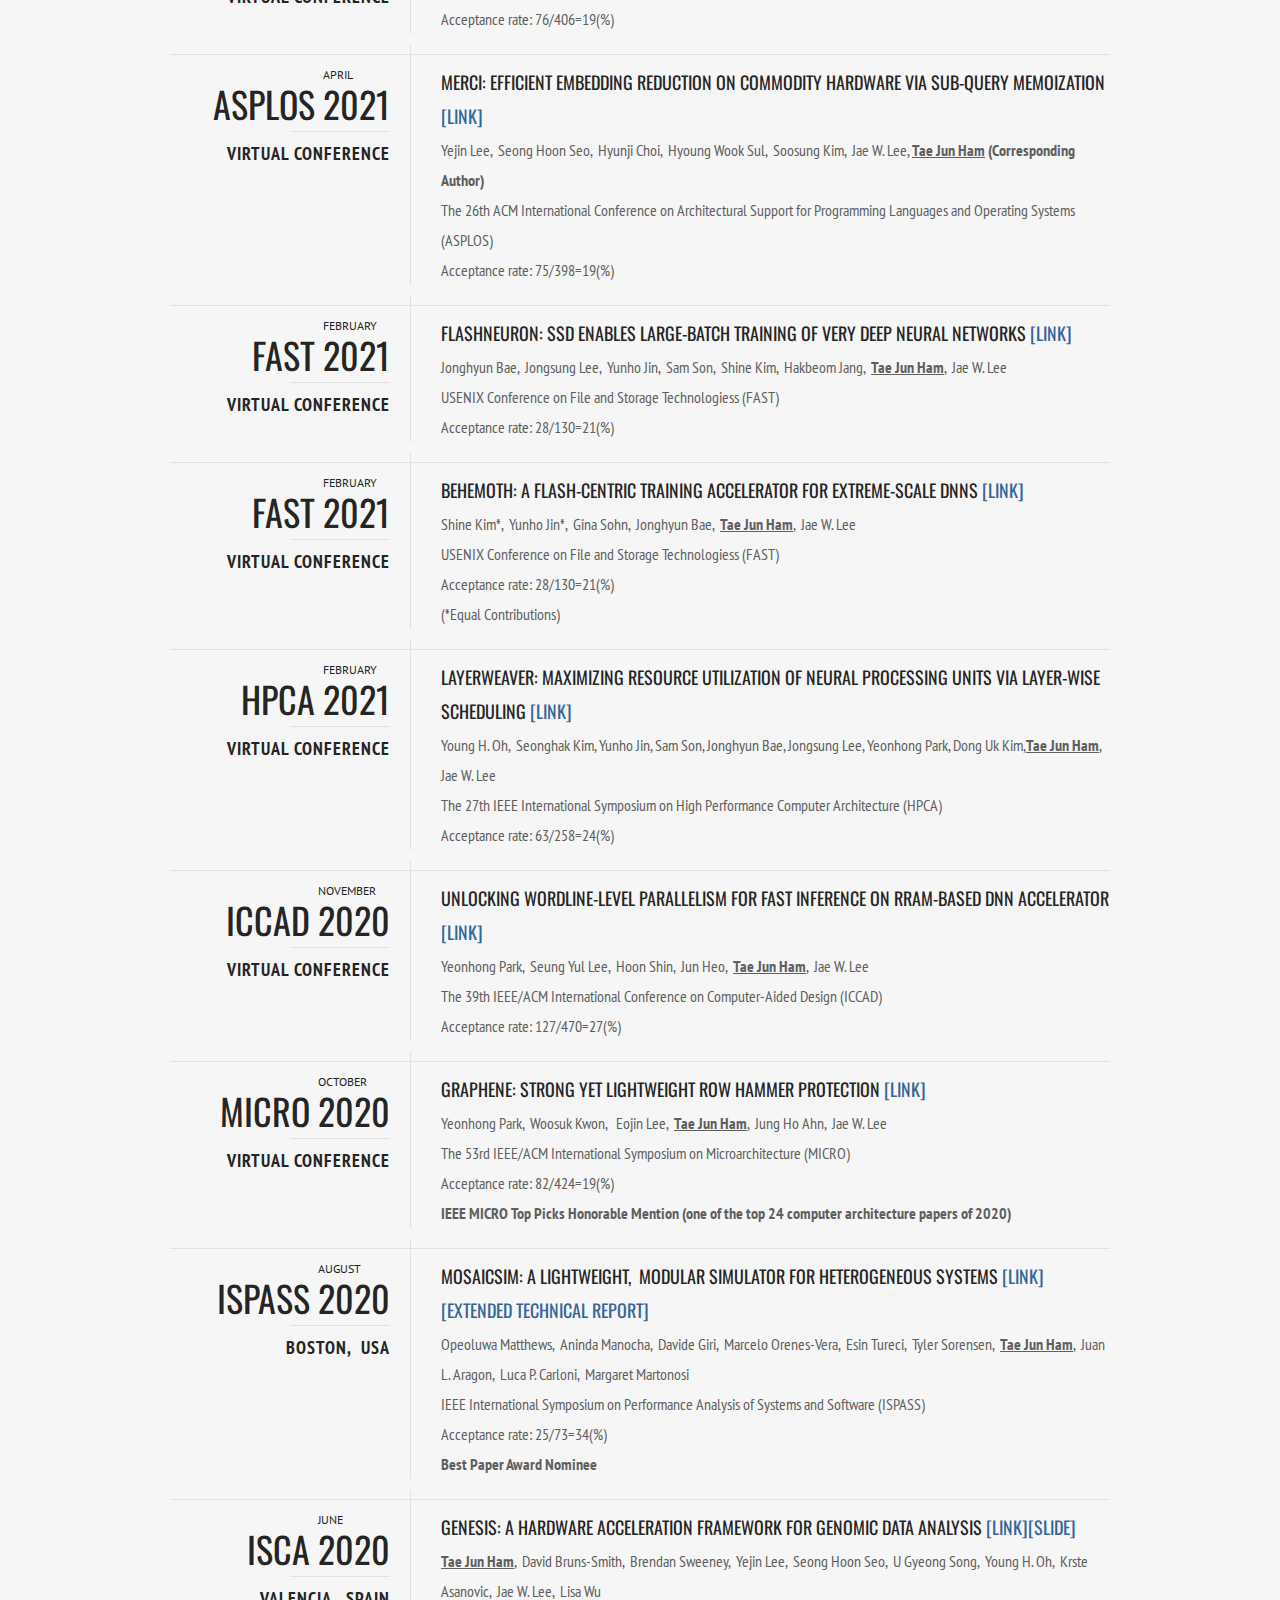
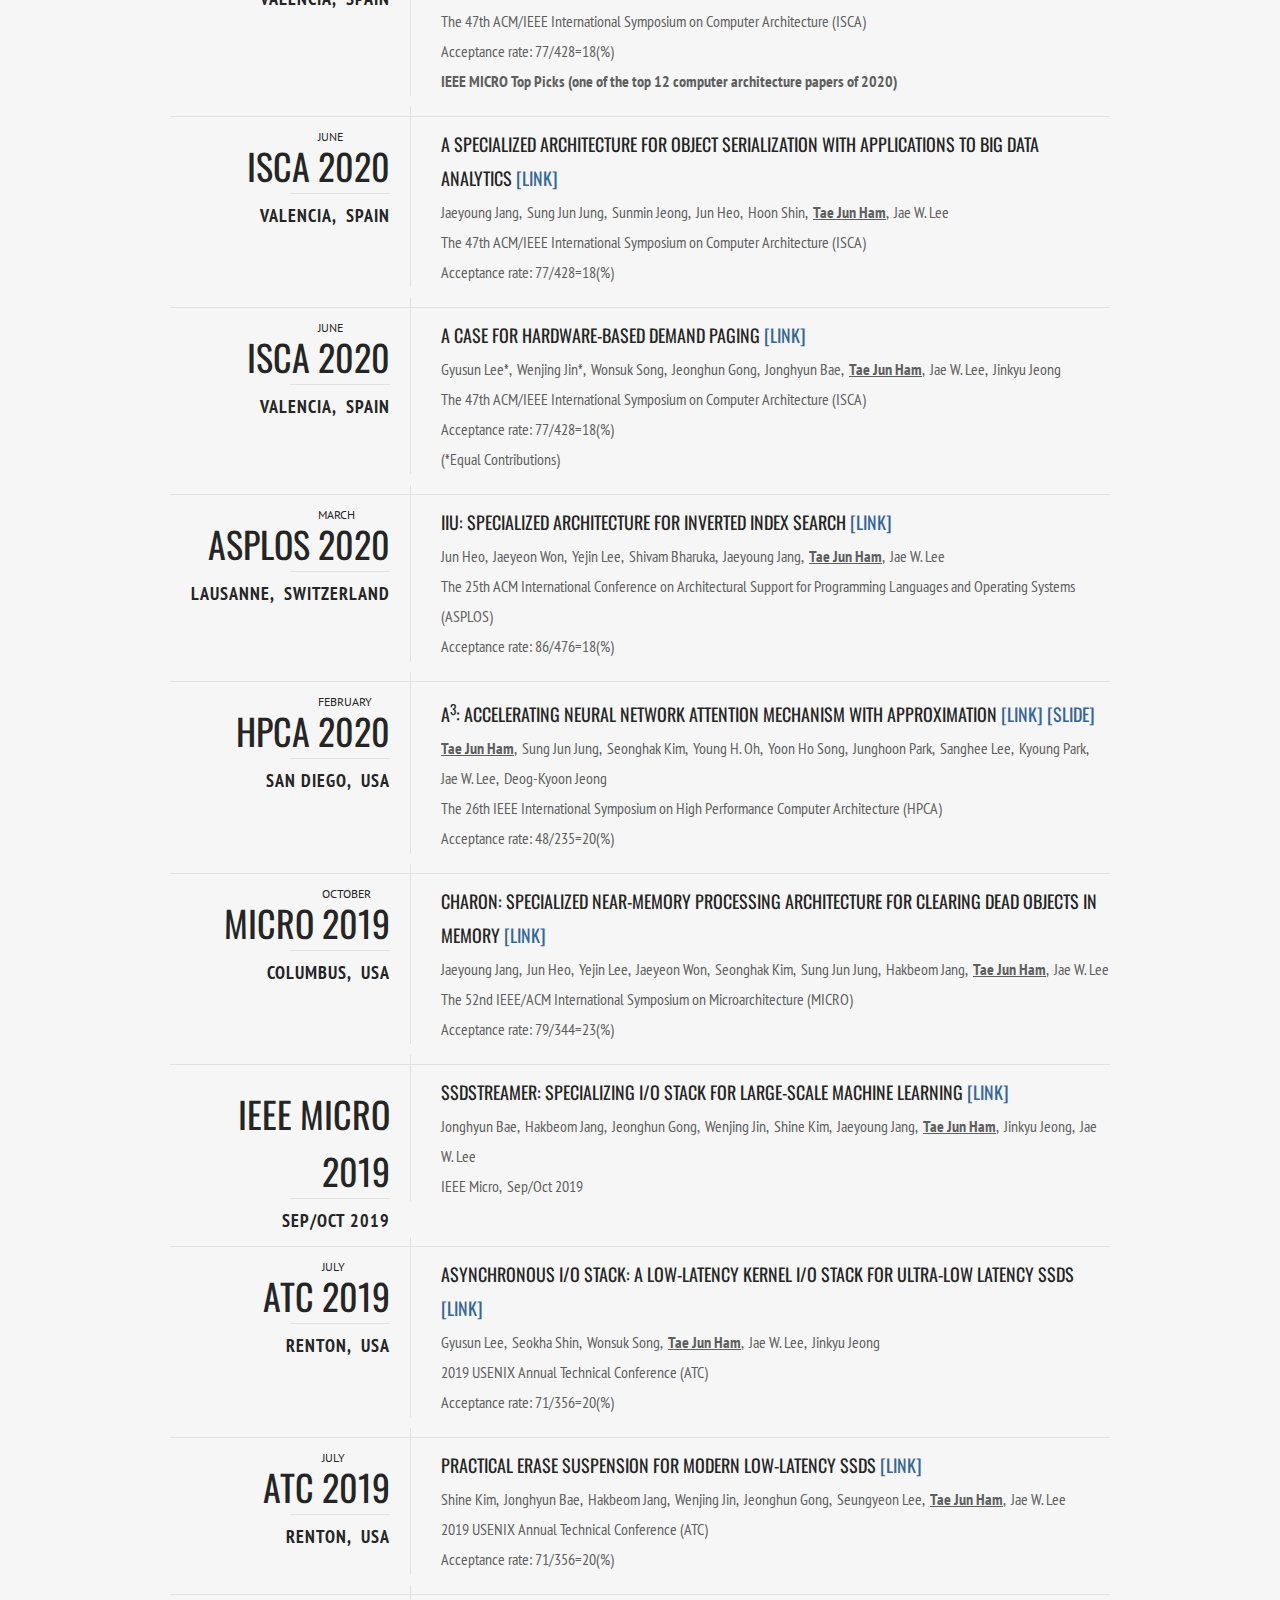
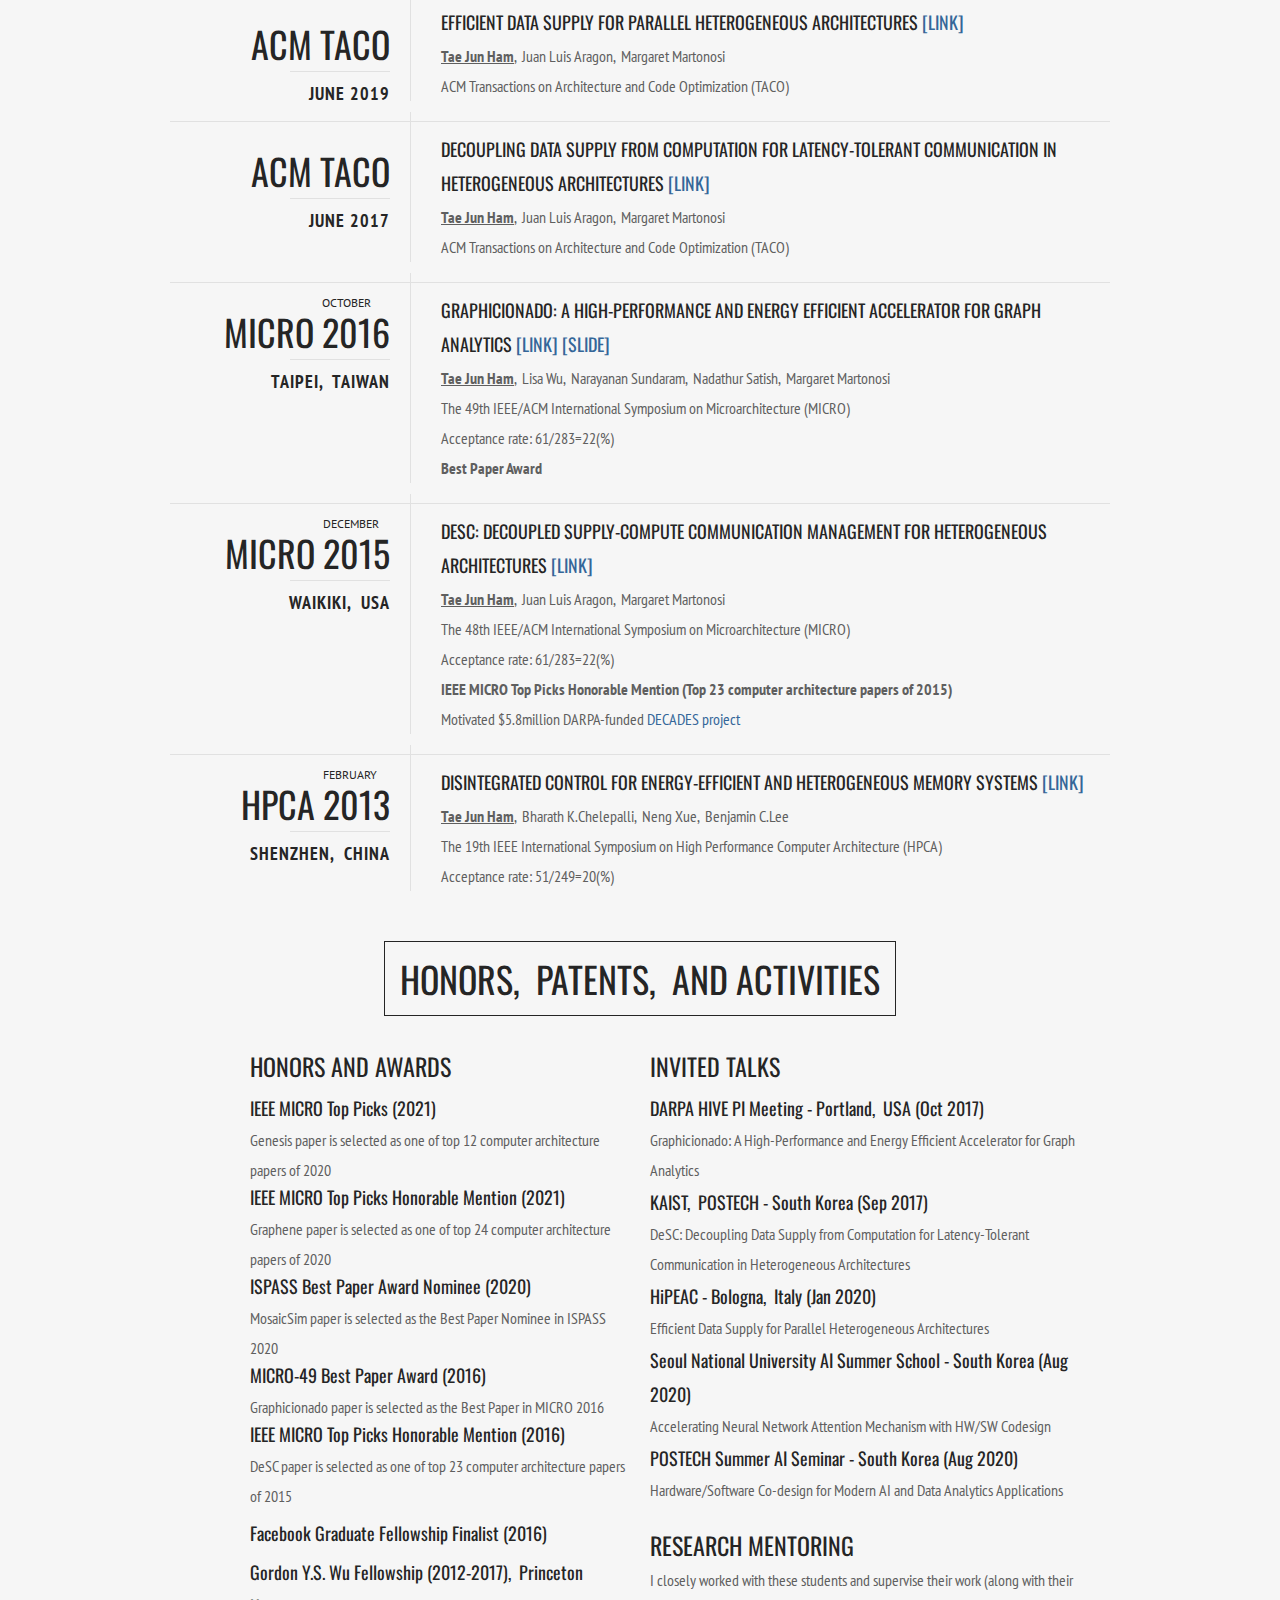
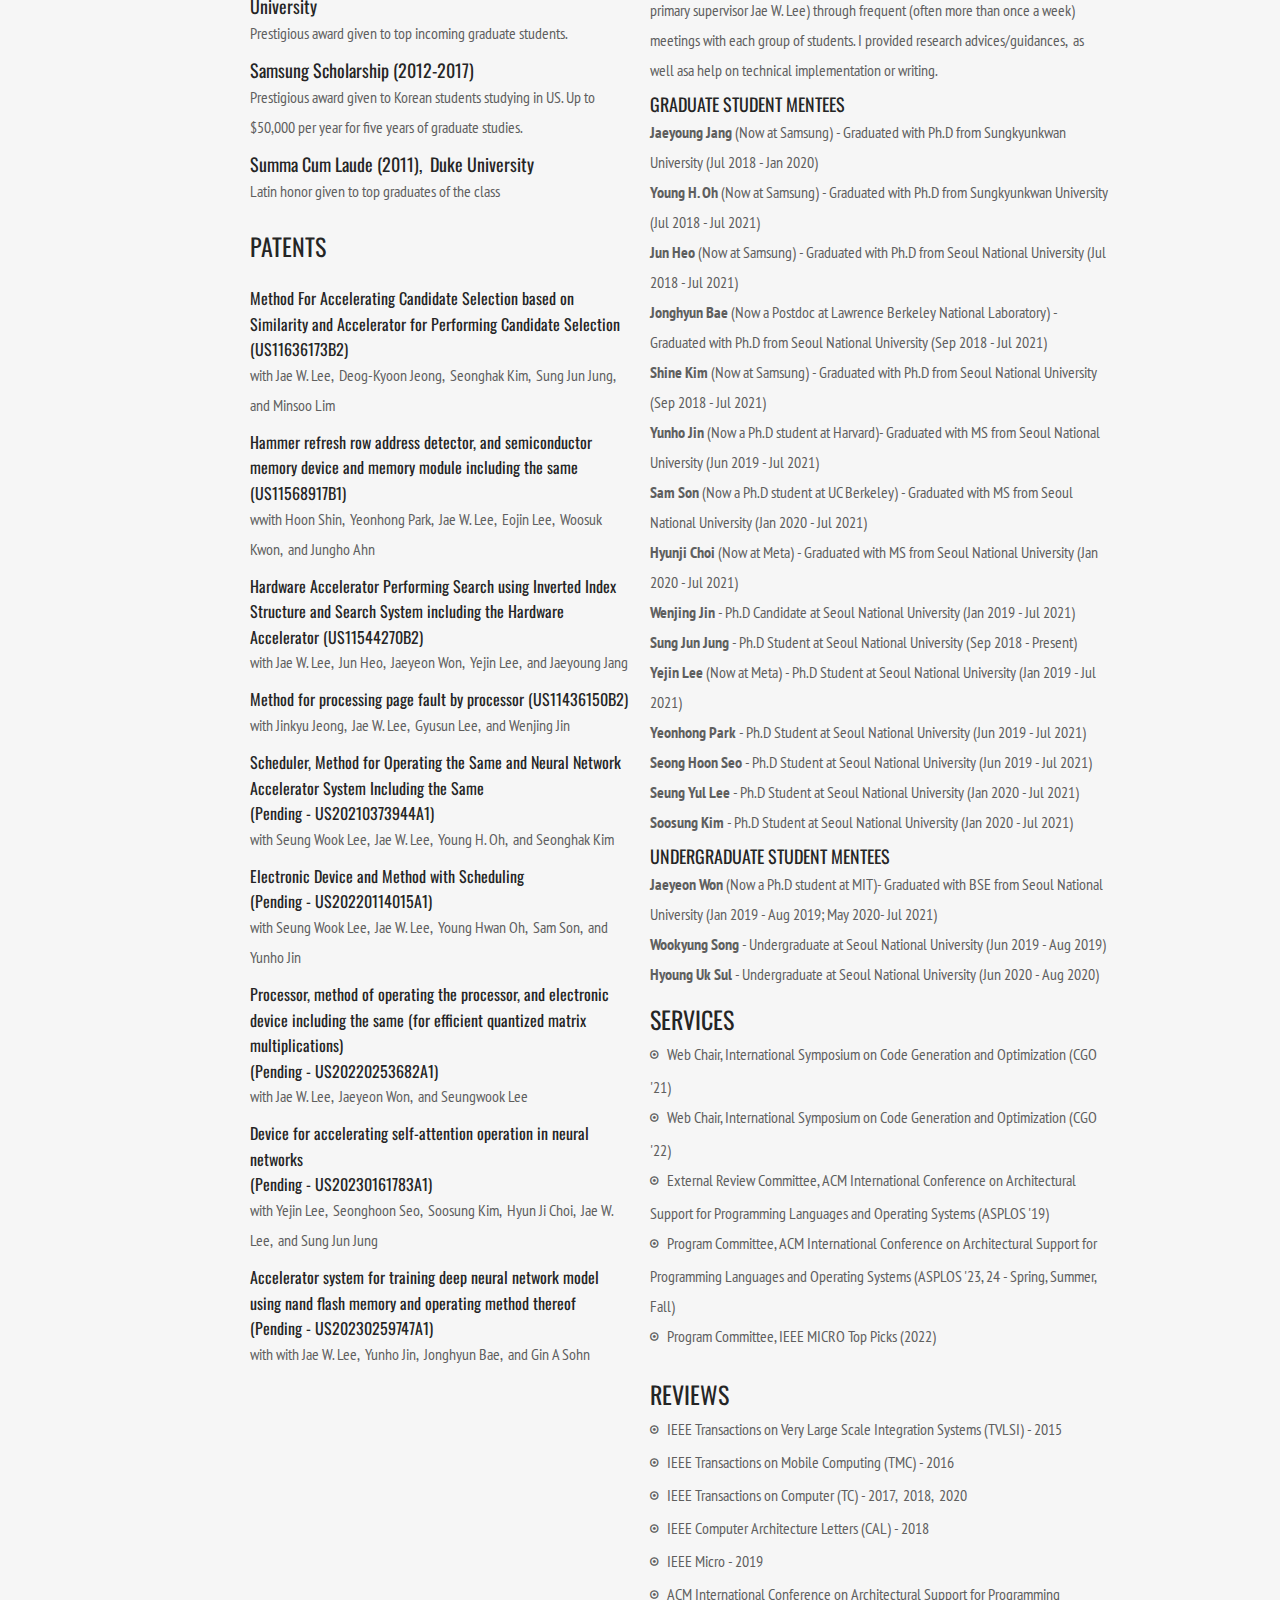
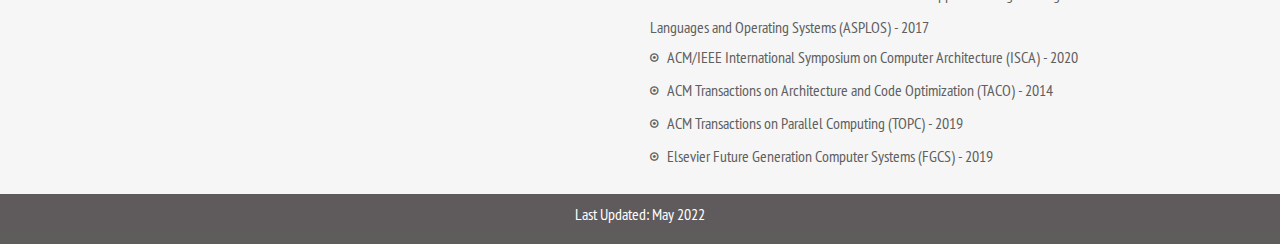
==== commit 42efcc2a: "Update index.html" ====
--- a/index.html
+++ b/index.html
@@ -145,7 +145,7 @@
                     </div><!-- end .span4 -->
                     <div class="span5">
                         <h3 class="text-uppercase">About Me</h3>
-                        <p>Tae Jun is currently a staff software engineer at Google working on hardware/software performance/resource effciency optimization for Google database & analytics systems.
+                        <p>Tae Jun is currently a staff software engineer at Google working on HW/SW performance/resource effciency optimization for Google database & analytics systems.
                         <p>
                         Before joining Google, Tae Jun was a postdoctoral researcher at Seoul National University. Tae Jun received his B.S.E degree from Duke University and received his master's and Ph.D. in Electrical Engineering from Princeton University under the supervision of Professor Margaret Martonosi. His main research area includes hardware-software co-design for emerging applications and data access optimizations across systems and architectures. </p>
                         </p>  
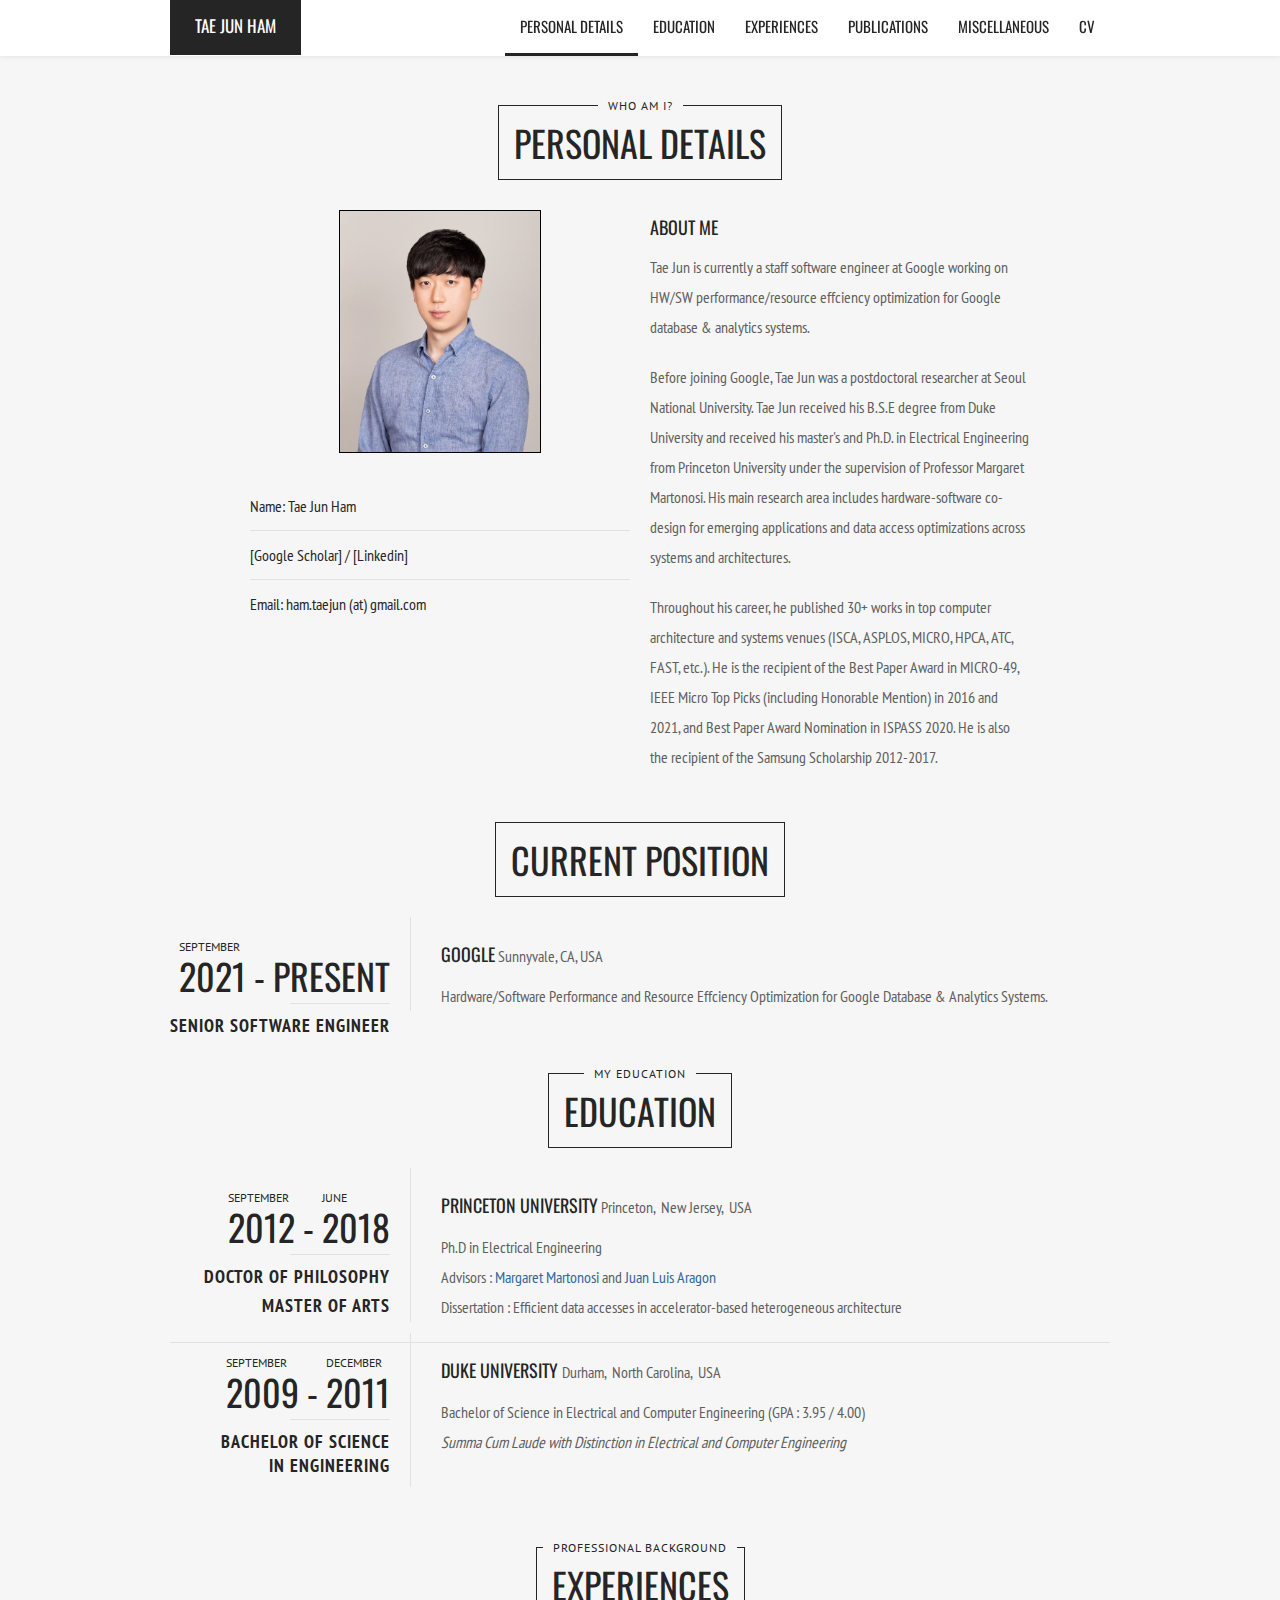
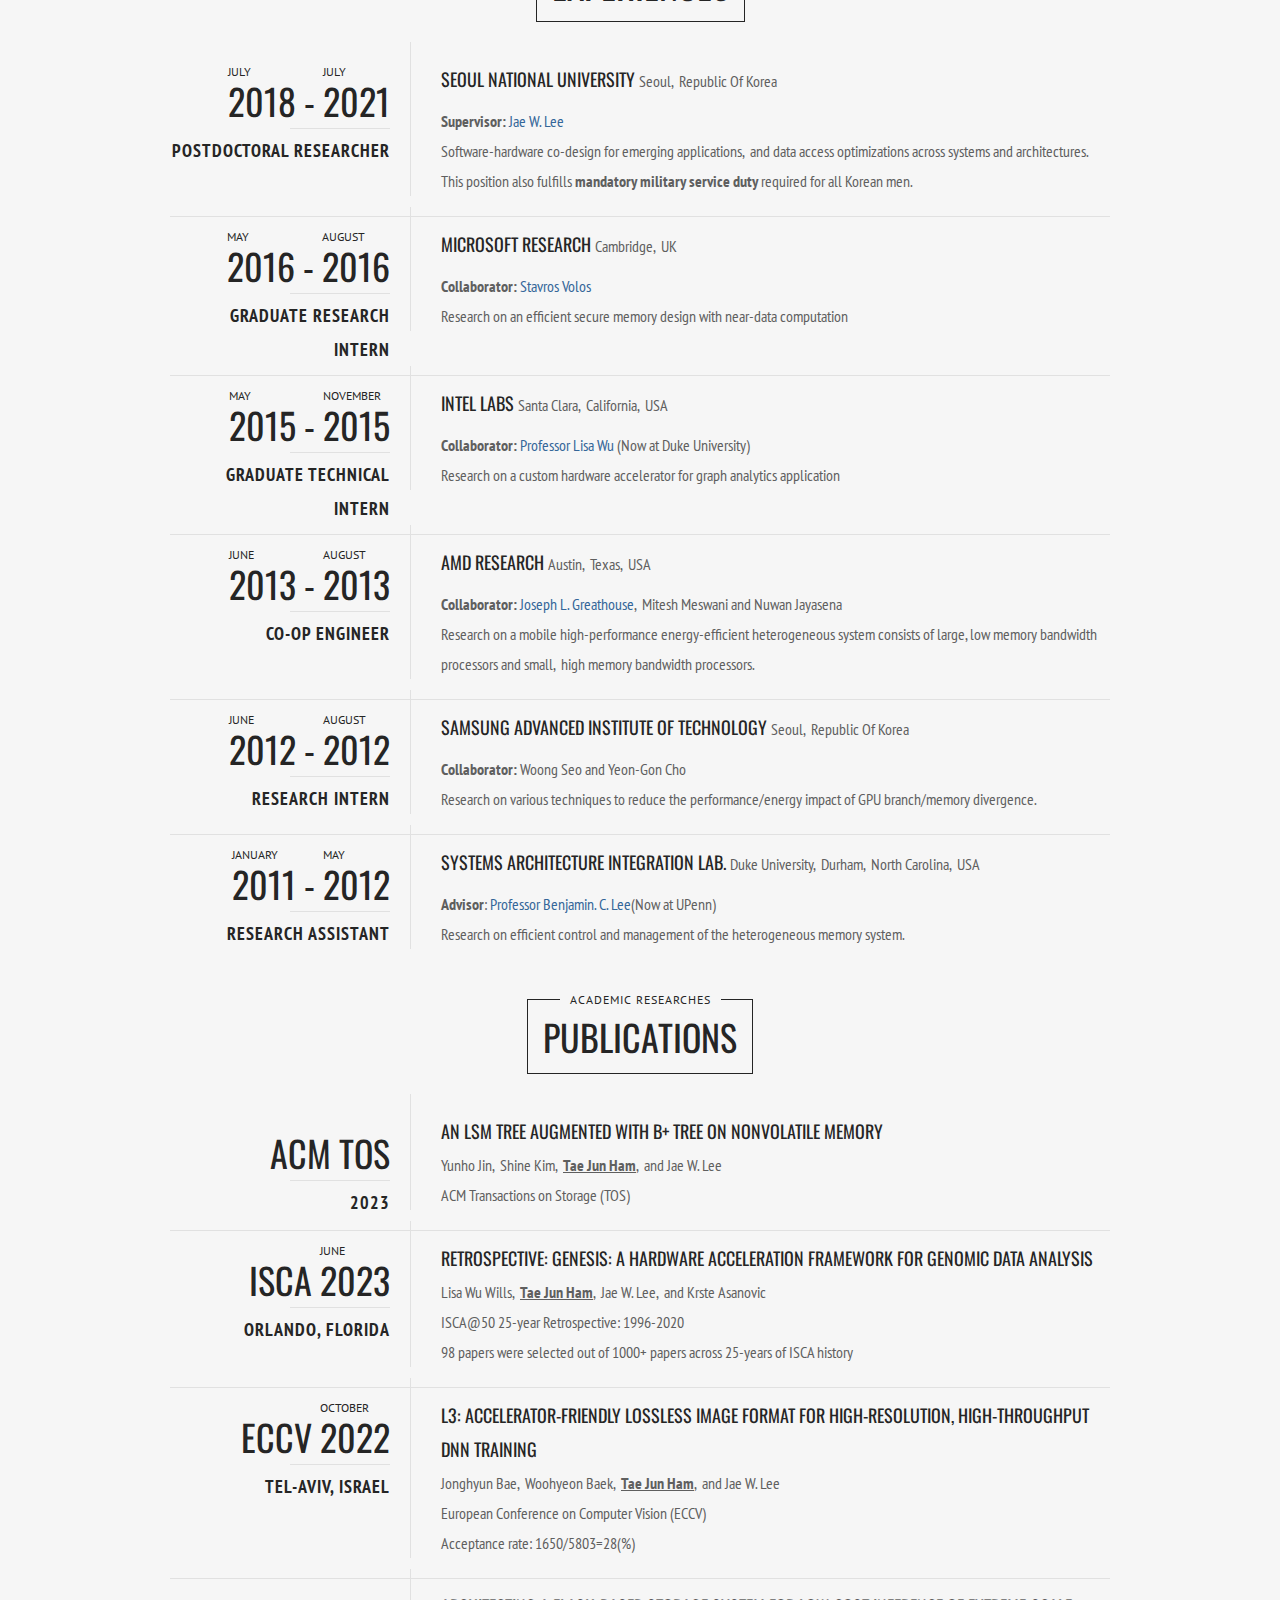
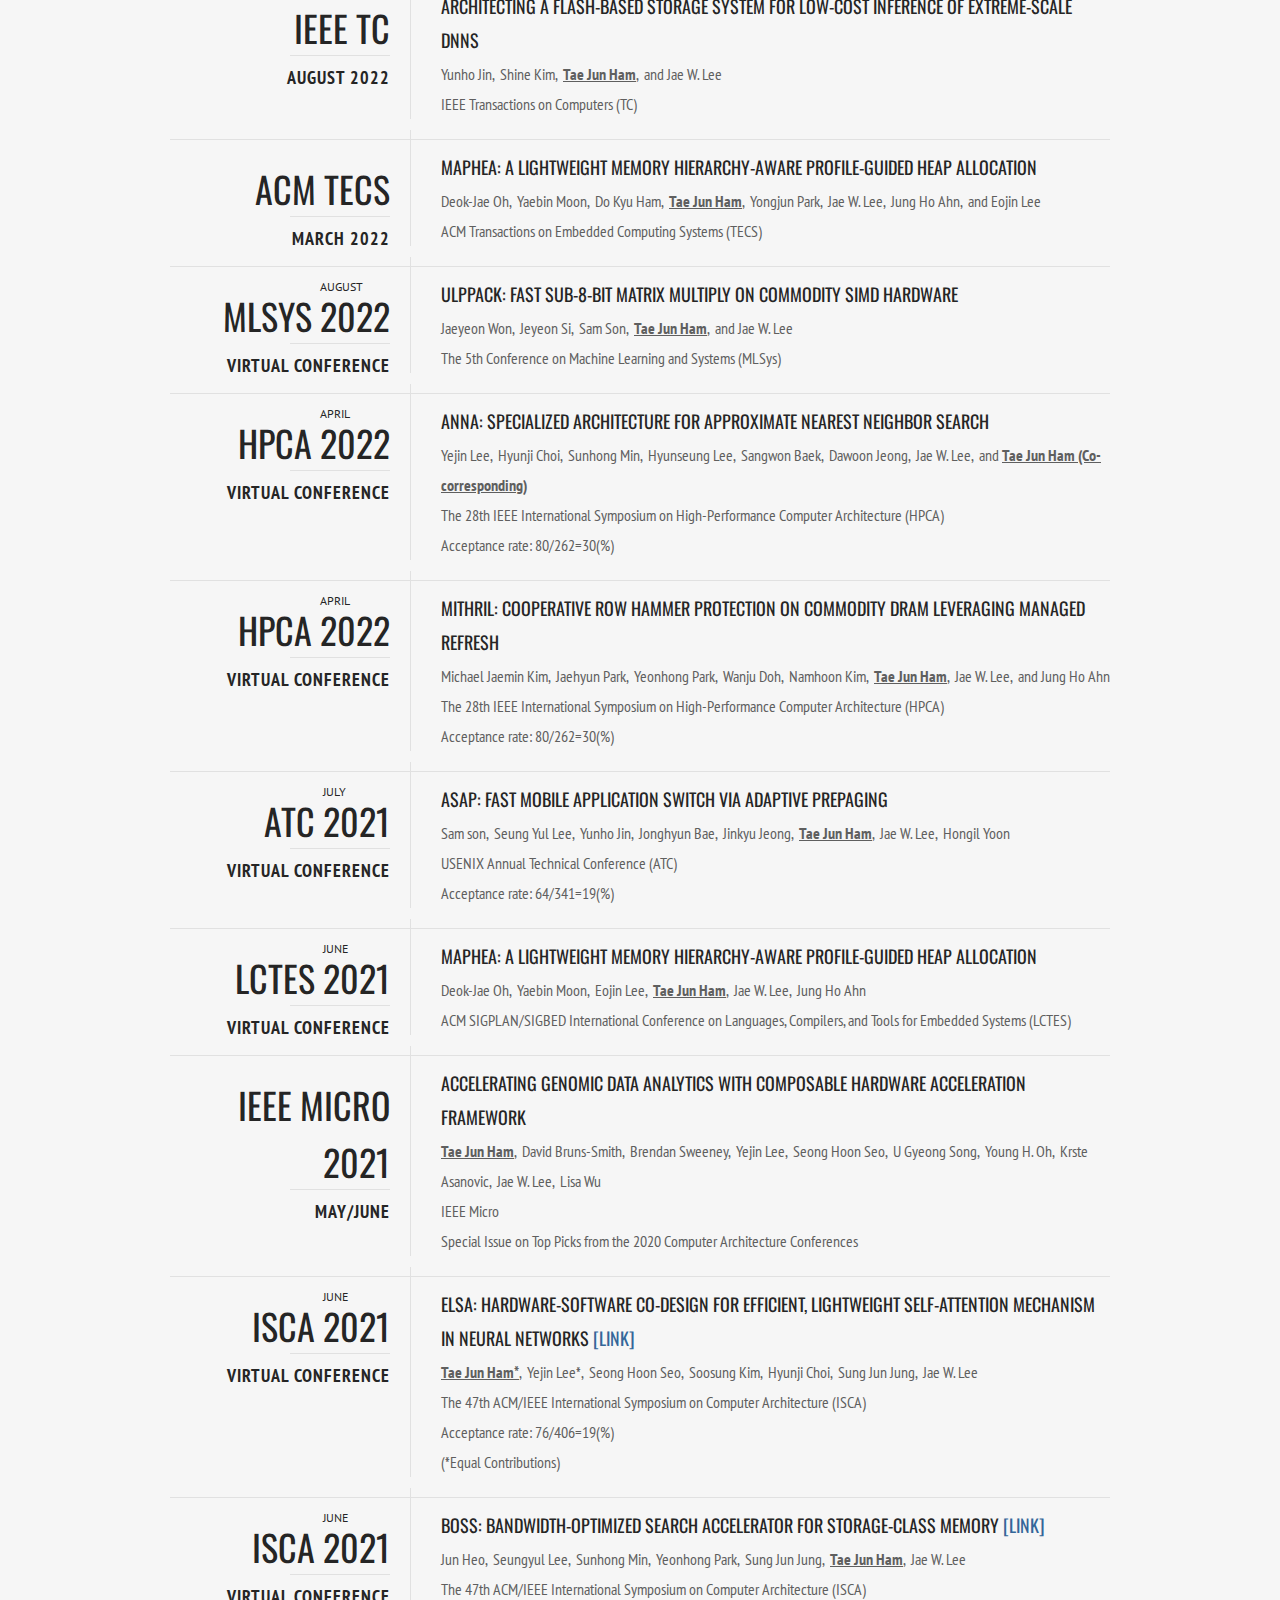
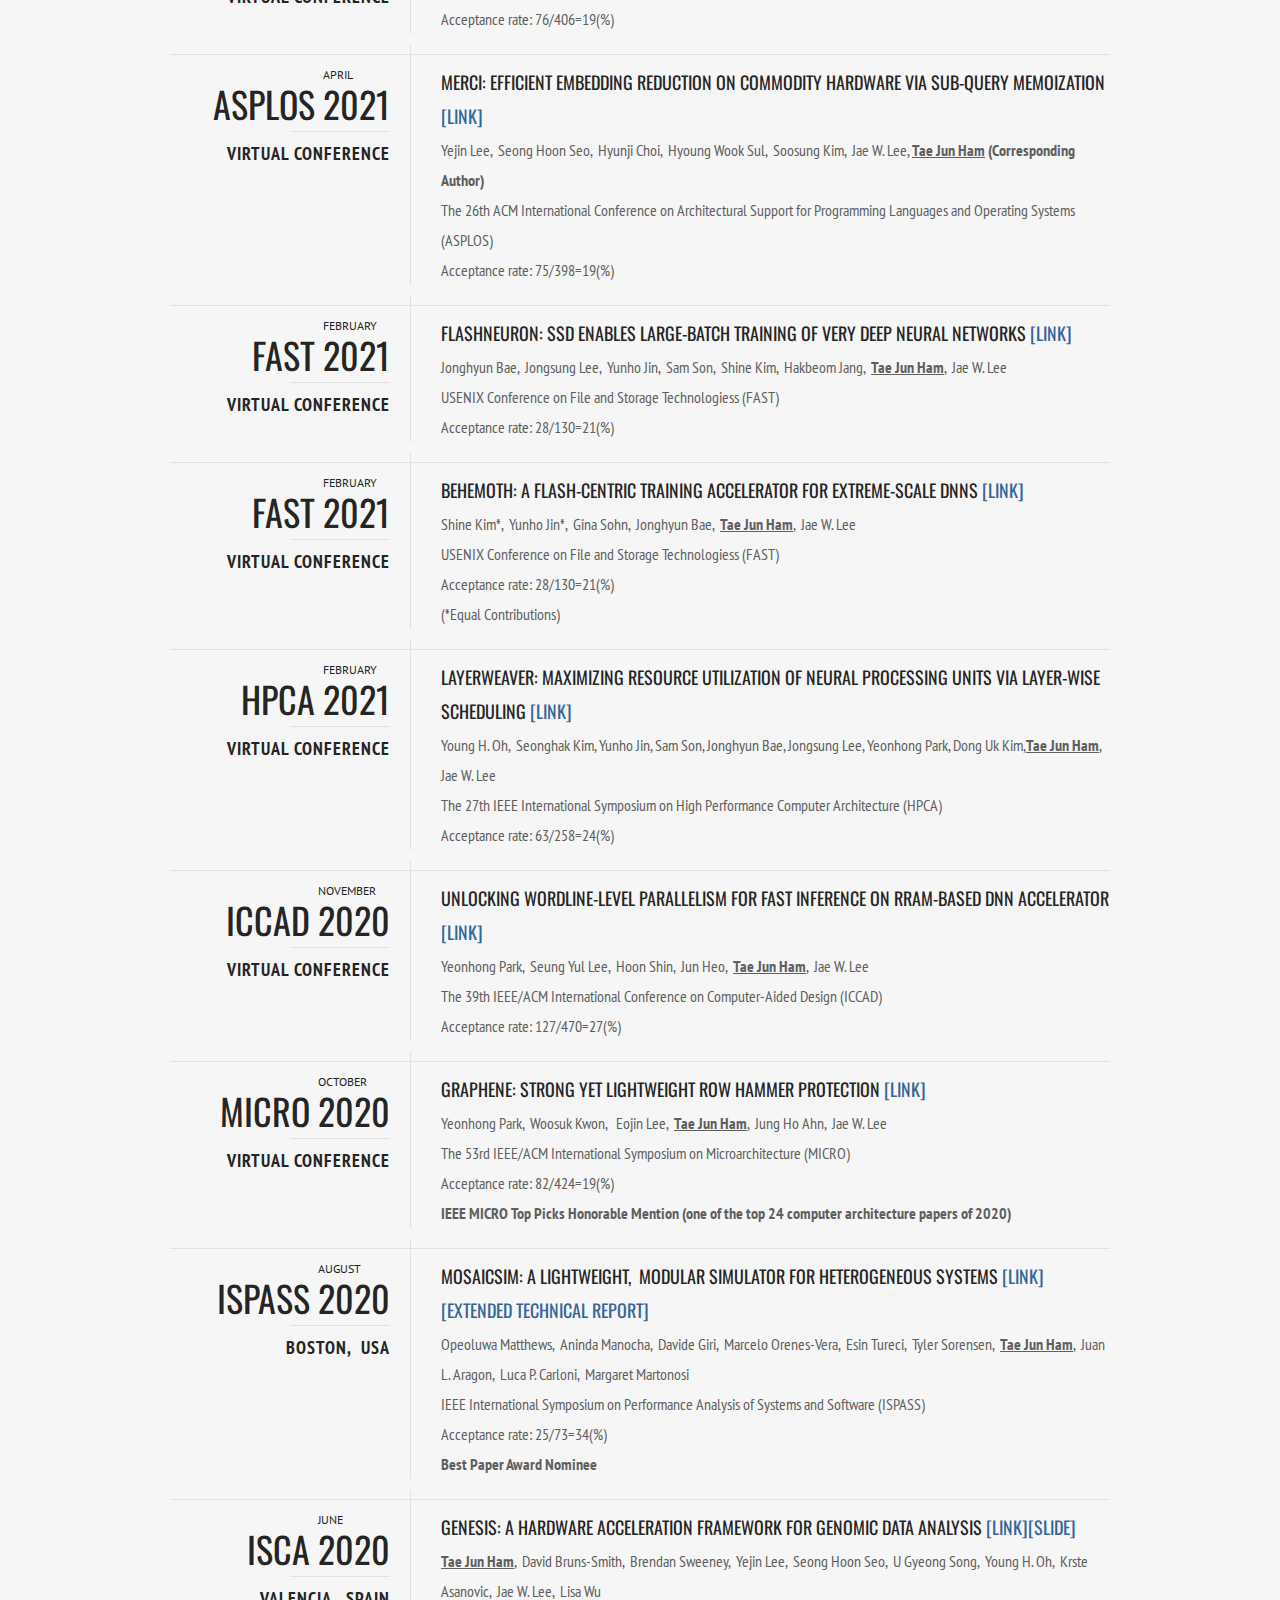
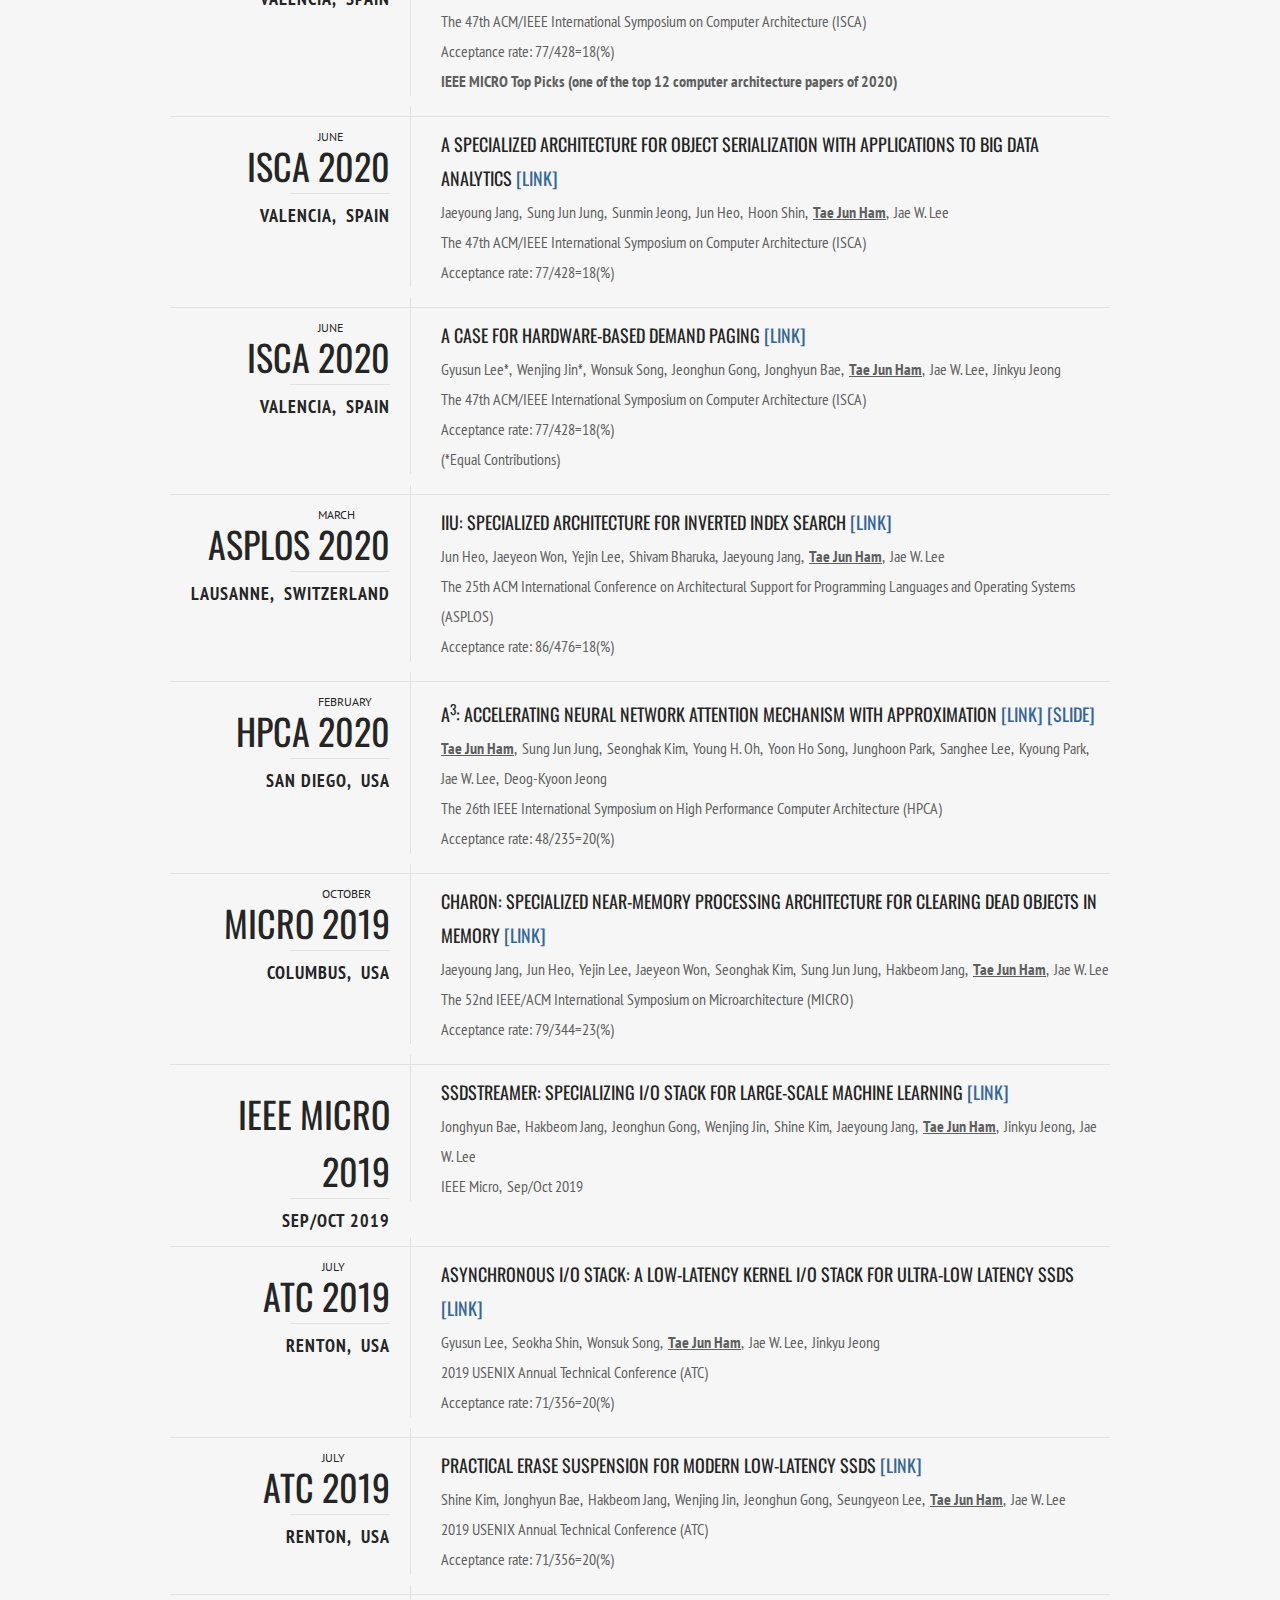
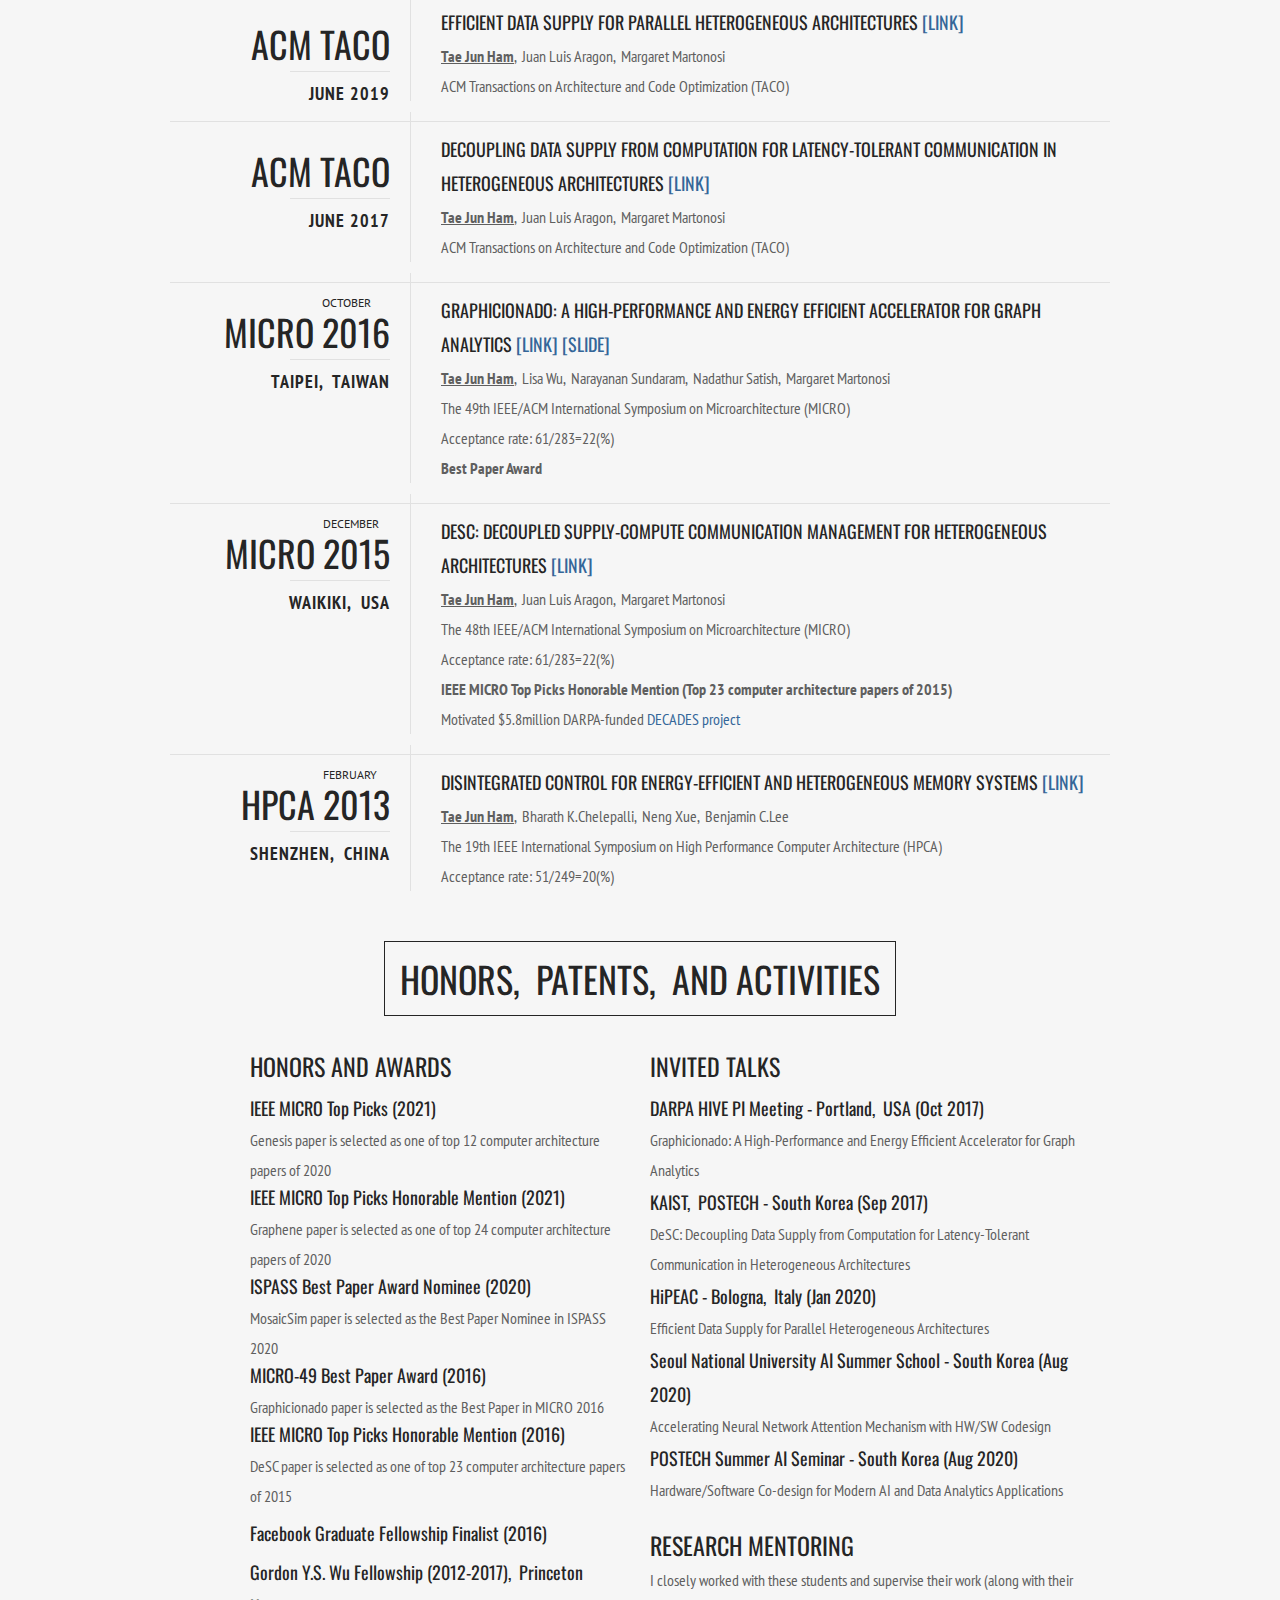
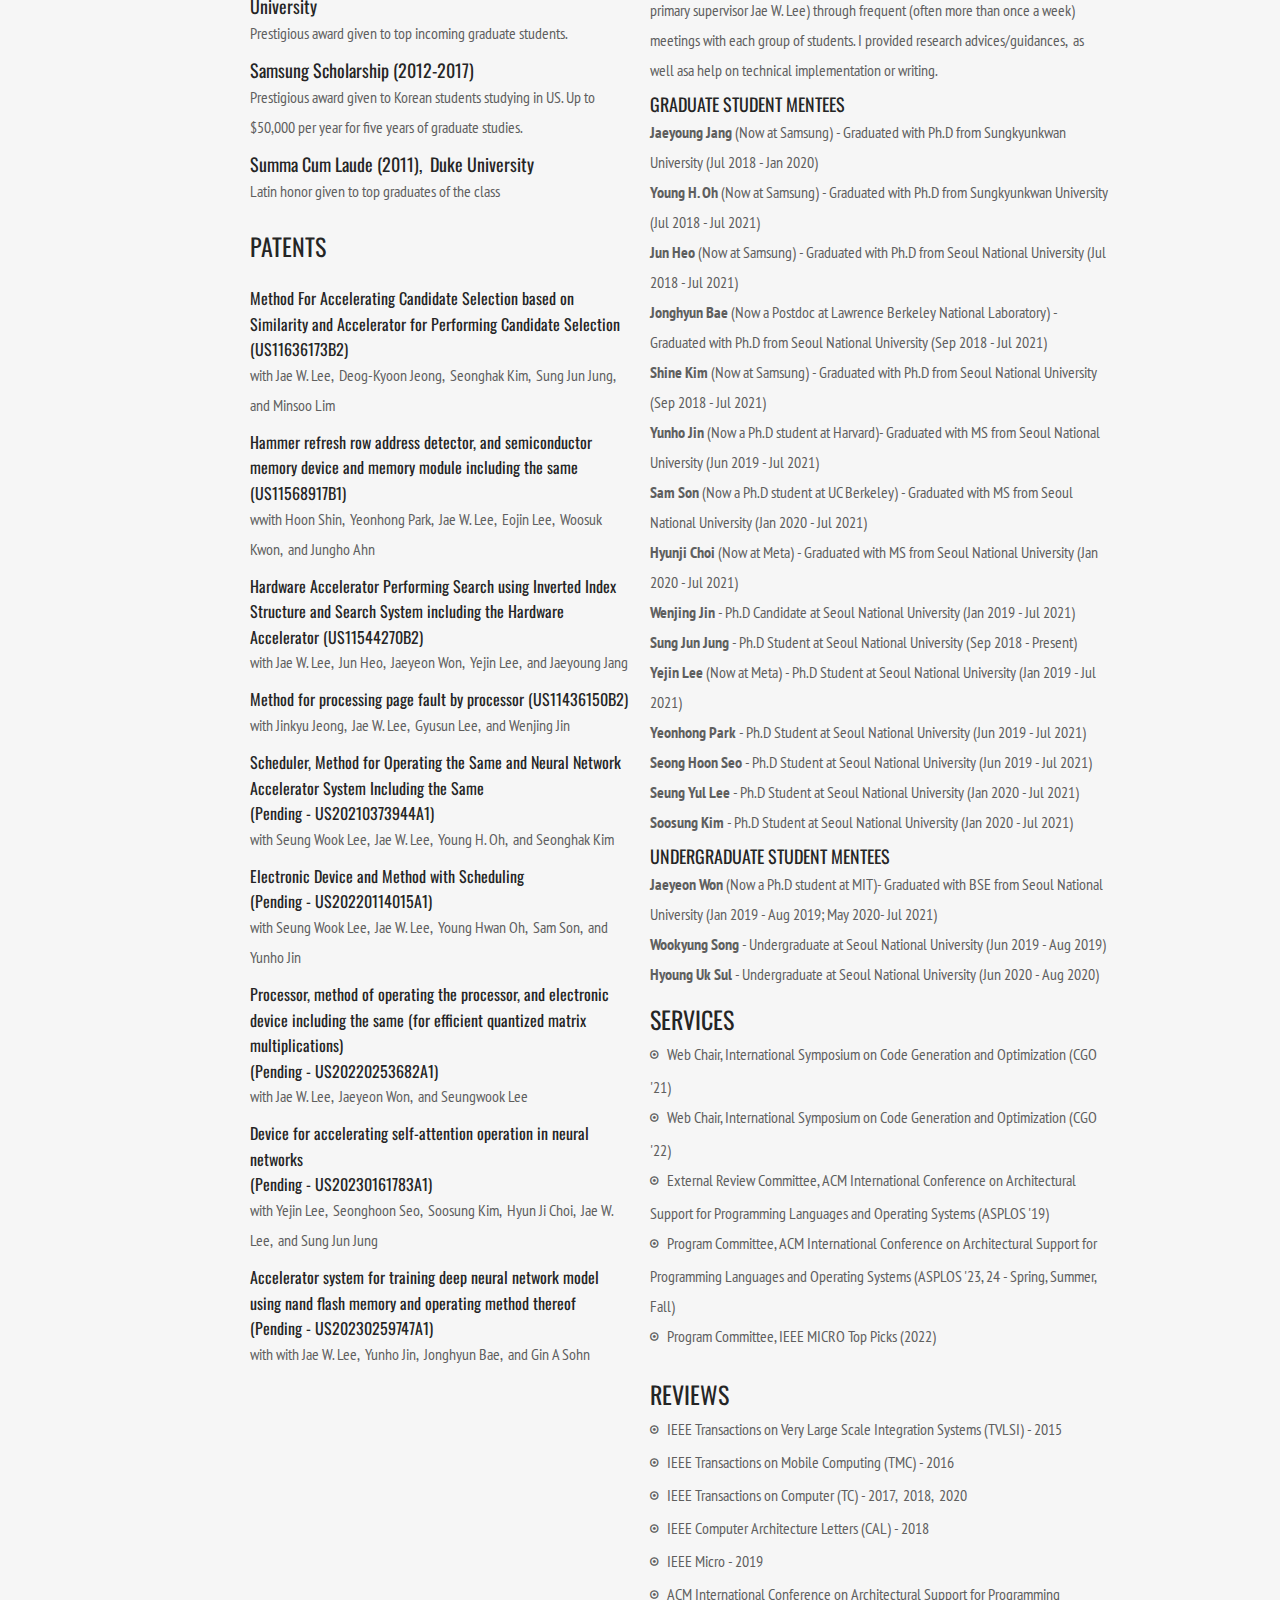
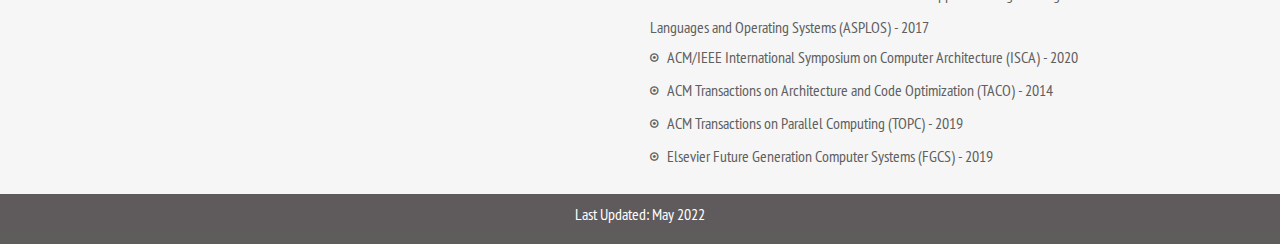
==== commit bf6e0985: "Update index.html" ====
--- a/index.html
+++ b/index.html
@@ -186,7 +186,7 @@
                     <div class="span9">
                         <div class="cv-item">
                             <h3 class="text-uppercase">Google<span style="font-size:12pt; color: #5f5f5f; font-family: 'PT Sans Narrow',&nbsp; sans-serif; text-transform: capitalize"> Sunnyvale,&nbsp;CA,&nbsp;USA</span></h3>
-                            Hardware/Software Performance Optimization for Google Applications and Systems. <br>
+                            Hardware/Software Performance and Resource Effciency Optimization for Google Database & Analytics Systems. <br>
                             </p>
                         </div><!-- end .cv-item -->
                     </div><!-- end .span9 -->
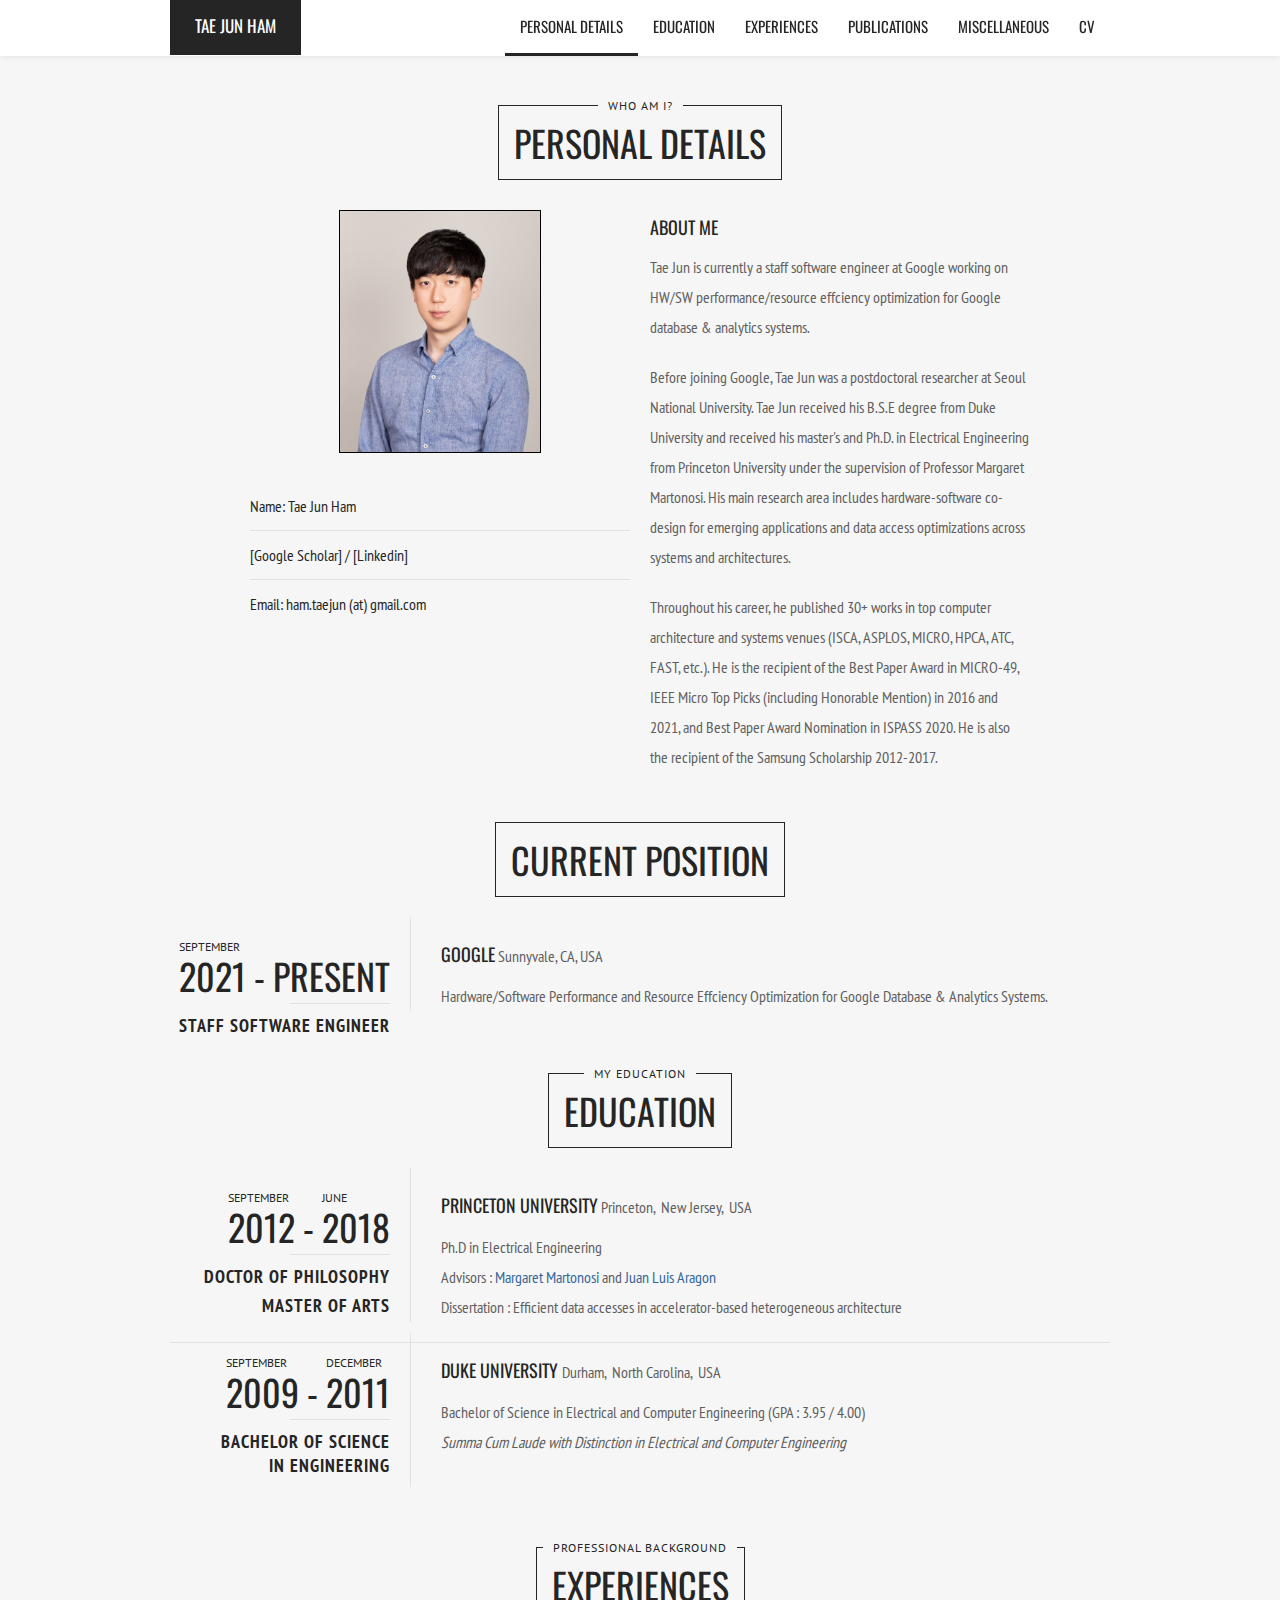
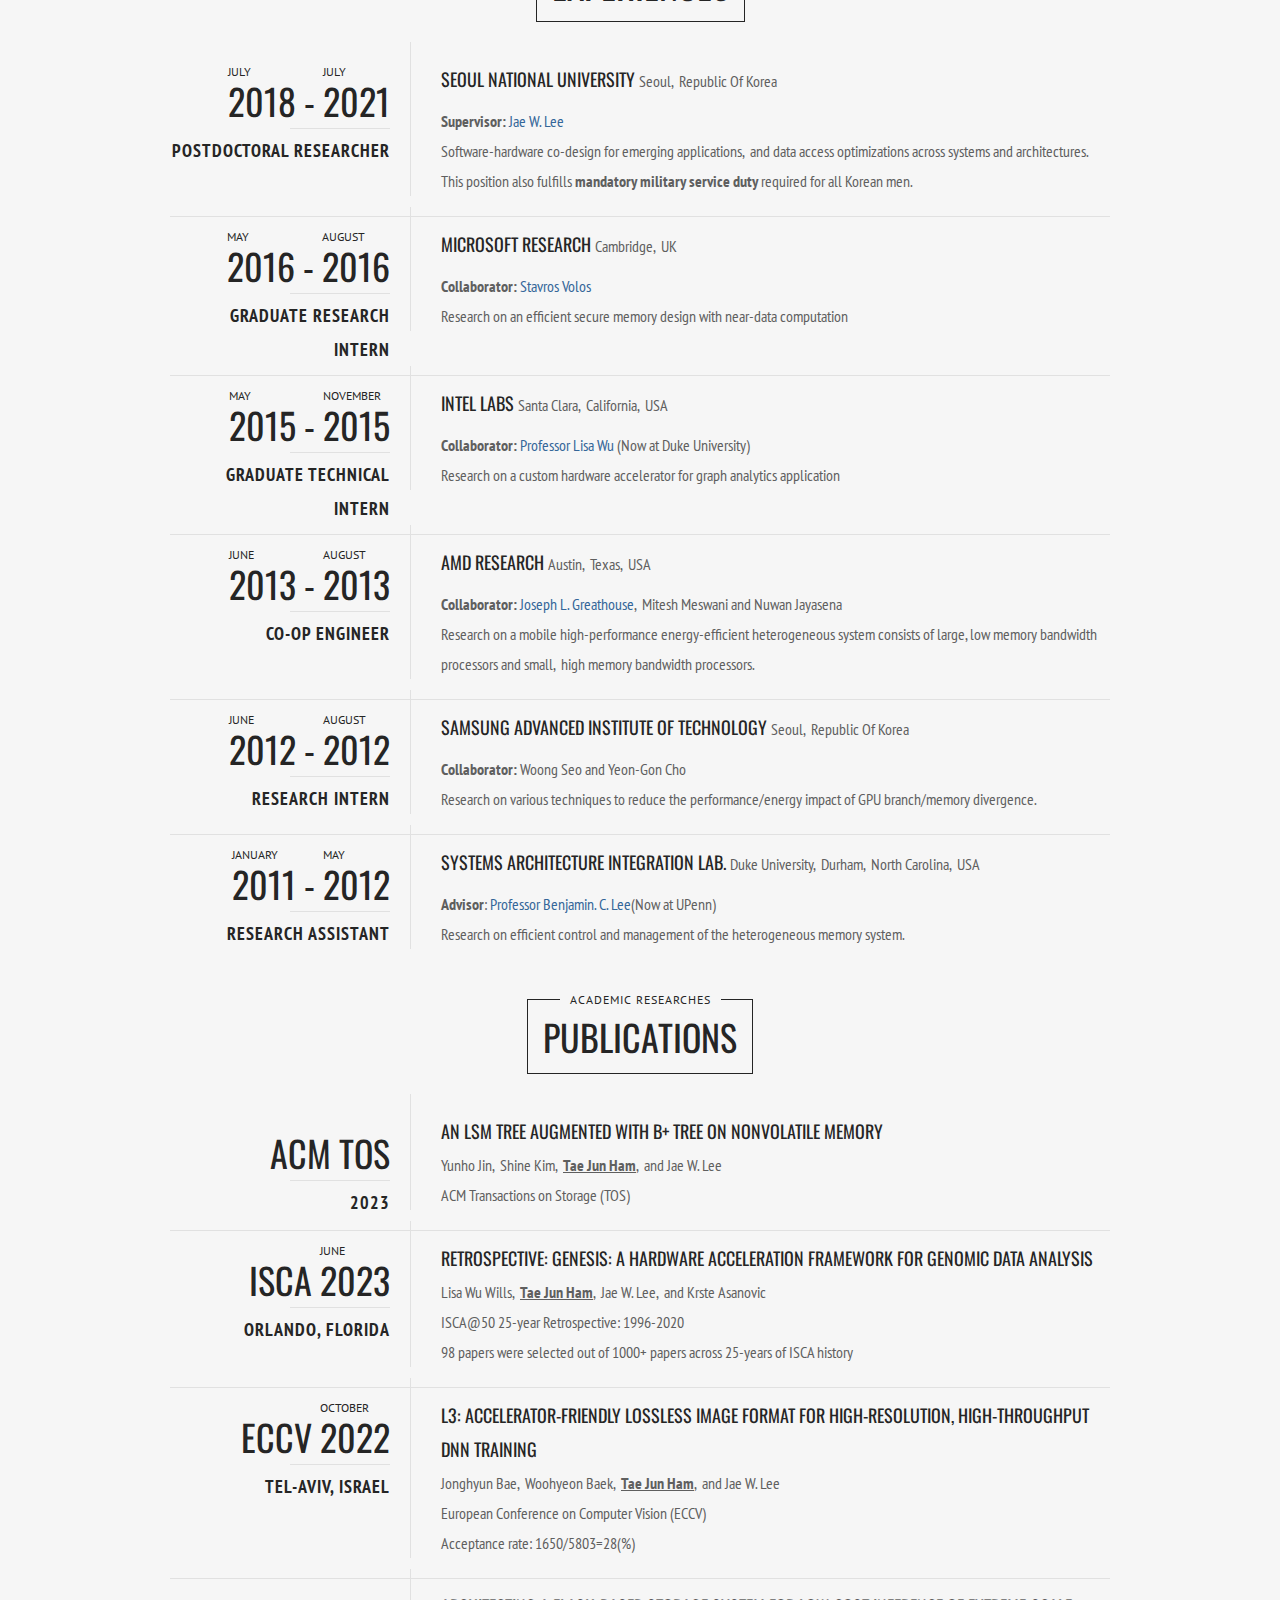
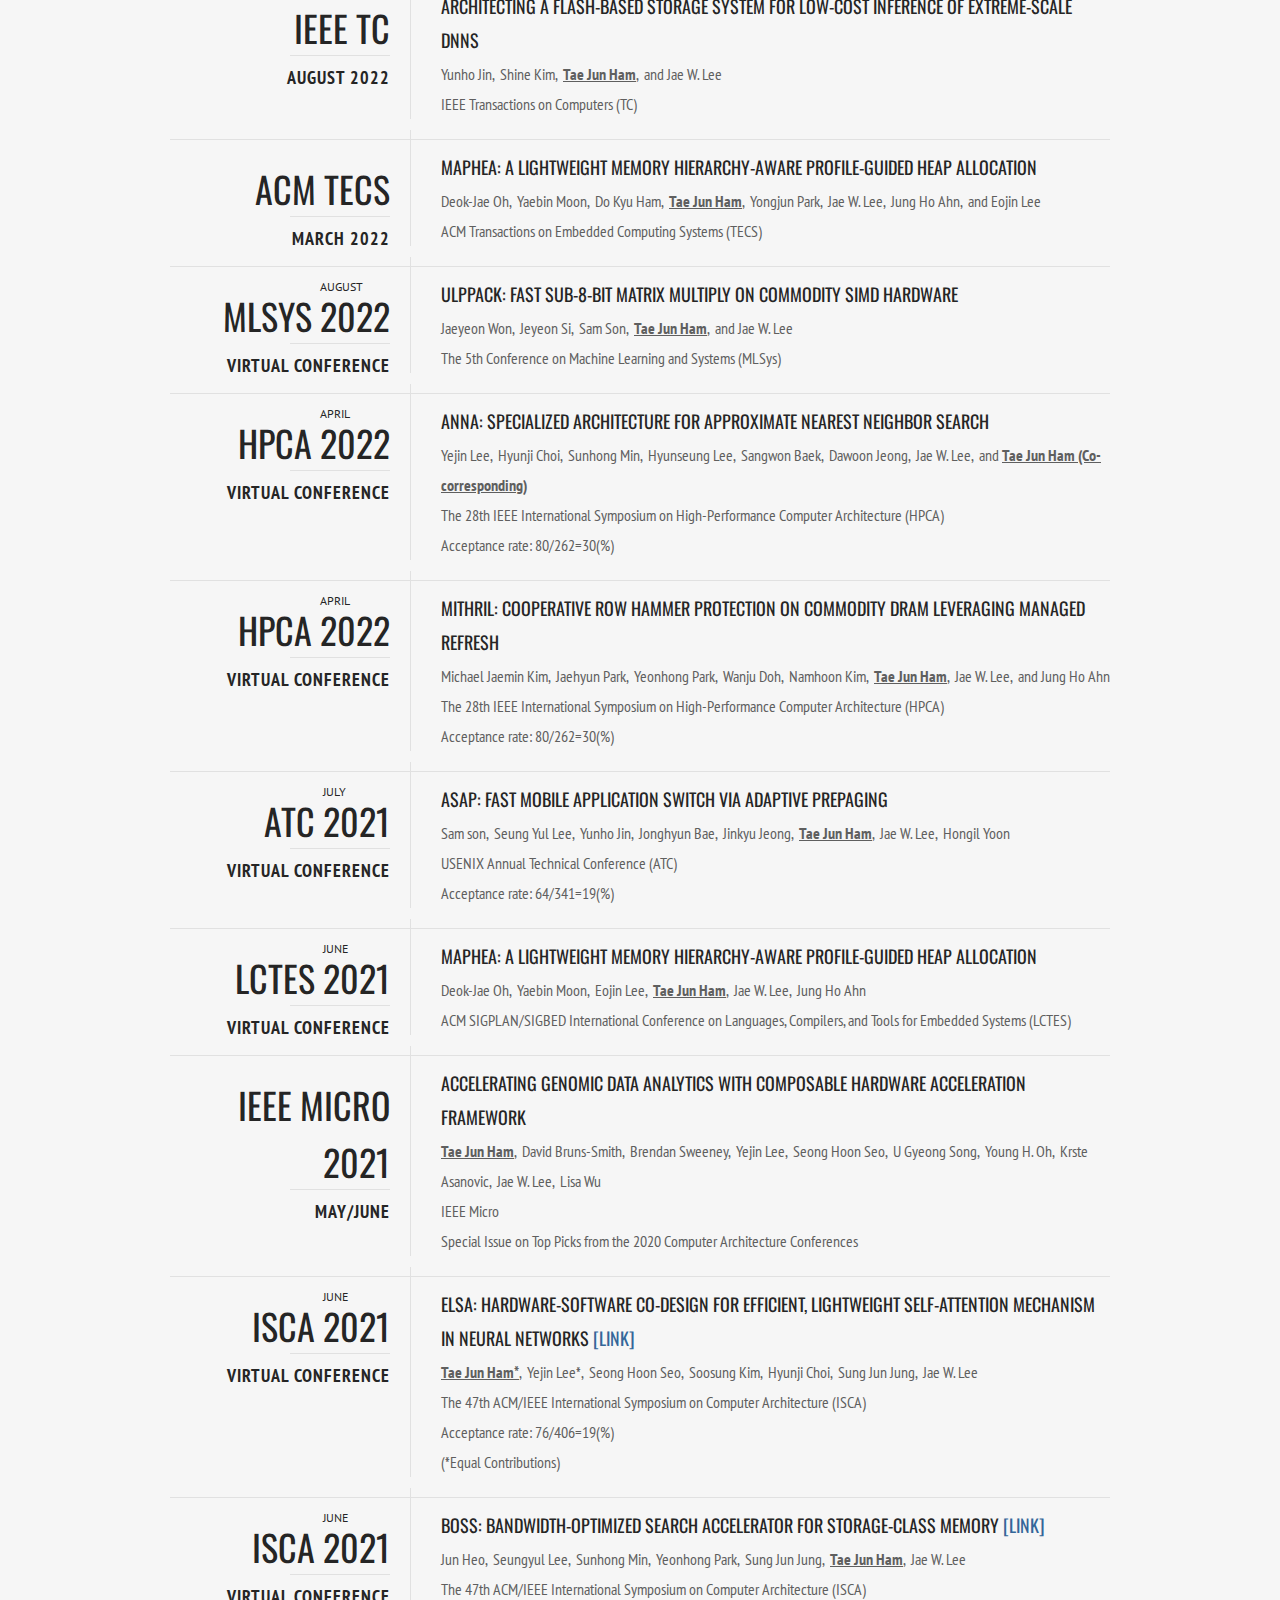
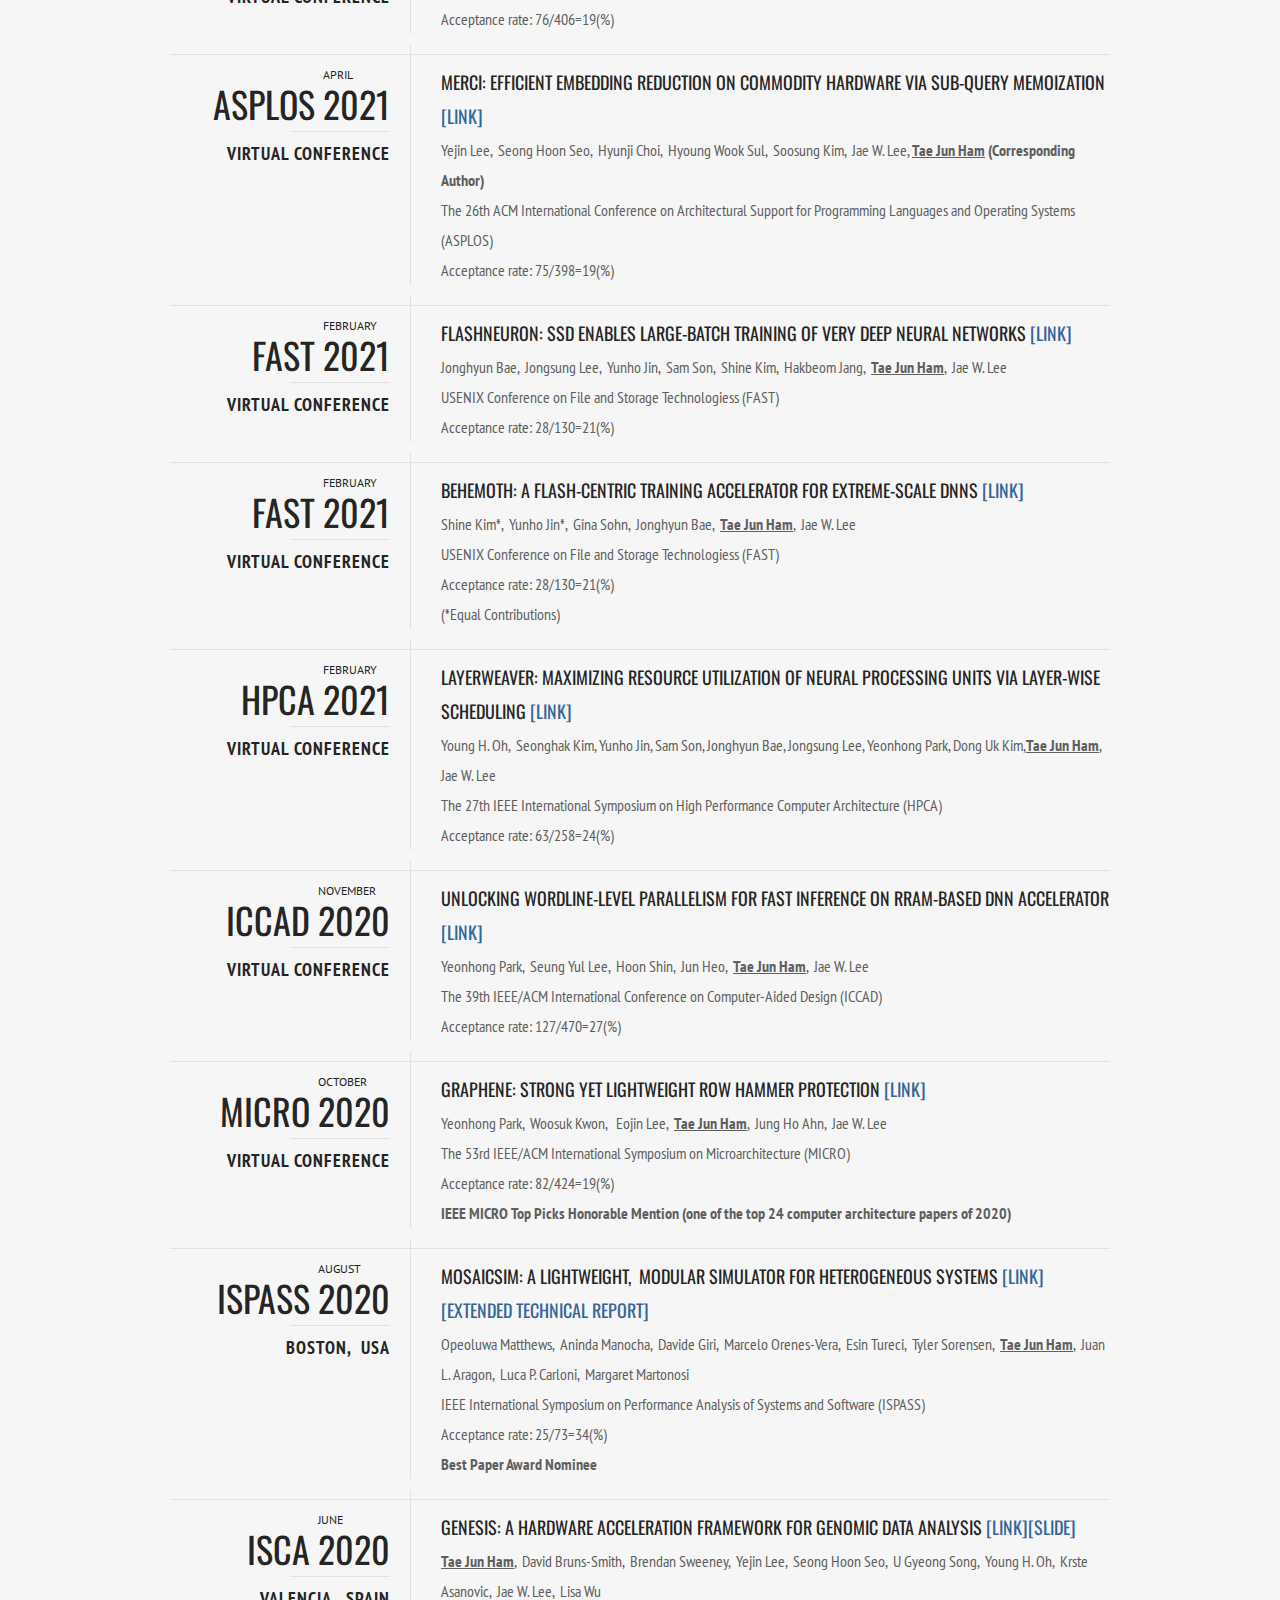
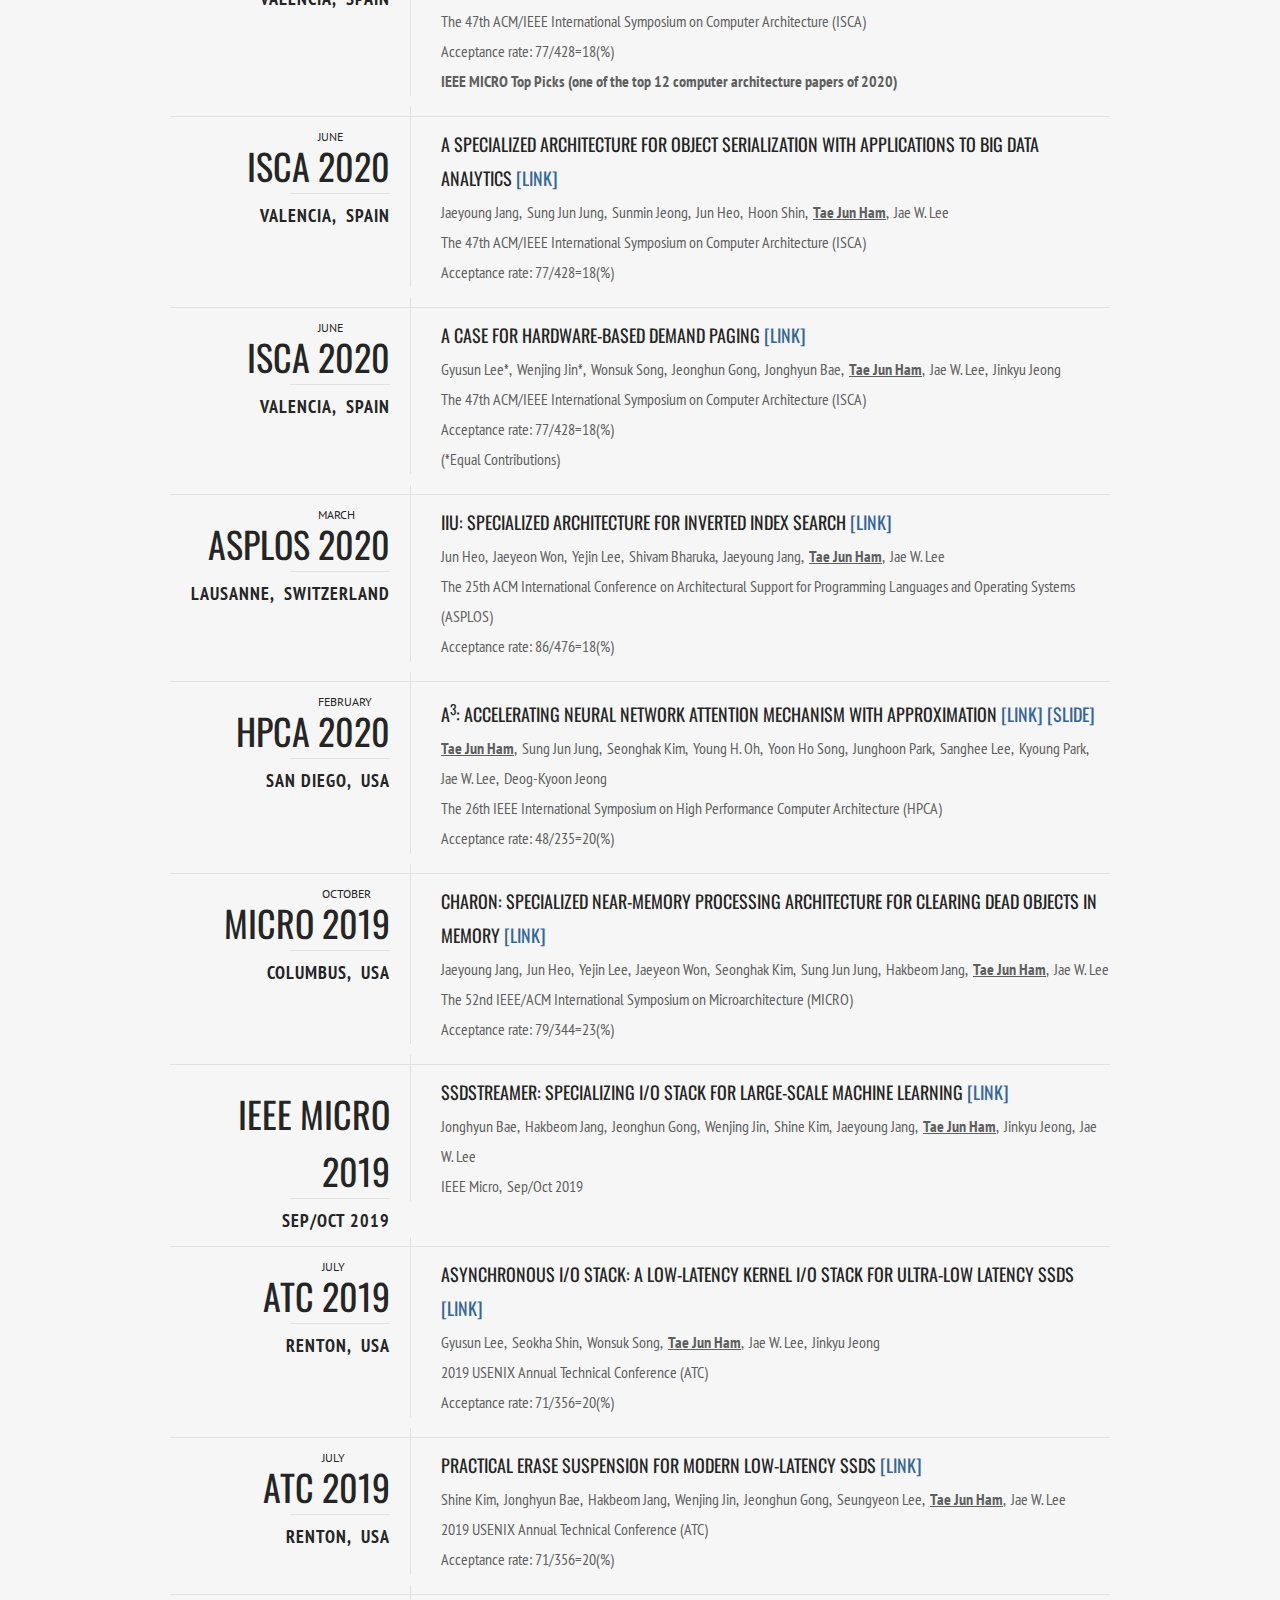
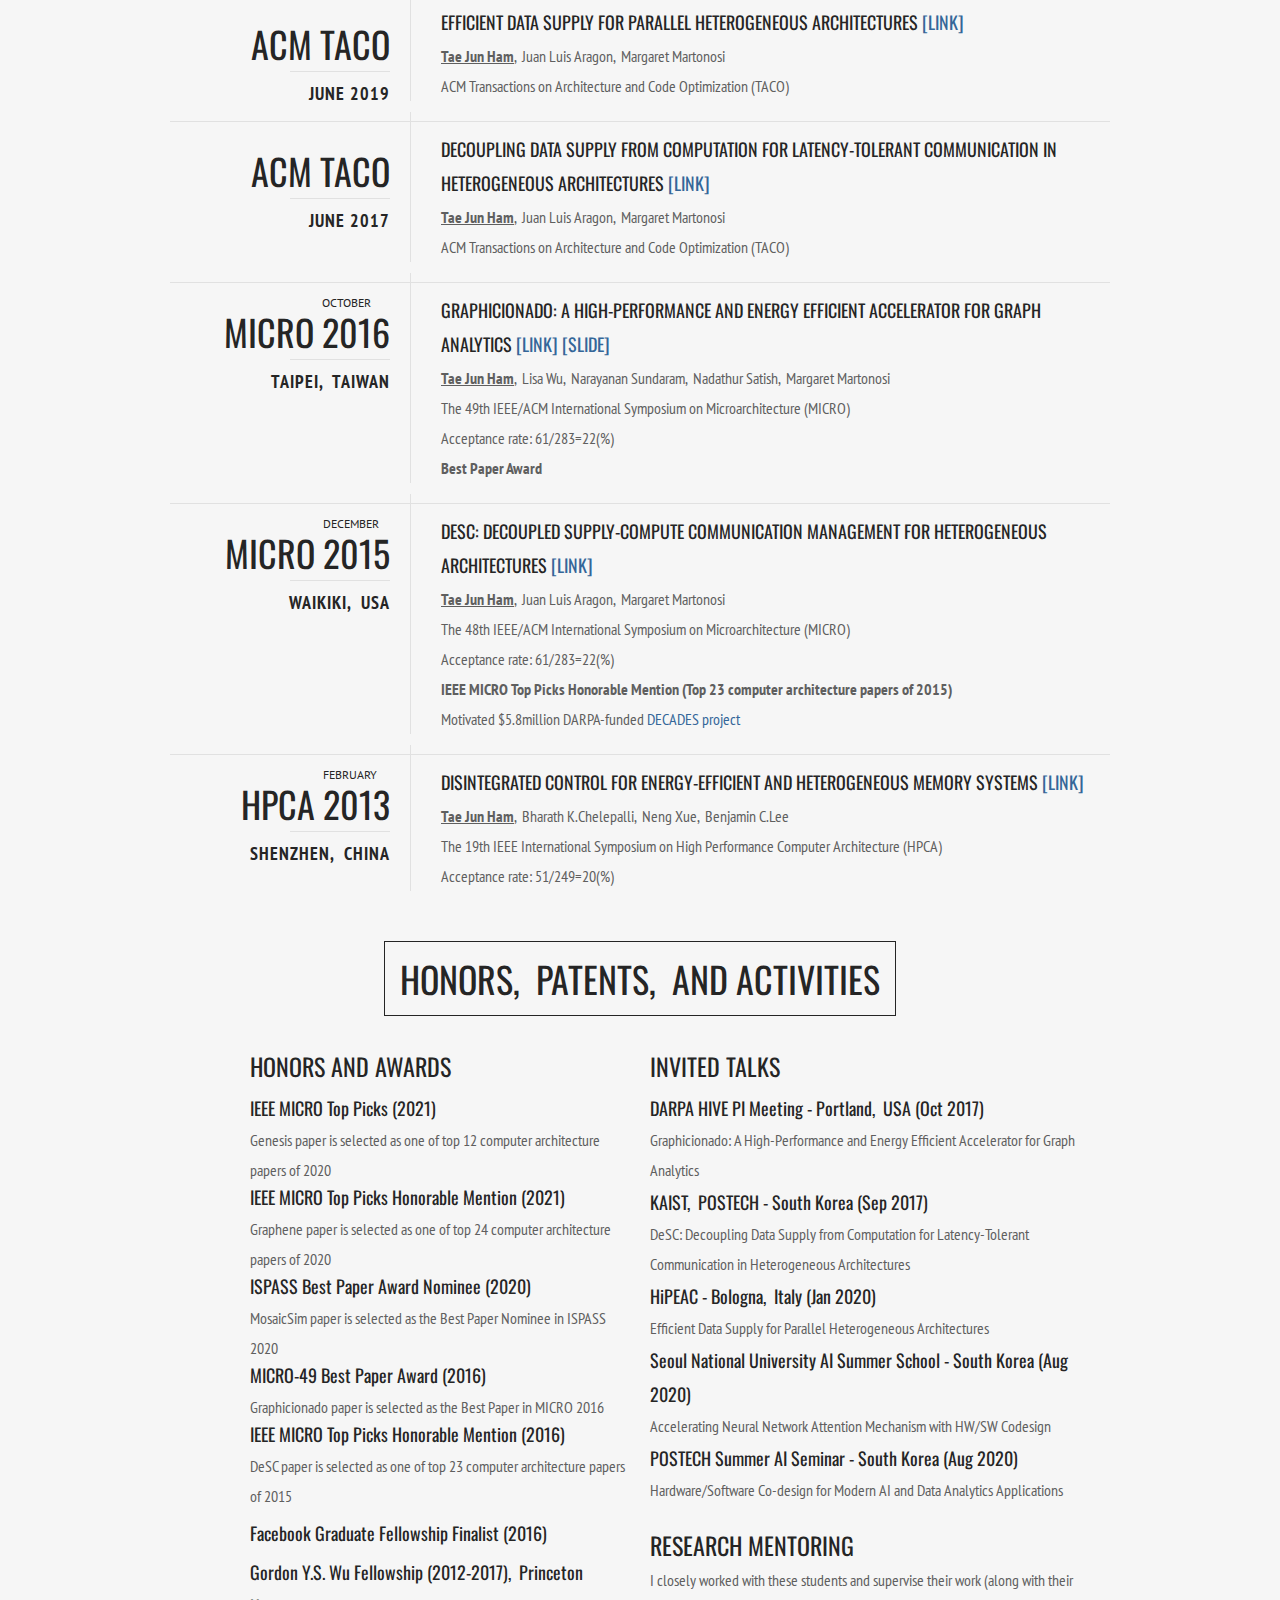
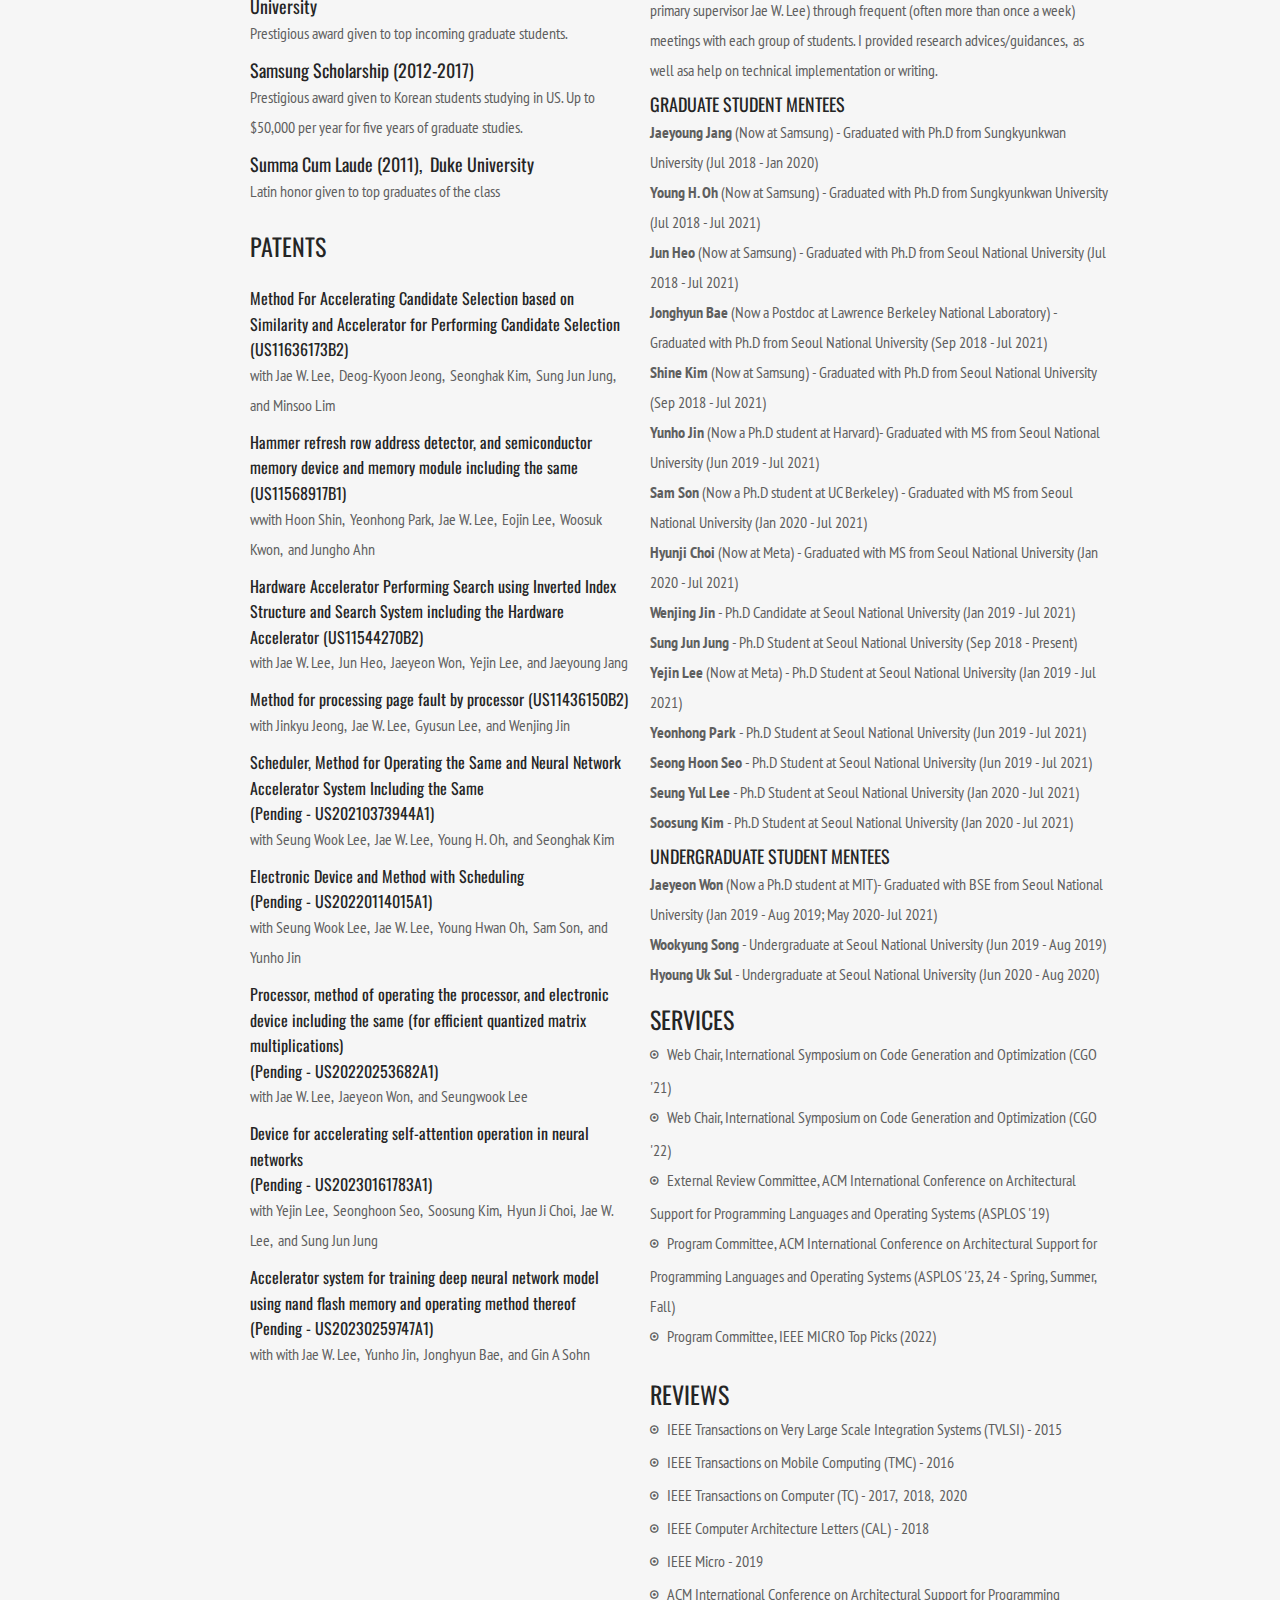
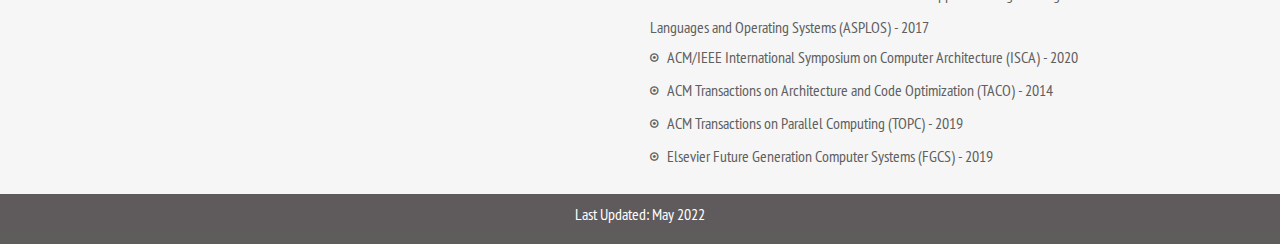
==== commit 2aa51630: "Update index.html" ====
--- a/index.html
+++ b/index.html
@@ -180,7 +180,7 @@
                                     <small></small>
                                 </span>
                             </h1>
-                            <h3 style="margin-bottom:0px"> Senior Software Engineer</h3>
+                            <h3 style="margin-bottom:0px"> Staff Software Engineer</h3>
                         </div><!-- end .cv-section-title -->
                     </div><!-- end .span3 -->
                     <div class="span9">
